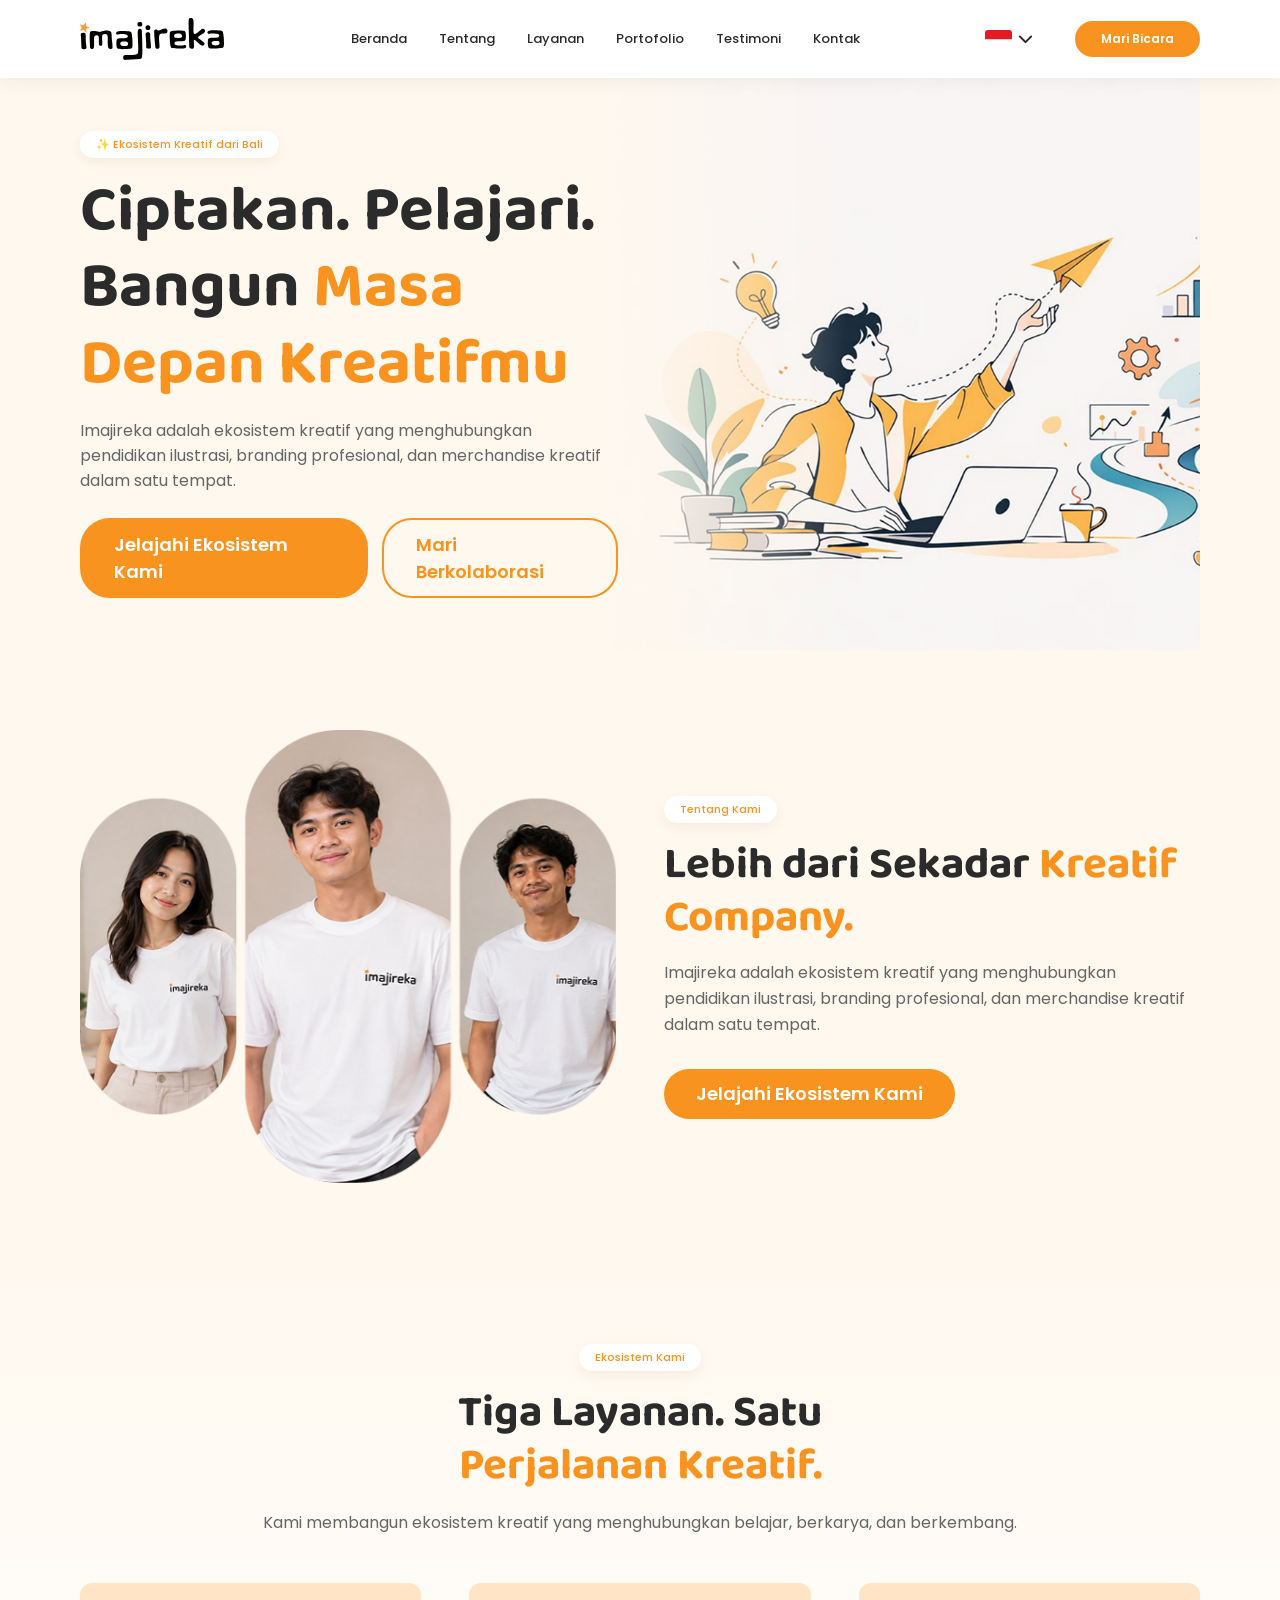
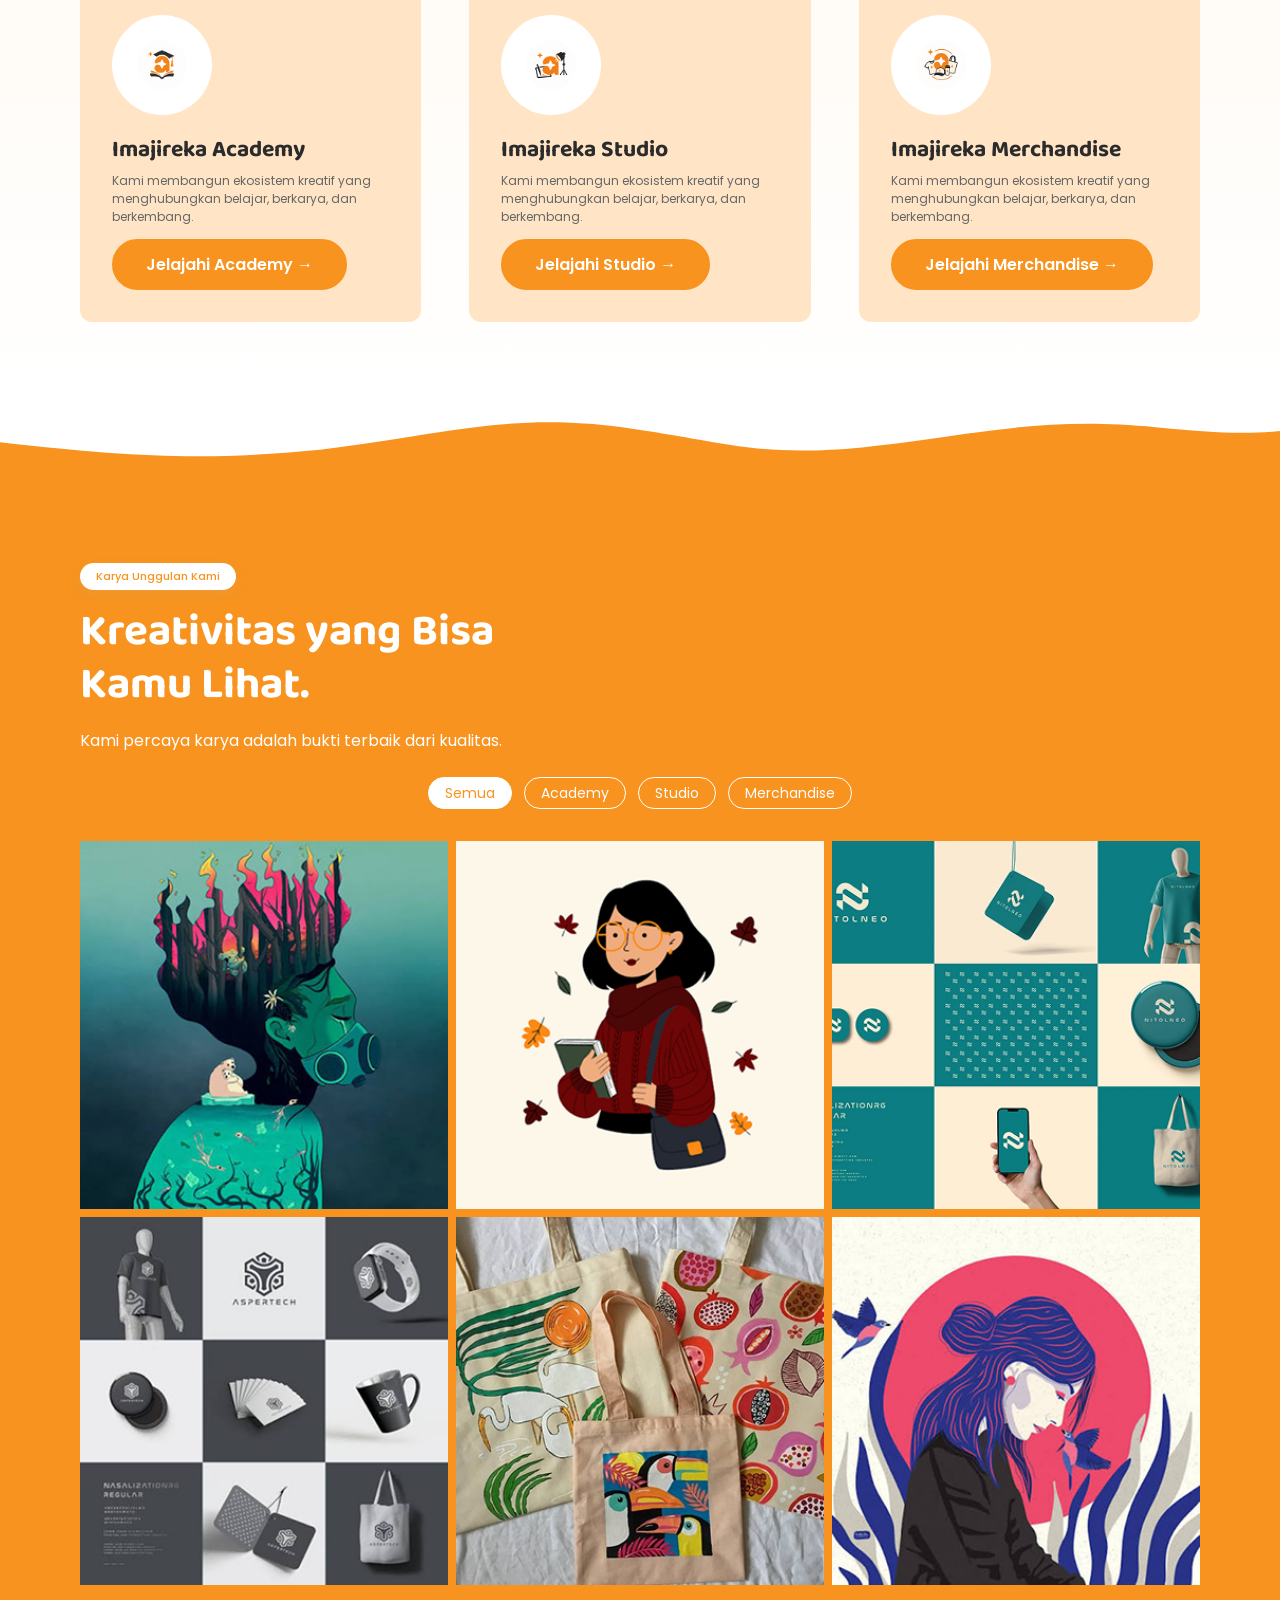
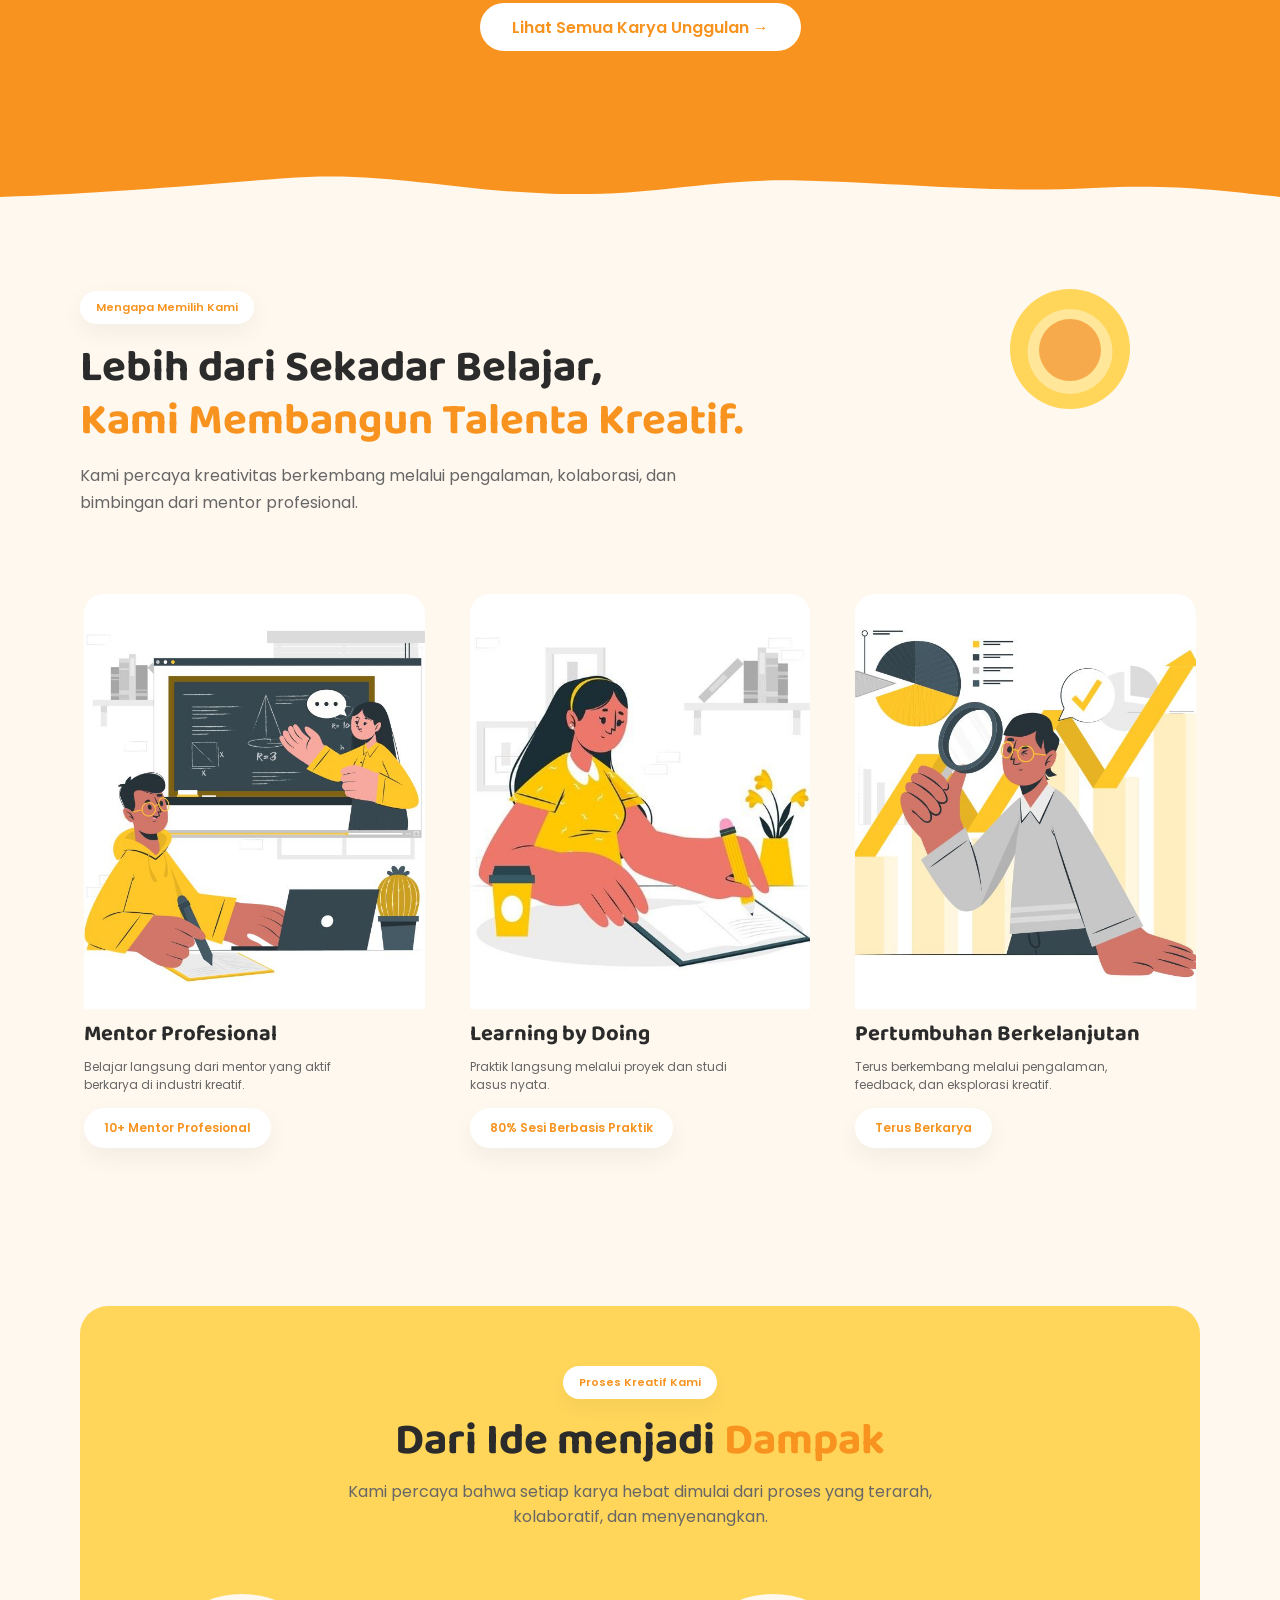
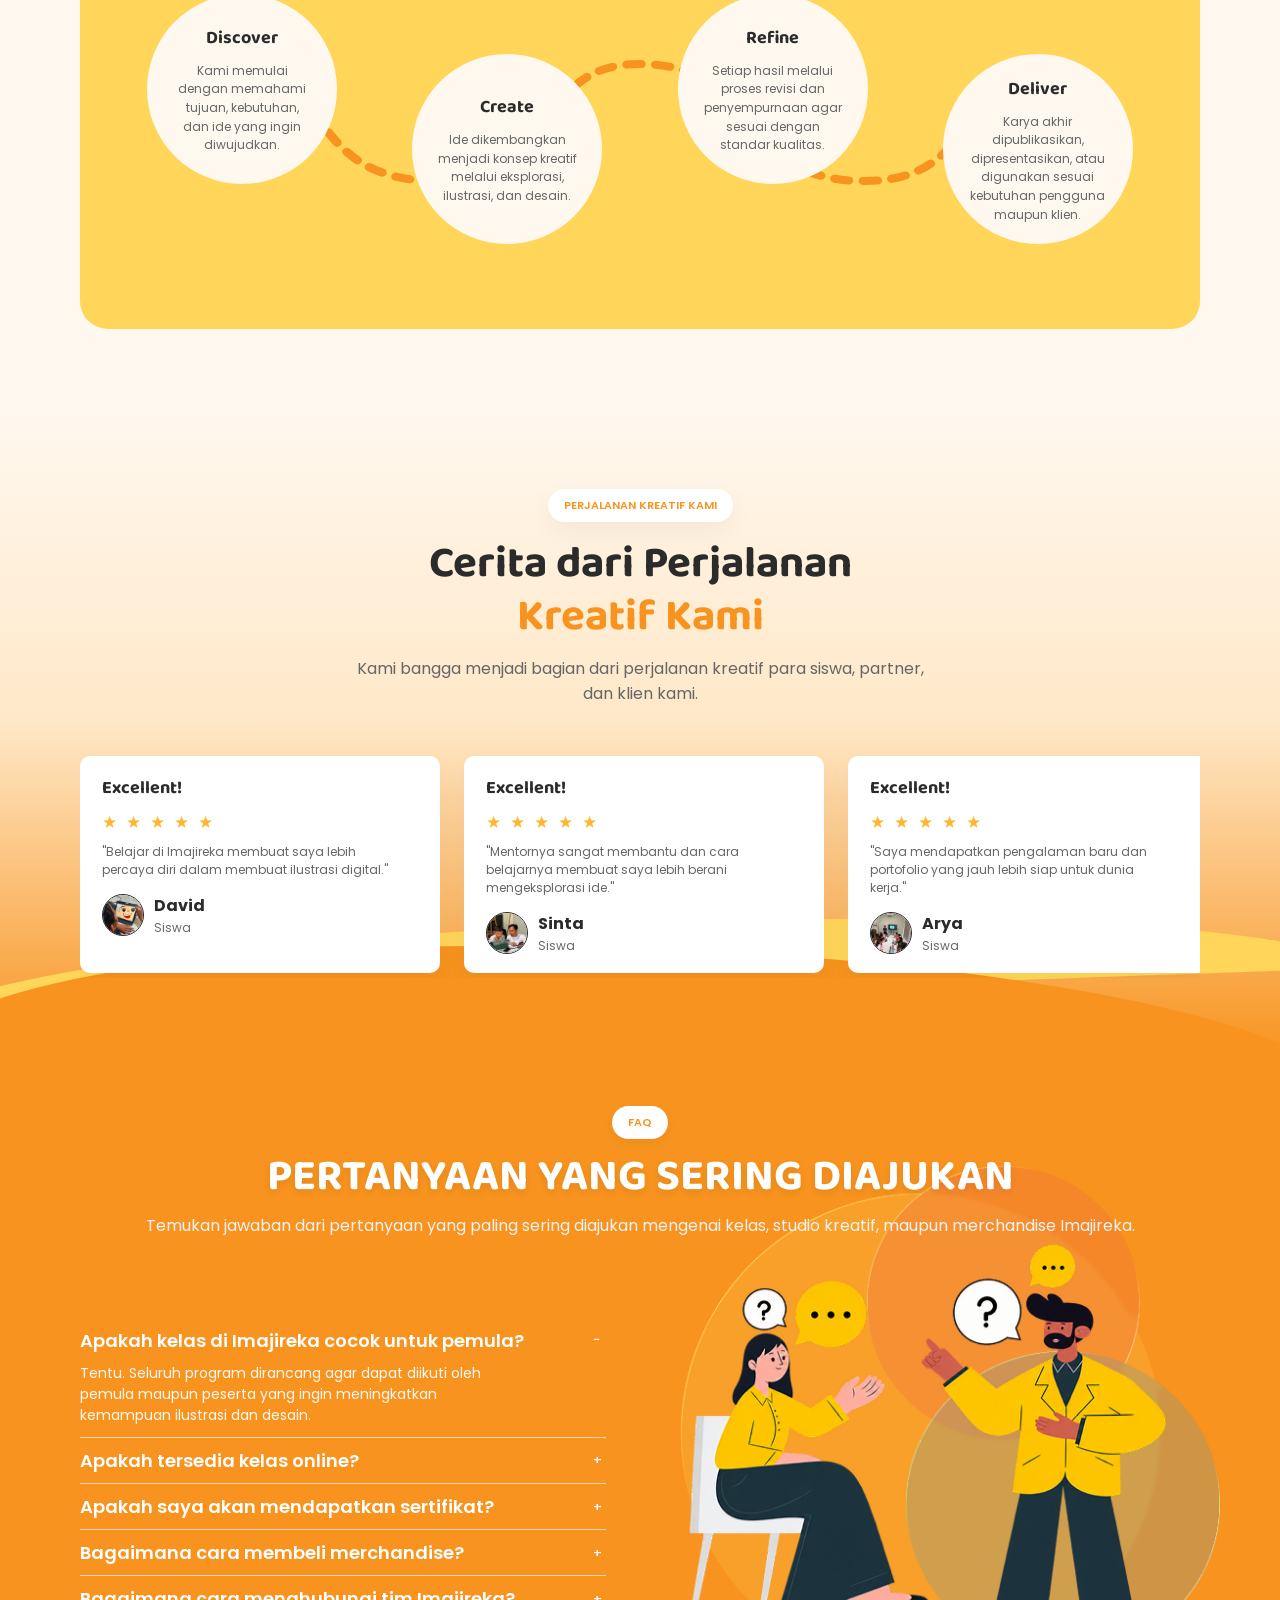
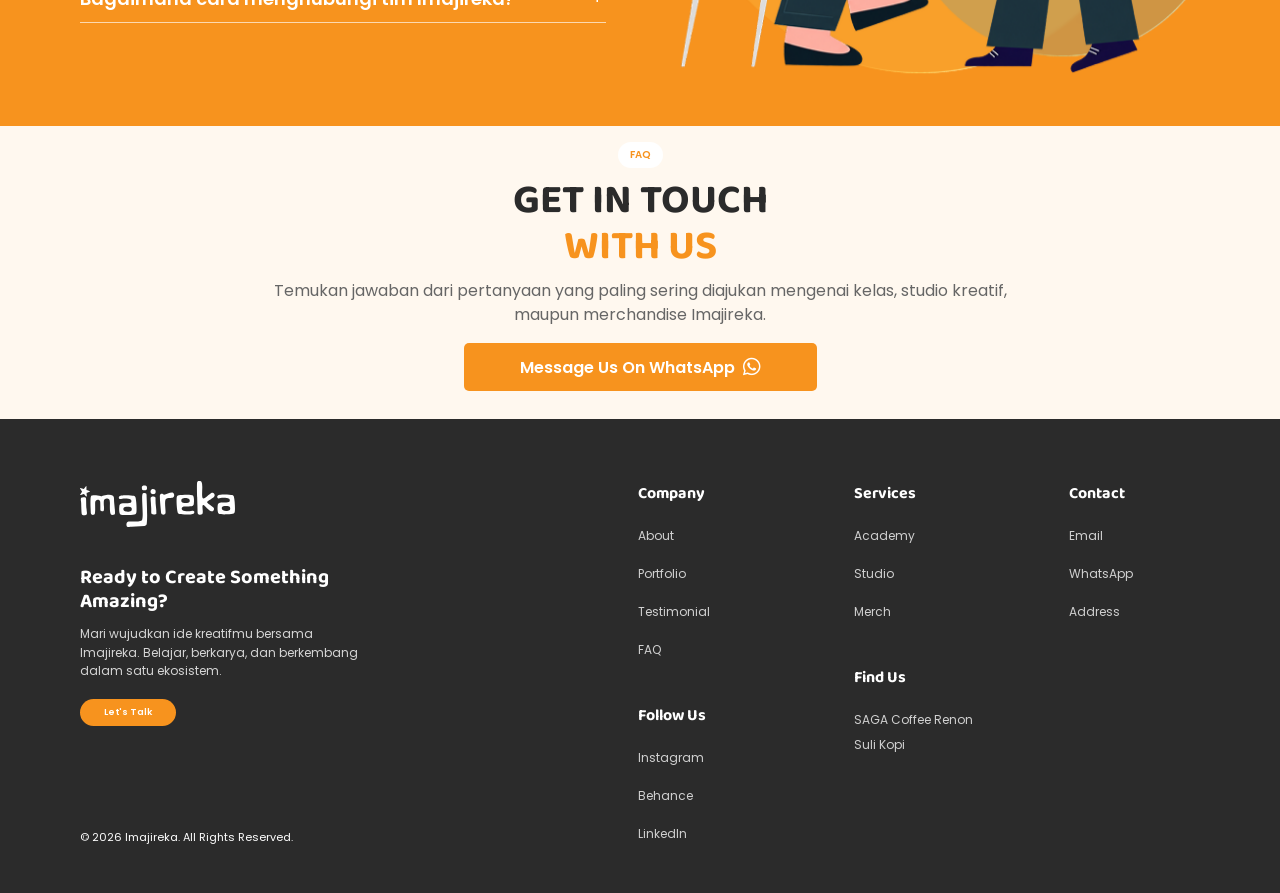
==== index.html @ 9a878afe "first commit" ====
<!doctype html>
<html lang="id">
  <head>
    <meta charset="UTF-8" />
    <meta name="viewport" content="width=device-width, initial-scale=1.0" />

    <title>Imajireka - Ekosistem Kreatif dari Bali</title>

    <link rel="icon" type="image/png" href="assets/Imajireka Logo Bulat.png">
    <link rel="stylesheet" href="css/global.css" />
    <link rel="stylesheet" href="css/style.css" />
    <link rel="stylesheet" href="css/animation.css" />
    <link rel="stylesheet" href="css/responsive.css" />
    <link rel="stylesheet" href="css/alignment.css" />
    <link
    rel="stylesheet"
    href="https://cdnjs.cloudflare.com/ajax/libs/font-awesome/6.5.2/css/all.min.css"
>
  </head>

  <body>
    <header>
      <div class="navbar container">
        <div class="logo">
          <a href="#hero" aria-label="Imajireka Home">
            <img src="assets/IMAJIREKA LOGO PANJANG.svg" alt="Imajireka">
          </a>
        </div>

        <nav class="navbar-link" aria-label="Main navigation">
          <ul>
            <li><a href="#hero">Home</a></li>
            <li><a href="#about">About</a></li>
            <li><a href="#services">Service</a></li>
            <li><a href="#portfolio">Portofolio</a></li>
            <li><a href="#testimonial">Testimonial</a></li>
            <li><a href="#contact">Contact</a></li>
          </ul>
        </nav>

        <div class="language-switcher language-dropdown" aria-label="Language selector">
          <button class="language-current" type="button" aria-haspopup="listbox" aria-expanded="false" aria-label="Pilih bahasa" title="Pilih bahasa">
            <img src="assets/flags/indonesia.svg" alt="Bahasa Indonesia">
            <span class="language-chevron" aria-hidden="true"><i class="fa-solid fa-chevron-down"></i></span>
          </button>

          <div class="language-options" role="listbox" aria-label="Pilihan bahasa">
            <button class="language-option" type="button" data-lang="id" role="option" aria-label="Bahasa Indonesia">
              <img src="assets/flags/indonesia.svg" alt="">
              <span>Indonesia</span>
            </button>
            <button class="language-option" type="button" data-lang="en" role="option" aria-label="English">
              <img src="assets/flags/england.svg" alt="">
              <span>English</span>
            </button>
          </div>
        </div>

        <div class="button-nav desktop-nav-button">
          <a href="#contact">Let's Talk</a>
        </div>

        <button class="nav-toggle" type="button"
                aria-label="Open navigation menu"
                aria-expanded="false"
                aria-controls="mobile-menu">
          <span></span>
          <span></span>
          <span></span>
        </button>
      </div>

      <div class="mobile-menu" id="mobile-menu">
        <nav aria-label="Mobile navigation">
          <ul>
            <li><a href="#hero">Home</a></li>
            <li><a href="#about">About</a></li>
            <li><a href="#services">Service</a></li>
            <li><a href="#portfolio">Portofolio</a></li>
            <li><a href="#testimonial">Testimonial</a></li>
            <li><a href="#contact">Contact</a></li>
          </ul>
        </nav>

        <div class="language-switcher language-dropdown mobile-language-switcher" aria-label="Language selector">
          <button class="language-current" type="button" aria-haspopup="listbox" aria-expanded="false" aria-label="Pilih bahasa" title="Pilih bahasa">
            <img src="assets/flags/indonesia.svg" alt="Bahasa Indonesia">
            <span class="language-chevron" aria-hidden="true"><i class="fa-solid fa-chevron-down"></i></span>
          </button>

          <div class="language-options" role="listbox" aria-label="Pilihan bahasa">
            <button class="language-option" type="button" data-lang="id" role="option" aria-label="Bahasa Indonesia">
              <img src="assets/flags/indonesia.svg" alt="">
              <span>Indonesia</span>
            </button>
            <button class="language-option" type="button" data-lang="en" role="option" aria-label="English">
              <img src="assets/flags/england.svg" alt="">
              <span>English</span>
            </button>
          </div>
        </div>

        <div class="button-nav mobile-nav-button">
          <a href="#contact">Let's Talk</a>
        </div>
      </div>
    </header>

    <section id="hero">
    <div class="hero container">
        <!-- LEFT CONTENT -->
        <div class="left-bar">

            <div class="btnTitle">
                <h3>✨ Creative Ecosystem from Bali</h3>
            </div>

            <div class="title">
                <h1>
                    Create. Learn.<br>
                    Build Your<br>
                    <span>Creative Future</span>
                </h1>
            </div>

            <div class="paragraf">
                <p>
                    Imajireka adalah creative ecosystem yang menghubungkan
                    pendidikan ilustrasi, branding profesional, dan merchandise
                    kreatif dalam satu tempat
                </p>
            </div>

            <div class="btnHero">
                <div class="btnOrange">
                    <a href="#">Explore our ecosystem</a>
                </div>

                <div class="btnBorder">
                    <a href="#">Let's Collaborate</a>
                </div>
            </div>

        </div>


        <!-- RIGHT IMAGE -->
        <div class="right-bar">
            <img src="assets/heroImage.png" alt="Imajireka Creative Illustration">
        </div>

    </div>
    </section>
    
    <section id="about">
        <div class="about-container container">
            <div class="about-images">
                <img src="assets/Right.png" alt="">
            </div>
            <div class="about-content">
                <div class="btnTitle">
                    <h3>About Us</h3>
                </div>
                <div class="title">
                  <h2>
                    More Than a <span>Creative</span><br>
                    <span>Company.</span>
                  </h2>
                </div>
                <div class="paragraf">
                  <p>
                    Imajireka adalah creative ecosystem yang
                    menghubungkan pendidikan ilustrasi, branding
                    profesional, dan merchandise kreatif dalam satu tempat
                  </p>
                </div>
                <div class="btnAbout">
                  <a href="#">Explore Aour Ecosystem</a>
                </div>
            </div>
        </div>
    </section>
    
    <section id="services">
    <div class="services-container container">

        <!-- HEADER -->
        <div class="services-header">
            <div class="btnTitle">
                <h3>Our Ecosystem</h3>
            </div>
            <div class="title">
              <h2>
                Three Services. One<br>
                <span>Creative Journey.</span>
              </h2>
            </div>
            <div class="paragraf">
              <p>
                Kami membangun ekosistem kreatif yang menghubungkan belajar,<br>
                berkarya, dan berkembang.
              </p>
            </div>
        </div>

        <!-- SERVICES CARDS -->
        <div class="services-cards">

            <!-- CARD 1 -->
            <div class="service-card service-featured">
                <div class="service-icon">
                    <img src="assets/academy.png" alt="Imajireka Studio">
                </div>
                <h3>Imajireka Academy</h3>
                <p>
                    Kami membangun ekosistem kreatif yang menghubungkan
                    belajar, berkarya, dan berkembang.
                </p>
                <a href="#" class="service-button">
                    Explore Studio →
                </a>
            </div>

            <!-- CARD 2 -->
            <div class="service-card service-featured">
                <div class="service-icon">
                    <img src="assets/studio.png" alt="Imajireka Studio">
                </div>
                <h3>Imajireka Studio</h3>
                <p>
                    Kami membangun ekosistem kreatif yang menghubungkan
                    belajar, berkarya, dan berkembang.
                </p>
                <a href="#" class="service-button">
                    Explore Studio →
                </a>
            </div>

            <!-- CARD 3 -->
            <div class="service-card">
                <div class="service-icon">
                    <img src="assets/merchandise.png" alt="Imajireka Merchandise">
                </div>
                <h3>Imajireka Merchandise</h3>
                <p>
                    Kami membangun ekosistem kreatif yang menghubungkan
                    belajar, berkarya, dan berkembang.
                </p>
                <a href="merchandise/index.html" class="service-button">
                    Explore Merch →
                </a>
            </div>
        </div>
    </div>
    </section>

    <section id="portfolio">

    <!-- TOP WAVE -->
    <div class="portfolio-wave portfolio-wave-top">
        <svg viewBox="0 0 1440 120" preserveAspectRatio="none">
            <path d="M0,55
                     C150,75 230,80 360,65
                     C500,45 570,15 700,35
                     C820,55 850,75 970,62
                     C1100,45 1170,20 1300,35
                     C1360,42 1400,45 1440,40
                     L1440,0
                     L0,0 Z"
                  fill="#FFFFFF"/>
        </svg>
    </div>


    <div class="portfolio-container container">

        <!-- HEADER -->
        <div class="portfolio-header">

            <div class="btnTitle">
                <h3>Our Featured Work</h3>
            </div>

            <h2>
                Creativity You Can<br>
                <span>See.</span>
            </h2>

            <p>
                Kami percaya karya adalah bukti terbaik dari kualitas.
            </p>
        </div>

        <!-- FILTER -->
        <div class="portfolio-filter">

            <button class="active">All</button>
            <button>Academy</button>
            <button>Studio</button>
            <button>Merchandise</button>

        </div>


        <!-- PORTFOLIO GRID -->
        <div class="portfolio-grid">

            <!-- 1 -->
            <div class="portfolio-item">
                <img src="assets/portofolio.png" alt="Academy Project">

                <div class="portfolio-overlay">
                    <h3>Academy</h3>
                    <p>Illustration<br>Created by Mentor</p>
                </div>
            </div>


            <!-- 2 -->
            <div class="portfolio-item">
                <img src="assets/portofolio1.png" alt="Studio Project">

                <div class="portfolio-overlay">
                    <h3>Studio</h3>
                    <p>Illustration<br>Creative Project</p>
                </div>
            </div>


            <!-- 3 -->
            <div class="portfolio-item">
                <img src="assets/portofolio2.png" alt="Merchandise Project">

                <div class="portfolio-overlay">
                    <h3>Merchandise</h3>
                    <p>Branding<br>Creative Product</p>
                </div>
            </div>


            <!-- 4 -->
            <div class="portfolio-item">
                <img src="assets/portofolio3.png" alt="Merchandise Collection">

                <div class="portfolio-overlay">
                    <h3>Merchandise</h3>
                    <p>Product Design<br>Creative Project</p>
                </div>
            </div>


            <!-- 5 -->
            <div class="portfolio-item">
                <img src="assets/portofolio4.png" alt="Creative Illustration">

                <div class="portfolio-overlay">
                    <h3>Studio</h3>
                    <p>Illustration<br>Creative Project</p>
                </div>
            </div>


            <!-- 6 -->
            <div class="portfolio-item">
                <img src="assets/portofolio6.png" alt="Creative Product">

                <div class="portfolio-overlay">
                    <h3>Merchandise</h3>
                    <p>Product Design<br>Creative Project</p>
                </div>
            </div>

        </div>


        <!-- VIEW ALL BUTTON -->
        <div class="portfolio-button-wrapper">

            <a href="#" class="portfolio-button">
                View All Featured Work →
            </a>

        </div>

    </div>


    <!-- BOTTOM WAVE -->
    <div class="portfolio-wave portfolio-wave-bottom">
        <svg viewBox="0 0 1440 120" preserveAspectRatio="none">
            <path d="M0,80
                     C120,75 210,65 320,55
                     C430,45 500,70 610,75
                     C730,82 790,55 900,58
                     C1030,62 1110,75 1230,68
                     C1320,62 1380,72 1440,80
                     L1440,120
                     L0,120 Z"
                  fill="#FFF8EF"/>
        </svg>
    </div>

    </section>

    <section id="why" class="why-section">

    <!-- Decorative Wave -->

    <div class="why-container container">

        <!-- HEADER -->
        <div class="why-header">

            <div class="why-heading">

                <span class="section-tag">
                    Why Choose Us
                </span>

                <h2>
                    More Than Learning,<br>
                    <span>We Build Creative People.</span>
                </h2>

                <p>
                    Kami percaya kreativitas berkembang melalui pengalaman,
                    kolaborasi, dan bimbingan dari mentor profesional.
                </p>

            </div>


            <!-- Decorative Circles
            <div class="why-decoration">

                <span class="circle circle-yellow"></span>
                <span class="circle circle-blue"></span>
                <span class="circle circle-orange"></span>

            </div> -->
            <div class="solar-system">

    <div class="orbit orbit-main">
        <div class="planet planet-yellow"></div>
    </div>

    <div class="orbit orbit-blue">
        <div class="planet planet-blue"></div>
    </div>

    <div class="orbit orbit-orange">
        <div class="planet planet-orange"></div>
    </div>

</div>


        </div>


        <!-- WHY CARDS -->
        <div class="why-slider-wrapper">
            <div class="why-slider" id="whySlider">

                <!-- CARD 1 -->
                <article class="why-card">
                    <div class="why-image">
                        <img
                            src="assets/mentor.jpg"
                            alt="Professional Mentor"
                        >
                    </div>

                    <div class="why-content">
                        <h3>
                            Professional Mentor
                        </h3>
                        <p>
                            Belajar langsung dari mentor yang aktif
                            berkarya di industri kreatif.
                        </p>
                        <span class="why-stat">
                            10+ Mentor Profesional
                        </span>
                    </div>
                </article>


                <!-- CARD 2 -->
                <article class="why-card">
                    <div class="why-image">
                        <img
                            src="assets/learningbydoing.jpg"
                            alt="Learning by Doing"
                        >
                    </div>

                    <div class="why-content">
                        <h3>
                            Learning by Doing
                        </h3>
                        <p>
                            Praktik langsung melalui proyek dan
                            studi kasus nyata.
                        </p>
                        <span class="why-stat">
                            80% Sesi Berbasis Praktik
                        </span>
                    </div>
                </article>

                <!-- CARD 3 -->
                <!-- <article class="why-card">
                    <div class="why-image">
                        <img
                            src="assets/industryProject.jpg"
                            alt="Industry Project"
                        >
                    </div>

                    <div class="why-content">
                        <h3>
                            Industry Project
                        </h3>
                        <p>
                            Pengalaman mengerjakan proyek dengan
                            standar industri.
                        </p>
                        <span class="why-stat">
                            30+ Project Completed
                        </span>
                    </div>
                </article> -->

                <!-- CARD 4 -->
                <!-- <article class="why-card">
                    <div class="why-image">
                        <img
                            src="assets/karier.jpg"
                            alt="Career Ready"
                        >
                    </div>

                    <div class="why-content">
                        <h3>
                            Career Ready
                        </h3>
                        <p>
                            Bangun portfolio profesional dan
                            kepercayaan diri.
                        </p>
                        <span class="why-stat">
                            100+ Alumni
                        </span>
                    </div>
                </article> -->


                <!-- CARD 5 -->
                <!-- <article class="why-card">
                    <div class="why-image">
                        <img
                            src="assets/community.jpg"
                            alt="Creative Community"
                        >
                    </div>

                    <div class="why-content">
                        <h3>
                            Creative Community
                        </h3>
                        <p>
                            Tumbuh bersama komunitas kreatif yang
                            suportif dan kolaboratif.
                        </p>
                        <span class="why-stat">
                            Creative Community
                        </span>
                    </div>
                </article> -->

                <!-- CARD 6 -->
                <article class="why-card">
                    <div class="why-image">
                        <img
                            src="assets/growth.jpg"
                            alt="Continuous Growth"
                        >
                    </div>

                    <div class="why-content">
                        <h3>
                            Continuous Growth
                        </h3>
                        <p>
                            Terus berkembang melalui pengalaman,
                            feedback, dan eksplorasi kreatif.
                        </p>
                        <span class="why-stat">
                            Keep Creating
                        </span>
                    </div>
                </article>
            </div>

            <button type="button" class="why-slider-btn why-slider-prev" id="whySliderPrev" aria-label="Kartu sebelumnya">&#8592;</button>
            <button type="button" class="why-slider-btn why-slider-next" id="whySliderNext" aria-label="Kartu selanjutnya">&#8594;</button>
        </div>

        <div class="why-slider-dots" id="whySliderDots"></div>

    </section>

    <section id="process" class="creative-process">

    <div class="process-container container">

        <!-- HEADER -->
        <div class="process-header">

            <span class="process-tag">
                Our Creative Process
            </span>

            <h2>
                From Idea to <span>Impact</span> 
            </h2>

            <p>
                Kami percaya bahwa setiap karya hebat dimulai dari proses yang
                terarah, kolaboratif, dan menyenangkan.
            </p>

        </div>


        <!-- PROCESS -->
        <div class="process-track">


            <!-- DOTTED PATH -->
            <svg
                class="process-line"
                viewBox="0 0 1000 300"
                preserveAspectRatio="none"
            >

                <path
                    d="
                    M 120 100
                    C 190 100,
                      170 230,
                      300 230

                    C 430 230,
                      390 100,
                      500 100

                    C 620 100,
                      590 230,
                      720 230

                    C 840 230,
                      810 100,
                      920 100
                    "
                />
            </svg>


            <!-- STEP 1 -->
            <article class="process-step step-1">
                <div class="process-circle">
                    <div class="process-icon">
                        ✦
                    </div>
                    <h3>
                        Discover
                    </h3>
                    <p>
                        Kami memulai dengan memahami tujuan,
                        kebutuhan, dan ide yang ingin diwujudkan.
                    </p>
                </div>
            </article>


            <!-- STEP 2 -->
            <article class="process-step step-2">
                <div class="process-circle">
                    <div class="process-icon">
                        ✏
                    </div>
                    <h3>
                        Create
                    </h3>
                    <p>
                        Ide dikembangkan menjadi konsep kreatif
                        melalui eksplorasi, ilustrasi, dan desain.
                    </p>
                </div>
            </article>


            <!-- STEP 3 -->
            <article class="process-step step-3">
                <div class="process-circle">
                    <div class="process-icon">
                        ✦
                    </div>
                    <h3>
                        Refine
                    </h3>
                    <p>
                        Setiap hasil melalui proses revisi dan
                        penyempurnaan agar sesuai dengan standar kualitas.
                    </p>
                </div>
            </article>

            <!-- STEP 4 -->
            <article class="process-step step-4">
                <div class="process-circle">
                    <div class="process-icon">
                        ↗
                    </div>

                    <h3>
                        Deliver
                    </h3>

                    <p>
                        Karya akhir dipublikasikan, dipresentasikan,
                        atau digunakan sesuai kebutuhan pengguna maupun klien.
                    </p>
                    </div>
                </article>
            </div>
        </div>
    </section>

    <section id="testimonial" class="testimonial-section">

    <!-- BACKGROUND WAVES -->
    <div class="testimonial-waves">

        <!-- Yellow Wave -->
        <div class="testimonial-wave testimonial-wave-yellow"></div>

        <!-- Orange Wave -->
        <div class="testimonial-wave testimonial-wave-orange"></div>

    </div>


    <div class="testimonial-container container">

        <!-- =========================
             HEADER
        ========================== -->

        <div class="testimonial-header">

            <span class="testimonial-tag">
                OUR CREATIVE PROCESS
            </span>

            <h2>
                Stories from Our
                <span>Creative Journey</span>
            </h2>

            <p>
                Kami bangga menjadi bagian dari perjalanan kreatif
                para siswa, partner, dan klien kami.
            </p>

        </div>


        <!-- =========================
             TESTIMONIAL SLIDER
        ========================== -->

        <div class="testimonial-slider">

            <div class="testimonial-track">


                <!-- =====================
                     CARD 1
                ====================== -->

                <article class="testimonial-card">

                    <h3>
                        Excellent!
                    </h3>

                    <div class="testimonial-stars">
                        ★ ★ ★ ★ ★
                    </div>

                    <p>
                        "Belajar di Imajireka membuat saya lebih
                        percaya diri dalam membuat ilustrasi digital."
                    </p>

                    <div class="testimonial-user">

                        <div class="testimonial-avatar">

                            <img
                                src="assets/imajireka 1.jpeg"
                                alt="David"
                            >

                        </div>

                        <div>
                            <h4>David</h4>
                            <span>Student</span>
                        </div>

                    </div>

                </article>


                <!-- =====================
                     CARD 2
                ====================== -->

                <article class="testimonial-card">

                    <h3>
                        Excellent!
                    </h3>

                    <div class="testimonial-stars">
                        ★ ★ ★ ★ ★
                    </div>

                    <p>
                        "Mentornya sangat membantu dan cara belajarnya
                        membuat saya lebih berani mengeksplorasi ide."
                    </p>

                    <div class="testimonial-user">

                        <div class="testimonial-avatar">

                            <img
                                src="assets/imajireka 2.jpeg"
                                alt="Sinta"
                            >

                        </div>

                        <div>
                            <h4>Sinta</h4>
                            <span>Student</span>
                        </div>

                    </div>

                </article>


                <!-- =====================
                     CARD 3
                ====================== -->

                <article class="testimonial-card">

                    <h3>
                        Excellent!
                    </h3>

                    <div class="testimonial-stars">
                        ★ ★ ★ ★ ★
                    </div>

                    <p>
                        "Saya mendapatkan pengalaman baru dan portfolio
                        yang jauh lebih siap untuk dunia kerja."
                    </p>

                    <div class="testimonial-user">

                        <div class="testimonial-avatar">

                            <img
                                src="assets/imajireka 3.jpeg"
                                alt="Arya"
                            >

                        </div>

                        <div>
                            <h4>Arya</h4>
                            <span>Student</span>
                        </div>

                    </div>

                </article>


                <!-- =====================
                     CARD 4
                ====================== -->

                <article class="testimonial-card">

                    <h3>
                        Amazing!
                    </h3>

                    <div class="testimonial-stars">
                        ★ ★ ★ ★ ★
                    </div>

                    <p>
                        "Proses pembelajarannya menyenangkan dan
                        sangat membantu saya mengembangkan skill."
                    </p>

                    <div class="testimonial-user">

                        <div class="testimonial-avatar">

                            <img
                                src="assets/imajireka 4.jpeg"
                                alt="Maya"
                            >

                        </div>

                        <div>
                            <h4>Maya</h4>
                            <span>Student</span>
                        </div>

                    </div>

                </article>

                <article class="testimonial-card">

                    <h3>
                        Love It!
                    </h3>

                    <div class="testimonial-stars">
                        ★ ★ ★ ★ ★
                    </div>

                    <p>
                        "Bukan hanya belajar teknik, tetapi juga belajar
                        bagaimana mengembangkan ide menjadi karya."
                    </p>

                    <div class="testimonial-user">

                        <div class="testimonial-avatar">

                            <img
                                src="assets/imajireka 5.jpeg"
                                alt="Raka"
                            >

                        </div>

                        <div>
                            <h4>Raka</h4>
                            <span>Student</span>
                        </div>

                    </div>

                </article>

                <article class="testimonial-card">

                    <h3>Excellent!</h3>

                    <div class="testimonial-stars">
                        ★ ★ ★ ★ ★
                    </div>

                    <p>
                        "Belajar di Imajireka membuat saya lebih
                        percaya diri dalam membuat ilustrasi digital."
                    </p>

                    <div class="testimonial-user">

                        <div class="testimonial-avatar">

                            <img
                                src="assets/imajireka 1.jpeg"
                                alt="David"
                            >

                        </div>

                        <div>
                            <h4>David</h4>
                            <span>Student</span>
                        </div>

                    </div>

                </article>


                <article class="testimonial-card">

                    <h3>Excellent!</h3>

                    <div class="testimonial-stars">
                        ★ ★ ★ ★ ★
                    </div>

                    <p>
                        "Mentornya sangat membantu dan cara belajarnya
                        membuat saya lebih berani mengeksplorasi ide."
                    </p>

                    <div class="testimonial-user">

                        <div class="testimonial-avatar">

                            <img
                                src="assets/imajireka 2.jpeg"
                                alt="Sinta"
                            >

                        </div>

                        <div>
                            <h4>Sinta</h4>
                            <span>Student</span>
                        </div>

                    </div>

                </article>


                <article class="testimonial-card">

                    <h3>Excellent!</h3>

                    <div class="testimonial-stars">
                        ★ ★ ★ ★ ★
                    </div>

                    <p>
                        "Saya mendapatkan pengalaman baru dan portfolio
                        yang jauh lebih siap untuk dunia kerja."
                    </p>

                    <div class="testimonial-user">

                        <div class="testimonial-avatar">

                            <img
                                src="assets/imajireka 3.jpeg"
                                alt="Arya"
                            >

                        </div>

                        <div>
                            <h4>Arya</h4>
                            <span>Student</span>
                        </div>

                    </div>

                </article>


                <article class="testimonial-card">

                    <h3>Amazing!</h3>

                    <div class="testimonial-stars">
                        ★ ★ ★ ★ ★
                    </div>

                    <p>
                        "Proses pembelajarannya menyenangkan dan
                        sangat membantu saya mengembangkan skill."
                    </p>

                    <div class="testimonial-user">

                        <div class="testimonial-avatar">

                            <img
                                src="assets/imajireka 4.jpeg"
                                alt="Maya"
                            >

                        </div>

                        <div>
                            <h4>Maya</h4>
                            <span>Student</span>
                        </div>

                    </div>

                </article>


                <article class="testimonial-card">

                    <h3>Love It!</h3>

                    <div class="testimonial-stars">
                        ★ ★ ★ ★ ★
                    </div>

                    <p>
                        "Bukan hanya belajar teknik, tetapi juga belajar
                        bagaimana mengembangkan ide menjadi karya."
                    </p>

                    <div class="testimonial-user">

                        <div class="testimonial-avatar">

                            <img
                                src="assets/imajireka 5.jpeg"
                                alt="Raka"
                            >

                        </div>

                        <div>
                            <h4>Raka</h4>
                            <span>Student</span>
                        </div>

                    </div>

                </article>


            </div>

        </div>

    </div>

    </section>

    <section id="faq" class="faq-section">

    <div class="faq-container container">

        <!-- =========================
             HEADER
        ========================== -->

        <div class="faq-header">

            <span class="faq-tag">
                FAQ
            </span>

            <h2>
                FREQUENTLY ASKED QUESTIONS
            </h2>

            <p>
                Temukan jawaban dari pertanyaan yang paling sering diajukan mengenai
                <br>
                kelas, studio kreatif, maupun merchandise Imajireka.
            </p>

        </div>


        <!-- =========================
             FAQ CONTENT
        ========================== -->

        <div class="faq-content">

            <!-- LEFT : QUESTIONS -->

            <div class="faq-list">

                <!-- FAQ 1 -->

                <div class="faq-item active">

                    <button class="faq-question">

                        <span>
                            Apakah kelas di Imajireka cocok untuk pemula?
                        </span>

                        <span class="faq-icon">
                            −
                        </span>

                    </button>

                    <div class="faq-answer">

                        <p>
                            Tentu. Seluruh program dirancang agar dapat diikuti oleh
                            pemula maupun peserta yang ingin meningkatkan kemampuan
                            ilustrasi dan desain.
                        </p>

                    </div>

                </div>


                <!-- FAQ 2 -->

                <div class="faq-item">

                    <button class="faq-question">

                        <span>
                            Apakah tersedia kelas online?
                        </span>

                        <span class="faq-icon">
                            +
                        </span>

                    </button>

                    <div class="faq-answer">

                        <p>
                            Untuk informasi mengenai kelas online yang sedang tersedia,
                            silakan hubungi tim Imajireka melalui kontak yang tersedia.
                        </p>

                    </div>

                </div>


                <!-- FAQ 3 -->

                <div class="faq-item">

                    <button class="faq-question">

                        <span>
                            Apakah saya akan mendapatkan sertifikat?
                        </span>

                        <span class="faq-icon">
                            +
                        </span>

                    </button>

                    <div class="faq-answer">

                        <p>
                            Peserta dapat memperoleh sertifikat sesuai dengan program
                            kelas yang diikuti.
                        </p>

                    </div>

                </div>


                <!-- FAQ 4 -->

                <div class="faq-item">

                    <button class="faq-question">

                        <span>
                            Bagaimana cara membeli merchandise?
                        </span>

                        <span class="faq-icon">
                            +
                        </span>

                    </button>

                    <div class="faq-answer">

                        <p>
                            Merchandise Imajireka dapat dibeli melalui kanal resmi
                            Imajireka.
                        </p>

                    </div>

                </div>


                <!-- FAQ 5 -->

                <div class="faq-item">

                    <button class="faq-question">

                        <span>
                            Bagaimana cara menghubungi tim Imajireka?
                        </span>

                        <span class="faq-icon">
                            +
                        </span>

                    </button>

                    <div class="faq-answer">

                        <p>
                            Kamu dapat menghubungi tim Imajireka melalui WhatsApp,
                            Instagram, atau kontak yang tersedia.
                        </p>

                    </div>

                </div>

            </div>


            <!-- RIGHT : ILLUSTRATION -->

            <div class="faq-visual">

                <img
                    src="assets/FAQ.png"
                    alt="Frequently Asked Questions"
                >

            </div>

        </div>

    </div>

    </section>

    <!-- =========================================================
     CONTACT SECTION
========================================================= -->

<section id="contact" class="contact-section">

    <div class="contact-card container">

        <span class="contact-tag">FAQ</span>

        <h2 class="contact-title">
            GET IN TOUCH<br>
            <span>WITH US</span>
        </h2>

        <p class="contact-description">
            Temukan jawaban dari pertanyaan yang paling sering diajukan mengenai<br class="contact-description-break">
            kelas, studio kreatif, maupun merchandise Imajireka.
        </p>

        <a href="#" class="contact-whatsapp">
            <span>Message Us On WhatsApp</span>
            <i class="fa-brands fa-whatsapp" aria-hidden="true"></i>
        </a>

    </div>

</section>

<!-- =========================================================
     FOOTER
========================================================= -->

<footer class="site-footer">

    <div class="footer-container container">

        <div class="footer-brand">
            <a href="#" class="footer-logo" aria-label="Imajireka Home">
                <img src="assets/IMAJIREKA LOGO PANJANG_PUTIH.svg" alt="Imajireka">
            </a>

            <div class="footer-cta">
                <h3>
                    Ready to Create Something<br>
                    Amazing?
                </h3>

                <p>
                    Mari wujudkan ide kreatifmu bersama Imajireka. Belajar,
                    berkarya, dan berkembang dalam satu ekosistem.
                </p>

                <a href="#contact" class="footer-button">Let's Talk</a>
            </div>

            <p class="footer-copyright">© 2026 Imajireka. All Rights Reserved.</p>
        </div>

        <div class="footer-navigation">

            <div class="footer-column footer-company">
                <h4>Company</h4>
                <ul>
                    <li><a href="#about">About</a></li>
                    <li><a href="#portfolio">Portfolio</a></li>
                    <li><a href="#testimonial">Testimonial</a></li>
                    <li><a href="#faq">FAQ</a></li>
                </ul>

                <div class="footer-subcolumn">
                    <h4>Follow Us</h4>
                    <ul>
                        <li><a href="#" target="_blank">Instagram</a></li>
                        <li><a href="#" target="_blank">Behance</a></li>
                        <li><a href="#" target="_blank">LinkedIn</a></li>
                    </ul>
                </div>
            </div>

            <div class="footer-column footer-services">
                <h4>Services</h4>
                <ul>
                    <li><a href="#academy">Academy</a></li>
                    <li><a href="#studio">Studio</a></li>
                    <li><a href="#merch">Merch</a></li>
                </ul>

                <div class="footer-subcolumn footer-find-us">
                    <h4>Find Us</h4>
                    <a href="https://maps.app.goo.gl/dJapSHu9EAW3nH5s6">SAGA Coffee Renon</a> <br>
                    <a href="https://maps.app.goo.gl/fbt5bfwaxo3MNeei7">Suli Kopi</a>
                </div>
            </div>

            <div class="footer-column footer-contact">
                <h4>Contact</h4>
                <ul>
                    <li><a href="mailto:hello@imajireka.com">Email</a></li>
                    <li><a href="#">WhatsApp</a></li>
                    <li><a href="#">Address</a></li>
                </ul>
            </div>

        </div>

    </div>

</footer>
    <script src="js/script.js"></script>
  </body>
</html>
---- css/global.css ----
/* =========================================================
   IMAJIREKA - GLOBAL STYLES
   Shared tokens, reset, typography and reusable layout.
========================================================= */

@import url("https://fonts.googleapis.com/css2?family=Baloo+2:wght@400..800&family=Outfit:wght@400;500;600;700&family=Poppins:wght@300;400;500;600;700;800&display=swap");

:root {
    /* Colors */
    --color-orange: #F7931E;
    --color-orange-dark: #E88412;
    --color-orange-light: #F6AA4B;
    --color-yellow: #FFD65A;
    --color-yellow-orange: #FFB52E;
    --color-blue: #5EB0D5;
    --color-red: #F05A5D;

    --color-cream: #FFF8EF;
    --color-cream-section: #F8F3EB;
    --color-cream-mid: #FFE8C8;
    --color-cream-card: #FFE5C5;

    --color-dark: #2B2B2B;
    --color-dark-soft: #2D2D2D;
    --color-text: #666666;
    --color-muted: #8C8C8C;
    --color-border: #CFCFCF;
    --color-gray-light: #F3F3F3;
    --color-white: #FFFFFF;
    --color-footer-text: #D5D5D5;
    --color-footer-link: #D0D0D0;

    /* Typography */
    --font-body: 'Poppins', sans-serif;
    --font-heading: 'Baloo 2', sans-serif;
    --font-display: 'Outfit', sans-serif;

    /* Layout */
    --container-width: 1440px;
    --container-padding: 5rem;

    /* Shape */
    --radius-sm: 5px;
    --radius-md: 12px;
    --radius-lg: 24px;
    --radius-pill: 999px;

    /* Motion */
    --transition-fast: 0.2s ease;
    --transition: 0.3s ease;
}

/* Reset */
* {
    margin: 0;
    padding: 0;
    box-sizing: border-box;
}

html {
    scroll-behavior: smooth;
}

body {
    background: var(--color-cream);
    color: var(--color-dark);
    font-family: var(--font-body);
    overflow-x: hidden;

    /* Ruang untuk navbar fixed agar layout tidak tertutup navbar. */
    padding-top: 78px;
}

a {
    text-decoration: none;
}

ul {
    list-style: none;
}

button,
input,
textarea,
select {
    font: inherit;
}

img {
    max-width: 100%;
}

/* Shared desktop alignment. Section-specific wrappers keep their
   own vertical/padding rules, while this class owns the max width. */
.container {
    width: 100%;
    max-width: var(--container-width);
    margin-inline: auto;
}

/* Shared small pill label used throughout the design. */
.btnTitle {
    margin-bottom: 1rem;
}

.btnTitle h3 {
    display: inline-block;
    margin: 0;
    padding: 8px 16px;
    background: var(--color-white);
    border-radius: var(--radius-pill);
    color: var(--color-orange);
    font-family: var(--font-body);
    font-size: 11px;
    font-weight: 500;
    line-height: 1;
    box-shadow: 0 4px 12px rgba(212, 176, 138, 0.18);
}

/* Shared paragraph wrapper. */
.paragraf p {
    margin: 0;
    font-family: var(--font-body);
    color: var(--color-text);
}

/* Shared orange/outline button primitives. Existing markup can keep
   its current .btnOrange / .btnBorder classes. */
.btnOrange a,
.btnBorder a {
    display: inline-block;
    font-family: var(--font-body);
    font-weight: 600;
    border-radius: var(--radius-pill);
    transition: var(--transition);
}



/* =========================================================
   SHARED LAYOUT HELPERS
========================================================= */

.section-padding {
    padding-block: var(--container-padding);
}

.rounded {
    border-radius: var(--radius-lg);
}

.pill {
    border-radius: var(--radius-pill);
}

.text-orange {
    color: var(--color-orange);
}

.bg-orange {
    background: var(--color-orange);
}

.bg-cream {
    background: var(--color-cream);
}
---- css/style.css ----
/* =========================================================
   NAVBAR
========================================================= */

header {
  width: 100%;
  height: 78px;
  position: fixed;
  top: 0;
  left: 0;
  z-index: 1000;

  background: var(--color-white);
  border-bottom: 1px solid transparent;
  box-shadow: 0 4px 18px rgba(43, 43, 43, 0.06);

  transition:
    background-color 0.35s ease,
    backdrop-filter 0.35s ease,
    -webkit-backdrop-filter 0.35s ease,
    box-shadow 0.35s ease,
    border-color 0.35s ease;
}

/* Glass navbar ketika halaman mulai di-scroll */
header.navbar-scrolled {
  background: rgba(255, 248, 239, 0.68);
  border-bottom-color: rgba(255, 255, 255, 0.45);
  box-shadow: 0 8px 30px rgba(43, 43, 43, 0.08);
  backdrop-filter: blur(14px);
  -webkit-backdrop-filter: blur(14px);
}

.navbar {
  min-height: 78px;
  padding: 1rem var(--container-padding);

  display: flex;
  align-items: center;
  justify-content: space-between;
  gap: 2rem;

  margin-inline: auto;
}

.navbar .logo {
  flex: 0 0 auto;
  display: flex;
  align-items: center;
}

.navbar .logo img {
  display: block;
  width: 9rem;
  height: auto;
}

.navbar-link {
  flex: 1 1 auto;
  display: flex;
  align-items: center;
  justify-content: center;
}

.navbar-link ul {
  display: flex;
  align-items: center;
  justify-content: center;
  gap: 2rem;

  margin: 0;
  padding: 0;
}

.navbar-link li {
  margin: 0;
  padding: 0;
}

.navbar-link ul li a {
  position: relative;

  display: inline-block;

  color: var(--color-dark);
  font-family: var(--font-body);
  font-size: 13px;
  font-weight: 500;
  line-height: 1.2;

  padding: 0.35rem 0;

  transition: color var(--transition-fast);
}

.navbar-link ul li a::after {
  content: "";

  position: absolute;
  left: 0;
  bottom: 0;

  width: 0;
  height: 2px;

  background: var(--color-orange);
  border-radius: var(--radius-pill);

  transition: width var(--transition);
}

.navbar-link ul li a:hover,
.navbar-link ul li a.active {
  color: var(--color-orange);
}

.navbar-link ul li a:hover::after,
.navbar-link ul li a.active::after {
  width: 100%;
}

.button-nav {
  flex: 0 0 auto;
}

.button-nav a {
  display: inline-flex;
  align-items: center;
  justify-content: center;

  min-width: 96px;

  padding: 0.65rem 1.5rem;

  color: var(--color-white);
  background: var(--color-orange);

  border: 2px solid var(--color-orange);
  border-radius: var(--radius-pill);

  font-family: var(--font-body);
  font-size: 12px;
  font-weight: 600;
  line-height: 1;

  transition:
    background var(--transition),
    border-color var(--transition),
    transform var(--transition),
    box-shadow var(--transition);
}

.button-nav a:hover {
  background: var(--color-orange-dark);
  border-color: var(--color-orange-dark);

  transform: translateY(-2px);

  box-shadow: 0 8px 18px rgba(247, 147, 30, 0.2);
}

/* =========================
   HERO
========================= */
#hero {
  background: var(--color-cream);
  width: 100%;
  overflow: hidden;
}

.hero {
  display: flex;
  align-items: center;
  /* width: 100%; */
  padding-left: var(--container-padding);
  padding-right: 0;
  box-sizing: border-box;
}

.left-bar {
  position: relative;
  z-index: 2;

  width: 48%;
  flex-shrink: 0;
}

.title {
  padding: 0;
  margin: 0 0 14px 0;
}

.title h1 {
  margin: 0;
  font-family: var(--font-heading);
  font-size: 64px;
  line-height: 1.2;
  font-weight: 700;
  color: var(--color-dark);
}

.title span {
  color: var(--color-orange);
}

.btnHero {
  display: flex;
  align-items: center;
  gap: 14px;
  margin-top: 25px;
}

.btnHero a {
  display: inline-block;
  text-decoration: none;
  font-family: var(--font-body);
  font-size: 18px;
  font-weight: 600;
  padding: 0.7rem 2rem;
  border-radius: 30px;
  transition: var(--transition);
}
/* Orange Button */
.btnOrange a {
  font-size: 18px;
  color: var(--color-white);
  background: var(--color-orange);
  border: 2px solid var(--color-orange);
}

/* Border Button */
.btnBorder a {
  font-size: 18px;
  color: var(--color-orange);
  background: transparent;
  border: 2px solid var(--color-orange);
}
/* Hover */
.btnOrange a:hover {
  background: var(--color-orange-dark);
  border-color: var(--color-orange-dark);
}

.btnBorder a:hover {
  color: var(--color-white);
  background: var(--color-orange);
}

.right-bar {
  position: relative;
  z-index: 1;

  width: 55%;

  margin-left: -3%;
  margin-right: -5%;

  flex-shrink: 0;
}

.right-bar img {
  display: block;

  width: 100%;
  height: auto;

  object-fit: contain;
}

/* =========================
   ABOUT SECTION
========================= */
#about {
  width: 100%;
  background: var(--color-cream);
  overflow: hidden;
}

.about-container {
  display: grid;
  grid-template-columns: repeat(2, minmax(0, 1fr));
  align-items: center;
  gap: 3rem;
  padding: var(--container-padding);
}

.about-images {
  width: 100%;
  display: flex;
  align-items: center;
  justify-content: center;
}

.about-images img {
  display: block;
  width: 100%;
  max-width: 570px;
  height: auto;
  object-fit: contain;
}

.about-content {
  width: 100%;
  min-width: 0;
}

.about-content .title h2 {
  margin: 0;
  font-family: var(--font-heading);
  font-size: 44px;
  line-height: 1.2;
  font-weight: 700;
}

.about-content .paragraf p {
  max-width: 620px;
  margin-top: 1rem;
  font-size: 16px;
  line-height: 1.6;
}

.about-content .title span {
  color: var(--color-orange);
}

.btnAbout {
  margin-top: 2rem;
}

.btnAbout a {
  display: inline-block;
  color: var(--color-white);
  background: var(--color-orange);
  font-family: var(--font-body);
  font-size: 18px;
  font-weight: 600;
  padding: 0.7rem 2rem;
  border-radius: var(--radius-pill);
  transition: var(--transition);
}

.btnAbout a:hover {
  background: var(--color-orange-dark);
  transform: translateY(-2px);
}

/* ========================================
   SERVICES SECTION
======================================== */
#services {
  width: 100%;
  min-height: 560px;

  background: linear-gradient(
    180deg,
    var(--color-cream) 0%,
    var(--color-white) 100%
  );

  overflow: hidden;
}

.services-container {
  width: 100%;
  padding: var(--container-padding);
  box-sizing: border-box;
}

/* ========================================
   HEADER
======================================== */

.services-header {
  text-align: center;

  margin-bottom: 35px;
}

/* Label */

.services-label {
  display: inline-block;

  padding: 6px 14px;

  background: var(--color-white);

  border-radius: 30px;

  box-shadow: 0 4px 12px rgba(212, 176, 138, 0.18);

  margin-bottom: 18px;
}

.services-label span {
  font-family: var(--font-body);

  font-size: 9px;
  font-weight: 600;

  color: var(--color-orange);
}

/* Heading */

.services-header h2 {
  margin: 0;

  font-family: var(--font-body);

  font-size: 44px;
  line-height: 1.2;
  font-family: var(--font-heading);
  font-weight: 700;

  color: var(--color-dark);
}

.services-header h2 span {
  color: var(--color-orange);
}

.services-header p {
  margin: 17px 0 0;
  font-family: var(--font-body);
  font-size: 16px;
  color: var(--color-text);
}

.services-cards {
  display: flex;
  justify-content: center;
  align-items: stretch;
  gap: 3rem;
  margin-top: 3rem;
}

.service-card {
  flex: 1 1 0;
  min-width: 0;
  min-height: 217px;
  padding: 2rem;
  box-sizing: border-box;
  background: var(--color-cream-card);
  border-radius: var(--radius-md);
  z-index: 1;
  transition:
    transform var(--transition),
    box-shadow var(--transition);
}

.service-card:hover {
  box-shadow: 15px 15px 0 var(--color-yellow);
  transform: translateY(-5px);
}

.service-featured {
  z-index: 2;
  margin-top: 0;
  /* margin-bottom: -8px; */
}
.service-icon {
  width: 100px;
  height: 100px;

  margin-bottom: 20px;

  display: flex;

  align-items: center;
  justify-content: center;

  background: var(--color-white);

  border-radius: 50%;
}

.service-icon img {
  width: 50px;
  height: 50px;

  object-fit: contain;

  display: block;
}

.service-card h3 {
  margin: 0 0 7px;
  font-family: var(--font-heading);
  font-size: 23px;
  line-height: 1.3;
  font-weight: 700;
  color: var(--color-dark);
}

.service-card p {
  margin: 0;
  font-family: var(--font-body);
  font-size: 12px;
  color: var(--color-text);
}

.service-button {
  display: inline-block;
  margin-top: 13px;
  padding: 0.7rem 2rem;
  background: var(--color-orange);
  border: 2px solid var(--color-orange);
  border-radius: 30px;
  color: var(--color-white);
  font-family: var(--font-body);
  font-size: 16px;
  font-weight: 600;
  text-decoration: none;
  transition: all var(--transition);
}

.service-button:hover {
  background: var(--color-orange-dark);
  border-color: var(--color-orange-dark);
  transform: translateY(-2px);
}

/* ========================================
   PORTFOLIO
======================================== */

#portfolio {
  position: relative;

  width: 100%;

  background: var(--color-orange);

  overflow: hidden;

  padding: 80px 0 95px;
}

/* ========================================
   CONTAINER
======================================== */

.portfolio-container {
  position: relative;
  width: 100%;
  padding: var(--container-padding);
  box-sizing: border-box;
  z-index: 2;
}

/* ========================================
   HEADER
======================================== */

.portfolio-header {
  text-align: left;

  margin-bottom: 12px;
}

/* Label */

.portfolio-label {
  display: inline-block;

  padding: 5px 12px;

  background: var(--color-white);

  border-radius: 30px;

  margin-bottom: 10px;
}

.portfolio-label span {
  font-family: var(--font-body);

  font-size: 8px;
  font-weight: 600;

  color: var(--color-orange);
}

/* Heading */

.portfolio-header h2 {
  margin: 0;
  font-family: var(--font-body);
  font-size: 44px;
  line-height: 1.2;
  font-weight: 700;
  color: var(--color-white);
  font-family: var(--font-heading);
}

.portfolio-header p {
  margin: 1rem 0;
  font-family: var(--font-body);
  font-size: 16px;
  color: var(--color-white);
}

/* ========================================
   HAMBURGER
======================================== */

.portfolio-menu {
  position: absolute;

  top: 0;
  right: 30px;

  width: 90px;
}

.portfolio-menu span {
  display: block;

  width: 100%;
  height: 5px;

  margin-bottom: 7px;

  background: var(--color-white);

  border-radius: 10px;
}

/* ========================================
   FILTER
======================================== */

.portfolio-filter {
  display: flex;
  justify-content: center;
  gap: 0.75rem;
  margin: 1.5rem 0 2rem;
  row-gap: 0.75rem;
}

.portfolio-filter button {
  padding: 0.3rem 1rem;
  border: 1px solid var(--color-white);
  border-radius: 50px;
  background: transparent;
  color: var(--color-white);
  font-family: var(--font-body);
  font-size: 14px;
  cursor: pointer;

  transition: var(--transition);
}

.portfolio-filter button.active,
.portfolio-filter button:hover {
  background: var(--color-white);

  color: var(--color-orange);
}

/* ========================================
   PORTFOLIO GRID
======================================== */

.portfolio-grid {
  display: grid;
  margin-top: 0.5rem;

  grid-template-columns: repeat(3, 1fr);

  gap: 8px;

  width: 100%;
}

/* ========================================
   PORTFOLIO ITEM
======================================== */

.portfolio-item {
  position: relative;

  width: 100%;

  aspect-ratio: 1 / 1;

  overflow: hidden;

  background: var(--color-white);
}

.portfolio-item img {
  width: 100%;
  height: 100%;

  display: block;

  object-fit: cover;

  transition: transform 0.4s ease;
}

/* ========================================
   OVERLAY
======================================== */

.portfolio-overlay {
  position: absolute;

  inset: 0;

  display: flex;

  flex-direction: column;

  justify-content: flex-end;

  padding: 12px;

  box-sizing: border-box;

  background: linear-gradient(to top, rgba(0, 0, 0, 0.65), rgba(0, 0, 0, 0));

  opacity: 0;

  transition: var(--transition);
}

.portfolio-item:hover .portfolio-overlay {
  opacity: 1;
}

.portfolio-item:hover img {
  transform: scale(1.05);
}

/* Overlay title */

.portfolio-overlay h3 {
  margin: 0;
  color: var(--color-white);
  font-family: var(--font-heading);
  font-size: 22px;
  font-weight: 700;
}

.portfolio-overlay p {
  margin: 2px 0 0;
  color: var(--color-white);
  font-family: var(--font-body);
  font-size: 12px;
  line-height: 1.3;
}

.portfolio-overlay span {
  position: absolute;

  right: 10px;
  bottom: 10px;

  color: var(--color-white);

  font-family: var(--font-body);

  font-size: 7px;
}

.portfolio-button-wrapper {
  display: flex;
  justify-content: center;
  margin-top: 18px;
}

.portfolio-button {
  display: inline-block;
  padding: 0.7rem 2rem;
  background: var(--color-white);
  border-radius: 30px;
  color: var(--color-orange);
  font-family: var(--font-body);
  font-size: 16px;
  font-weight: 600;
  text-decoration: none;
  transition: var(--transition);
}

.portfolio-button:hover {
  transform: translateY(-2px);

  box-shadow: 0 5px 15px rgba(0, 0, 0, 0.12);
}

.portfolio-wave {
  position: absolute;

  left: 0;

  width: 100%;

  height: 90px;

  z-index: 1;

  pointer-events: none;
}

.portfolio-wave svg {
  width: 100%;
  height: 100%;

  display: block;
}

.portfolio-wave-top {
  top: 0;

  transform: translateY(-1px);
}

.portfolio-wave-bottom {
  bottom: 0;

  transform: translateY(1px);
}

/* =========================================
   WHY CHOOSE IMAJIREKA
========================================= */

.why-section {
  position: relative;
  width: 100%;
  padding: 0 var(--container-padding) var(--container-padding)
    var(--container-padding);
  background: var(--color-cream);
  overflow: hidden;
}

.why-container {
  position: relative;
  padding: 3rem 0;
  z-index: 2;
}

.why-header {
  display: flex;
  justify-content: space-between;
  align-items: center;
  gap: 60px;
  margin-bottom: 55px;
}

.why-heading {
  max-width: 700px;
}

/* TAG */

.section-tag {
  display: inline-flex;

  padding: 8px 16px;

  background: var(--color-white);

  color: var(--color-orange);

  font-family: var(--font-body);

  font-size: 11px;
  font-weight: 600;

  border-radius: 999px;

  box-shadow: 0 8px 25px rgba(0, 0, 0, 0.05);
}

/* HEADING */

.why-heading h2 {
  margin: 18px 0 14px;
  font-family: var(--font-heading);
  font-size: 44px;
  font-weight: 700;
  line-height: 1.2;
  color: var(--color-dark);
}

.why-heading h2 span {
  color: var(--color-orange);
}

/* DESCRIPTION */

.why-heading p {
  max-width: 600px;

  margin: 0;

  font-family: var(--font-body);

  font-size: 16px;

  line-height: 1.7;

  color: var(--color-text);
}

.solar-system {
  position: relative;

  width: 260px;
  height: 260px;

  flex-shrink: 0;
}

.orbit {
  position: absolute;

  top: 50%;
  left: 50%;

  border-radius: 50%;

  transform: translate(-50%, -50%);

  animation: orbitRotate linear infinite;

  pointer-events: none;
}

.orbit-main {
  width: 230px;
  height: 230px;

  animation-duration: 12s;
}

.orbit-blue {
  width: 190px;
  height: 190px;

  animation-duration: 8s;

  animation-direction: reverse;
}

.orbit-orange {
  width: 170px;
  height: 170px;

  animation-duration: 6s;
}

.planet {
  position: absolute;

  border-radius: 50%;
}

.planet-yellow {
  width: 120px;
  height: 120px;

  top: 0;
  left: 50%;

  transform: translateX(-50%);

  background: var(--color-yellow);
}

.planet-blue {
  width: 85px;
  height: 85px;

  top: 0;
  left: 50%;

  transform: translateX(-50%);

  background: #ffe699;
}

.planet-orange {
  width: 62px;
  height: 62px;

  top: 0;
  left: 50%;

  transform: translateX(-50%);

  background: var(--color-orange-light);
}

.why-slider-wrapper {
  position: relative;
  width: 100%;
  overflow: visible;
}

.why-slider {
  display: flex;
  gap: 45px;
  width: 100%;
  padding: 5px 4px 30px;

  /* Slider bisa digeser (swipe) & snap rapi ke tiap kartu */
  overflow-x: auto;
  scroll-behavior: smooth;
  scroll-snap-type: x mandatory;
  -webkit-overflow-scrolling: touch;

  /* Sembunyikan scrollbar bawaan browser, navigasi pakai swipe/tombol/dot */
  scrollbar-width: none;
  -ms-overflow-style: none;
}

.why-slider::-webkit-scrollbar {
  display: none;
}

.why-slider-btn {
  display: flex;
  position: absolute;
  top: 38%;
  z-index: 5;

  width: 44px;
  height: 44px;

  align-items: center;
  justify-content: center;

  border: 0;
  border-radius: 50%;

  background: var(--color-orange);
  color: var(--color-white);

  font-family: var(--font-body);
  font-size: 20px;
  font-weight: 600;

  cursor: pointer;
  box-shadow: 0 8px 20px rgba(0, 0, 0, 0.12);

  transition:
    transform 0.2s ease,
    opacity 0.2s ease;
}

.why-slider-btn.is-hidden {
  display: none;
}

.why-slider-btn:hover:not(:disabled) {
  transform: translateY(-50%) scale(1.05);
}

.why-slider-btn:disabled {
  opacity: 0.35;
  cursor: default;
}

.why-slider-prev {
  left: -22px;
  transform: translateY(-50%);
}

.why-slider-next {
  right: -22px;
  transform: translateY(-50%);
}

.why-card {
  /* 3 card tampil sejajar pada desktop */
  flex: 0 0 calc((100% - 90px) / 3);

  min-width: 0;

  scroll-snap-align: start;
}

/* =========================================
   DOT INDICATOR
========================================= */

.why-slider-dots {
  display: flex;
  align-items: center;
  justify-content: center;
  gap: 8px;

  margin-top: 4px;
}

.why-slider-dots.is-hidden {
  display: none;
}

.why-slider-dot {
  width: 8px;
  height: 8px;
  padding: 0;
  border: 0;
  border-radius: 999px;

  background: var(--color-border, #e2ded8);

  cursor: pointer;

  transition:
    width 0.25s ease,
    background 0.25s ease;
}

.why-slider-dot.active {
  width: 22px;
  background: var(--color-orange);
}

.why-image {
  position: relative;
  width: 100%;
  aspect-ratio: 0.82;
  border-radius: 20px 20px 0 0;
  overflow: hidden;
}

.why-image img {
  width: 100%;
  height: 100%;
  display: block;
  object-fit: cover;
  transition: transform 0.5s ease;
}

.why-card:hover .why-image img {
  transform: scale(1.04);
}

/* =========================================
   CARD CONTENT
========================================= */

.why-content {
  padding-top: 12px;
}

.why-content h3 {
  margin: 0 0 10px;
  font-family: var(--font-heading);
  font-size: 22px;
  font-weight: 700;
  line-height: 1.2;
  color: var(--color-dark);
}

.why-content p {
  max-width: 280px;
  margin: 0;
  font-family: var(--font-body);
  font-size: 12px;
  color: var(--color-text);
}

/* =========================================
   STAT
========================================= */

.why-stat {
  display: inline-flex;

  align-items: center;

  min-height: 40px;

  margin-top: 14px;

  padding: 10px 20px;

  background: var(--color-white);

  color: var(--color-orange);

  font-family: var(--font-body);

  font-size: 12px;

  font-weight: 600;

  border-radius: 999px;

  box-shadow: 0 10px 25px rgba(0, 0, 0, 0.05);
}

/* =========================================
   TABLET
========================================= */

/* =========================================
   MOBILE
========================================= */

/* =========================================
   OUR CREATIVE PROCESS
========================================= */

.creative-process {
  background: var(--color-cream);
  padding: 0 var(--container-padding) var(--container-padding)
    var(--container-padding);
}

.process-container {
  padding: 60px 50px 70px;
  background: var(--color-yellow);
  border-radius: 28px;
  overflow: hidden;
}

/* =========================================
   HEADER
========================================= */

.process-header {
  text-align: center;

  max-width: 760px;

  margin: 0 auto 20px;
}

.process-tag {
  display: inline-flex;
  align-items: center;
  padding: 8px 16px;
  background: var(--color-white);
  color: var(--color-orange);
  border-radius: 999px;
  font-family: var(--font-body);
  font-size: 11px;
  font-weight: 600;

  box-shadow: 0 8px 20px rgba(0, 0, 0, 0.04);
}

.process-header h2 {
  margin: 16px 0 12px;
  font-family: var(--font-heading);
  font-size: 44px;
  font-weight: 700;
  line-height: 1.2;
  color: var(--color-dark);
}

.process-header h2 span {
  color: var(--color-orange);
}

.process-header p {
  max-width: 650px;
  margin: 0 auto;
  font-family: var(--font-body);
  font-size: 16px;
  color: var(--color-text);
}

/* =========================================
   PROCESS TRACK
========================================= */

.process-track {
  position: relative;

  width: 100%;

  height: 310px;

  margin-top: 10px;
}

/* =========================================
   DOTTED SVG LINE
========================================= */

.process-line {
  position: absolute;

  top: 25px;

  left: 0;

  width: 100%;

  height: 270px;

  overflow: visible;

  z-index: 1;
}

.process-line path {
  fill: none;

  stroke: var(--color-orange);

  stroke-width: 9;

  stroke-linecap: round;

  stroke-linejoin: round;

  stroke-dasharray: 14 14;

  animation: processPath 2s linear infinite;
}

/* =========================================
   ANIMATION
========================================= */

.process-step {
  position: absolute;
  z-index: 2;
  width: 22%;
}

.step-1 {
  left: 0;
  top: 45px;
}

.step-2 {
  left: 26%;
  top: 105px;
}

.step-3 {
  left: 52%;
  top: 45px;
}

.step-4 {
  left: 78%;
  top: 105px;
}

.process-circle {
  width: 190px;
  height: 190px;
  margin: 0 auto;
  padding: 30px 25px;
  background: var(--color-cream);
  border-radius: 50%;
  display: flex;
  flex-direction: column;
  align-items: center;
  justify-content: center;
  text-align: center;
  transition:
    transform 0.35s ease,
    box-shadow 0.35s ease;
}

.process-icon {
  display: none;
}

.process-circle h3 {
  margin: 0 0 10px;
  font-family: var(--font-heading);
  font-size: 18px;
  font-weight: 700;
  color: var(--color-dark);
}

.process-circle p {
  margin: 0;
  font-family: var(--font-body);
  font-size: 12px;
  line-height: 1.55;
  color: var(--color-text);
}

.process-step:hover .process-circle {
  transform: translateY(-8px) scale(1.03);
  box-shadow: 0 18px 35px rgba(0, 0, 0, 0.08);
}

/* =========================================
   MOBILE
========================================= */

/* =========================================
   TESTIMONIAL SECTION
========================================= */

.testimonial-section {
  position: relative;
  width: 100%;
  min-height: 520px;
  padding: var(--container-padding);
  overflow: hidden;

  background: linear-gradient(
    180deg,
    var(--color-cream) 0%,
    var(--color-cream-mid) 48%,
    var(--color-orange) 100%
  );
}

/* =========================================
   CONTAINER
========================================= */

.testimonial-container {
  position: relative;

  z-index: 5;

  width: 100%;
}

/* =========================================
   HEADER
========================================= */

.testimonial-header {
  width: 90%;

  max-width: 700px;

  margin: 0 auto 45px;

  text-align: center;
}

.testimonial-tag {
  display: inline-flex;
  align-items: center;
  padding: 8px 16px;
  background: var(--color-white);
  color: var(--color-orange);
  border-radius: 999px;
  font-family: var(--font-body);
  font-size: 11px;
  font-weight: 600;
  box-shadow: 0 8px 25px rgba(0, 0, 0, 0.05);
}

.testimonial-header h2 {
  margin: 16px 0 12px;
  font-family: var(--font-heading);
  font-size: 44px;
  font-weight: 700;
  line-height: 1.2;
  color: var(--color-dark);
}

.testimonial-header h2 span {
  color: var(--color-orange);
}

.testimonial-header p {
  max-width: 600px;
  margin: 0 auto;
  font-family: var(--font-body);
  font-size: 16px;
  color: var(--color-text);
}

/* =========================================
   SLIDER
========================================= */

.testimonial-slider {
  position: relative;

  width: 100%;

  overflow: hidden;
}

/* =========================================
   TRACK
========================================= */

.testimonial-track {
  display: flex;

  width: max-content;

  gap: 24px;

  padding: 5px 0;

  animation: testimonialScroll 35s linear infinite;
}

/* Pause ketika hover */

.testimonial-slider:hover .testimonial-track {
  animation-play-state: paused;
}

/* =========================================
   CARD
========================================= */

.testimonial-card {
  flex: 0 0 360px;

  width: 360px;

  min-height: 175px;

  padding: 18px 22px;

  background: var(--color-white);

  border-radius: 10px;

  box-sizing: border-box;

  box-shadow: 0 12px 30px rgba(0, 0, 0, 0.04);
}

/* =========================================
   TITLE
========================================= */

.testimonial-card h3 {
  margin: 0 0 7px;
  font-family: var(--font-heading);
  font-size: 18px;
  font-weight: 700;
  color: var(--color-dark);
}

/* =========================================
   STARS
========================================= */

.testimonial-stars {
  margin-bottom: 8px;

  color: var(--color-yellow-orange);

  font-size: 17px;

  letter-spacing: 2px;
}

/* =========================================
   TEXT
========================================= */

.testimonial-card > p {
  margin: 0;
  max-width: 300px;
  font-family: var(--font-body);
  font-size: 12px;
  color: var(--color-text);
}

/* =========================================
   USER
========================================= */

.testimonial-user {
  display: flex;

  align-items: center;

  gap: 10px;

  margin-top: 14px;
}

.testimonial-avatar {
  width: 42px;

  height: 42px;

  flex-shrink: 0;

  overflow: hidden;

  border-radius: 50%;

  border: 1px solid var(--color-dark);

  background: var(--color-cream);
}

.testimonial-avatar img {
  width: 100%;

  height: 100%;

  object-fit: cover;

  display: block;
}

.testimonial-user h4 {
  margin: 0;
  font-family: var(--font-body);
  font-size: 16px;
  font-weight: 700;
  color: var(--color-dark);
}

.testimonial-user span {
  display: block;
  margin-top: 1px;
  font-family: var(--font-body);
  font-size: 12px;
  color: var(--color-text);
}

/* =========================================
   INFINITE ANIMATION
========================================= */

/* =========================================
   WAVES
========================================= */

.testimonial-waves {
  position: absolute;

  left: 0;

  bottom: 0;

  width: 100%;

  height: 170px;

  z-index: 2;

  pointer-events: none;
}

/* =========================================
   YELLOW WAVE
========================================= */

.testimonial-wave-yellow {
  position: absolute;

  left: -5%;

  bottom: 65px;

  width: 110%;

  height: 70px;

  background: var(--color-yellow);

  border-radius: 50% 50% 0 0 / 100% 100% 0 0;

  transform: rotate(-2deg);
}

/* =========================================
   ORANGE WAVE
========================================= */

.testimonial-wave-orange {
  position: absolute;

  left: -5%;

  bottom: -15px;

  width: 110%;

  height: 125px;

  background: var(--color-orange);

  border-radius: 50% 50% 0 0 / 100% 100% 0 0;

  transform: rotate(2deg);
}

/* =========================================
   RESPONSIVE
========================================= */

/* =========================================================
   FAQ SECTION
========================================================= */

.faq-section {
  position: relative;

  width: 100%;

  min-height: 500px;

  padding: 3rem var(--container-padding);

  background: var(--color-orange);

  overflow: hidden;
}

/* =========================================================
   CONTAINER
========================================================= */

.faq-container {
  position: relative;

  width: 100%;

  min-height: 500px;
}

/* =========================================================
   HEADER
========================================================= */

.faq-header {
  position: relative;

  z-index: 10;

  width: 100%;

  text-align: center;

  isolation: isolate;
}

/* =========================================================
   TAG
========================================================= */

.faq-tag {
  position: relative;

  z-index: 5;

  display: inline-flex;

  align-items: center;
  justify-content: center;

  padding: 8px 16px;

  background: var(--color-white);

  color: var(--color-orange);

  border-radius: 999px;

  font-family: var(--font-body);

  font-size: 11px;

  font-weight: 600;

  box-shadow: 0 4px 12px rgba(0, 0, 0, 0.04);
}

/* =========================================================
   TITLE
========================================================= */

.faq-header h2 {
  position: relative;

  z-index: 5;

  margin: 12px 0 9px;

  font-family: var(--font-heading);

  font-size: 44px;

  font-weight: 700;

  line-height: 1.2;

  color: var(--color-white);

  text-shadow: 0 3px 7px rgba(0, 0, 0, 0.08);
}

/* =========================================================
   DESCRIPTION
========================================================= */

.faq-header p {
  position: relative;

  z-index: 5;

  margin: 0 auto;

  font-family: var(--font-body);

  font-size: 16px;

  font-weight: 400;

  color: var(--color-gray-light);
}

/* =========================================================
   FAQ CONTENT
========================================================= */

.faq-content {
  position: relative;

  width: 100%;

  height: 360px;

  margin-top: var(--container-padding);
}

/* =========================================================
   FAQ LIST
========================================================= */

.faq-list {
  position: absolute;

  z-index: 8;

  top: 0;

  /* left: 5%; */

  width: 47%;

  display: flex;

  flex-direction: column;
}

/* =========================================================
   FAQ ITEM
========================================================= */

.faq-item {
  width: 100%;

  border-bottom: 1px solid rgba(255, 255, 255, 0.65);
}

/* =========================================================
   QUESTION
========================================================= */

.faq-question {
  width: 100%;

  min-height: 38px;

  padding: 10px 0;

  display: flex;

  align-items: center;

  justify-content: space-between;

  gap: 20px;

  border: none;

  outline: none;

  background: transparent;

  color: var(--color-white);

  cursor: pointer;

  text-align: left;

  font-family: var(--font-body);

  font-size: 18px;

  font-weight: 600;

  line-height: 1.4;

  transition: opacity 0.25s ease;
}

.faq-question:hover {
  opacity: 0.8;
}

.faq-question > span:first-child {
  flex: 1;
}

/* =========================================================
   ICON
========================================================= */

.faq-icon {
  width: 18px;

  flex-shrink: 0;

  display: flex;

  align-items: center;

  justify-content: center;

  color: var(--color-white);

  font-family: var(--font-body);

  font-size: 13px;

  font-weight: 500;
}

/* =========================================================
   ANSWER
========================================================= */

.faq-answer {
  display: grid;

  grid-template-rows: 0fr;

  transition: grid-template-rows 0.35s ease;
}

.faq-answer p {
  overflow: hidden;

  max-width: 430px;

  margin: 0;

  padding: 0 25px 0 0;

  font-family: var(--font-body);

  font-size: 14px;

  font-weight: 400;

  color: rgba(255, 255, 255, 0.95);
}

/* =========================================================
   ACTIVE FAQ
========================================================= */

.faq-item.active .faq-answer {
  grid-template-rows: 1fr;
}

.faq-item.active .faq-answer p {
  padding-bottom: 11px;
}

/* =========================================================
   FAQ IMAGE
========================================================= */

.faq-visual {
  position: absolute;

  z-index: 2;

  /*
       Tetap di dalam content,
       tidak naik ke title
    */
  top: 0;

  right: -20px;

  width: 49%;

  height: 360px;

  overflow: visible;

  pointer-events: none;
}

/* =========================================================
   IMAGE
========================================================= */

.faq-visual img {
  position: absolute;

  right: 0;

  bottom: 0;

  width: 100%;

  height: auto;

  display: block;

  object-fit: contain;

  /*
       TIDAK ADA:
       backdrop-filter
       opacity
       filter
       background
       glass effect
    */
}

/* =========================================================
   TABLET
========================================================= */

/* =========================================================
   TABLET SMALL
========================================================= */

/* =========================================================
   MOBILE
========================================================= */

/* =========================================================
   SMALL MOBILE
========================================================= */

/* =========================================================
   CONTACT SECTION
========================================================= */

.contact-section {
  position: relative;

  width: 100%;

  background: var(--color-cream-section);

  overflow: hidden;
}

/* =========================================================
   TABLET
========================================================= */

/* =========================================================
   MOBILE
========================================================= */

/* =========================================================
   SMALL MOBILE
========================================================= */

/* =========================================================
   FOOTER
========================================================= */

.site-footer {
  width: 100%;

  background: var(--color-dark);

  color: var(--color-white);

  overflow: hidden;
}

/* =========================================================
   FOOTER CONTAINER
========================================================= */

.footer-container {
  width: 100%;

  min-height: 445px;

  padding: 65px var(--container-padding) 55px;

  box-sizing: border-box;

  display: grid;

  grid-template-columns:
    minmax(300px, 1fr)
    minmax(500px, 1.2fr);

  column-gap: 100px;
}

/* =========================================================
   FOOTER BRAND
========================================================= */

.footer-brand {
  display: flex;

  flex-direction: column;

  align-items: flex-start;
}

/* =========================================================
   LOGO
========================================================= */

.footer-logo {
  display: inline-block;

  margin: 0;

  color: var(--color-white);

  text-decoration: none;

  font-family: var(--font-display);

  font-size: 32px;

  font-weight: 700;

  line-height: 1;

  letter-spacing: -1px;

  transition: opacity 0.25s ease;
}

.footer-logo:hover {
  opacity: 0.8;
}

/* =========================================================
   CTA
========================================================= */

.footer-cta {
  margin-top: 42px;
}

/* =========================================================
   CTA TITLE
========================================================= */

.footer-cta h3 {
  margin: 0 0 14px;

  color: var(--color-white);

  font-family: var(--font-heading);

  font-size: 22px;

  font-weight: 700;

  line-height: 1.25;
}

/* =========================================================
   CTA DESCRIPTION
========================================================= */

.footer-cta p {
  width: 100%;

  max-width: 330px;

  margin: 0 0 18px;

  color: var(--color-footer-text);

  font-family: var(--font-body);

  font-size: 14px;

  font-weight: 400;

  line-height: 1.5;
}

/* =========================================================
   FOOTER BUTTON
========================================================= */

.footer-button {
  display: inline-flex;

  align-items: center;

  justify-content: center;

  min-width: 107px;

  height: 27px;

  padding: 0.7rem 2rem;

  box-sizing: border-box;

  background: var(--color-orange);

  color: var(--color-white);

  border-radius: 999px;

  text-decoration: none;

  font-family: var(--font-body);

  font-size: 16px;

  font-weight: 600;

  box-shadow: 0 6px 15px rgba(247, 147, 30, 0.25);

  transition:
    transform 0.25s ease,
    box-shadow 0.25s ease;
}

.footer-button:hover {
  transform: translateY(-2px);
}

/* =========================================================
   COPYRIGHT
========================================================= */

.footer-copyright {
  margin: auto 0 0;

  color: var(--color-white);

  font-family: var(--font-body);

  font-size: 18px;

  font-weight: 400;

  line-height: 1.4;
}

/* =========================================================
   NAVIGATION
========================================================= */

.footer-navigation {
  display: grid;

  grid-template-columns:
    1fr
    1fr
    1fr;

  column-gap: 55px;

  align-content: start;
}

/* =========================================================
   FOOTER COLUMN
========================================================= */

.footer-column {
  min-width: 0;
}

/* =========================================================
   COLUMN TITLE
========================================================= */

.footer-column h4 {
  margin: 2px 0 18px;

  color: var(--color-white);

  font-family: var(--font-heading);

  font-size: 16px;

  font-weight: 700;
}

/* =========================================================
   COLUMN LIST
========================================================= */

.footer-column ul {
  list-style: none;

  margin: 0;

  padding: 0;

  display: flex;

  flex-direction: column;

  gap: 14px;
}

/* =========================================================
   COLUMN LINKS
========================================================= */

.footer-column a {
  color: var(--color-footer-link);

  text-decoration: none;

  font-family: var(--font-body);

  font-size: 14px;

  font-weight: 400;

  line-height: 1.3;

  transition:
    color 0.2s ease,
    transform 0.2s ease;
}

.footer-column a:hover {
  color: var(--color-orange);

  transform: translateX(3px);
}

/* =========================================================
   FOLLOW US
========================================================= */

/*
   Follow Us berada di bawah Company
   seperti desain referensi.
*/

.footer-social {
  grid-column: 1;

  margin-top: 45px;
}

/* =========================================================
   RESPONSIVE
========================================================= */

/* =========================================================
   TABLET
========================================================= */

/* =========================================================
   MOBILE
========================================================= */

/* =========================================================
   SMALL MOBILE
========================================================= */

.footer-logo img {
  width: 120px;
  height: auto;
  display: block;
}

/* =========================================================
   MOBILE NAVIGATION - BASE
========================================================= */

.nav-toggle,
.mobile-menu {
  display: none;
}

/* =========================================================
   LANGUAGE DROPDOWN
   Desktop: flag + chevron
   Mobile: same dropdown inside hamburger menu
========================================================= */

.language-switcher {
  position: relative;
  display: flex;
  align-items: center;
  justify-content: center;
  margin-right: 0.75rem;
  white-space: nowrap;
  z-index: 1002;
}

.language-current {
  display: flex;
  align-items: center;
  justify-content: center;
  gap: 6px;
  width: 44px;
  height: 34px;
  padding: 4px 5px;
  border: none;
  border-radius: 8px;
  background: none;
  cursor: pointer;
  transition: var(--transition);
}

.language-current:hover,
.language-dropdown.open .language-current {
  border-color: #f7931e;
  box-shadow: 0 5px 16px rgba(247, 147, 30, 0.12);
}

.language-current img {
  display: block;
  width: 27px;
  height: 19px;
  object-fit: cover;
  border-radius: 3px;
}

.language-chevron {
  color: #292929;
  font-size: 15px;
  line-height: 1;
  transform: translateY(-1px);
  transition: transform 0.25s ease;
}

.language-dropdown.open .language-chevron {
  transform: rotate(180deg) translateY(1px);
}

.language-options {
  position: absolute;
  top: calc(100% + 8px);
  right: 0;
  min-width: 150px;
  padding: 6px;
  border: 1px solid rgba(247, 147, 30, 0.18);
  border-radius: 12px;
  background: #fff8ef;
  box-shadow: 0 12px 30px rgba(41, 41, 41, 0.14);
  opacity: 0;
  visibility: hidden;
  transform: translateY(-7px);
  pointer-events: none;
  transition:
    opacity 0.2s ease,
    transform 0.2s ease,
    visibility 0.2s ease;
}

.language-dropdown.open .language-options {
  opacity: 1;
  visibility: visible;
  transform: translateY(0);
  pointer-events: auto;
}

.language-option {
  width: 100%;
  display: flex;
  align-items: center;
  gap: 10px;
  padding: 9px 10px;
  border: 0;
  border-radius: 8px;
  background: transparent;
  color: #292929;
  font-family: inherit;
  font-size: 13px;
  text-align: left;
  cursor: pointer;
  transition:
    background 0.2s ease,
    color 0.2s ease;
}

.language-option:hover,
.language-option.active {
  background: rgba(247, 147, 30, 0.12);
  color: #f7931e;
}

.language-option img {
  display: block;
  width: 27px;
  height: 19px;
  object-fit: cover;
  border-radius: 3px;
  flex-shrink: 0;
}

.language-option span {
  line-height: 1;
}

.mobile-language-switcher {
  justify-content: flex-start;
  margin: 0.25rem 0 0.5rem;
  padding-left: 0;
}

@media (max-width: 700px) {
  .mobile-language-switcher {
    width: fit-content;
    margin: 0.75rem 0 1rem;
  }

  .mobile-language-switcher .language-current {
    width: 48px;
    height: 36px;
  }

  .mobile-language-switcher .language-options {
    top: calc(100% + 7px);
    left: 0;
    right: auto;
  }
}
---- css/animation.css ----
/* =========================================================
   IMAJIREKA - ANIMATIONS
========================================================= */

@keyframes orbitRotate {

    from {
        transform:
            translate(-50%, -50%)
            rotate(0deg);
    }

    to {
        transform:
            translate(-50%, -50%)
            rotate(360deg);
    }

}

@keyframes processPath {

    from {

        stroke-dashoffset: 0;

    }

    to {

        stroke-dashoffset: -28;

    }

}

@keyframes testimonialScroll {

    from {

        transform: translateX(0);

    }

    to {

        transform: translateX(
            calc(-50% - 12px)
        );

    }

}

/* =========================================================
   SCROLL REVEAL
   Dipakai untuk konten yang muncul ketika masuk viewport.
========================================================= */

.scroll-reveal {
    opacity: 0;
    translate: 0 32px;
    transition:
        opacity 0.75s ease,
        translate 0.75s cubic-bezier(0.22, 1, 0.36, 1);
    will-change: opacity, translate;
}

.scroll-reveal.is-visible {
    opacity: 1;
    translate: 0 0;
}

/* Stagger kecil untuk item yang muncul berurutan */
.scroll-reveal[data-delay="1"] { transition-delay: 0.08s; }
.scroll-reveal[data-delay="2"] { transition-delay: 0.16s; }
.scroll-reveal[data-delay="3"] { transition-delay: 0.24s; }
.scroll-reveal[data-delay="4"] { transition-delay: 0.32s; }
.scroll-reveal[data-delay="5"] { transition-delay: 0.40s; }

@media (prefers-reduced-motion: reduce) {
    .scroll-reveal {
        opacity: 1;
        translate: none;
        transition: none;
    }
}
---- css/responsive.css ----
/* =========================================================
   NAVBAR RESPONSIVE
========================================================= */

@media (max-width: 900px) {
  header {
    height: 72px;
  }

  body {
    padding-top: 72px;
  }

  .navbar {
    min-height: 72px;
    padding-inline: 2rem;
    gap: 1.25rem;
  }

  .navbar .logo img {
    width: 8rem;
  }

  .navbar-link ul {
    gap: 1.15rem;
  }

  .navbar-link ul li a {
    font-size: 11px;
  }

  .button-nav a {
    min-width: 86px;
    padding-inline: 1.1rem;
    font-size: 10px;
  }
}

@media (max-width: 700px) {
  .navbar {
    padding-inline: 1.25rem;
    gap: 1rem;
  }

  .navbar .logo img {
    width: 7rem;
  }

  .navbar-link {
    display: none;
  }

  .button-nav a {
    min-width: 82px;
    padding: 0.6rem 1rem;
    font-size: 10px;
  }
}

/* =========================================================
   IMAJIREKA - RESPONSIVE STYLES
========================================================= */

@media (max-width: 768px) {
  .services-container {
    padding: 60px 25px;
  }

  .services-header h2 {
    font-size: 27px;
  }

  .services-header p br {
    display: none;
  }

  .services-cards {
    flex-direction: column;
    align-items: center;
    gap: 25px;
  }

  .service-card {
    width: 100%;
    max-width: 300px;
  }
}

@media (max-width: 1100px) {
  .why-card {
    flex: 0 0 calc((100% - 24px) / 2);
  }
}

@media (max-width: 768px) {
  .why-section {
    padding: 100px 0 80px;
  }

  .why-container {
    width: 88%;
  }

  .why-header {
    flex-direction: column;

    align-items: flex-start;

    gap: 30px;

    margin-bottom: 40px;
  }

  .why-heading h2 {
    font-size: 40px;
  }

  .why-heading p {
    font-size: 14px;
  }

  .why-decoration {
    align-self: flex-end;

    transform: scale(0.8);

    transform-origin: right center;

    margin-top: -20px;
  }

  .why-slider {
    gap: 20px;
    padding-inline: 4px;
  }

  .why-card {
    flex: 0 0 100%;
  }

  .why-content h3 {
    font-size: 22px;
  }

  .why-content p {
    font-size: 12px;
    color: var(--color-text);
  }

  .why-stat {
    font-size: 11px;

    padding: 9px 16px;
  }
}

@media (max-width: 1100px) {
  .process-container {
    padding: 55px 30px 60px;
  }

  .process-circle {
    width: 170px;

    height: 170px;

    padding: 25px 20px;
  }

  .process-circle h3 {
    font-size: 17px;
  }

  .process-circle p {
    font-size: 11px;
  }
}

@media (max-width: 768px) {
  .creative-process {
    padding: 60px 0;
  }

  .process-container {
    width: 90%;

    padding: 45px 20px 50px;

    border-radius: 24px;
  }

  .process-header h2 {
    font-size: 38px;
  }

  .process-header p {
    font-size: 14px;
  }

  /* Turn into vertical timeline */

  .process-track {
    height: auto;

    margin-top: 45px;

    padding-left: 20px;
  }

  .process-line {
    top: 0;

    left: 48px;

    width: 5px;

    height: 100%;
  }

  .process-line path {
    stroke-width: 6;

    stroke-dasharray: 10 10;
  }

  .process-step {
    position: relative;

    left: auto !important;

    top: auto !important;

    width: 100%;

    margin-bottom: 30px;
  }

  .process-circle {
    width: 180px;

    height: 180px;

    margin-left: 35px;
  }
}

@media (max-width: 768px) {
  .testimonial-section {
    min-height: 600px;

    padding: 70px 0 120px;
  }

  .testimonial-header {
    width: 88%;

    margin-bottom: 35px;
  }

  .testimonial-header h2 {
    font-size: 38px;
  }

  .testimonial-header p {
    font-size: 13px;
  }

  .testimonial-card {
    flex: 0 0 290px;

    width: 290px;

    min-height: 180px;

    padding: 17px 19px;
  }

  .testimonial-track {
    gap: 18px;

    animation-duration: 28s;
  }

  .testimonial-wave-yellow {
    bottom: 70px;

    height: 60px;
  }

  .testimonial-wave-orange {
    bottom: -20px;

    height: 120px;
  }
}

@media (max-width: 1000px) {
  .faq-header h2 {
    font-size: 40px;
  }

  .faq-list {
    left: 4%;

    width: 50%;
  }

  .faq-visual {
    right: -20px;

    width: 52%;

    height: 350px;
  }
}

@media (max-width: 800px) {
  .faq-section {
    min-height: 620px;
  }

  .faq-container {
    width: 90%;

    min-height: 620px;
  }

  .faq-header h2 {
    font-size: 35px;
  }

  .faq-header p {
    font-size: 10px;
  }

  .faq-content {
    height: 400px;
  }

  .faq-list {
    left: 0;

    width: 58%;
  }

  .faq-visual {
    right: -30px;

    width: 52%;

    height: 350px;
  }
}

@media (max-width: 600px) {
  .faq-section {
    min-height: 760px;

    padding-top: 45px;
  }

  .faq-container {
    width: 88%;

    min-height: 760px;
  }

  /* HEADER */

  .faq-header h2 {
    font-size: 29px;

    line-height: 1.08;

    letter-spacing: -0.5px;
  }

  .faq-header p {
    font-size: 9px;

    line-height: 1.55;
  }

  /* CONTENT */

  .faq-content {
    height: 500px;

    margin-top: 25px;
  }

  /* FAQ */

  .faq-list {
    position: relative;

    z-index: 8;

    top: auto;
    left: auto;

    width: 100%;
  }

  .faq-question {
    min-height: 36px;

    padding: 10px 0;

    font-size: 10px;
  }

  .faq-answer p {
    font-size: 9px;

    padding-right: 15px;
  }

  /* IMAGE */

  .faq-visual {
    position: absolute;

    z-index: 2;

    top: 190px;

    right: -45px;

    width: 105%;

    height: 350px;
  }

  .faq-visual img {
    width: 100%;

    right: 0;

    bottom: 0;
  }
}

@media (max-width: 400px) {
  .faq-header h2 {
    font-size: 26px;
  }

  .faq-header p {
    font-size: 8px;
  }

  .faq-header::before {
    width: 85px;
    height: 85px;

    right: -5px;
  }

  .faq-header::after {
    width: 65px;
    height: 65px;

    right: 15%;
  }

  .faq-question {
    font-size: 9px;
  }

  .faq-answer p {
    font-size: 8px;
  }

  .faq-visual {
    top: 180px;

    right: -50px;

    width: 110%;

    height: 330px;
  }
}

@media (max-width: 900px) {
  .contact-container {
    grid-template-columns: 1fr 1fr;

    min-height: 520px;
  }

  .contact-info {
    padding: 50px 35px;
  }

  .contact-info h2 {
    font-size: 36px;
  }

  .contact-description {
    font-size: 10px;
  }

  .contact-map {
    min-height: 520px;
  }
}

@media (max-width: 700px) {
  .contact-container {
    grid-template-columns: 1fr;

    min-height: auto;
  }

  /* INFO */

  .contact-info {
    padding: 60px 8%;
  }

  .contact-info h2 {
    font-size: 38px;
  }

  .contact-description {
    font-size: 11px;
  }

  .contact-form {
    max-width: 100%;
  }

  /* MAP */

  .contact-map {
    width: 100%;

    min-height: 400px;

    height: 400px;
  }
}

@media (max-width: 450px) {
  .contact-info {
    padding: 50px 7%;
  }

  .contact-info h2 {
    font-size: 32px;
  }

  .contact-description {
    font-size: 10px;
  }

  .form-row {
    grid-template-columns: 1fr;

    gap: 10px;
  }

  .contact-map {
    min-height: 350px;

    height: 350px;
  }
}

@media (max-width: 1100px) {
  .footer-container {
    grid-template-columns:
      1fr
      1.3fr;

    column-gap: 50px;

    padding-inline: 4rem;
  }

  .footer-navigation {
    column-gap: 35px;
  }
}

@media (max-width: 800px) {
  .footer-container {
    grid-template-columns: 1fr;

    row-gap: 55px;

    min-height: auto;

    padding: 55px 2rem 40px;
  }

  .footer-navigation {
    grid-template-columns: repeat(3, 1fr);

    column-gap: 30px;
  }

  .footer-social {
    grid-column: auto;

    margin-top: 0;
  }

  .footer-copyright {
    margin-top: 50px;
  }
}

@media (max-width: 550px) {
  .footer-container {
    padding: 50px 25px 35px;
  }

  .footer-logo {
    font-size: 29px;
  }

  .footer-cta {
    margin-top: 35px;
  }

  .footer-cta h3 {
    font-size: 17px;
  }

  .footer-cta p {
    max-width: 320px;

    font-size: 11px;
  }

  .footer-navigation {
    grid-template-columns: repeat(2, 1fr);

    row-gap: 40px;

    column-gap: 30px;
  }

  .footer-social {
    grid-column: 2;
  }

  .footer-copyright {
    font-size: 10px;

    margin-top: 45px;
  }
}

@media (max-width: 380px) {
  .footer-navigation {
    grid-template-columns: 1fr 1fr;
  }

  .footer-column h4 {
    font-size: 15px;
  }

  .footer-column a {
    font-size: 11px;
  }
}

/* =========================================================
   ABOUT / SERVICES / PORTFOLIO REFINEMENTS
========================================================= */

@media (max-width: 900px) {
  .about-container {
    grid-template-columns: 1fr;
    gap: 2.5rem;
  }

  .about-images,
  .about-content {
    width: 100%;
  }

  .about-images img {
    max-width: 520px;
  }

  .about-content {
    text-align: center;
  }

  .about-content .btnTitle,
  .about-content .paragraf {
    display: flex;
    justify-content: center;
  }

  .services-cards {
    gap: 1.5rem;
  }

  .service-card {
    padding: 1.5rem;
  }

  .portfolio-filter {
    flex-wrap: wrap;
    margin-bottom: 1.75rem;
  }
}

@media (max-width: 768px) {
  .about-container {
    padding: 60px 25px;
  }

  .about-content .title h2 {
    font-size: 38px;
  }

  .about-content .paragraf p {
    font-size: 14px;
  }

  .services-cards {
    flex-direction: column;
    align-items: stretch;
  }

  .service-card {
    width: 100%;
    max-width: 420px;
    margin-inline: auto;
  }

  .portfolio-container {
    padding: 60px 25px;
  }

  .portfolio-filter {
    justify-content: center;
    margin-top: 1.5rem;
    margin-bottom: 2rem;
  }

  .portfolio-grid {
    grid-template-columns: repeat(2, 1fr);
  }
}

@media (max-width: 480px) {
  .about-content .title h2 {
    font-size: 32px;
  }

  .portfolio-grid {
    grid-template-columns: 1fr;
  }

  .portfolio-filter button {
    font-size: 12px;
    padding: 0.35rem 0.85rem;
  }
}

/* =========================================================
   MOBILE REFINEMENTS
   Hero, services, FAQ and mobile navigation
========================================================= */

@media (max-width: 700px) {
  /* ---------- NAVBAR ---------- */

  header {
    height: 72px;
  }

  body {
    padding-top: 72px;
  }

  .navbar {
    min-height: 72px;
    height: 72px;
    padding: 0 1.25rem;
    gap: 1rem;
  }

  .navbar .logo img {
    width: 7.25rem;
  }

  .navbar-link,
  .desktop-nav-button {
    display: none;
  }

  .nav-toggle {
    width: 42px;
    height: 42px;
    padding: 0;
    border: 0;
    border-radius: 50%;
    background: var(--color-orange);
    display: flex;
    flex-direction: column;
    align-items: center;
    justify-content: center;
    gap: 4px;
    cursor: pointer;
    flex-shrink: 0;
    transition:
      transform var(--transition),
      background var(--transition);
  }

  .nav-toggle:hover {
    transform: translateY(-2px);
    background: var(--color-orange-dark);
  }

  .nav-toggle span {
    width: 18px;
    height: 2px;
    display: block;
    border-radius: 99px;
    background: var(--color-white);
    transition:
      transform var(--transition),
      opacity var(--transition);
  }

  header.menu-open .nav-toggle span:nth-child(1) {
    transform: translateY(6px) rotate(45deg);
  }

  header.menu-open .nav-toggle span:nth-child(2) {
    opacity: 0;
  }

  header.menu-open .nav-toggle span:nth-child(3) {
    transform: translateY(-6px) rotate(-45deg);
  }

  .mobile-menu {
    position: absolute;
    top: calc(100% + 8px);
    left: 1rem;
    right: 1rem;
    z-index: 1001;

    display: flex;
    flex-direction: column;
    gap: 1.25rem;

    padding: 1.25rem;
    background: rgba(255, 248, 239, 0.94);
    border: 1px solid rgba(255, 255, 255, 0.75);
    border-radius: 20px;
    box-shadow: 0 18px 40px rgba(43, 43, 43, 0.12);
    backdrop-filter: blur(18px);
    -webkit-backdrop-filter: blur(18px);

    opacity: 0;
    visibility: hidden;
    transform: translateY(-10px);
    pointer-events: none;
    transition:
      opacity 0.25s ease,
      transform 0.25s ease,
      visibility 0.25s ease;
  }

  header.menu-open .mobile-menu {
    opacity: 1;
    visibility: visible;
    transform: translateY(0);
    pointer-events: auto;
  }

  .mobile-menu nav ul {
    display: flex;
    flex-direction: column;
    gap: 0;
  }

  .mobile-menu nav li {
    border-bottom: 1px solid rgba(43, 43, 43, 0.08);
  }

  .mobile-menu nav li:last-child {
    border-bottom: 0;
  }

  .mobile-menu nav a {
    display: block;
    padding: 0.8rem 0.25rem;
    color: var(--color-dark);
    font-family: var(--font-body);
    font-size: 14px;
    font-weight: 500;
  }

  .mobile-menu nav a:hover {
    color: var(--color-orange);
  }

  .mobile-nav-button {
    display: block;
    width: 100%;
  }

  .mobile-nav-button a {
    width: 100%;
  }

  /* ---------- HERO ---------- */

  #hero {
    overflow: hidden;
  }

  .hero {
    width: 100%;
    min-height: auto;
    padding: 3.5rem 1.25rem 4rem;
    display: flex;
    flex-direction: column;
    align-items: stretch;
    gap: 1.75rem;
  }

  .left-bar {
    width: 100%;
    max-width: 100%;
    flex: none;
  }

  .title h1 {
    font-size: clamp(40px, 11vw, 54px);
    line-height: 1.08;
    letter-spacing: -0.5px;
  }

  .left-bar > .paragraf p {
    max-width: 100%;
    font-size: 13px;
    line-height: 1.65;
  }

  .btnHero {
    flex-wrap: wrap;
    gap: 10px;
    margin-top: 1.25rem;
  }

  .btnHero a {
    font-size: 13px;
    padding: 0.7rem 1.15rem;
  }

  .right-bar {
    width: min(100%, 360px);
    margin: 0 auto;
    flex: none;
    order: 2;
  }

  .right-bar img {
    width: 100%;
    height: auto;
    display: block;
  }

  /* ---------- SERVICES ---------- */

  .services-container {
    width: 100%;
    padding: 4rem 1.25rem;
  }

  .services-header h2 {
    font-size: clamp(32px, 9vw, 44px);
    line-height: 1.12;
  }

  .services-header p {
    font-size: 13px;
    line-height: 1.6;
  }

  .services-header p br {
    display: none;
  }

  .services-cards {
    width: 100%;
    margin-top: 2rem;
    display: flex;
    flex-direction: column;
    align-items: stretch;
    gap: 1rem;
  }

  .service-card,
  .service-featured {
    width: 100%;
    max-width: none;
    min-height: 0;
    margin: 0;
    padding: 1.5rem;
    display: flex;
    flex-direction: column;
    align-items: flex-start;
    overflow: hidden;
  }

  .service-icon {
    width: 82px;
    height: 82px;
    margin-bottom: 1rem;
    flex-shrink: 0;
  }

  .service-icon img {
    width: 42px;
    height: 42px;
  }

  .service-card h3 {
    font-size: 21px;
  }

  .service-card p {
    font-size: 12px;
    line-height: 1.55;
    max-width: 100%;
  }

  .service-button {
    position: static;
    align-self: flex-start;
    margin-top: 1rem;
    padding: 0.65rem 1.25rem;
    font-size: 12px;
    flex-shrink: 0;
  }

  /* ---------- FAQ ---------- */

  .faq-section {
    width: 100%;
    min-height: auto;
    padding: 3rem 1.25rem 4rem;
  }

  .faq-container {
    width: 100%;
    min-height: 0;
  }

  .faq-header {
    width: 100%;
  }

  .faq-header h2 {
    font-size: clamp(28px, 8.5vw, 38px);
    line-height: 1.08;
  }

  .faq-header p {
    max-width: 520px;
    font-size: 10px;
    line-height: 1.55;
  }

  .faq-content {
    width: 100%;
    height: auto;
    min-height: 0;
    margin-top: 2rem;
    display: flex;
    flex-direction: column;
  }

  .faq-list {
    position: relative;
    top: auto;
    left: auto;
    width: 100%;
    z-index: 8;
  }

  .faq-question {
    min-height: 38px;
    padding: 10px 0;
    gap: 12px;
    font-size: 11px;
  }

  .faq-answer p {
    font-size: 9px;
    line-height: 1.55;
    padding-right: 10px;
  }

  .faq-visual {
    position: relative;
    top: auto;
    right: auto;
    width: 100%;
    height: 300px;
    margin-top: 1rem;
    overflow: hidden;
  }

  .faq-visual-shape {
    width: 100%;
    height: 100%;
    transform: translateX(0);
  }

  .faq-visual img {
    width: min(100%, 320px);
    max-width: 320px;
    right: 50%;
    bottom: 0;
    transform: translateX(50%);
  }
}

@media (max-width: 420px) {
  .hero {
    padding-inline: 1rem;
  }

  .title h1 {
    font-size: 39px;
  }

  .btnHero {
    width: 100%;
  }

  .btnHero > div {
    flex: 1 1 auto;
  }

  .btnHero a {
    width: 100%;
    text-align: center;
  }

  .services-container,
  .faq-section {
    padding-inline: 1rem;
  }

  .service-card {
    padding: 1.25rem;
  }

  .faq-visual {
    height: 280px;
  }

  .faq-visual img {
    max-width: 300px;
  }
}

/* =========================================================
   ECOSYSTEM MOBILE - FINAL FIX
   Prevent flex-basis from collapsing the service cards.
========================================================= */
@media (max-width: 700px) {
  #services {
    overflow: visible;
  }

  .services-container {
    width: 100%;
    max-width: var(--container-max-width);
    margin-inline: auto;
    padding: 4.5rem 1.25rem 5rem;
    box-sizing: border-box;
  }

  .services-header {
    width: 100%;
    margin-bottom: 0;
  }

  .services-header .title h2 {
    font-size: clamp(30px, 8.8vw, 40px);
    line-height: 1.08;
    text-align: center;
  }

  .services-header .paragraf p {
    max-width: 320px;
    margin: 1rem auto 0;
    font-size: 12px;
    line-height: 1.55;
    text-align: center;
  }

  .services-cards {
    width: 100%;
    margin-top: 2rem;
    display: flex;
    flex-direction: column;
    align-items: stretch;
    gap: 1.25rem;
  }

  .services-cards .service-card,
  .services-cards .service-featured {
    /* Important: cancel desktop flex: 1 1 0 */
    flex: 0 0 auto !important;
    width: 100% !important;
    max-width: none !important;
    height: auto !important;
    min-height: 285px !important;
    margin: 0 !important;
    padding: 1.5rem !important;
    box-sizing: border-box;
    display: flex !important;
    flex-direction: column !important;
    align-items: flex-start !important;
    justify-content: flex-start !important;
    overflow: visible !important;
    border-radius: var(--radius-md);
  }

  .services-cards .service-icon {
    position: static !important;
    flex: 0 0 auto !important;
    width: 78px !important;
    height: 78px !important;
    min-width: 78px;
    min-height: 78px;
    margin: 0 0 1rem !important;
  }

  .services-cards .service-icon img {
    width: 40px !important;
    height: 40px !important;
    display: block;
    object-fit: contain;
  }

  .services-cards .service-card h3 {
    display: block !important;
    width: 100%;
    margin: 0 0 0.5rem !important;
    font-size: 21px !important;
    line-height: 1.25;
  }

  .services-cards .service-card p {
    display: block !important;
    width: 100%;
    margin: 0 !important;
    font-size: 12px !important;
    line-height: 1.55 !important;
  }

  .services-cards .service-button {
    position: static !important;
    display: inline-flex !important;
    align-items: center;
    justify-content: center;
    width: auto !important;
    max-width: 100%;
    margin-top: auto !important;
    padding: 0.65rem 1.2rem !important;
    font-size: 12px !important;
    line-height: 1.2;
    white-space: nowrap;
  }
}

@media (max-width: 400px) {
  .services-container {
    padding-inline: 1rem;
  }

  .services-cards {
    gap: 1rem;
  }

  .services-cards .service-card,
  .services-cards .service-featured {
    min-height: 270px !important;
    padding: 1.25rem !important;
  }

  .services-cards .service-card h3 {
    font-size: 19px !important;
  }
}

/* =========================================================
   TABLET REFINEMENT
   768px - 1199px

   Tujuan:
   - Menyamakan garis kiri/kanan semua section dengan navbar
   - Memberi breathing room antara navbar dan hero
   - Memperlebar content hero
   - Memperbaiki ukuran card ecosystem
   - Memberi jarak FAQ -> Contact
   - Tidak mengubah breakpoint mobile (<= 700px)
========================================================= */

@media (min-width: 768px) and (max-width: 1199px) {
  :root {
    --tablet-side-space: 3rem;
    --tablet-container-width: calc(100% - (var(--tablet-side-space) * 2));
  }

  /* ---------------------------------------------------------
       GLOBAL CONTAINER
       --------------------------------------------------------- */

  .container {
    width: var(--tablet-container-width);
    max-width: 1100px;
    margin-inline: auto;
  }

  /* Semua container section memakai garis yang sama.
       Padding horizontal milik desktop dimatikan agar tidak
       terjadi double padding. */
  .navbar.container,
  .hero.container,
  .about-container.container,
  .services-container.container,
  .portfolio-container.container,
  .why-container.container,
  .process-container.container,
  .testimonial-container.container,
  .faq-container.container,
  .contact-container.container,
  .footer-container.container {
    width: var(--tablet-container-width);
    max-width: 1100px;
    margin-inline: auto;
  }

  /* ---------------------------------------------------------
       NAVBAR
       --------------------------------------------------------- */

  .navbar {
    padding-left: 0;
    padding-right: 0;
  }

  /* ---------------------------------------------------------
       HERO
       --------------------------------------------------------- */

  #hero {
    overflow: hidden;
  }

  .hero.container {
    min-height: 540px;
    padding: 4.5rem 0 5rem;
    display: grid;
    grid-template-columns: minmax(0, 1.15fr) minmax(0, 0.85fr);
    align-items: center;
    column-gap: 2rem;
  }

  .left-bar {
    width: 100%;
    max-width: none;
  }

  .title h1 {
    font-size: clamp(48px, 5.8vw, 62px);
    line-height: 1.12;
  }

  .left-bar > .paragraf p {
    max-width: 560px;
    font-size: 14px;
    line-height: 1.6;
  }

  .btnHero a,
  .btnOrange a,
  .btnBorder a {
    font-size: 15px;
  }

  .right-bar {
    width: 100%;
    max-width: 100%;
    margin: 0;
    justify-self: end;
  }

  .right-bar img {
    width: 100%;
    height: auto;
  }

  /* ---------------------------------------------------------
       ABOUT
       --------------------------------------------------------- */

  #about {
    overflow: hidden;
  }

  .about-container.container {
    padding: 5rem 0;
    grid-template-columns: minmax(0, 1fr) minmax(0, 1fr);
    gap: 2.5rem;
  }

  .about-images {
    width: 100%;
  }

  .about-images img {
    width: 100%;
    max-width: none;
  }

  .about-content {
    width: 100%;
  }

  .about-content .title h2 {
    font-size: clamp(36px, 4.2vw, 48px);
  }

  /* ---------------------------------------------------------
       OUR ECOSYSTEM
       --------------------------------------------------------- */

  #services {
    min-height: auto;
  }

  .services-container.container {
    padding: 5rem 0;
  }

  .services-header {
    margin-bottom: 2rem;
  }

  .services-header h2 {
    font-size: clamp(38px, 4.6vw, 48px);
  }

  .services-cards {
    width: 100%;
    gap: 1.25rem;
    margin-top: 2.25rem;
  }

  .service-card {
    flex: 1 1 0;
    min-width: 0;
    min-height: 280px;
    padding: 1.5rem;
  }

  .service-icon {
    width: 88px;
    height: 88px;
    margin-bottom: 1.25rem;
  }

  .service-icon img {
    width: 44px;
    height: 44px;
  }

  .service-card h3 {
    font-size: 21px;
  }

  .service-card p {
    font-size: 12px;
    line-height: 1.55;
  }

  .service-button {
    font-size: 13px;
    padding: 0.65rem 1.25rem;
  }

  /* ---------------------------------------------------------
       PORTFOLIO
       --------------------------------------------------------- */

  #portfolio {
    padding: 70px 0 85px;
  }

  .portfolio-container.container {
    padding: 0;
  }

  .portfolio-filter {
    margin-top: 1.75rem;
    margin-bottom: 2.25rem;
  }

  .portfolio-grid {
    gap: 8px;
  }

  /* ---------------------------------------------------------
       WHY CHOOSE IMAJIREKA
       --------------------------------------------------------- */

  .why-section {
    padding-left: 0;
    padding-right: 0;
  }

  .why-container.container {
    padding: 4rem 0;
  }

  .why-header {
    gap: 2rem;
  }

  .why-heading {
    max-width: 650px;
  }

  .why-heading h2 {
    font-size: clamp(38px, 4.6vw, 48px);
  }

  .why-slider {
    gap: 1.5rem;
  }

  .why-card {
    flex: 0 0 calc((100% - 24px) / 2);
  }

  /* ---------------------------------------------------------
       CREATIVE PROCESS
       --------------------------------------------------------- */

  .creative-process {
    padding-left: 0;
    padding-right: 0;
    padding-bottom: 4rem;
  }

  .process-container.container {
    padding: 4rem 2rem 4.5rem;
  }

  .process-circle {
    width: 165px;
    height: 165px;
    padding: 22px 18px;
  }

  .process-circle h3 {
    font-size: 17px;
  }

  .process-circle p {
    font-size: 11px;
  }

  /* ---------------------------------------------------------
       TESTIMONIAL
       --------------------------------------------------------- */

  .testimonial-section {
    padding-left: 0;
    padding-right: 0;
    padding-top: 4rem;
    padding-bottom: 6rem;
  }

  .testimonial-container.container {
    padding: 0;
  }

  .testimonial-header {
    width: 90%;
    margin-bottom: 2.5rem;
  }

  /* ---------------------------------------------------------
       FAQ
       --------------------------------------------------------- */

  .faq-section {
    padding-left: 0;
    padding-right: 0;
    padding-top: 4rem;
    padding-bottom: 6rem;

    /* Ruang nyata sebelum Contact */
    margin-bottom: 3rem;
  }

  .faq-container.container {
    width: var(--tablet-container-width);
    min-height: 500px;
    margin-inline: auto;
  }

  .faq-header h2 {
    font-size: clamp(36px, 4.6vw, 48px);
  }

  .faq-content {
    margin-top: 3rem;
  }

  .faq-list {
    left: 0;
    width: 52%;
  }

  .faq-visual {
    right: -10px;
    width: 47%;
    height: 360px;
  }

  /* ---------------------------------------------------------
       CONTACT
       --------------------------------------------------------- */

  .contact-section {
    padding-left: 0;
    padding-right: 0;
  }

  .contact-container.container {
    width: var(--tablet-container-width);
    min-height: 540px;
    margin-inline: auto;
    grid-template-columns: minmax(0, 1fr) minmax(0, 1fr);
  }

  .contact-info {
    padding: 4rem 2rem 4rem 0;
  }

  .contact-map {
    min-height: 540px;
  }

  /* ---------------------------------------------------------
       FOOTER
       --------------------------------------------------------- */

  .footer-container.container {
    width: var(--tablet-container-width);
    padding-left: 0;
    padding-right: 0;
  }
}

@media (max-width: 700px) {
  /* Language flags live inside the hamburger/mobile menu */
  .desktop-nav-button + .language-switcher,
  .navbar > .language-switcher {
    display: none;
  }

  .mobile-menu .mobile-language-switcher {
    display: flex;
    align-items: center;
    width: fit-content;
    margin: 0.25rem 0 0.75rem;
  }

  .mobile-menu .language-btn {
    width: 32px;
    height: 22px;
    padding: 0;
  }
}

/* =========================================================
   CONTACT + FOOTER UPDATE - REFERENCE LAYOUT
   Only affects the Contact and Footer sections.
========================================================= */

.contact-section {
  /* padding: 100px 0; */
  background: var(--color-cream);
}

.contact-container.container {
  display: block;
  width: min(100% - 8rem, 1180px);
  min-height: 0;
  margin: 0 auto;
}

.contact-card {
  padding: 16px 30px 28px;
  /* background: var(--color-orange); */
  border-radius: 78px;
  display: flex;
  flex-direction: column;
  align-items: center;
  justify-content: flex-start;
  text-align: center;
  overflow: hidden;
}

.contact-card .contact-tag {
  margin: 0 0 10px;
  padding: 5px 12px;
  background: var(--color-white);
  color: var(--color-orange);
  border-radius: 999px;
  font-size: 10px;
  font-weight: 600;
  box-shadow: none;
}

.contact-card .contact-title {
  margin: 0 0 10px;
  color: var(--color-dark);
  font-family: var(--font-heading);
  font-size: clamp(28px, 3.2vw, 42px);
  font-weight: 700;
  line-height: 1.12;
}

.contact-card .contact-title span {
  color: var(--color-orange);
}

.contact-card .contact-description {
  max-width: 760px;
  margin: 0 0 16px;
  color: var(--color-text);
  font-family: var(--font-body);
  font-size: 16px;
  font-weight: 400;
  line-height: 1.5;
}

.contact-whatsapp {
  display: inline-flex;
  align-items: center;
  justify-content: center;
  gap: 8px;
  min-width: 210px;
  height: 40px;
  padding: 1.5rem 3.5rem;
  border-radius: 5px;
  background: var(--color-orange);
  color: var(--color-white);
  font-family: var(--font-body);
  font-size: 16px;
  font-weight: 600;
  text-decoration: none;
  transition:
    transform 0.2s ease,
    box-shadow 0.2s ease;
}

.contact-whatsapp i {
  font-size: 20px;
}

.contact-whatsapp:hover {
  transform: translateY(-2px);
  box-shadow: 0 8px 18px rgba(0, 0, 0, 0.12);
}

.site-footer {
  background: var(--color-dark);
}

.footer-container.container {
  width: min(100% - 8rem, 1180px);
  min-height: 400px;
  padding: 62px 0 48px;
  display: grid;
  grid-template-columns: minmax(280px, 1fr) minmax(430px, 1.2fr);
  column-gap: 90px;
}

.footer-brand {
  align-items: flex-start;
}

.footer-logo img {
  width: 155px;
}

.footer-cta {
  margin-top: 38px;
}

.footer-cta h3 {
  margin-bottom: 12px;
  font-size: 20px;
  line-height: 1.2;
}

.footer-cta p {
  max-width: 290px;
  margin-bottom: 16px;
  font-size: 12px;
  line-height: 1.55;
}

.footer-button {
  min-width: 96px;
  height: 27px;
  padding: 0 18px;
  font-size: 9px;
  box-shadow: none;
}

.footer-copyright {
  margin-top: auto;
  font-size: 11px;
}

.footer-navigation {
  display: grid;
  grid-template-columns: 1fr 1fr 0.8fr;
  column-gap: 52px;
  align-content: start;
}

.footer-column h4,
.footer-subcolumn h4 {
  margin: 0 0 16px;
  color: var(--color-white);
  font-family: var(--font-heading);
  font-size: 16px;
  font-weight: 700;
}

.footer-column ul,
.footer-subcolumn ul {
  gap: 13px;
}

.footer-column a,
.footer-subcolumn a {
  font-size: 12px;
}

.footer-subcolumn {
  margin-top: 42px;
}

.footer-find-us p {
  margin: 0 0 9px;
  color: var(--color-footer-link);
  font-family: var(--font-body);
  font-size: 11px;
  line-height: 1.45;
}

@media (max-width: 900px) {
  .contact-section {
    padding: 32px 0 30px;
  }

  .contact-container.container,
  .footer-container.container {
    width: min(100% - 4rem, 720px);
  }

  .footer-container.container {
    grid-template-columns: 1fr;
    row-gap: 48px;
  }
}

@media (max-width: 700px) {
  .contact-container.container,
  .footer-container.container {
    width: min(100% - 2.5rem, 600px);
  }

  .contact-card {
    min-height: 245px;
    padding: 14px 20px 25px;
    border-radius: 55px 55px 0 55px;
  }

  .contact-card .contact-title {
    font-size: 30px;
  }

  .contact-card .contact-description {
    max-width: 480px;
    font-size: 10px;
  }

  .contact-description-break {
    display: none;
  }

  .footer-navigation {
    grid-template-columns: repeat(2, 1fr);
    row-gap: 42px;
    column-gap: 28px;
  }

  .footer-contact {
    grid-column: 1 / -1;
  }
}

@media (max-width: 450px) {
  .contact-container.container,
  .footer-container.container {
    width: calc(100% - 30px);
  }

  .contact-card {
    min-height: 240px;
    padding: 12px 15px 22px;
    border-radius: 48px 48px 0 48px;
  }

  .contact-card .contact-title {
    font-size: 27px;
  }

  .contact-card .contact-description {
    font-size: 9px;
  }

  .contact-whatsapp {
    min-width: 195px;
    height: 38px;
    font-size: 10px;
  }

  .footer-container.container {
    padding: 45px 0 35px;
  }

  .footer-navigation {
    grid-template-columns: 1fr 1fr;
    row-gap: 38px;
  }

  .footer-contact {
    grid-column: 1 / -1;
  }

  .footer-find-us p {
    font-size: 10px;
  }
}
---- css/alignment.css ----
/* =========================================================
   IMAJIREKA - CONSISTENT SECTION ALIGNMENT
   Tujuan: menyamakan garis kiri/kanan seluruh section dengan
   garis konten navbar tanpa mengubah desain atau layout isi.

   Section berbentuk "card" berwarna (process, contact) perlu
   formula lebar khusus: LEBAR LUAR card-nya sendiri yang harus
   dikurangi agar tepi card sejajar dengan navbar, bukan cuma
   padding konten di dalamnya (kalau cuma padding, background
   card akan tetap bocor sampai tepi layar).
========================================================= */

@media (min-width: 1200px) {
  /* Satu sistem lebar konten untuk seluruh halaman. */
  .container {
    width: min(100%, var(--container-width));
    max-width: var(--container-width);
    margin-inline: auto;
    padding-inline: var(--container-padding);
    box-sizing: border-box;
  }

  /* Navbar menjadi acuan utama garis kiri/kanan. */
  .navbar.container {
    padding-block: 1rem;
  }

  /* Section wrapper tidak lagi menambah padding horizontal sendiri.
     Padding horizontal ditangani oleh .container. */
  .hero.container {
    padding-top: 0;
    padding-bottom: 0;
    padding-right: var(--container-padding);
  }

  .about-container.container,
  .services-container.container,
  .portfolio-container.container {
    padding-top: var(--container-padding);
    padding-bottom: var(--container-padding);
  }

  .about-container.container,
  .services-container.container,
  .portfolio-container.container {
    /* Hanya horizontal alignment yang diseragamkan. */
  }

  .why-section,
  .creative-process,
  .testimonial-section,
  .faq-section,
  .contact-section {
    padding-left: 0;
    padding-right: 0;
  }

  .why-container.container,
  .process-container.container,
  .testimonial-container.container,
  .faq-container.container,
  .contact-container.container,
  .footer-container.container {
    box-sizing: border-box;
  }

  /* Process: kartu kuning butuh lebar LUAR yang dikurangi (bukan
     cuma padding), supaya tepi background-nya sejajar dengan
     navbar, bukan melebar sampai batas 1440px. Padding internal
     60/50/70 tetap dipertahankan agar spacing isi kartu tidak
     berubah. */
  .process-container.container {
    width: min(
      calc(100% - (2 * var(--container-padding))),
      calc(var(--container-width) - (2 * var(--container-padding)))
    );
    max-width: none;
    margin-inline: auto;
    padding-top: 60px;
    padding-right: 50px;
    padding-bottom: 70px;
    padding-left: 50px;
  }

  /* Contact & footer menggunakan sistem container yang sama,
     bukan width 1180px yang terpisah dari navbar. */
  .contact-container.container {
    width: min(100%, var(--container-width));
    max-width: var(--container-width);
    margin-inline: auto;
  }

  .footer-container.container {
    width: min(100%, var(--container-width));
    max-width: var(--container-width);
    margin-inline: auto;
    padding-top: 62px;
    padding-right: var(--container-padding);
    padding-bottom: 48px;
    padding-left: var(--container-padding);
  }
}

/* =========================================================
   TABLET (768px - 1199px)
   Section responsive.css sudah punya sistem lebar tablet
   sendiri (--tablet-container-width / max-width 1100px) yang
   dipakai navbar & sebagian besar section. Contact card dan
   footer masih memakai rumus lebar lama (1180px / 8rem) yang
   tidak nyambung dengan sistem itu, jadi disamakan di sini.
========================================================= */
@media (min-width: 768px) and (max-width: 1199px) {
  .process-container.container {
    width: min(
      calc(100% - (2 * var(--tablet-side-space))),
      calc(1100px - (2 * var(--tablet-side-space)))
    );
    max-width: none;
    margin-inline: auto;
    padding-left: 40px;
    padding-right: 40px;
  }

  .contact-card.container {
    width: min(
      calc(100% - (2 * var(--tablet-side-space))),
      calc(1100px - (2 * var(--tablet-side-space)))
    );
    max-width: none;
    margin-inline: auto;
  }

  .footer-container.container {
    width: var(--tablet-container-width);
    max-width: 1100px;
    margin-inline: auto;
    padding-left: var(--tablet-side-space);
    padding-right: var(--tablet-side-space);
  }
}

/* =========================================================
   CONTACT - ALIGN ORANGE CARD WITH NAVBAR CONTENT
   The orange contact card follows the same left/right content
   edges as the navbar. Only the Contact card is affected.
========================================================= */
@media (min-width: 1200px) {
  .contact-card.container {
    width: min(calc(100% - (2 * var(--container-padding))), calc(var(--container-width) - (2 * var(--container-padding))));
    max-width: none;
    margin-inline: auto;
    padding-left: 30px;
    padding-right: 30px;
  }
}
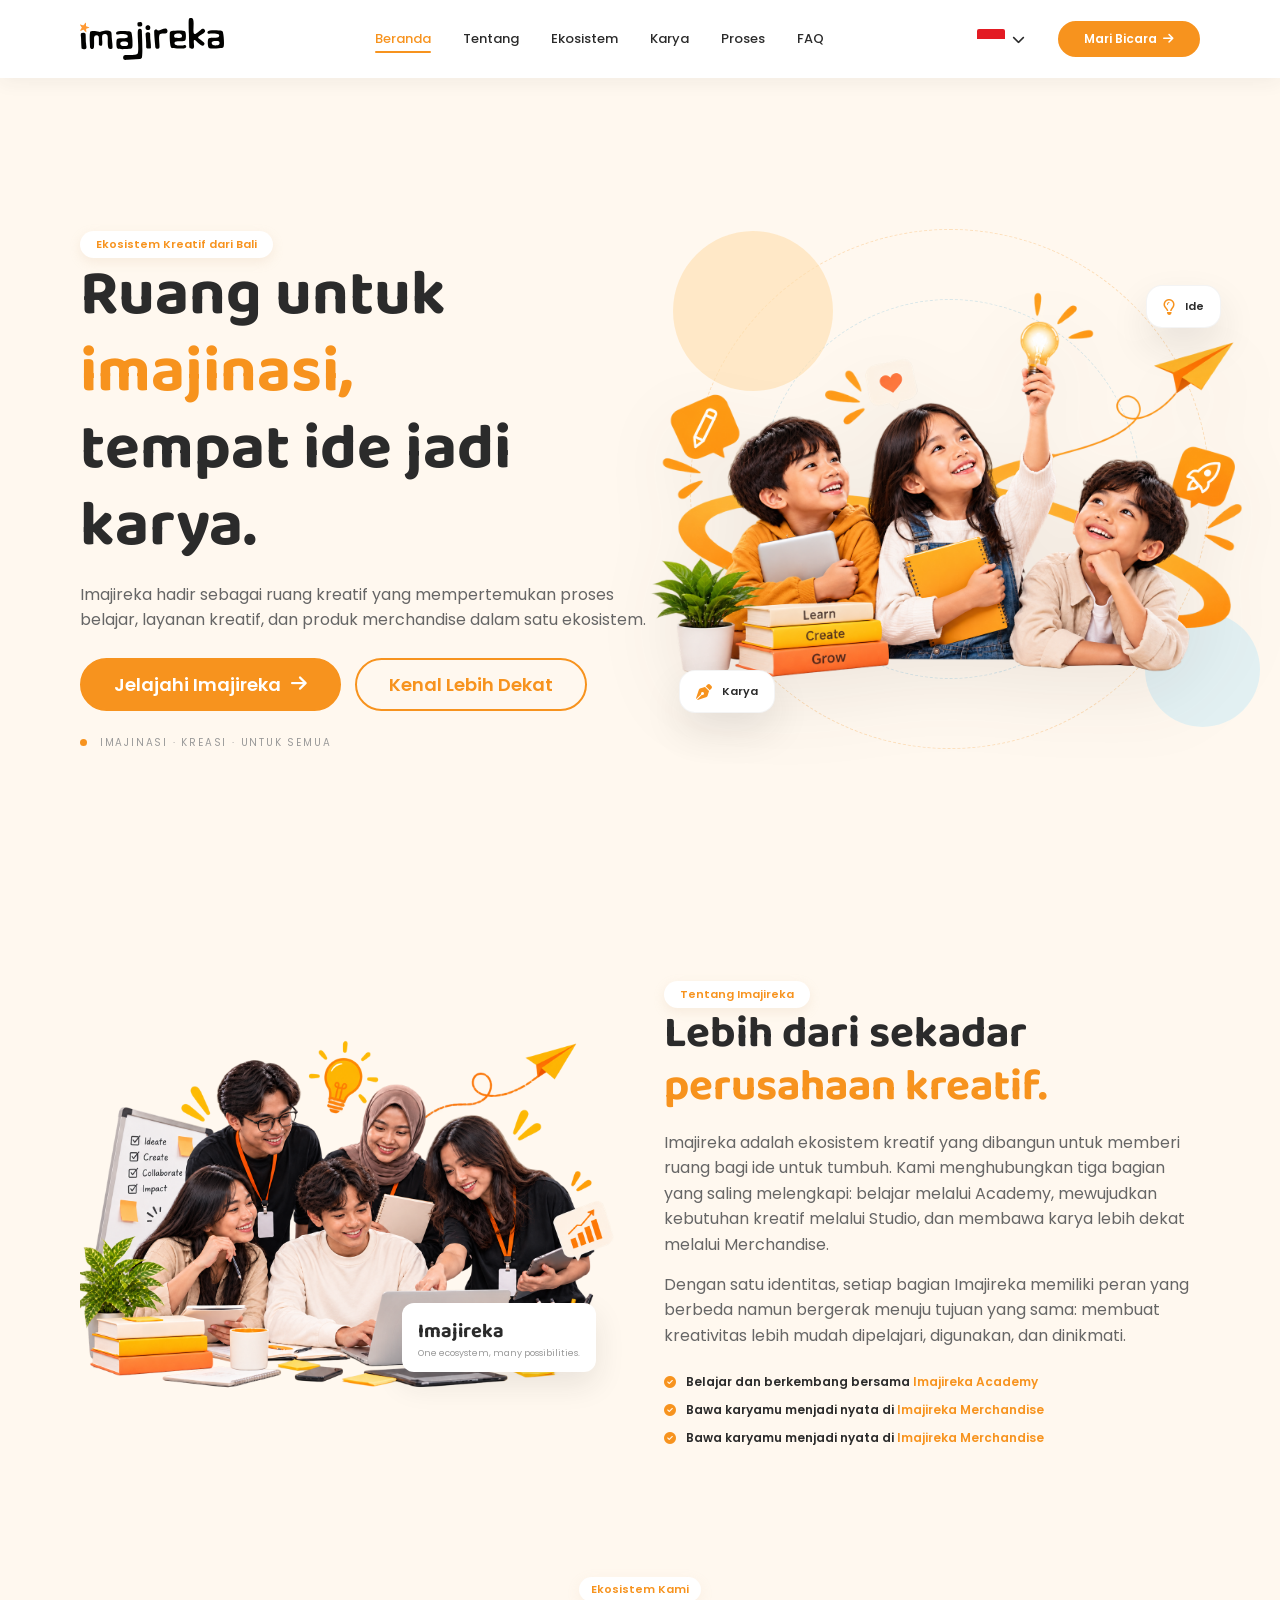
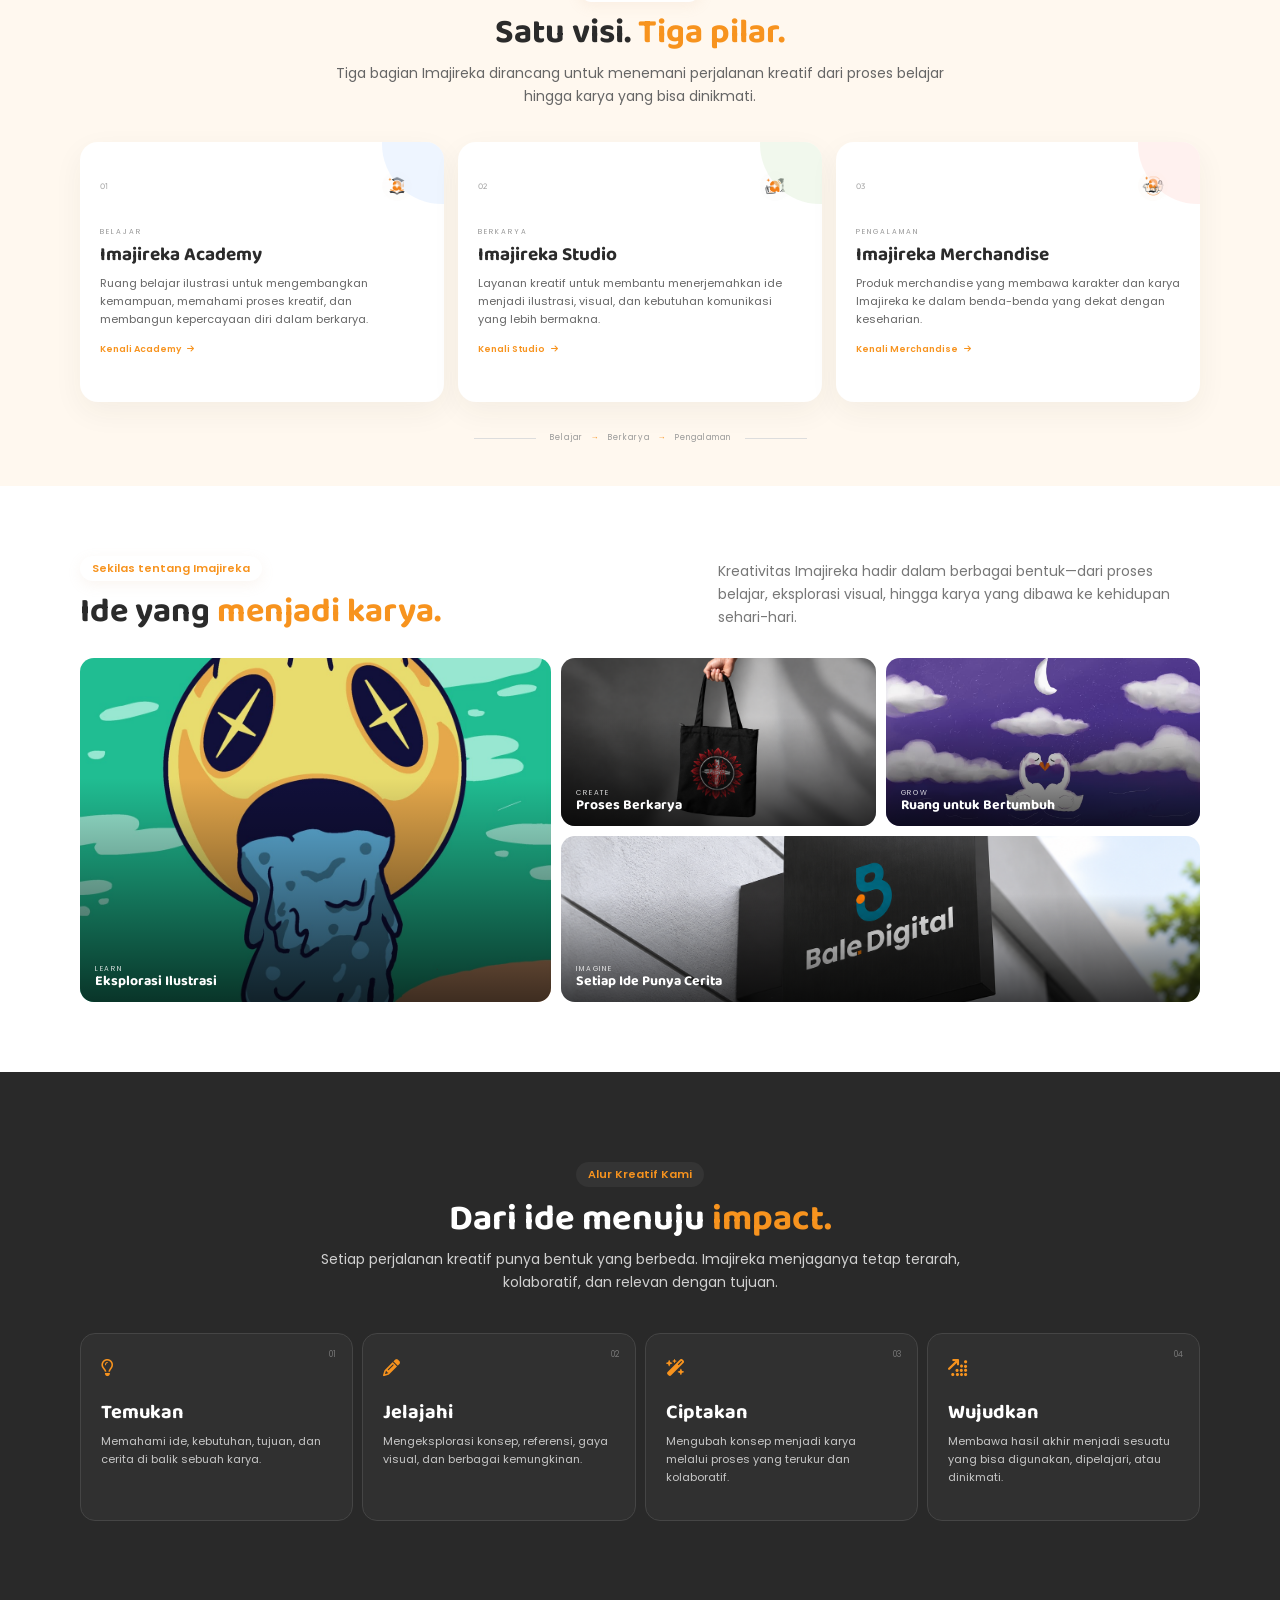
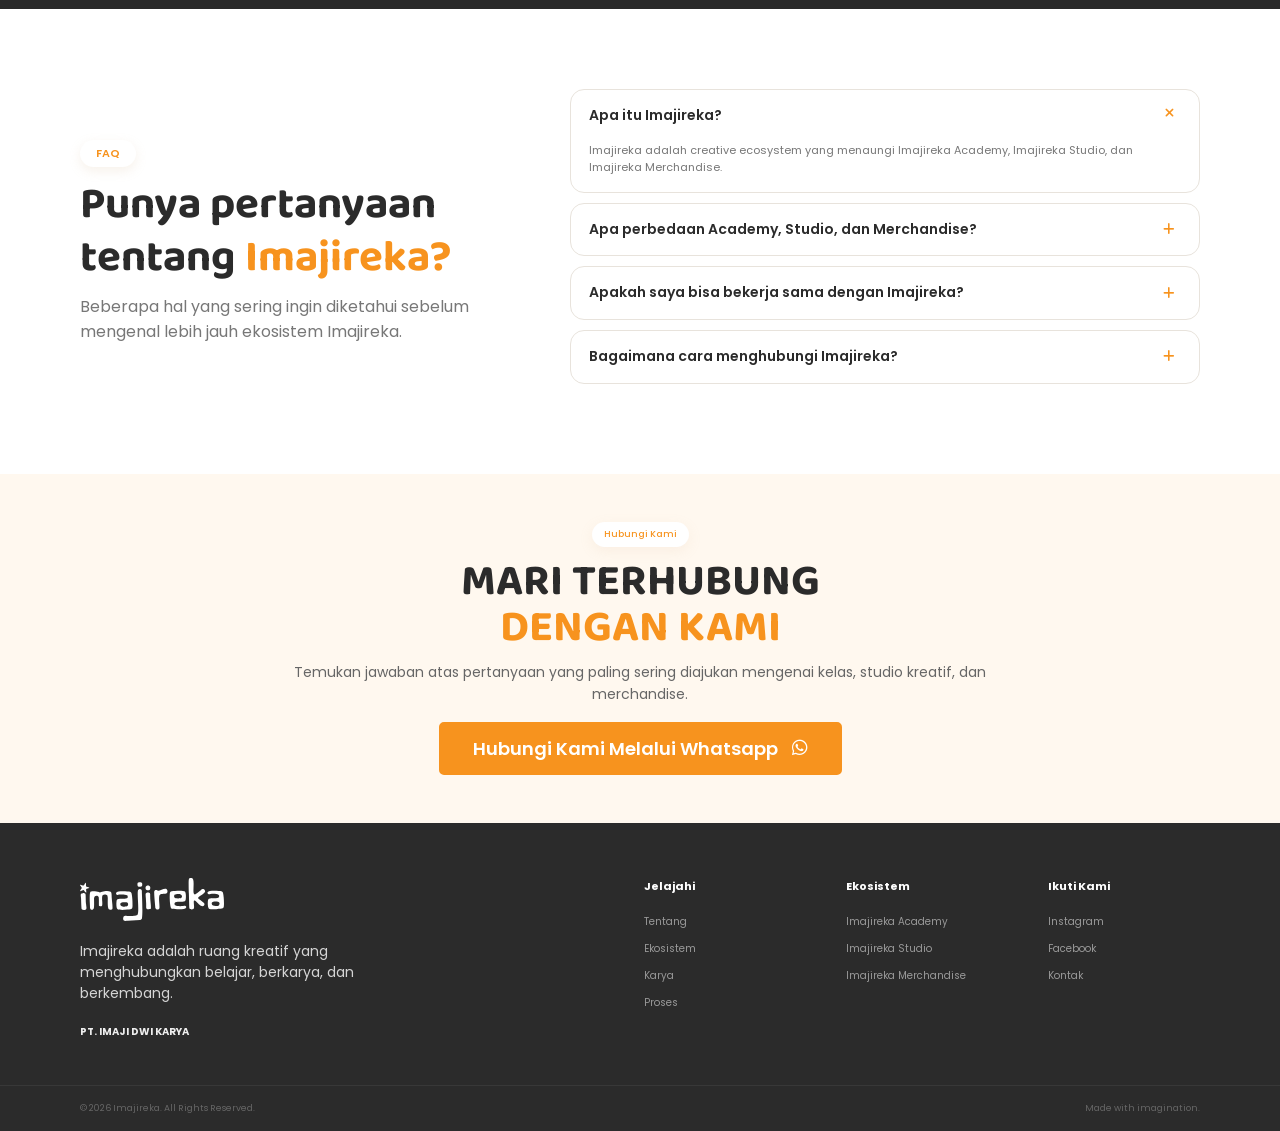
==== commit af5fa730: "first commit" ====
--- a/index.html
+++ b/index.html
@@ -3,1468 +3,534 @@
   <head>
     <meta charset="UTF-8" />
     <meta name="viewport" content="width=device-width, initial-scale=1.0" />
-
-    <title>Imajireka - Ekosistem Kreatif dari Bali</title>
-
-    <link rel="icon" type="image/png" href="assets/Imajireka Logo Bulat.png">
+    <meta
+      name="description"
+      content="Imajireka adalah creative ecosystem yang menghubungkan pendidikan ilustrasi, jasa kreatif, dan merchandise dalam satu ruang untuk berkarya."
+    />
+    <title>Imajireka — Creative Ecosystem from Bali</title>
+    <link rel="icon" type="image/png" href="assets/Imajireka Logo Bulat.png" />
     <link rel="stylesheet" href="css/global.css" />
     <link rel="stylesheet" href="css/style.css" />
-    <link rel="stylesheet" href="css/animation.css" />
     <link rel="stylesheet" href="css/responsive.css" />
-    <link rel="stylesheet" href="css/alignment.css" />
     <link
-    rel="stylesheet"
-    href="https://cdnjs.cloudflare.com/ajax/libs/font-awesome/6.5.2/css/all.min.css"
->
+      rel="stylesheet"
+      href="https://cdnjs.cloudflare.com/ajax/libs/font-awesome/6.7.2/css/all.min.css"
+    />
   </head>
-
   <body>
-    <header>
-      <div class="navbar container">
-        <div class="logo">
-          <a href="#hero" aria-label="Imajireka Home">
-            <img src="assets/IMAJIREKA LOGO PANJANG.svg" alt="Imajireka">
-          </a>
-        </div>
-
-        <nav class="navbar-link" aria-label="Main navigation">
+    <header class="site-header">
+      <nav class="navbar container" aria-label="Navigasi utama">
+        <a class="logo" href="#hero" aria-label="Imajireka Home">
+          <img src="assets/IMAJIREKA LOGO PANJANG.svg" alt="Imajireka" />
+        </a>
+
+        <div class="navbar-link" id="mainNav">
           <ul>
-            <li><a href="#hero">Home</a></li>
-            <li><a href="#about">About</a></li>
-            <li><a href="#services">Service</a></li>
-            <li><a href="#portfolio">Portofolio</a></li>
-            <li><a href="#testimonial">Testimonial</a></li>
-            <li><a href="#contact">Contact</a></li>
+            <li>
+              <a class="active" href="#hero" data-i18n="nav.home">Beranda</a>
+            </li>
+            <li><a href="#about" data-i18n="nav.about">Tentang</a></li>
+            <li><a href="#ecosystem" data-i18n="nav.eco">Ekosistem</a></li>
+            <li><a href="#work" data-i18n="nav.work">Karya</a></li>
+            <li><a href="#process" data-i18n="nav.process">Proses</a></li>
+            <li><a href="#faq" data-i18n="nav.faq">FAQ</a></li>
           </ul>
-        </nav>
-
-        <div class="language-switcher language-dropdown" aria-label="Language selector">
-          <button class="language-current" type="button" aria-haspopup="listbox" aria-expanded="false" aria-label="Pilih bahasa" title="Pilih bahasa">
-            <img src="assets/flags/indonesia.svg" alt="Bahasa Indonesia">
-            <span class="language-chevron" aria-hidden="true"><i class="fa-solid fa-chevron-down"></i></span>
+        </div>
+
+        <div class="language-switcher" id="languageSwitcher">
+          <button
+            class="language-toggle"
+            id="languageToggle"
+            type="button"
+            aria-expanded="false"
+            aria-haspopup="true"
+            aria-label="Pilih bahasa"
+          >
+            <img
+              id="currentLanguageFlag"
+              src="assets/flags/indonesia.svg"
+              alt=""
+            />
+            <i class="fa-solid fa-chevron-down"></i>
           </button>
-
-          <div class="language-options" role="listbox" aria-label="Pilihan bahasa">
-            <button class="language-option" type="button" data-lang="id" role="option" aria-label="Bahasa Indonesia">
-              <img src="assets/flags/indonesia.svg" alt="">
+          <div class="language-menu" id="languageMenu" role="menu">
+            <button
+              type="button"
+              class="language-option active"
+              data-lang="id"
+              role="menuitem"
+            >
+              <img src="assets/flags/indonesia.svg" alt="" />
               <span>Indonesia</span>
             </button>
-            <button class="language-option" type="button" data-lang="en" role="option" aria-label="English">
-              <img src="assets/flags/england.svg" alt="">
+            <button
+              type="button"
+              class="language-option"
+              data-lang="en"
+              role="menuitem"
+            >
+              <img src="assets/flags/england.svg" alt="" />
               <span>English</span>
             </button>
           </div>
         </div>
 
-        <div class="button-nav desktop-nav-button">
-          <a href="#contact">Let's Talk</a>
-        </div>
-
-        <button class="nav-toggle" type="button"
-                aria-label="Open navigation menu"
-                aria-expanded="false"
-                aria-controls="mobile-menu">
-          <span></span>
-          <span></span>
-          <span></span>
+        <a href="#contact" class="nav-cta" data-i18n="nav.cta"
+          >Mari Bicara
+          <i class="fa-solid fa-arrow-right" style="margin-left: 0.4rem"></i
+        ></a>
+        <button
+          class="nav-toggle"
+          id="navToggle"
+          type="button"
+          aria-label="Buka menu"
+          aria-expanded="false"
+        >
+          <i class="fa-solid fa-bars"></i>
         </button>
+      </nav>
+    </header>
+
+    <main>
+      <!-- HERO -->
+      <section id="hero" class="hero-section">
+        <div class="hero container">
+          <div class="hero-copy reveal">
+            <span class="eyebrow"
+              ><i class="fa-solid fa-sparkles"></i> Ekosistem Kreatif dari
+              Bali</span
+            >
+            <h1 data-i18n="hero.title">
+              Ruang untuk <span>imajinasi,</span><br />tempat ide jadi karya.
+            </h1>
+            <p data-i18n="hero.desc">
+              Imajireka hadir sebagai ruang kreatif yang mempertemukan proses
+              belajar, layanan kreatif, dan produk merchandise dalam satu
+              ekosistem.
+            </p>
+            <div class="hero-actions">
+              <a href="#ecosystem" class="btn btn-primary" data-i18n="hero.btn1"
+                >Jelajahi Imajireka <i class="fa-solid fa-arrow-right"></i
+              ></a>
+              <a href="#about" class="btn btn-secondary" data-i18n="hero.btn2"
+                >Kenal Lebih Dekat</a
+              >
+            </div>
+            <div class="hero-note">
+              <span></span>
+              <span data-i18n="hero.note"
+                >Imajinasi · Kreasi · Untuk Semua</span
+              >
+            </div>
+          </div>
+
+          <div class="hero-visual reveal">
+            <div class="visual-orbit orbit-one"></div>
+            <div class="visual-orbit orbit-two"></div>
+            <div class="visual-blob blob-orange"></div>
+            <div class="visual-blob blob-blue"></div>
+            <div class="hero-art-card">
+              <img
+                src="assets/heroImage.png"
+                alt="Ilustrasi proses kreatif Imajireka"
+              />
+            </div>
+            <div class="floating-card floating-idea">
+              <i class="fa-regular fa-lightbulb"></i><span>Ide</span>
+            </div>
+            <div class="floating-card floating-create">
+              <i class="fa-solid fa-pen-nib"></i><span>Karya</span>
+            </div>
+          </div>
+        </div>
+      </section>
+
+      <!-- ABOUT -->
+      <section id="about" class="about-section section-light">
+        <div class="about-container container">
+          <div class="about-visual reveal">
+            <div class="image-frame">
+              <img
+                src="assets/about-img.png"
+                alt="Tim dan aktivitas kreatif Imajireka"
+              />
+            </div>
+            <div class="image-caption">
+              <strong>Imajireka</strong
+              ><span>One ecosystem, many possibilities.</span>
+            </div>
+          </div>
+          <div class="about-copy reveal">
+            <span class="section-label" data-i18n="about.label"
+              >Tentang Imajireka</span
+            >
+            <h2 data-i18n="about.title">
+              Lebih dari sekadar <span>perusahaan kreatif.</span>
+            </h2>
+            <p>
+              Imajireka adalah ekosistem kreatif yang dibangun untuk memberi
+              ruang bagi ide untuk tumbuh. Kami menghubungkan tiga bagian yang
+              saling melengkapi: belajar melalui Academy, mewujudkan kebutuhan
+              kreatif melalui Studio, dan membawa karya lebih dekat melalui
+              Merchandise.
+            </p>
+            <p>
+              Dengan satu identitas, setiap bagian Imajireka memiliki peran yang
+              berbeda namun bergerak menuju tujuan yang sama: membuat
+              kreativitas lebih mudah dipelajari, digunakan, dan dinikmati.
+            </p>
+            <div class="about-points">
+              <div>
+                <i class="fa-solid fa-circle-check"></i
+                ><span data-i18n="about.point1"
+                  >Belajar dan berkembang bersama
+                  <span class="about-point-accent"
+                    >Imajireka Academy</span
+                  ></span
+                >
+              </div>
+              <div>
+                <i class="fa-solid fa-circle-check"></i
+                ><span data-i18n="about.point2"
+                  >Wujudkan ide kreatifmu di
+                  <span class="about-point-accent">Imajireka Studio</span></span
+                >
+              </div>
+              <div>
+                <i class="fa-solid fa-circle-check"></i
+                ><span data-i18n="about.point3"
+                  >Bawa karyamu menjadi nyata di
+                  <span class="about-point-accent"
+                    >Imajireka Merchandise</span
+                  ></span
+                >
+              </div>
+            </div>
+          </div>
+        </div>
+      </section>
+
+      <!-- ECOSYSTEM -->
+      <section id="ecosystem" class="ecosystem-section">
+        <div class="container">
+          <div class="section-heading centered reveal">
+            <span class="section-label" data-i18n="eco.label"
+              >Ekosistem Kami</span
+            >
+            <h2 data-i18n="eco.title">Satu visi. <span>Tiga pilar.</span></h2>
+            <p>
+              Tiga bagian Imajireka dirancang untuk menemani perjalanan kreatif
+              dari proses belajar hingga karya yang bisa dinikmati.
+            </p>
+          </div>
+
+          <div class="ecosystem-grid">
+            <article class="ecosystem-card academy reveal">
+              <div class="card-top">
+                <span class="card-number">01</span>
+                <div class="icon-wrap">
+                  <img src="assets/academy.png" alt="" />
+                </div>
+              </div>
+              <span class="card-kicker" data-i18n="eco.kicker1">Belajar</span>
+              <h3>Imajireka Academy</h3>
+              <p>
+                Ruang belajar ilustrasi untuk mengembangkan kemampuan, memahami
+                proses kreatif, dan membangun kepercayaan diri dalam berkarya.
+              </p>
+              <a href="#contact" data-i18n="eco.btn1"
+                >Kenali Academy <i class="fa-solid fa-arrow-right"></i
+              ></a>
+            </article>
+
+            <article class="ecosystem-card studio reveal">
+              <div class="card-top">
+                <span class="card-number">02</span>
+                <div class="icon-wrap">
+                  <img src="assets/studio.png" alt="" />
+                </div>
+              </div>
+              <span class="card-kicker" data-i18n="eco.kicker2">Berkarya</span>
+              <h3>Imajireka Studio</h3>
+              <p>
+                Layanan kreatif untuk membantu menerjemahkan ide menjadi
+                ilustrasi, visual, dan kebutuhan komunikasi yang lebih bermakna.
+              </p>
+              <a href="#contact" data-i18n="eco.btn2"
+                >Kenali Studio <i class="fa-solid fa-arrow-right"></i
+              ></a>
+            </article>
+
+            <article class="ecosystem-card merchandise reveal">
+              <div class="card-top">
+                <span class="card-number">03</span>
+                <div class="icon-wrap">
+                  <img src="assets/merchandise.png" alt="" />
+                </div>
+              </div>
+              <span class="card-kicker" data-i18n="eco.kicker3"
+                >Pengalaman</span
+              >
+              <h3>Imajireka Merchandise</h3>
+              <p>
+                Produk merchandise yang membawa karakter dan karya Imajireka ke
+                dalam benda-benda yang dekat dengan keseharian.
+              </p>
+              <a href="#contact" data-i18n="eco.btn3"
+                >Kenali Merchandise <i class="fa-solid fa-arrow-right"></i
+              ></a>
+            </article>
+          </div>
+
+          <div class="ecosystem-line reveal">
+            <span></span>
+            <p>Learn <b>→</b> Create <b>→</b> Experience</p>
+            <span></span>
+          </div>
+        </div>
+      </section>
+
+      <!-- WORK -->
+      <section id="work" class="work-section section-light">
+        <div class="container">
+          <div class="work-heading reveal">
+            <div>
+              <span class="section-label" data-i18n="work.label"
+                >Sekilas tentang Imajireka</span
+              >
+              <h2 data-i18n="work.title">
+                Ide yang <span>menjadi karya.</span>
+              </h2>
+            </div>
+            <p>
+              Kreativitas Imajireka hadir dalam berbagai bentuk—dari proses
+              belajar, eksplorasi visual, hingga karya yang dibawa ke kehidupan
+              sehari-hari.
+            </p>
+          </div>
+
+          <div class="work-grid">
+            <figure class="work-item work-large reveal">
+              <img
+                src="assets/imajireka-academy.jpeg"
+                alt="Aktivitas ilustrasi Imajireka"
+              />
+              <figcaption>
+                <span>Learn</span><strong>Eksplorasi Ilustrasi</strong>
+              </figcaption>
+            </figure>
+            <figure class="work-item reveal">
+              <img
+                src="assets/imajireka-merch.png"
+                alt="Karya ilustrasi Imajireka"
+              />
+              <figcaption>
+                <span>Create</span><strong>Proses Berkarya</strong>
+              </figcaption>
+            </figure>
+            <figure class="work-item reveal">
+              <img
+                src="assets/imajireka-academy2.jpeg"
+                alt="Kegiatan kreatif Imajireka"
+              />
+              <figcaption>
+                <span>Grow</span><strong>Ruang untuk Bertumbuh</strong>
+              </figcaption>
+            </figure>
+            <figure class="work-item work-wide reveal">
+              <img
+                src="assets/imajierka-studio.png"
+                alt="Karya visual Imajireka"
+              />
+              <figcaption>
+                <span>Imagine</span><strong>Setiap Ide Punya Cerita</strong>
+              </figcaption>
+            </figure>
+          </div>
+        </div>
+      </section>
+
+      <!-- PROCESS -->
+      <section id="process" class="process-section">
+        <div class="container">
+          <div class="section-heading centered reveal">
+            <span class="section-label" data-i18n="process.label"
+              >Alur Kreatif Kami</span
+            >
+            <h2 data-i18n="process.title">
+              Dari ide menuju <span>impact.</span>
+            </h2>
+            <p>
+              Setiap perjalanan kreatif punya bentuk yang berbeda. Imajireka
+              menjaganya tetap terarah, kolaboratif, dan relevan dengan tujuan.
+            </p>
+          </div>
+          <div class="process-grid">
+            <article class="process-card reveal">
+              <span>01</span><i class="fa-regular fa-lightbulb"></i>
+              <h3 data-i18n="process.h1">Temukan</h3>
+              <p>
+                Memahami ide, kebutuhan, tujuan, dan cerita di balik sebuah
+                karya.
+              </p>
+            </article>
+            <article class="process-card reveal">
+              <span>02</span><i class="fa-solid fa-pencil"></i>
+              <h3 data-i18n="process.h2">Jelajahi</h3>
+              <p>
+                Mengeksplorasi konsep, referensi, gaya visual, dan berbagai
+                kemungkinan.
+              </p>
+            </article>
+            <article class="process-card reveal">
+              <span>03</span><i class="fa-solid fa-wand-magic-sparkles"></i>
+              <h3 data-i18n="process.h3">Ciptakan</h3>
+              <p>
+                Mengubah konsep menjadi karya melalui proses yang terukur dan
+                kolaboratif.
+              </p>
+            </article>
+            <article class="process-card reveal">
+              <span>04</span><i class="fa-solid fa-arrow-up-right-dots"></i>
+              <h3 data-i18n="process.h4">Wujudkan</h3>
+              <p>
+                Membawa hasil akhir menjadi sesuatu yang bisa digunakan,
+                dipelajari, atau dinikmati.
+              </p>
+            </article>
+          </div>
+        </div>
+      </section>
+
+      <!-- FAQ -->
+      <section id="faq" class="faq-section section-light">
+        <div class="container faq-layout">
+          <div class="faq-intro reveal">
+            <span class="section-label" data-i18n="faq.label">FAQ</span>
+            <h2 data-i18n="faq.title">
+              Punya pertanyaan tentang <span>Imajireka?</span>
+            </h2>
+            <p>
+              Beberapa hal yang sering ingin diketahui sebelum mengenal lebih
+              jauh ekosistem Imajireka.
+            </p>
+          </div>
+          <div class="faq-list reveal">
+            <details open>
+              <summary>
+                Apa itu Imajireka?<i class="fa-solid fa-plus"></i>
+              </summary>
+              <p>
+                Imajireka adalah creative ecosystem yang menaungi Imajireka
+                Academy, Imajireka Studio, dan Imajireka Merchandise.
+              </p>
+            </details>
+            <details>
+              <summary>
+                Apa perbedaan Academy, Studio, dan Merchandise?<i
+                  class="fa-solid fa-plus"
+                ></i>
+              </summary>
+              <p>
+                Academy berfokus pada pembelajaran ilustrasi, Studio pada
+                layanan kreatif, sedangkan Merchandise menghadirkan produk yang
+                membawa karya Imajireka ke keseharian.
+              </p>
+            </details>
+            <details>
+              <summary>
+                Apakah saya bisa bekerja sama dengan Imajireka?<i
+                  class="fa-solid fa-plus"
+                ></i>
+              </summary>
+              <p>
+                Tentu. Untuk kebutuhan kolaborasi, jasa kreatif, atau pertanyaan
+                lainnya, silakan hubungi tim Imajireka melalui kontak yang
+                tersedia.
+              </p>
+            </details>
+            <details>
+              <summary>
+                Bagaimana cara menghubungi Imajireka?<i
+                  class="fa-solid fa-plus"
+                ></i>
+              </summary>
+              <p>
+                Kamu dapat menghubungi tim Imajireka melalui kanal komunikasi
+                yang tercantum pada bagian kontak.
+              </p>
+            </details>
+          </div>
+        </div>
+      </section>
+
+      <!-- CONTACT -->
+      <section id="contact" class="contact-section">
+        <div class="contact-inner container reveal">
+          <span class="section-label" data-i18n="contact.label"
+            >Hubungi Kami</span
+          >
+          <h2 data-i18n="contact.title">
+            MARI TERHUBUNG<br /><span>DENGAN KAMI</span>
+          </h2>
+          <p>
+            Temukan jawaban atas pertanyaan yang paling sering diajukan mengenai
+            kelas, studio kreatif, dan<br class="contact-break" />
+            merchandise.
+          </p>
+          <a href="#" class="contact-button" data-i18n="contact.btn"
+            >Hubungi Kami Melalui Whatsapp <i class="fa-brands fa-whatsapp"></i
+          ></a>
+        </div>
+      </section>
+    </main>
+
+    <footer class="site-footer">
+      <div class="footer-container container">
+        <div class="footer-brand">
+          <a href="#hero" class="footer-logo"
+            ><img src="assets/IMAJIREKA LOGO PANJANG_PUTIH.svg" alt="Imajireka"
+          /></a>
+          <p>
+            Imajireka adalah ruang kreatif yang menghubungkan belajar, berkarya,
+            dan berkembang.
+          </p>
+          <strong>PT. IMAJI DWI KARYA</strong>
+        </div>
+        <div class="footer-links-grid">
+          <div class="footer-links">
+            <h4>Explore</h4>
+            <a href="#about">Tentang</a><a href="#ecosystem">Ekosistem</a
+            ><a href="#work">Karya</a><a href="#process">Proses</a>
+          </div>
+          <div class="footer-links">
+            <h4>Our Ecosystem</h4>
+            <a href="#ecosystem">Imajireka Academy</a
+            ><a href="#ecosystem">Imajireka Studio</a
+            ><a href="#ecosystem">Imajireka Merchandise</a>
+          </div>
+          <div class="footer-links">
+            <h4>Follow Us</h4>
+            <a
+              href="https://www.instagram.com/imajireka"
+              target="_blank"
+              rel="noopener"
+              >Instagram</a
+            ><a
+              href="https://www.facebook.com/share/18JcxRMe38/"
+              target="_blank"
+              rel="noopener"
+              >Facebook</a
+            ><a href="#contact">Contact</a>
+          </div>
+        </div>
       </div>
-
-      <div class="mobile-menu" id="mobile-menu">
-        <nav aria-label="Mobile navigation">
-          <ul>
-            <li><a href="#hero">Home</a></li>
-            <li><a href="#about">About</a></li>
-            <li><a href="#services">Service</a></li>
-            <li><a href="#portfolio">Portofolio</a></li>
-            <li><a href="#testimonial">Testimonial</a></li>
-            <li><a href="#contact">Contact</a></li>
-          </ul>
-        </nav>
-
-        <div class="language-switcher language-dropdown mobile-language-switcher" aria-label="Language selector">
-          <button class="language-current" type="button" aria-haspopup="listbox" aria-expanded="false" aria-label="Pilih bahasa" title="Pilih bahasa">
-            <img src="assets/flags/indonesia.svg" alt="Bahasa Indonesia">
-            <span class="language-chevron" aria-hidden="true"><i class="fa-solid fa-chevron-down"></i></span>
-          </button>
-
-          <div class="language-options" role="listbox" aria-label="Pilihan bahasa">
-            <button class="language-option" type="button" data-lang="id" role="option" aria-label="Bahasa Indonesia">
-              <img src="assets/flags/indonesia.svg" alt="">
-              <span>Indonesia</span>
-            </button>
-            <button class="language-option" type="button" data-lang="en" role="option" aria-label="English">
-              <img src="assets/flags/england.svg" alt="">
-              <span>English</span>
-            </button>
-          </div>
-        </div>
-
-        <div class="button-nav mobile-nav-button">
-          <a href="#contact">Let's Talk</a>
-        </div>
+      <div class="footer-bottom container">
+        <span>© 2026 Imajireka. All Rights Reserved.</span
+        ><span>Made with imagination.</span>
       </div>
-    </header>
-
-    <section id="hero">
-    <div class="hero container">
-        <!-- LEFT CONTENT -->
-        <div class="left-bar">
-
-            <div class="btnTitle">
-                <h3>✨ Creative Ecosystem from Bali</h3>
-            </div>
-
-            <div class="title">
-                <h1>
-                    Create. Learn.<br>
-                    Build Your<br>
-                    <span>Creative Future</span>
-                </h1>
-            </div>
-
-            <div class="paragraf">
-                <p>
-                    Imajireka adalah creative ecosystem yang menghubungkan
-                    pendidikan ilustrasi, branding profesional, dan merchandise
-                    kreatif dalam satu tempat
-                </p>
-            </div>
-
-            <div class="btnHero">
-                <div class="btnOrange">
-                    <a href="#">Explore our ecosystem</a>
-                </div>
-
-                <div class="btnBorder">
-                    <a href="#">Let's Collaborate</a>
-                </div>
-            </div>
-
-        </div>
-
-
-        <!-- RIGHT IMAGE -->
-        <div class="right-bar">
-            <img src="assets/heroImage.png" alt="Imajireka Creative Illustration">
-        </div>
-
-    </div>
-    </section>
-    
-    <section id="about">
-        <div class="about-container container">
-            <div class="about-images">
-                <img src="assets/Right.png" alt="">
-            </div>
-            <div class="about-content">
-                <div class="btnTitle">
-                    <h3>About Us</h3>
-                </div>
-                <div class="title">
-                  <h2>
-                    More Than a <span>Creative</span><br>
-                    <span>Company.</span>
-                  </h2>
-                </div>
-                <div class="paragraf">
-                  <p>
-                    Imajireka adalah creative ecosystem yang
-                    menghubungkan pendidikan ilustrasi, branding
-                    profesional, dan merchandise kreatif dalam satu tempat
-                  </p>
-                </div>
-                <div class="btnAbout">
-                  <a href="#">Explore Aour Ecosystem</a>
-                </div>
-            </div>
-        </div>
-    </section>
-    
-    <section id="services">
-    <div class="services-container container">
-
-        <!-- HEADER -->
-        <div class="services-header">
-            <div class="btnTitle">
-                <h3>Our Ecosystem</h3>
-            </div>
-            <div class="title">
-              <h2>
-                Three Services. One<br>
-                <span>Creative Journey.</span>
-              </h2>
-            </div>
-            <div class="paragraf">
-              <p>
-                Kami membangun ekosistem kreatif yang menghubungkan belajar,<br>
-                berkarya, dan berkembang.
-              </p>
-            </div>
-        </div>
-
-        <!-- SERVICES CARDS -->
-        <div class="services-cards">
-
-            <!-- CARD 1 -->
-            <div class="service-card service-featured">
-                <div class="service-icon">
-                    <img src="assets/academy.png" alt="Imajireka Studio">
-                </div>
-                <h3>Imajireka Academy</h3>
-                <p>
-                    Kami membangun ekosistem kreatif yang menghubungkan
-                    belajar, berkarya, dan berkembang.
-                </p>
-                <a href="#" class="service-button">
-                    Explore Studio →
-                </a>
-            </div>
-
-            <!-- CARD 2 -->
-            <div class="service-card service-featured">
-                <div class="service-icon">
-                    <img src="assets/studio.png" alt="Imajireka Studio">
-                </div>
-                <h3>Imajireka Studio</h3>
-                <p>
-                    Kami membangun ekosistem kreatif yang menghubungkan
-                    belajar, berkarya, dan berkembang.
-                </p>
-                <a href="#" class="service-button">
-                    Explore Studio →
-                </a>
-            </div>
-
-            <!-- CARD 3 -->
-            <div class="service-card">
-                <div class="service-icon">
-                    <img src="assets/merchandise.png" alt="Imajireka Merchandise">
-                </div>
-                <h3>Imajireka Merchandise</h3>
-                <p>
-                    Kami membangun ekosistem kreatif yang menghubungkan
-                    belajar, berkarya, dan berkembang.
-                </p>
-                <a href="merchandise/index.html" class="service-button">
-                    Explore Merch →
-                </a>
-            </div>
-        </div>
-    </div>
-    </section>
-
-    <section id="portfolio">
-
-    <!-- TOP WAVE -->
-    <div class="portfolio-wave portfolio-wave-top">
-        <svg viewBox="0 0 1440 120" preserveAspectRatio="none">
-            <path d="M0,55
-                     C150,75 230,80 360,65
-                     C500,45 570,15 700,35
-                     C820,55 850,75 970,62
-                     C1100,45 1170,20 1300,35
-                     C1360,42 1400,45 1440,40
-                     L1440,0
-                     L0,0 Z"
-                  fill="#FFFFFF"/>
-        </svg>
-    </div>
-
-
-    <div class="portfolio-container container">
-
-        <!-- HEADER -->
-        <div class="portfolio-header">
-
-            <div class="btnTitle">
-                <h3>Our Featured Work</h3>
-            </div>
-
-            <h2>
-                Creativity You Can<br>
-                <span>See.</span>
-            </h2>
-
-            <p>
-                Kami percaya karya adalah bukti terbaik dari kualitas.
-            </p>
-        </div>
-
-        <!-- FILTER -->
-        <div class="portfolio-filter">
-
-            <button class="active">All</button>
-            <button>Academy</button>
-            <button>Studio</button>
-            <button>Merchandise</button>
-
-        </div>
-
-
-        <!-- PORTFOLIO GRID -->
-        <div class="portfolio-grid">
-
-            <!-- 1 -->
-            <div class="portfolio-item">
-                <img src="assets/portofolio.png" alt="Academy Project">
-
-                <div class="portfolio-overlay">
-                    <h3>Academy</h3>
-                    <p>Illustration<br>Created by Mentor</p>
-                </div>
-            </div>
-
-
-            <!-- 2 -->
-            <div class="portfolio-item">
-                <img src="assets/portofolio1.png" alt="Studio Project">
-
-                <div class="portfolio-overlay">
-                    <h3>Studio</h3>
-                    <p>Illustration<br>Creative Project</p>
-                </div>
-            </div>
-
-
-            <!-- 3 -->
-            <div class="portfolio-item">
-                <img src="assets/portofolio2.png" alt="Merchandise Project">
-
-                <div class="portfolio-overlay">
-                    <h3>Merchandise</h3>
-                    <p>Branding<br>Creative Product</p>
-                </div>
-            </div>
-
-
-            <!-- 4 -->
-            <div class="portfolio-item">
-                <img src="assets/portofolio3.png" alt="Merchandise Collection">
-
-                <div class="portfolio-overlay">
-                    <h3>Merchandise</h3>
-                    <p>Product Design<br>Creative Project</p>
-                </div>
-            </div>
-
-
-            <!-- 5 -->
-            <div class="portfolio-item">
-                <img src="assets/portofolio4.png" alt="Creative Illustration">
-
-                <div class="portfolio-overlay">
-                    <h3>Studio</h3>
-                    <p>Illustration<br>Creative Project</p>
-                </div>
-            </div>
-
-
-            <!-- 6 -->
-            <div class="portfolio-item">
-                <img src="assets/portofolio6.png" alt="Creative Product">
-
-                <div class="portfolio-overlay">
-                    <h3>Merchandise</h3>
-                    <p>Product Design<br>Creative Project</p>
-                </div>
-            </div>
-
-        </div>
-
-
-        <!-- VIEW ALL BUTTON -->
-        <div class="portfolio-button-wrapper">
-
-            <a href="#" class="portfolio-button">
-                View All Featured Work →
-            </a>
-
-        </div>
-
-    </div>
-
-
-    <!-- BOTTOM WAVE -->
-    <div class="portfolio-wave portfolio-wave-bottom">
-        <svg viewBox="0 0 1440 120" preserveAspectRatio="none">
-            <path d="M0,80
-                     C120,75 210,65 320,55
-                     C430,45 500,70 610,75
-                     C730,82 790,55 900,58
-                     C1030,62 1110,75 1230,68
-                     C1320,62 1380,72 1440,80
-                     L1440,120
-                     L0,120 Z"
-                  fill="#FFF8EF"/>
-        </svg>
-    </div>
-
-    </section>
-
-    <section id="why" class="why-section">
-
-    <!-- Decorative Wave -->
-
-    <div class="why-container container">
-
-        <!-- HEADER -->
-        <div class="why-header">
-
-            <div class="why-heading">
-
-                <span class="section-tag">
-                    Why Choose Us
-                </span>
-
-                <h2>
-                    More Than Learning,<br>
-                    <span>We Build Creative People.</span>
-                </h2>
-
-                <p>
-                    Kami percaya kreativitas berkembang melalui pengalaman,
-                    kolaborasi, dan bimbingan dari mentor profesional.
-                </p>
-
-            </div>
-
-
-            <!-- Decorative Circles
-            <div class="why-decoration">
-
-                <span class="circle circle-yellow"></span>
-                <span class="circle circle-blue"></span>
-                <span class="circle circle-orange"></span>
-
-            </div> -->
-            <div class="solar-system">
-
-    <div class="orbit orbit-main">
-        <div class="planet planet-yellow"></div>
-    </div>
-
-    <div class="orbit orbit-blue">
-        <div class="planet planet-blue"></div>
-    </div>
-
-    <div class="orbit orbit-orange">
-        <div class="planet planet-orange"></div>
-    </div>
-
-</div>
-
-
-        </div>
-
-
-        <!-- WHY CARDS -->
-        <div class="why-slider-wrapper">
-            <div class="why-slider" id="whySlider">
-
-                <!-- CARD 1 -->
-                <article class="why-card">
-                    <div class="why-image">
-                        <img
-                            src="assets/mentor.jpg"
-                            alt="Professional Mentor"
-                        >
-                    </div>
-
-                    <div class="why-content">
-                        <h3>
-                            Professional Mentor
-                        </h3>
-                        <p>
-                            Belajar langsung dari mentor yang aktif
-                            berkarya di industri kreatif.
-                        </p>
-                        <span class="why-stat">
-                            10+ Mentor Profesional
-                        </span>
-                    </div>
-                </article>
-
-
-                <!-- CARD 2 -->
-                <article class="why-card">
-                    <div class="why-image">
-                        <img
-                            src="assets/learningbydoing.jpg"
-                            alt="Learning by Doing"
-                        >
-                    </div>
-
-                    <div class="why-content">
-                        <h3>
-                            Learning by Doing
-                        </h3>
-                        <p>
-                            Praktik langsung melalui proyek dan
-                            studi kasus nyata.
-                        </p>
-                        <span class="why-stat">
-                            80% Sesi Berbasis Praktik
-                        </span>
-                    </div>
-                </article>
-
-                <!-- CARD 3 -->
-                <!-- <article class="why-card">
-                    <div class="why-image">
-                        <img
-                            src="assets/industryProject.jpg"
-                            alt="Industry Project"
-                        >
-                    </div>
-
-                    <div class="why-content">
-                        <h3>
-                            Industry Project
-                        </h3>
-                        <p>
-                            Pengalaman mengerjakan proyek dengan
-                            standar industri.
-                        </p>
-                        <span class="why-stat">
-                            30+ Project Completed
-                        </span>
-                    </div>
-                </article> -->
-
-                <!-- CARD 4 -->
-                <!-- <article class="why-card">
-                    <div class="why-image">
-                        <img
-                            src="assets/karier.jpg"
-                            alt="Career Ready"
-                        >
-                    </div>
-
-                    <div class="why-content">
-                        <h3>
-                            Career Ready
-                        </h3>
-                        <p>
-                            Bangun portfolio profesional dan
-                            kepercayaan diri.
-                        </p>
-                        <span class="why-stat">
-                            100+ Alumni
-                        </span>
-                    </div>
-                </article> -->
-
-
-                <!-- CARD 5 -->
-                <!-- <article class="why-card">
-                    <div class="why-image">
-                        <img
-                            src="assets/community.jpg"
-                            alt="Creative Community"
-                        >
-                    </div>
-
-                    <div class="why-content">
-                        <h3>
-                            Creative Community
-                        </h3>
-                        <p>
-                            Tumbuh bersama komunitas kreatif yang
-                            suportif dan kolaboratif.
-                        </p>
-                        <span class="why-stat">
-                            Creative Community
-                        </span>
-                    </div>
-                </article> -->
-
-                <!-- CARD 6 -->
-                <article class="why-card">
-                    <div class="why-image">
-                        <img
-                            src="assets/growth.jpg"
-                            alt="Continuous Growth"
-                        >
-                    </div>
-
-                    <div class="why-content">
-                        <h3>
-                            Continuous Growth
-                        </h3>
-                        <p>
-                            Terus berkembang melalui pengalaman,
-                            feedback, dan eksplorasi kreatif.
-                        </p>
-                        <span class="why-stat">
-                            Keep Creating
-                        </span>
-                    </div>
-                </article>
-            </div>
-
-            <button type="button" class="why-slider-btn why-slider-prev" id="whySliderPrev" aria-label="Kartu sebelumnya">&#8592;</button>
-            <button type="button" class="why-slider-btn why-slider-next" id="whySliderNext" aria-label="Kartu selanjutnya">&#8594;</button>
-        </div>
-
-        <div class="why-slider-dots" id="whySliderDots"></div>
-
-    </section>
-
-    <section id="process" class="creative-process">
-
-    <div class="process-container container">
-
-        <!-- HEADER -->
-        <div class="process-header">
-
-            <span class="process-tag">
-                Our Creative Process
-            </span>
-
-            <h2>
-                From Idea to <span>Impact</span> 
-            </h2>
-
-            <p>
-                Kami percaya bahwa setiap karya hebat dimulai dari proses yang
-                terarah, kolaboratif, dan menyenangkan.
-            </p>
-
-        </div>
-
-
-        <!-- PROCESS -->
-        <div class="process-track">
-
-
-            <!-- DOTTED PATH -->
-            <svg
-                class="process-line"
-                viewBox="0 0 1000 300"
-                preserveAspectRatio="none"
-            >
-
-                <path
-                    d="
-                    M 120 100
-                    C 190 100,
-                      170 230,
-                      300 230
-
-                    C 430 230,
-                      390 100,
-                      500 100
-
-                    C 620 100,
-                      590 230,
-                      720 230
-
-                    C 840 230,
-                      810 100,
-                      920 100
-                    "
-                />
-            </svg>
-
-
-            <!-- STEP 1 -->
-            <article class="process-step step-1">
-                <div class="process-circle">
-                    <div class="process-icon">
-                        ✦
-                    </div>
-                    <h3>
-                        Discover
-                    </h3>
-                    <p>
-                        Kami memulai dengan memahami tujuan,
-                        kebutuhan, dan ide yang ingin diwujudkan.
-                    </p>
-                </div>
-            </article>
-
-
-            <!-- STEP 2 -->
-            <article class="process-step step-2">
-                <div class="process-circle">
-                    <div class="process-icon">
-                        ✏
-                    </div>
-                    <h3>
-                        Create
-                    </h3>
-                    <p>
-                        Ide dikembangkan menjadi konsep kreatif
-                        melalui eksplorasi, ilustrasi, dan desain.
-                    </p>
-                </div>
-            </article>
-
-
-            <!-- STEP 3 -->
-            <article class="process-step step-3">
-                <div class="process-circle">
-                    <div class="process-icon">
-                        ✦
-                    </div>
-                    <h3>
-                        Refine
-                    </h3>
-                    <p>
-                        Setiap hasil melalui proses revisi dan
-                        penyempurnaan agar sesuai dengan standar kualitas.
-                    </p>
-                </div>
-            </article>
-
-            <!-- STEP 4 -->
-            <article class="process-step step-4">
-                <div class="process-circle">
-                    <div class="process-icon">
-                        ↗
-                    </div>
-
-                    <h3>
-                        Deliver
-                    </h3>
-
-                    <p>
-                        Karya akhir dipublikasikan, dipresentasikan,
-                        atau digunakan sesuai kebutuhan pengguna maupun klien.
-                    </p>
-                    </div>
-                </article>
-            </div>
-        </div>
-    </section>
-
-    <section id="testimonial" class="testimonial-section">
-
-    <!-- BACKGROUND WAVES -->
-    <div class="testimonial-waves">
-
-        <!-- Yellow Wave -->
-        <div class="testimonial-wave testimonial-wave-yellow"></div>
-
-        <!-- Orange Wave -->
-        <div class="testimonial-wave testimonial-wave-orange"></div>
-
-    </div>
-
-
-    <div class="testimonial-container container">
-
-        <!-- =========================
-             HEADER
-        ========================== -->
-
-        <div class="testimonial-header">
-
-            <span class="testimonial-tag">
-                OUR CREATIVE PROCESS
-            </span>
-
-            <h2>
-                Stories from Our
-                <span>Creative Journey</span>
-            </h2>
-
-            <p>
-                Kami bangga menjadi bagian dari perjalanan kreatif
-                para siswa, partner, dan klien kami.
-            </p>
-
-        </div>
-
-
-        <!-- =========================
-             TESTIMONIAL SLIDER
-        ========================== -->
-
-        <div class="testimonial-slider">
-
-            <div class="testimonial-track">
-
-
-                <!-- =====================
-                     CARD 1
-                ====================== -->
-
-                <article class="testimonial-card">
-
-                    <h3>
-                        Excellent!
-                    </h3>
-
-                    <div class="testimonial-stars">
-                        ★ ★ ★ ★ ★
-                    </div>
-
-                    <p>
-                        "Belajar di Imajireka membuat saya lebih
-                        percaya diri dalam membuat ilustrasi digital."
-                    </p>
-
-                    <div class="testimonial-user">
-
-                        <div class="testimonial-avatar">
-
-                            <img
-                                src="assets/imajireka 1.jpeg"
-                                alt="David"
-                            >
-
-                        </div>
-
-                        <div>
-                            <h4>David</h4>
-                            <span>Student</span>
-                        </div>
-
-                    </div>
-
-                </article>
-
-
-                <!-- =====================
-                     CARD 2
-                ====================== -->
-
-                <article class="testimonial-card">
-
-                    <h3>
-                        Excellent!
-                    </h3>
-
-                    <div class="testimonial-stars">
-                        ★ ★ ★ ★ ★
-                    </div>
-
-                    <p>
-                        "Mentornya sangat membantu dan cara belajarnya
-                        membuat saya lebih berani mengeksplorasi ide."
-                    </p>
-
-                    <div class="testimonial-user">
-
-                        <div class="testimonial-avatar">
-
-                            <img
-                                src="assets/imajireka 2.jpeg"
-                                alt="Sinta"
-                            >
-
-                        </div>
-
-                        <div>
-                            <h4>Sinta</h4>
-                            <span>Student</span>
-                        </div>
-
-                    </div>
-
-                </article>
-
-
-                <!-- =====================
-                     CARD 3
-                ====================== -->
-
-                <article class="testimonial-card">
-
-                    <h3>
-                        Excellent!
-                    </h3>
-
-                    <div class="testimonial-stars">
-                        ★ ★ ★ ★ ★
-                    </div>
-
-                    <p>
-                        "Saya mendapatkan pengalaman baru dan portfolio
-                        yang jauh lebih siap untuk dunia kerja."
-                    </p>
-
-                    <div class="testimonial-user">
-
-                        <div class="testimonial-avatar">
-
-                            <img
-                                src="assets/imajireka 3.jpeg"
-                                alt="Arya"
-                            >
-
-                        </div>
-
-                        <div>
-                            <h4>Arya</h4>
-                            <span>Student</span>
-                        </div>
-
-                    </div>
-
-                </article>
-
-
-                <!-- =====================
-                     CARD 4
-                ====================== -->
-
-                <article class="testimonial-card">
-
-                    <h3>
-                        Amazing!
-                    </h3>
-
-                    <div class="testimonial-stars">
-                        ★ ★ ★ ★ ★
-                    </div>
-
-                    <p>
-                        "Proses pembelajarannya menyenangkan dan
-                        sangat membantu saya mengembangkan skill."
-                    </p>
-
-                    <div class="testimonial-user">
-
-                        <div class="testimonial-avatar">
-
-                            <img
-                                src="assets/imajireka 4.jpeg"
-                                alt="Maya"
-                            >
-
-                        </div>
-
-                        <div>
-                            <h4>Maya</h4>
-                            <span>Student</span>
-                        </div>
-
-                    </div>
-
-                </article>
-
-                <article class="testimonial-card">
-
-                    <h3>
-                        Love It!
-                    </h3>
-
-                    <div class="testimonial-stars">
-                        ★ ★ ★ ★ ★
-                    </div>
-
-                    <p>
-                        "Bukan hanya belajar teknik, tetapi juga belajar
-                        bagaimana mengembangkan ide menjadi karya."
-                    </p>
-
-                    <div class="testimonial-user">
-
-                        <div class="testimonial-avatar">
-
-                            <img
-                                src="assets/imajireka 5.jpeg"
-                                alt="Raka"
-                            >
-
-                        </div>
-
-                        <div>
-                            <h4>Raka</h4>
-                            <span>Student</span>
-                        </div>
-
-                    </div>
-
-                </article>
-
-                <article class="testimonial-card">
-
-                    <h3>Excellent!</h3>
-
-                    <div class="testimonial-stars">
-                        ★ ★ ★ ★ ★
-                    </div>
-
-                    <p>
-                        "Belajar di Imajireka membuat saya lebih
-                        percaya diri dalam membuat ilustrasi digital."
-                    </p>
-
-                    <div class="testimonial-user">
-
-                        <div class="testimonial-avatar">
-
-                            <img
-                                src="assets/imajireka 1.jpeg"
-                                alt="David"
-                            >
-
-                        </div>
-
-                        <div>
-                            <h4>David</h4>
-                            <span>Student</span>
-                        </div>
-
-                    </div>
-
-                </article>
-
-
-                <article class="testimonial-card">
-
-                    <h3>Excellent!</h3>
-
-                    <div class="testimonial-stars">
-                        ★ ★ ★ ★ ★
-                    </div>
-
-                    <p>
-                        "Mentornya sangat membantu dan cara belajarnya
-                        membuat saya lebih berani mengeksplorasi ide."
-                    </p>
-
-                    <div class="testimonial-user">
-
-                        <div class="testimonial-avatar">
-
-                            <img
-                                src="assets/imajireka 2.jpeg"
-                                alt="Sinta"
-                            >
-
-                        </div>
-
-                        <div>
-                            <h4>Sinta</h4>
-                            <span>Student</span>
-                        </div>
-
-                    </div>
-
-                </article>
-
-
-                <article class="testimonial-card">
-
-                    <h3>Excellent!</h3>
-
-                    <div class="testimonial-stars">
-                        ★ ★ ★ ★ ★
-                    </div>
-
-                    <p>
-                        "Saya mendapatkan pengalaman baru dan portfolio
-                        yang jauh lebih siap untuk dunia kerja."
-                    </p>
-
-                    <div class="testimonial-user">
-
-                        <div class="testimonial-avatar">
-
-                            <img
-                                src="assets/imajireka 3.jpeg"
-                                alt="Arya"
-                            >
-
-                        </div>
-
-                        <div>
-                            <h4>Arya</h4>
-                            <span>Student</span>
-                        </div>
-
-                    </div>
-
-                </article>
-
-
-                <article class="testimonial-card">
-
-                    <h3>Amazing!</h3>
-
-                    <div class="testimonial-stars">
-                        ★ ★ ★ ★ ★
-                    </div>
-
-                    <p>
-                        "Proses pembelajarannya menyenangkan dan
-                        sangat membantu saya mengembangkan skill."
-                    </p>
-
-                    <div class="testimonial-user">
-
-                        <div class="testimonial-avatar">
-
-                            <img
-                                src="assets/imajireka 4.jpeg"
-                                alt="Maya"
-                            >
-
-                        </div>
-
-                        <div>
-                            <h4>Maya</h4>
-                            <span>Student</span>
-                        </div>
-
-                    </div>
-
-                </article>
-
-
-                <article class="testimonial-card">
-
-                    <h3>Love It!</h3>
-
-                    <div class="testimonial-stars">
-                        ★ ★ ★ ★ ★
-                    </div>
-
-                    <p>
-                        "Bukan hanya belajar teknik, tetapi juga belajar
-                        bagaimana mengembangkan ide menjadi karya."
-                    </p>
-
-                    <div class="testimonial-user">
-
-                        <div class="testimonial-avatar">
-
-                            <img
-                                src="assets/imajireka 5.jpeg"
-                                alt="Raka"
-                            >
-
-                        </div>
-
-                        <div>
-                            <h4>Raka</h4>
-                            <span>Student</span>
-                        </div>
-
-                    </div>
-
-                </article>
-
-
-            </div>
-
-        </div>
-
-    </div>
-
-    </section>
-
-    <section id="faq" class="faq-section">
-
-    <div class="faq-container container">
-
-        <!-- =========================
-             HEADER
-        ========================== -->
-
-        <div class="faq-header">
-
-            <span class="faq-tag">
-                FAQ
-            </span>
-
-            <h2>
-                FREQUENTLY ASKED QUESTIONS
-            </h2>
-
-            <p>
-                Temukan jawaban dari pertanyaan yang paling sering diajukan mengenai
-                <br>
-                kelas, studio kreatif, maupun merchandise Imajireka.
-            </p>
-
-        </div>
-
-
-        <!-- =========================
-             FAQ CONTENT
-        ========================== -->
-
-        <div class="faq-content">
-
-            <!-- LEFT : QUESTIONS -->
-
-            <div class="faq-list">
-
-                <!-- FAQ 1 -->
-
-                <div class="faq-item active">
-
-                    <button class="faq-question">
-
-                        <span>
-                            Apakah kelas di Imajireka cocok untuk pemula?
-                        </span>
-
-                        <span class="faq-icon">
-                            −
-                        </span>
-
-                    </button>
-
-                    <div class="faq-answer">
-
-                        <p>
-                            Tentu. Seluruh program dirancang agar dapat diikuti oleh
-                            pemula maupun peserta yang ingin meningkatkan kemampuan
-                            ilustrasi dan desain.
-                        </p>
-
-                    </div>
-
-                </div>
-
-
-                <!-- FAQ 2 -->
-
-                <div class="faq-item">
-
-                    <button class="faq-question">
-
-                        <span>
-                            Apakah tersedia kelas online?
-                        </span>
-
-                        <span class="faq-icon">
-                            +
-                        </span>
-
-                    </button>
-
-                    <div class="faq-answer">
-
-                        <p>
-                            Untuk informasi mengenai kelas online yang sedang tersedia,
-                            silakan hubungi tim Imajireka melalui kontak yang tersedia.
-                        </p>
-
-                    </div>
-
-                </div>
-
-
-                <!-- FAQ 3 -->
-
-                <div class="faq-item">
-
-                    <button class="faq-question">
-
-                        <span>
-                            Apakah saya akan mendapatkan sertifikat?
-                        </span>
-
-                        <span class="faq-icon">
-                            +
-                        </span>
-
-                    </button>
-
-                    <div class="faq-answer">
-
-                        <p>
-                            Peserta dapat memperoleh sertifikat sesuai dengan program
-                            kelas yang diikuti.
-                        </p>
-
-                    </div>
-
-                </div>
-
-
-                <!-- FAQ 4 -->
-
-                <div class="faq-item">
-
-                    <button class="faq-question">
-
-                        <span>
-                            Bagaimana cara membeli merchandise?
-                        </span>
-
-                        <span class="faq-icon">
-                            +
-                        </span>
-
-                    </button>
-
-                    <div class="faq-answer">
-
-                        <p>
-                            Merchandise Imajireka dapat dibeli melalui kanal resmi
-                            Imajireka.
-                        </p>
-
-                    </div>
-
-                </div>
-
-
-                <!-- FAQ 5 -->
-
-                <div class="faq-item">
-
-                    <button class="faq-question">
-
-                        <span>
-                            Bagaimana cara menghubungi tim Imajireka?
-                        </span>
-
-                        <span class="faq-icon">
-                            +
-                        </span>
-
-                    </button>
-
-                    <div class="faq-answer">
-
-                        <p>
-                            Kamu dapat menghubungi tim Imajireka melalui WhatsApp,
-                            Instagram, atau kontak yang tersedia.
-                        </p>
-
-                    </div>
-
-                </div>
-
-            </div>
-
-
-            <!-- RIGHT : ILLUSTRATION -->
-
-            <div class="faq-visual">
-
-                <img
-                    src="assets/FAQ.png"
-                    alt="Frequently Asked Questions"
-                >
-
-            </div>
-
-        </div>
-
-    </div>
-
-    </section>
-
-    <!-- =========================================================
-     CONTACT SECTION
-========================================================= -->
-
-<section id="contact" class="contact-section">
-
-    <div class="contact-card container">
-
-        <span class="contact-tag">FAQ</span>
-
-        <h2 class="contact-title">
-            GET IN TOUCH<br>
-            <span>WITH US</span>
-        </h2>
-
-        <p class="contact-description">
-            Temukan jawaban dari pertanyaan yang paling sering diajukan mengenai<br class="contact-description-break">
-            kelas, studio kreatif, maupun merchandise Imajireka.
-        </p>
-
-        <a href="#" class="contact-whatsapp">
-            <span>Message Us On WhatsApp</span>
-            <i class="fa-brands fa-whatsapp" aria-hidden="true"></i>
-        </a>
-
-    </div>
-
-</section>
-
-<!-- =========================================================
-     FOOTER
-========================================================= -->
-
-<footer class="site-footer">
-
-    <div class="footer-container container">
-
-        <div class="footer-brand">
-            <a href="#" class="footer-logo" aria-label="Imajireka Home">
-                <img src="assets/IMAJIREKA LOGO PANJANG_PUTIH.svg" alt="Imajireka">
-            </a>
-
-            <div class="footer-cta">
-                <h3>
-                    Ready to Create Something<br>
-                    Amazing?
-                </h3>
-
-                <p>
-                    Mari wujudkan ide kreatifmu bersama Imajireka. Belajar,
-                    berkarya, dan berkembang dalam satu ekosistem.
-                </p>
-
-                <a href="#contact" class="footer-button">Let's Talk</a>
-            </div>
-
-            <p class="footer-copyright">© 2026 Imajireka. All Rights Reserved.</p>
-        </div>
-
-        <div class="footer-navigation">
-
-            <div class="footer-column footer-company">
-                <h4>Company</h4>
-                <ul>
-                    <li><a href="#about">About</a></li>
-                    <li><a href="#portfolio">Portfolio</a></li>
-                    <li><a href="#testimonial">Testimonial</a></li>
-                    <li><a href="#faq">FAQ</a></li>
-                </ul>
-
-                <div class="footer-subcolumn">
-                    <h4>Follow Us</h4>
-                    <ul>
-                        <li><a href="#" target="_blank">Instagram</a></li>
-                        <li><a href="#" target="_blank">Behance</a></li>
-                        <li><a href="#" target="_blank">LinkedIn</a></li>
-                    </ul>
-                </div>
-            </div>
-
-            <div class="footer-column footer-services">
-                <h4>Services</h4>
-                <ul>
-                    <li><a href="#academy">Academy</a></li>
-                    <li><a href="#studio">Studio</a></li>
-                    <li><a href="#merch">Merch</a></li>
-                </ul>
-
-                <div class="footer-subcolumn footer-find-us">
-                    <h4>Find Us</h4>
-                    <a href="https://maps.app.goo.gl/dJapSHu9EAW3nH5s6">SAGA Coffee Renon</a> <br>
-                    <a href="https://maps.app.goo.gl/fbt5bfwaxo3MNeei7">Suli Kopi</a>
-                </div>
-            </div>
-
-            <div class="footer-column footer-contact">
-                <h4>Contact</h4>
-                <ul>
-                    <li><a href="mailto:hello@imajireka.com">Email</a></li>
-                    <li><a href="#">WhatsApp</a></li>
-                    <li><a href="#">Address</a></li>
-                </ul>
-            </div>
-
-        </div>
-
-    </div>
-
-</footer>
+    </footer>
+
     <script src="js/script.js"></script>
   </body>
 </html>
--- a/css/global.css
+++ b/css/global.css
@@ -164,3 +164,22 @@
 .bg-cream {
     background: var(--color-cream);
 }
+
+
+/* =========================================================
+   SECTION SCROLL OFFSET
+   Menjaga section tetap terlihat utuh di bawah navbar fixed.
+========================================================= */
+html {
+    scroll-behavior: smooth;
+}
+
+section[id] {
+    scroll-margin-top: 78px;
+}
+
+@media (max-width: 900px) {
+    section[id] {
+        scroll-margin-top: 72px;
+    }
+}
--- a/css/style.css
+++ b/css/style.css
@@ -1,7 +1,13 @@
+/* =========================================================
+   IMAJIREKA COMPANY PROFILE — ORIGINAL DESIGN SYSTEM
+   Typography, spacing, padding and sizing follow the
+   previous Imajireka website as the visual baseline.
+========================================================= */
+
 /* =========================================================
    NAVBAR
 ========================================================= */
-
+.site-header,
 header {
   width: 100%;
   height: 78px;
@@ -9,11 +15,9 @@
   top: 0;
   left: 0;
   z-index: 1000;
-
   background: var(--color-white);
   border-bottom: 1px solid transparent;
   box-shadow: 0 4px 18px rgba(43, 43, 43, 0.06);
-
   transition:
     background-color 0.35s ease,
     backdrop-filter 0.35s ease,
@@ -22,7 +26,7 @@
     border-color 0.35s ease;
 }
 
-/* Glass navbar ketika halaman mulai di-scroll */
+.site-header.scrolled,
 header.navbar-scrolled {
   background: rgba(255, 248, 239, 0.68);
   border-bottom-color: rgba(255, 255, 255, 0.45);
@@ -34,12 +38,10 @@
 .navbar {
   min-height: 78px;
   padding: 1rem var(--container-padding);
-
   display: flex;
   align-items: center;
   justify-content: space-between;
   gap: 2rem;
-
   margin-inline: auto;
 }
 
@@ -48,171 +50,172 @@
   display: flex;
   align-items: center;
 }
-
 .navbar .logo img {
   display: block;
   width: 9rem;
   height: auto;
 }
-
 .navbar-link {
   flex: 1 1 auto;
   display: flex;
   align-items: center;
   justify-content: center;
 }
-
 .navbar-link ul {
   display: flex;
   align-items: center;
   justify-content: center;
   gap: 2rem;
-
   margin: 0;
   padding: 0;
 }
-
 .navbar-link li {
   margin: 0;
   padding: 0;
 }
-
-.navbar-link ul li a {
+.navbar-link a {
   position: relative;
-
   display: inline-block;
-
   color: var(--color-dark);
   font-family: var(--font-body);
   font-size: 13px;
   font-weight: 500;
   line-height: 1.2;
-
   padding: 0.35rem 0;
-
   transition: color var(--transition-fast);
 }
-
-.navbar-link ul li a::after {
+.navbar-link a::after {
   content: "";
-
   position: absolute;
   left: 0;
   bottom: 0;
-
   width: 0;
   height: 2px;
-
   background: var(--color-orange);
   border-radius: var(--radius-pill);
-
   transition: width var(--transition);
 }
-
-.navbar-link ul li a:hover,
-.navbar-link ul li a.active {
+.navbar-link a:hover,
+.navbar-link a.active {
   color: var(--color-orange);
 }
-
-.navbar-link ul li a:hover::after,
-.navbar-link ul li a.active::after {
+.navbar-link a:hover::after,
+.navbar-link a.active::after {
   width: 100%;
 }
 
-.button-nav {
-  flex: 0 0 auto;
-}
-
+.nav-cta,
 .button-nav a {
   display: inline-flex;
   align-items: center;
   justify-content: center;
-
   min-width: 96px;
-
   padding: 0.65rem 1.5rem;
-
   color: var(--color-white);
   background: var(--color-orange);
-
   border: 2px solid var(--color-orange);
   border-radius: var(--radius-pill);
-
   font-family: var(--font-body);
   font-size: 12px;
   font-weight: 600;
   line-height: 1;
-
   transition:
     background var(--transition),
     border-color var(--transition),
     transform var(--transition),
     box-shadow var(--transition);
 }
-
+.nav-cta:hover,
 .button-nav a:hover {
   background: var(--color-orange-dark);
   border-color: var(--color-orange-dark);
-
   transform: translateY(-2px);
-
   box-shadow: 0 8px 18px rgba(247, 147, 30, 0.2);
 }
-
-/* =========================
+.nav-toggle {
+  display: none;
+}
+
+/* =========================================================
+   SHARED SECTION LABELS
+========================================================= */
+.eyebrow,
+.section-label {
+  display: inline-flex;
+  align-items: center;
+  padding: 8px 16px;
+  background: var(--color-white);
+  color: var(--color-orange);
+  border-radius: var(--radius-pill);
+  font-family: var(--font-body);
+  font-size: 11px;
+  font-weight: 600;
+  line-height: 1;
+  box-shadow: 0 4px 12px rgba(212, 176, 138, 0.18);
+}
+
+/* =========================================================
    HERO
-========================= */
-#hero {
+========================================================= */
+.hero-section {
+  width: 100%;
+  min-height: calc(100vh - 78px);
   background: var(--color-cream);
-  width: 100%;
   overflow: hidden;
 }
 
 .hero {
-  display: flex;
-  align-items: center;
-  /* width: 100%; */
+  min-height: calc(100vh - 78px);
+  display: flex;
+  align-items: center;
   padding-left: var(--container-padding);
   padding-right: 0;
-  box-sizing: border-box;
-}
-
-.left-bar {
+}
+
+.hero-copy {
   position: relative;
   z-index: 2;
-
   width: 48%;
   flex-shrink: 0;
-}
-
-.title {
   padding: 0;
-  margin: 0 0 14px 0;
-}
-
-.title h1 {
-  margin: 0;
+}
+
+.hero h1 {
+  margin: 14px 0 0;
   font-family: var(--font-heading);
   font-size: 64px;
   line-height: 1.2;
   font-weight: 700;
   color: var(--color-dark);
 }
-
-.title span {
+.hero h1 span,
+.about-copy h2 span,
+.section-heading h2 span,
+.work-heading h2 span,
+.faq-intro h2 span,
+.contact-copy h2 span {
   color: var(--color-orange);
 }
 
-.btnHero {
+.hero-copy > p {
+  max-width: 620px;
+  margin-top: 1rem;
+  font-family: var(--font-body);
+  color: var(--color-text);
+  font-size: 16px;
+  line-height: 1.6;
+}
+
+.hero-actions {
   display: flex;
   align-items: center;
   gap: 14px;
   margin-top: 25px;
 }
-
-.btnHero a {
-  display: inline-block;
-  text-decoration: none;
+.btn {
+  display: inline-flex;
+  align-items: center;
+  gap: 10px;
   font-family: var(--font-body);
   font-size: 18px;
   font-weight: 600;
@@ -220,62 +223,131 @@
   border-radius: 30px;
   transition: var(--transition);
 }
-/* Orange Button */
-.btnOrange a {
-  font-size: 18px;
+.btn-primary {
   color: var(--color-white);
   background: var(--color-orange);
   border: 2px solid var(--color-orange);
 }
-
-/* Border Button */
-.btnBorder a {
-  font-size: 18px;
+.btn-secondary {
   color: var(--color-orange);
   background: transparent;
   border: 2px solid var(--color-orange);
 }
-/* Hover */
-.btnOrange a:hover {
+.btn-primary:hover {
   background: var(--color-orange-dark);
   border-color: var(--color-orange-dark);
-}
-
-.btnBorder a:hover {
+  transform: translateY(-2px);
+}
+.btn-secondary:hover {
   color: var(--color-white);
   background: var(--color-orange);
 }
-
-.right-bar {
+.hero-note {
+  margin-top: 24px;
+  font-size: 10px;
+  letter-spacing: 1.8px;
+  text-transform: uppercase;
+  color: #999;
+}
+.hero-note span {
+  display: inline-block;
+  width: 7px;
+  height: 7px;
+  background: var(--color-orange);
+  border-radius: 50%;
+  margin-right: 8px;
+}
+
+.hero-visual {
   position: relative;
   z-index: 1;
-
   width: 55%;
-
+  height: 680px;
   margin-left: -3%;
   margin-right: -5%;
-
   flex-shrink: 0;
-}
-
-.right-bar img {
+  display: flex;
+  align-items: center;
+  justify-content: center;
+}
+.hero-art-card {
+  width: min(660px, 92%);
+  position: relative;
+  z-index: 2;
+}
+.hero-art-card img {
+  width: 100%;
   display: block;
-
-  width: 100%;
-  height: auto;
-
-  object-fit: contain;
-}
-
-/* =========================
-   ABOUT SECTION
-========================= */
-#about {
+  filter: drop-shadow(0 28px 35px rgba(55, 44, 33, 0.08));
+}
+.visual-orbit {
+  position: absolute;
+  border: 1px dashed rgba(247, 147, 30, 0.25);
+  border-radius: 50%;
+}
+.orbit-one {
+  width: 520px;
+  height: 520px;
+}
+.orbit-two {
+  width: 380px;
+  height: 380px;
+  border-color: rgba(94, 176, 213, 0.24);
+}
+.visual-blob {
+  position: absolute;
+  border-radius: 50%;
+  opacity: 0.65;
+}
+.blob-orange {
+  width: 160px;
+  height: 160px;
+  background: #ffe0b3;
+  left: 8%;
+  top: 12%;
+}
+.blob-blue {
+  width: 115px;
+  height: 115px;
+  background: #d5eef6;
+  right: 3%;
+  bottom: 15%;
+}
+.floating-card {
+  position: absolute;
+  z-index: 3;
+  background: var(--color-white);
+  border: 1px solid rgba(43, 43, 43, 0.05);
+  box-shadow: 0 18px 38px rgba(43, 43, 43, 0.1);
+  padding: 12px 16px;
+  border-radius: 16px;
+  display: flex;
+  gap: 10px;
+  align-items: center;
+  font-size: 11px;
+  font-weight: 600;
+}
+.floating-card i {
+  color: var(--color-orange);
+  font-size: 16px;
+}
+.floating-idea {
+  top: 20%;
+  right: 9%;
+}
+.floating-create {
+  bottom: 17%;
+  left: 9%;
+}
+
+/* =========================================================
+   ABOUT
+========================================================= */
+.about-section {
   width: 100%;
   background: var(--color-cream);
   overflow: hidden;
 }
-
 .about-container {
   display: grid;
   grid-template-columns: repeat(2, minmax(0, 1fr));
@@ -283,159 +355,134 @@
   gap: 3rem;
   padding: var(--container-padding);
 }
-
-.about-images {
+.about-visual {
   width: 100%;
   display: flex;
   align-items: center;
   justify-content: center;
-}
-
-.about-images img {
+  position: relative;
+}
+.image-frame {
+  width: 100%;
+  border-radius: var(--radius-lg);
+  overflow: hidden;
+}
+.image-frame img {
   display: block;
   width: 100%;
   max-width: 570px;
   height: auto;
   object-fit: contain;
 }
-
-.about-content {
+.image-caption {
+  position: absolute;
+  right: 20px;
+  bottom: 20px;
+  background: var(--color-white);
+  padding: 12px 16px;
+  border-radius: 12px;
+  box-shadow: 0 12px 30px rgba(43, 43, 43, 0.1);
+  display: flex;
+  flex-direction: column;
+}
+.image-caption strong {
+  font-family: var(--font-heading);
+  font-size: 20px;
+}
+.image-caption span {
+  font-size: 9px;
+  color: #999;
+}
+.about-copy {
   width: 100%;
   min-width: 0;
 }
-
-.about-content .title h2 {
+.about-copy h2 {
   margin: 0;
   font-family: var(--font-heading);
   font-size: 44px;
   line-height: 1.2;
   font-weight: 700;
 }
-
-.about-content .paragraf p {
+.about-copy > p {
   max-width: 620px;
   margin-top: 1rem;
+  font-family: var(--font-body);
   font-size: 16px;
   line-height: 1.6;
-}
-
-.about-content .title span {
+  color: var(--color-text);
+}
+.about-copy > p + p {
+  margin-top: 14px;
+}
+.about-points {
+  display: grid;
+  grid-template-columns: 1fr;
+  gap: 10px;
+  margin-top: 25px;
+}
+.about-points div {
+  display: flex;
+  align-items: center;
+  gap: 10px;
+  font-size: 12px;
+  font-weight: 600;
+}
+.about-points i {
   color: var(--color-orange);
 }
-
-.btnAbout {
-  margin-top: 2rem;
-}
-
-.btnAbout a {
-  display: inline-block;
-  color: var(--color-white);
-  background: var(--color-orange);
-  font-family: var(--font-body);
-  font-size: 18px;
-  font-weight: 600;
-  padding: 0.7rem 2rem;
-  border-radius: var(--radius-pill);
-  transition: var(--transition);
-}
-
-.btnAbout a:hover {
-  background: var(--color-orange-dark);
-  transform: translateY(-2px);
-}
-
-/* ========================================
-   SERVICES SECTION
-======================================== */
-#services {
+.about-point-accent {
+  color: var(--color-orange);
+}
+
+/* =========================================================
+   ECOSYSTEM — follows old SERVICES spacing/sizing
+========================================================= */
+.ecosystem-section {
   width: 100%;
   min-height: 560px;
-
   background: linear-gradient(
     180deg,
     var(--color-cream) 0%,
     var(--color-white) 100%
   );
-
   overflow: hidden;
 }
-
-.services-container {
-  width: 100%;
+.ecosystem-section > .container {
   padding: var(--container-padding);
   box-sizing: border-box;
 }
-
-/* ========================================
-   HEADER
-======================================== */
-
-.services-header {
+.section-heading {
   text-align: center;
-
   margin-bottom: 35px;
 }
-
-/* Label */
-
-.services-label {
-  display: inline-block;
-
-  padding: 6px 14px;
-
-  background: var(--color-white);
-
-  border-radius: 30px;
-
-  box-shadow: 0 4px 12px rgba(212, 176, 138, 0.18);
-
-  margin-bottom: 18px;
-}
-
-.services-label span {
-  font-family: var(--font-body);
-
-  font-size: 9px;
-  font-weight: 600;
-
-  color: var(--color-orange);
-}
-
-/* Heading */
-
-.services-header h2 {
-  margin: 0;
-
-  font-family: var(--font-body);
-
+.section-heading.centered {
+  max-width: 760px;
+  margin: 0 auto 35px;
+}
+.section-heading h2 {
+  margin: 16px 0 12px;
+  font-family: var(--font-heading);
   font-size: 44px;
   line-height: 1.2;
-  font-family: var(--font-heading);
   font-weight: 700;
-
   color: var(--color-dark);
 }
-
-.services-header h2 span {
-  color: var(--color-orange);
-}
-
-.services-header p {
-  margin: 17px 0 0;
+.section-heading > p {
+  max-width: 650px;
+  margin: 0 auto;
   font-family: var(--font-body);
   font-size: 16px;
   color: var(--color-text);
 }
-
-.services-cards {
+.ecosystem-grid {
   display: flex;
   justify-content: center;
   align-items: stretch;
   gap: 3rem;
   margin-top: 3rem;
 }
-
-.service-card {
+.ecosystem-card {
   flex: 1 1 0;
   min-width: 0;
   min-height: 217px;
@@ -444,47 +491,73 @@
   background: var(--color-cream-card);
   border-radius: var(--radius-md);
   z-index: 1;
+  position: relative;
+  overflow: hidden;
   transition:
     transform var(--transition),
     box-shadow var(--transition);
 }
-
-.service-card:hover {
+.ecosystem-card:hover {
   box-shadow: 15px 15px 0 var(--color-yellow);
   transform: translateY(-5px);
 }
-
-.service-featured {
-  z-index: 2;
-  margin-top: 0;
-  /* margin-bottom: -8px; */
-}
-.service-icon {
+.ecosystem-card:before {
+  content: "";
+  position: absolute;
+  width: 180px;
+  height: 180px;
+  border-radius: 50%;
+  right: -80px;
+  top: -80px;
+  opacity: 0.45;
+}
+.ecosystem-card.academy:before {
+  background: #dceaff;
+}
+.ecosystem-card.studio:before {
+  background: #e2f1d9;
+}
+.ecosystem-card.merchandise:before {
+  background: #ffe1dd;
+}
+.card-top {
+  display: flex;
+  justify-content: space-between;
+  align-items: center;
+}
+.card-number {
+  font-family: var(--font-display);
+  font-size: 12px;
+  color: #aaa;
+}
+.icon-wrap {
   width: 100px;
   height: 100px;
-
   margin-bottom: 20px;
-
-  display: flex;
-
+  display: flex;
   align-items: center;
   justify-content: center;
-
   background: var(--color-white);
-
   border-radius: 50%;
 }
-
-.service-icon img {
+.icon-wrap img {
   width: 50px;
   height: 50px;
-
   object-fit: contain;
-
   display: block;
 }
-
-.service-card h3 {
+.card-top .icon-wrap {
+  margin-bottom: 0;
+}
+.card-kicker {
+  display: block;
+  text-transform: uppercase;
+  letter-spacing: 2px;
+  font-size: 9px;
+  color: #999;
+  margin-top: 20px;
+}
+.ecosystem-card h3 {
   margin: 0 0 7px;
   font-family: var(--font-heading);
   font-size: 23px;
@@ -492,15 +565,15 @@
   font-weight: 700;
   color: var(--color-dark);
 }
-
-.service-card p {
+.ecosystem-card p {
   margin: 0;
   font-family: var(--font-body);
   font-size: 12px;
+  line-height: 1.55;
   color: var(--color-text);
-}
-
-.service-button {
+  min-height: 60px;
+}
+.ecosystem-card a {
   display: inline-block;
   margin-top: 13px;
   padding: 0.7rem 2rem;
@@ -511,875 +584,188 @@
   font-family: var(--font-body);
   font-size: 16px;
   font-weight: 600;
-  text-decoration: none;
   transition: all var(--transition);
 }
-
-.service-button:hover {
+.ecosystem-card a:hover {
   background: var(--color-orange-dark);
   border-color: var(--color-orange-dark);
   transform: translateY(-2px);
 }
-
-/* ========================================
-   PORTFOLIO
-======================================== */
-
-#portfolio {
+.ecosystem-line {
+  display: flex;
+  align-items: center;
+  gap: 20px;
+  justify-content: center;
+  margin-top: 3rem;
+  color: #999;
+  font-size: 11px;
+  letter-spacing: 1px;
+}
+.ecosystem-line span {
+  height: 1px;
+  width: 80px;
+  background: #ddd;
+}
+.ecosystem-line b {
+  color: var(--color-orange);
+  padding: 0 8px;
+}
+
+/* =========================================================
+   WORK / PORTFOLIO — follows old portfolio spacing
+========================================================= */
+.work-section {
   position: relative;
-
   width: 100%;
-
   background: var(--color-orange);
-
   overflow: hidden;
-
   padding: 80px 0 95px;
 }
-
-/* ========================================
-   CONTAINER
-======================================== */
-
-.portfolio-container {
+.work-section > .container {
   position: relative;
   width: 100%;
   padding: var(--container-padding);
   box-sizing: border-box;
   z-index: 2;
 }
-
-/* ========================================
-   HEADER
-======================================== */
-
-.portfolio-header {
+.work-heading {
   text-align: left;
-
-  margin-bottom: 12px;
-}
-
-/* Label */
-
-.portfolio-label {
-  display: inline-block;
-
-  padding: 5px 12px;
-
-  background: var(--color-white);
-
-  border-radius: 30px;
-
-  margin-bottom: 10px;
-}
-
-.portfolio-label span {
-  font-family: var(--font-body);
-
-  font-size: 8px;
-  font-weight: 600;
-
-  color: var(--color-orange);
-}
-
-/* Heading */
-
-.portfolio-header h2 {
-  margin: 0;
-  font-family: var(--font-body);
+  margin-bottom: 35px;
+}
+.work-heading > div {
+  max-width: 760px;
+}
+.work-heading h2 {
+  margin: 16px 0 12px;
+  font-family: var(--font-heading);
   font-size: 44px;
   line-height: 1.2;
   font-weight: 700;
   color: var(--color-white);
-  font-family: var(--font-heading);
-}
-
-.portfolio-header p {
-  margin: 1rem 0;
+}
+.work-heading h2 span {
+  color: var(--color-yellow);
+}
+.work-heading > p {
+  max-width: 650px;
+  margin: 0;
   font-family: var(--font-body);
   font-size: 16px;
   color: var(--color-white);
 }
-
-/* ========================================
-   HAMBURGER
-======================================== */
-
-.portfolio-menu {
-  position: absolute;
-
-  top: 0;
-  right: 30px;
-
-  width: 90px;
-}
-
-.portfolio-menu span {
-  display: block;
-
-  width: 100%;
-  height: 5px;
-
-  margin-bottom: 7px;
-
-  background: var(--color-white);
-
-  border-radius: 10px;
-}
-
-/* ========================================
-   FILTER
-======================================== */
-
-.portfolio-filter {
-  display: flex;
-  justify-content: center;
-  gap: 0.75rem;
-  margin: 1.5rem 0 2rem;
-  row-gap: 0.75rem;
-}
-
-.portfolio-filter button {
-  padding: 0.3rem 1rem;
-  border: 1px solid var(--color-white);
-  border-radius: 50px;
-  background: transparent;
-  color: var(--color-white);
-  font-family: var(--font-body);
-  font-size: 14px;
-  cursor: pointer;
-
-  transition: var(--transition);
-}
-
-.portfolio-filter button.active,
-.portfolio-filter button:hover {
-  background: var(--color-white);
-
-  color: var(--color-orange);
-}
-
-/* ========================================
-   PORTFOLIO GRID
-======================================== */
-
-.portfolio-grid {
+.work-grid {
   display: grid;
-  margin-top: 0.5rem;
-
-  grid-template-columns: repeat(3, 1fr);
-
-  gap: 8px;
-
-  width: 100%;
-}
-
-/* ========================================
-   PORTFOLIO ITEM
-======================================== */
-
-.portfolio-item {
+  grid-template-columns: 1.2fr 0.8fr 0.8fr;
+  grid-auto-rows: 217px;
+  gap: 24px;
+}
+.work-item {
+  margin: 0;
+  border-radius: var(--radius-md);
+  overflow: hidden;
   position: relative;
-
-  width: 100%;
-
-  aspect-ratio: 1 / 1;
-
-  overflow: hidden;
-
-  background: var(--color-white);
-}
-
-.portfolio-item img {
+  background: #eee;
+}
+.work-item img {
   width: 100%;
   height: 100%;
-
+  object-fit: cover;
   display: block;
-
-  object-fit: cover;
-
-  transition: transform 0.4s ease;
-}
-
-/* ========================================
-   OVERLAY
-======================================== */
-
-.portfolio-overlay {
+  transition: 0.5s;
+}
+.work-item:hover img {
+  transform: scale(1.05);
+}
+.work-item:after {
+  content: "";
   position: absolute;
-
-  inset: 0;
-
-  display: flex;
-
+  inset: 35% 0 0;
+  background: linear-gradient(transparent, rgba(0, 0, 0, 0.72));
+}
+.work-item figcaption {
+  position: absolute;
+  z-index: 2;
+  left: 22px;
+  bottom: 20px;
+  color: var(--color-white);
+  display: flex;
   flex-direction: column;
-
-  justify-content: flex-end;
-
-  padding: 12px;
-
-  box-sizing: border-box;
-
-  background: linear-gradient(to top, rgba(0, 0, 0, 0.65), rgba(0, 0, 0, 0));
-
-  opacity: 0;
-
-  transition: var(--transition);
-}
-
-.portfolio-item:hover .portfolio-overlay {
-  opacity: 1;
-}
-
-.portfolio-item:hover img {
-  transform: scale(1.05);
-}
-
-/* Overlay title */
-
-.portfolio-overlay h3 {
-  margin: 0;
-  color: var(--color-white);
+}
+.work-item figcaption span {
+  font-size: 9px;
+  text-transform: uppercase;
+  letter-spacing: 2px;
+  opacity: 0.8;
+}
+.work-item figcaption strong {
   font-family: var(--font-heading);
-  font-size: 22px;
-  font-weight: 700;
-}
-
-.portfolio-overlay p {
-  margin: 2px 0 0;
-  color: var(--color-white);
-  font-family: var(--font-body);
-  font-size: 12px;
-  line-height: 1.3;
-}
-
-.portfolio-overlay span {
-  position: absolute;
-
-  right: 10px;
-  bottom: 10px;
-
-  color: var(--color-white);
-
-  font-family: var(--font-body);
-
-  font-size: 7px;
-}
-
-.portfolio-button-wrapper {
-  display: flex;
-  justify-content: center;
-  margin-top: 18px;
-}
-
-.portfolio-button {
-  display: inline-block;
-  padding: 0.7rem 2rem;
-  background: var(--color-white);
-  border-radius: 30px;
-  color: var(--color-orange);
-  font-family: var(--font-body);
-  font-size: 16px;
-  font-weight: 600;
-  text-decoration: none;
-  transition: var(--transition);
-}
-
-.portfolio-button:hover {
-  transform: translateY(-2px);
-
-  box-shadow: 0 5px 15px rgba(0, 0, 0, 0.12);
-}
-
-.portfolio-wave {
-  position: absolute;
-
-  left: 0;
-
-  width: 100%;
-
-  height: 90px;
-
-  z-index: 1;
-
-  pointer-events: none;
-}
-
-.portfolio-wave svg {
-  width: 100%;
-  height: 100%;
-
-  display: block;
-}
-
-.portfolio-wave-top {
-  top: 0;
-
-  transform: translateY(-1px);
-}
-
-.portfolio-wave-bottom {
-  bottom: 0;
-
-  transform: translateY(1px);
-}
-
-/* =========================================
-   WHY CHOOSE IMAJIREKA
-========================================= */
-
-.why-section {
-  position: relative;
-  width: 100%;
-  padding: 0 var(--container-padding) var(--container-padding)
-    var(--container-padding);
-  background: var(--color-cream);
-  overflow: hidden;
-}
-
-.why-container {
-  position: relative;
-  padding: 3rem 0;
-  z-index: 2;
-}
-
-.why-header {
-  display: flex;
-  justify-content: space-between;
-  align-items: center;
-  gap: 60px;
-  margin-bottom: 55px;
-}
-
-.why-heading {
-  max-width: 700px;
-}
-
-/* TAG */
-
-.section-tag {
-  display: inline-flex;
-
-  padding: 8px 16px;
-
-  background: var(--color-white);
-
-  color: var(--color-orange);
-
-  font-family: var(--font-body);
-
-  font-size: 11px;
-  font-weight: 600;
-
-  border-radius: 999px;
-
-  box-shadow: 0 8px 25px rgba(0, 0, 0, 0.05);
-}
-
-/* HEADING */
-
-.why-heading h2 {
-  margin: 18px 0 14px;
-  font-family: var(--font-heading);
-  font-size: 44px;
-  font-weight: 700;
-  line-height: 1.2;
+  font-size: 23px;
+}
+.work-large {
+  grid-row: span 2;
+}
+.work-wide {
+  grid-column: 2/4;
+}
+
+/* =========================================================
+   PROCESS — follows old creative-process typography
+========================================================= */
+.process-section {
+  background: var(--color-yellow);
+  padding: 0 var(--container-padding) var(--container-padding);
   color: var(--color-dark);
 }
-
-.why-heading h2 span {
-  color: var(--color-orange);
-}
-
-/* DESCRIPTION */
-
-.why-heading p {
-  max-width: 600px;
-
-  margin: 0;
-
-  font-family: var(--font-body);
-
-  font-size: 16px;
-
-  line-height: 1.7;
-
-  color: var(--color-text);
-}
-
-.solar-system {
-  position: relative;
-
-  width: 260px;
-  height: 260px;
-
-  flex-shrink: 0;
-}
-
-.orbit {
-  position: absolute;
-
-  top: 50%;
-  left: 50%;
-
-  border-radius: 50%;
-
-  transform: translate(-50%, -50%);
-
-  animation: orbitRotate linear infinite;
-
-  pointer-events: none;
-}
-
-.orbit-main {
-  width: 230px;
-  height: 230px;
-
-  animation-duration: 12s;
-}
-
-.orbit-blue {
-  width: 190px;
-  height: 190px;
-
-  animation-duration: 8s;
-
-  animation-direction: reverse;
-}
-
-.orbit-orange {
-  width: 170px;
-  height: 170px;
-
-  animation-duration: 6s;
-}
-
-.planet {
-  position: absolute;
-
-  border-radius: 50%;
-}
-
-.planet-yellow {
-  width: 120px;
-  height: 120px;
-
-  top: 0;
-  left: 50%;
-
-  transform: translateX(-50%);
-
-  background: var(--color-yellow);
-}
-
-.planet-blue {
-  width: 85px;
-  height: 85px;
-
-  top: 0;
-  left: 50%;
-
-  transform: translateX(-50%);
-
-  background: #ffe699;
-}
-
-.planet-orange {
-  width: 62px;
-  height: 62px;
-
-  top: 0;
-  left: 50%;
-
-  transform: translateX(-50%);
-
-  background: var(--color-orange-light);
-}
-
-.why-slider-wrapper {
-  position: relative;
-  width: 100%;
-  overflow: visible;
-}
-
-.why-slider {
-  display: flex;
-  gap: 45px;
-  width: 100%;
-  padding: 5px 4px 30px;
-
-  /* Slider bisa digeser (swipe) & snap rapi ke tiap kartu */
-  overflow-x: auto;
-  scroll-behavior: smooth;
-  scroll-snap-type: x mandatory;
-  -webkit-overflow-scrolling: touch;
-
-  /* Sembunyikan scrollbar bawaan browser, navigasi pakai swipe/tombol/dot */
-  scrollbar-width: none;
-  -ms-overflow-style: none;
-}
-
-.why-slider::-webkit-scrollbar {
-  display: none;
-}
-
-.why-slider-btn {
-  display: flex;
-  position: absolute;
-  top: 38%;
-  z-index: 5;
-
-  width: 44px;
-  height: 44px;
-
-  align-items: center;
-  justify-content: center;
-
-  border: 0;
-  border-radius: 50%;
-
-  background: var(--color-orange);
-  color: var(--color-white);
-
-  font-family: var(--font-body);
-  font-size: 20px;
-  font-weight: 600;
-
-  cursor: pointer;
-  box-shadow: 0 8px 20px rgba(0, 0, 0, 0.12);
-
-  transition:
-    transform 0.2s ease,
-    opacity 0.2s ease;
-}
-
-.why-slider-btn.is-hidden {
-  display: none;
-}
-
-.why-slider-btn:hover:not(:disabled) {
-  transform: translateY(-50%) scale(1.05);
-}
-
-.why-slider-btn:disabled {
-  opacity: 0.35;
-  cursor: default;
-}
-
-.why-slider-prev {
-  left: -22px;
-  transform: translateY(-50%);
-}
-
-.why-slider-next {
-  right: -22px;
-  transform: translateY(-50%);
-}
-
-.why-card {
-  /* 3 card tampil sejajar pada desktop */
-  flex: 0 0 calc((100% - 90px) / 3);
-
-  min-width: 0;
-
-  scroll-snap-align: start;
-}
-
-/* =========================================
-   DOT INDICATOR
-========================================= */
-
-.why-slider-dots {
-  display: flex;
-  align-items: center;
-  justify-content: center;
-  gap: 8px;
-
-  margin-top: 4px;
-}
-
-.why-slider-dots.is-hidden {
-  display: none;
-}
-
-.why-slider-dot {
-  width: 8px;
-  height: 8px;
-  padding: 0;
-  border: 0;
-  border-radius: 999px;
-
-  background: var(--color-border, #e2ded8);
-
-  cursor: pointer;
-
-  transition:
-    width 0.25s ease,
-    background 0.25s ease;
-}
-
-.why-slider-dot.active {
-  width: 22px;
-  background: var(--color-orange);
-}
-
-.why-image {
-  position: relative;
-  width: 100%;
-  aspect-ratio: 0.82;
-  border-radius: 20px 20px 0 0;
-  overflow: hidden;
-}
-
-.why-image img {
-  width: 100%;
-  height: 100%;
-  display: block;
-  object-fit: cover;
-  transition: transform 0.5s ease;
-}
-
-.why-card:hover .why-image img {
-  transform: scale(1.04);
-}
-
-/* =========================================
-   CARD CONTENT
-========================================= */
-
-.why-content {
-  padding-top: 12px;
-}
-
-.why-content h3 {
-  margin: 0 0 10px;
-  font-family: var(--font-heading);
-  font-size: 22px;
-  font-weight: 700;
-  line-height: 1.2;
-  color: var(--color-dark);
-}
-
-.why-content p {
-  max-width: 280px;
-  margin: 0;
-  font-family: var(--font-body);
-  font-size: 12px;
-  color: var(--color-text);
-}
-
-/* =========================================
-   STAT
-========================================= */
-
-.why-stat {
-  display: inline-flex;
-
-  align-items: center;
-
-  min-height: 40px;
-
-  margin-top: 14px;
-
-  padding: 10px 20px;
-
-  background: var(--color-white);
-
-  color: var(--color-orange);
-
-  font-family: var(--font-body);
-
-  font-size: 12px;
-
-  font-weight: 600;
-
-  border-radius: 999px;
-
-  box-shadow: 0 10px 25px rgba(0, 0, 0, 0.05);
-}
-
-/* =========================================
-   TABLET
-========================================= */
-
-/* =========================================
-   MOBILE
-========================================= */
-
-/* =========================================
-   OUR CREATIVE PROCESS
-========================================= */
-
-.creative-process {
-  background: var(--color-cream);
-  padding: 0 var(--container-padding) var(--container-padding)
-    var(--container-padding);
-}
-
-.process-container {
+.process-section > .container {
   padding: 60px 50px 70px;
   background: var(--color-yellow);
   border-radius: 28px;
   overflow: hidden;
 }
-
-/* =========================================
-   HEADER
-========================================= */
-
-.process-header {
-  text-align: center;
-
-  max-width: 760px;
-
-  margin: 0 auto 20px;
-}
-
-.process-tag {
-  display: inline-flex;
-  align-items: center;
-  padding: 8px 16px;
-  background: var(--color-white);
-  color: var(--color-orange);
-  border-radius: 999px;
-  font-family: var(--font-body);
-  font-size: 11px;
-  font-weight: 600;
-
-  box-shadow: 0 8px 20px rgba(0, 0, 0, 0.04);
-}
-
-.process-header h2 {
-  margin: 16px 0 12px;
-  font-family: var(--font-heading);
-  font-size: 44px;
-  font-weight: 700;
-  line-height: 1.2;
-  color: var(--color-dark);
-}
-
-.process-header h2 span {
-  color: var(--color-orange);
-}
-
-.process-header p {
-  max-width: 650px;
-  margin: 0 auto;
-  font-family: var(--font-body);
-  font-size: 16px;
-  color: var(--color-text);
-}
-
-/* =========================================
-   PROCESS TRACK
-========================================= */
-
-.process-track {
-  position: relative;
-
-  width: 100%;
-
-  height: 310px;
-
+.process-grid {
+  display: grid;
+  grid-template-columns: repeat(4, 1fr);
+  gap: 24px;
   margin-top: 10px;
 }
-
-/* =========================================
-   DOTTED SVG LINE
-========================================= */
-
-.process-line {
-  position: absolute;
-
-  top: 25px;
-
-  left: 0;
-
-  width: 100%;
-
-  height: 270px;
-
-  overflow: visible;
-
-  z-index: 1;
-}
-
-.process-line path {
-  fill: none;
-
-  stroke: var(--color-orange);
-
-  stroke-width: 9;
-
-  stroke-linecap: round;
-
-  stroke-linejoin: round;
-
-  stroke-dasharray: 14 14;
-
-  animation: processPath 2s linear infinite;
-}
-
-/* =========================================
-   ANIMATION
-========================================= */
-
-.process-step {
-  position: absolute;
-  z-index: 2;
-  width: 22%;
-}
-
-.step-1 {
-  left: 0;
-  top: 45px;
-}
-
-.step-2 {
-  left: 26%;
-  top: 105px;
-}
-
-.step-3 {
-  left: 52%;
-  top: 45px;
-}
-
-.step-4 {
-  left: 78%;
-  top: 105px;
-}
-
-.process-circle {
-  width: 190px;
-  height: 190px;
-  margin: 0 auto;
+.process-card {
+  min-height: 190px;
   padding: 30px 25px;
   background: var(--color-cream);
   border-radius: 50%;
+  aspect-ratio: 1;
   display: flex;
   flex-direction: column;
   align-items: center;
   justify-content: center;
   text-align: center;
+  position: relative;
   transition:
     transform 0.35s ease,
     box-shadow 0.35s ease;
 }
-
-.process-icon {
+.process-card:hover {
+  transform: translateY(-8px) scale(1.03);
+  box-shadow: 0 18px 35px rgba(0, 0, 0, 0.08);
+}
+.process-card > span {
+  position: absolute;
+  top: 20px;
+  right: 28px;
+  font-size: 10px;
+  color: #aaa;
+}
+.process-card i {
   display: none;
 }
-
-.process-circle h3 {
+.process-card h3 {
   margin: 0 0 10px;
   font-family: var(--font-heading);
   font-size: 18px;
   font-weight: 700;
   color: var(--color-dark);
 }
-
-.process-circle p {
+.process-card p {
   margin: 0;
   font-family: var(--font-body);
   font-size: 12px;
@@ -1387,1157 +773,1235 @@
   color: var(--color-text);
 }
 
-.process-step:hover .process-circle {
-  transform: translateY(-8px) scale(1.03);
-  box-shadow: 0 18px 35px rgba(0, 0, 0, 0.08);
-}
-
-/* =========================================
-   MOBILE
-========================================= */
-
-/* =========================================
-   TESTIMONIAL SECTION
-========================================= */
-
-.testimonial-section {
+/* =========================================================
+   FAQ — follows old FAQ typography
+========================================================= */
+.faq-section {
   position: relative;
   width: 100%;
-  min-height: 520px;
-  padding: var(--container-padding);
+  min-height: 500px;
+  padding: 3rem var(--container-padding);
+  background: var(--color-orange);
   overflow: hidden;
-
-  background: linear-gradient(
-    180deg,
-    var(--color-cream) 0%,
-    var(--color-cream-mid) 48%,
-    var(--color-orange) 100%
-  );
-}
-
-/* =========================================
-   CONTAINER
-========================================= */
-
-.testimonial-container {
-  position: relative;
-
-  z-index: 5;
-
-  width: 100%;
-}
-
-/* =========================================
-   HEADER
-========================================= */
-
-.testimonial-header {
-  width: 90%;
-
-  max-width: 700px;
-
-  margin: 0 auto 45px;
-
-  text-align: center;
-}
-
-.testimonial-tag {
-  display: inline-flex;
-  align-items: center;
-  padding: 8px 16px;
-  background: var(--color-white);
-  color: var(--color-orange);
-  border-radius: 999px;
-  font-family: var(--font-body);
-  font-size: 11px;
-  font-weight: 600;
-  box-shadow: 0 8px 25px rgba(0, 0, 0, 0.05);
-}
-
-.testimonial-header h2 {
-  margin: 16px 0 12px;
+}
+.faq-layout {
+  display: grid;
+  grid-template-columns: 0.8fr 1.2fr;
+  gap: 60px;
+  align-items: center;
+}
+.faq-intro h2 {
+  margin: 12px 0 9px;
   font-family: var(--font-heading);
   font-size: 44px;
   font-weight: 700;
   line-height: 1.2;
-  color: var(--color-dark);
-}
-
-.testimonial-header h2 span {
-  color: var(--color-orange);
-}
-
-.testimonial-header p {
-  max-width: 600px;
-  margin: 0 auto;
-  font-family: var(--font-body);
-  font-size: 16px;
-  color: var(--color-text);
-}
-
-/* =========================================
-   SLIDER
-========================================= */
-
-.testimonial-slider {
-  position: relative;
-
-  width: 100%;
-
-  overflow: hidden;
-}
-
-/* =========================================
-   TRACK
-========================================= */
-
-.testimonial-track {
-  display: flex;
-
-  width: max-content;
-
-  gap: 24px;
-
-  padding: 5px 0;
-
-  animation: testimonialScroll 35s linear infinite;
-}
-
-/* Pause ketika hover */
-
-.testimonial-slider:hover .testimonial-track {
-  animation-play-state: paused;
-}
-
-/* =========================================
-   CARD
-========================================= */
-
-.testimonial-card {
-  flex: 0 0 360px;
-
-  width: 360px;
-
-  min-height: 175px;
-
-  padding: 18px 22px;
-
-  background: var(--color-white);
-
-  border-radius: 10px;
-
-  box-sizing: border-box;
-
-  box-shadow: 0 12px 30px rgba(0, 0, 0, 0.04);
-}
-
-/* =========================================
-   TITLE
-========================================= */
-
-.testimonial-card h3 {
-  margin: 0 0 7px;
-  font-family: var(--font-heading);
-  font-size: 18px;
-  font-weight: 700;
-  color: var(--color-dark);
-}
-
-/* =========================================
-   STARS
-========================================= */
-
-.testimonial-stars {
-  margin-bottom: 8px;
-
-  color: var(--color-yellow-orange);
-
-  font-size: 17px;
-
-  letter-spacing: 2px;
-}
-
-/* =========================================
-   TEXT
-========================================= */
-
-.testimonial-card > p {
-  margin: 0;
-  max-width: 300px;
-  font-family: var(--font-body);
-  font-size: 12px;
-  color: var(--color-text);
-}
-
-/* =========================================
-   USER
-========================================= */
-
-.testimonial-user {
-  display: flex;
-
-  align-items: center;
-
-  gap: 10px;
-
-  margin-top: 14px;
-}
-
-.testimonial-avatar {
-  width: 42px;
-
-  height: 42px;
-
-  flex-shrink: 0;
-
-  overflow: hidden;
-
-  border-radius: 50%;
-
-  border: 1px solid var(--color-dark);
-
-  background: var(--color-cream);
-}
-
-.testimonial-avatar img {
-  width: 100%;
-
-  height: 100%;
-
-  object-fit: cover;
-
-  display: block;
-}
-
-.testimonial-user h4 {
+  color: var(--color-white);
+}
+.faq-intro h2 span {
+  color: var(--color-yellow);
+}
+.faq-intro > p {
   margin: 0;
   font-family: var(--font-body);
   font-size: 16px;
-  font-weight: 700;
-  color: var(--color-dark);
-}
-
-.testimonial-user span {
-  display: block;
-  margin-top: 1px;
+  font-weight: 400;
+  color: var(--color-gray-light);
+}
+.faq-intro img {
+  width: 260px;
+  margin-top: 25px;
+}
+.faq-list {
+  display: flex;
+  flex-direction: column;
+  width: 100%;
+}
+.faq-list details {
+  width: 100%;
+  border-bottom: 1px solid rgba(255, 255, 255, 0.65);
+}
+.faq-list summary {
+  min-height: 38px;
+  padding: 10px 0;
+  display: flex;
+  align-items: center;
+  justify-content: space-between;
+  gap: 20px;
+  cursor: pointer;
+  list-style: none;
+  color: var(--color-white);
   font-family: var(--font-body);
-  font-size: 12px;
-  color: var(--color-text);
-}
-
-/* =========================================
-   INFINITE ANIMATION
-========================================= */
-
-/* =========================================
-   WAVES
-========================================= */
-
-.testimonial-waves {
-  position: absolute;
-
-  left: 0;
-
-  bottom: 0;
-
-  width: 100%;
-
-  height: 170px;
-
-  z-index: 2;
-
-  pointer-events: none;
-}
-
-/* =========================================
-   YELLOW WAVE
-========================================= */
-
-.testimonial-wave-yellow {
-  position: absolute;
-
-  left: -5%;
-
-  bottom: 65px;
-
-  width: 110%;
-
-  height: 70px;
-
-  background: var(--color-yellow);
-
-  border-radius: 50% 50% 0 0 / 100% 100% 0 0;
-
-  transform: rotate(-2deg);
-}
-
-/* =========================================
-   ORANGE WAVE
-========================================= */
-
-.testimonial-wave-orange {
-  position: absolute;
-
-  left: -5%;
-
-  bottom: -15px;
-
-  width: 110%;
-
-  height: 125px;
-
-  background: var(--color-orange);
-
-  border-radius: 50% 50% 0 0 / 100% 100% 0 0;
-
-  transform: rotate(2deg);
-}
-
-/* =========================================
-   RESPONSIVE
-========================================= */
+  font-size: 18px;
+  font-weight: 600;
+  line-height: 1.4;
+}
+.faq-list summary::-webkit-details-marker {
+  display: none;
+}
+.faq-list summary i {
+  width: 18px;
+  flex-shrink: 0;
+  color: var(--color-white);
+  font-size: 13px;
+  transition: 0.2s;
+}
+.faq-list details[open] summary i {
+  transform: rotate(45deg);
+}
+.faq-list details p {
+  max-width: 430px;
+  margin: 0;
+  padding: 0 25px 11px 0;
+  font-family: var(--font-body);
+  font-size: 14px;
+  font-weight: 400;
+  line-height: 1.55;
+  color: rgba(255, 255, 255, 0.95);
+}
 
 /* =========================================================
-   FAQ SECTION
+   CONTACT
 ========================================================= */
-
-.faq-section {
-  position: relative;
-
-  width: 100%;
-
-  min-height: 500px;
-
-  padding: 3rem var(--container-padding);
-
-  background: var(--color-orange);
-
-  overflow: hidden;
-}
-
-/* =========================================================
-   CONTAINER
-========================================================= */
-
-.faq-container {
-  position: relative;
-
-  width: 100%;
-
-  min-height: 500px;
-}
-
-/* =========================================================
-   HEADER
-========================================================= */
-
-.faq-header {
-  position: relative;
-
-  z-index: 10;
-
-  width: 100%;
-
-  text-align: center;
-
-  isolation: isolate;
-}
-
-/* =========================================================
-   TAG
-========================================================= */
-
-.faq-tag {
-  position: relative;
-
-  z-index: 5;
-
-  display: inline-flex;
-
-  align-items: center;
-  justify-content: center;
-
-  padding: 8px 16px;
-
-  background: var(--color-white);
-
-  color: var(--color-orange);
-
-  border-radius: 999px;
-
-  font-family: var(--font-body);
-
-  font-size: 11px;
-
-  font-weight: 600;
-
-  box-shadow: 0 4px 12px rgba(0, 0, 0, 0.04);
-}
-
-/* =========================================================
-   TITLE
-========================================================= */
-
-.faq-header h2 {
-  position: relative;
-
-  z-index: 5;
-
-  margin: 12px 0 9px;
-
-  font-family: var(--font-heading);
-
-  font-size: 44px;
-
-  font-weight: 700;
-
-  line-height: 1.2;
-
-  color: var(--color-white);
-
-  text-shadow: 0 3px 7px rgba(0, 0, 0, 0.08);
-}
-
-/* =========================================================
-   DESCRIPTION
-========================================================= */
-
-.faq-header p {
-  position: relative;
-
-  z-index: 5;
-
-  margin: 0 auto;
-
-  font-family: var(--font-body);
-
-  font-size: 16px;
-
-  font-weight: 400;
-
-  color: var(--color-gray-light);
-}
-
-/* =========================================================
-   FAQ CONTENT
-========================================================= */
-
-.faq-content {
-  position: relative;
-
-  width: 100%;
-
-  height: 360px;
-
-  margin-top: var(--container-padding);
-}
-
-/* =========================================================
-   FAQ LIST
-========================================================= */
-
-.faq-list {
-  position: absolute;
-
-  z-index: 8;
-
-  top: 0;
-
-  /* left: 5%; */
-
-  width: 47%;
-
-  display: flex;
-
-  flex-direction: column;
-}
-
-/* =========================================================
-   FAQ ITEM
-========================================================= */
-
-.faq-item {
-  width: 100%;
-
-  border-bottom: 1px solid rgba(255, 255, 255, 0.65);
-}
-
-/* =========================================================
-   QUESTION
-========================================================= */
-
-.faq-question {
-  width: 100%;
-
-  min-height: 38px;
-
-  padding: 10px 0;
-
-  display: flex;
-
-  align-items: center;
-
-  justify-content: space-between;
-
-  gap: 20px;
-
-  border: none;
-
-  outline: none;
-
-  background: transparent;
-
-  color: var(--color-white);
-
-  cursor: pointer;
-
-  text-align: left;
-
-  font-family: var(--font-body);
-
-  font-size: 18px;
-
-  font-weight: 600;
-
-  line-height: 1.4;
-
-  transition: opacity 0.25s ease;
-}
-
-.faq-question:hover {
-  opacity: 0.8;
-}
-
-.faq-question > span:first-child {
-  flex: 1;
-}
-
-/* =========================================================
-   ICON
-========================================================= */
-
-.faq-icon {
-  width: 18px;
-
-  flex-shrink: 0;
-
-  display: flex;
-
-  align-items: center;
-
-  justify-content: center;
-
-  color: var(--color-white);
-
-  font-family: var(--font-body);
-
-  font-size: 13px;
-
-  font-weight: 500;
-}
-
-/* =========================================================
-   ANSWER
-========================================================= */
-
-.faq-answer {
-  display: grid;
-
-  grid-template-rows: 0fr;
-
-  transition: grid-template-rows 0.35s ease;
-}
-
-.faq-answer p {
-  overflow: hidden;
-
-  max-width: 430px;
-
-  margin: 0;
-
-  padding: 0 25px 0 0;
-
-  font-family: var(--font-body);
-
-  font-size: 14px;
-
-  font-weight: 400;
-
-  color: rgba(255, 255, 255, 0.95);
-}
-
-/* =========================================================
-   ACTIVE FAQ
-========================================================= */
-
-.faq-item.active .faq-answer {
-  grid-template-rows: 1fr;
-}
-
-.faq-item.active .faq-answer p {
-  padding-bottom: 11px;
-}
-
-/* =========================================================
-   FAQ IMAGE
-========================================================= */
-
-.faq-visual {
-  position: absolute;
-
-  z-index: 2;
-
-  /*
-       Tetap di dalam content,
-       tidak naik ke title
-    */
-  top: 0;
-
-  right: -20px;
-
-  width: 49%;
-
-  height: 360px;
-
-  overflow: visible;
-
-  pointer-events: none;
-}
-
-/* =========================================================
-   IMAGE
-========================================================= */
-
-.faq-visual img {
-  position: absolute;
-
-  right: 0;
-
-  bottom: 0;
-
-  width: 100%;
-
-  height: auto;
-
-  display: block;
-
-  object-fit: contain;
-
-  /*
-       TIDAK ADA:
-       backdrop-filter
-       opacity
-       filter
-       background
-       glass effect
-    */
-}
-
-/* =========================================================
-   TABLET
-========================================================= */
-
-/* =========================================================
-   TABLET SMALL
-========================================================= */
-
-/* =========================================================
-   MOBILE
-========================================================= */
-
-/* =========================================================
-   SMALL MOBILE
-========================================================= */
-
-/* =========================================================
-   CONTACT SECTION
-========================================================= */
-
 .contact-section {
   position: relative;
-
   width: 100%;
-
-  background: var(--color-cream-section);
-
+  background: var(--color-cream);
   overflow: hidden;
+  padding: 16px 0 26px;
+}
+.contact-inner {
+  display: flex;
+  flex-direction: column;
+  align-items: center;
+  text-align: center;
+  padding: 0;
+}
+.contact-inner .section-label {
+  display: inline-flex;
+  align-items: center;
+  min-height: 25px;
+  padding: 6px 12px;
+  border-radius: 999px;
+  background: var(--color-white);
+  color: var(--color-orange);
+  font-family: var(--font-body);
+  font-size: 9px;
+  font-weight: 500;
+  line-height: 1;
+  box-shadow: 0 4px 14px rgba(212, 176, 138, 0.12);
+}
+.contact-inner h2 {
+  margin: 13px 0 12px;
+  font-family: var(--font-heading);
+  font-size: 44px;
+  font-weight: 700;
+  line-height: 1.05;
+  color: var(--color-dark);
+}
+.contact-inner h2 span {
+  color: var(--color-orange);
+}
+.contact-inner > p {
+  max-width: 850px;
+  margin: 0;
+  font-family: var(--font-body);
+  font-size: 14px;
+  line-height: 1.6;
+  color: var(--color-text);
+}
+.contact-button {
+  display: inline-flex;
+  align-items: center;
+  justify-content: center;
+  gap: 10px;
+  margin-top: 16px;
+  padding: 11px 20px;
+  background: var(--color-orange);
+  border: 2px solid var(--color-orange);
+  border-radius: 5px;
+  color: var(--color-white);
+  font-family: var(--font-body);
+  font-size: 16px;
+  font-weight: 600;
+  transition: var(--transition);
+}
+.contact-button:hover {
+  background: var(--color-orange-dark);
+  border-color: var(--color-orange-dark);
+  transform: translateY(-2px);
 }
 
 /* =========================================================
-   TABLET
+   FOOTER — follows old footer padding
 ========================================================= */
-
-/* =========================================================
-   MOBILE
-========================================================= */
-
-/* =========================================================
-   SMALL MOBILE
-========================================================= */
-
-/* =========================================================
-   FOOTER
-========================================================= */
-
 .site-footer {
   width: 100%;
-
   background: var(--color-dark);
-
   color: var(--color-white);
-
   overflow: hidden;
 }
-
-/* =========================================================
-   FOOTER CONTAINER
-========================================================= */
-
 .footer-container {
   width: 100%;
-
   min-height: 445px;
-
   padding: 65px var(--container-padding) 55px;
-
   box-sizing: border-box;
-
   display: grid;
-
-  grid-template-columns:
-    minmax(300px, 1fr)
-    minmax(500px, 1.2fr);
-
+  grid-template-columns: minmax(300px, 1fr) minmax(500px, 1.2fr);
   column-gap: 100px;
 }
+.footer-brand {
+  display: flex;
+  flex-direction: column;
+  align-items: flex-start;
+}
+.footer-logo img {
+  display: block;
+  width: 9rem;
+  height: auto;
+}
+.footer-brand p {
+  max-width: 330px;
+  margin: 20px 0;
+  color: var(--color-footer-text);
+  font-family: var(--font-body);
+  font-size: 14px;
+  line-height: 1.5;
+}
+.footer-brand strong {
+  font-size: 10px;
+  color: #eee;
+}
+.footer-links-grid {
+  display: grid;
+  grid-template-columns: repeat(3, 1fr);
+  gap: 50px;
+}
+.footer-links {
+  display: flex;
+  flex-direction: column;
+  gap: 11px;
+}
+.footer-links h4 {
+  margin: 0 0 8px;
+  font-size: 11px;
+  color: var(--color-white);
+}
+.footer-links a {
+  font-size: 10px;
+  color: #999;
+  transition: var(--transition-fast);
+}
+.footer-links a:hover {
+  color: var(--color-orange);
+}
+.footer-bottom {
+  border-top: 1px solid #383838;
+  margin-top: 0;
+  padding: 20px var(--container-padding);
+  display: flex;
+  justify-content: space-between;
+  color: #666;
+  font-size: 9px;
+}
+
+.reveal {
+  opacity: 0;
+  transform: translateY(20px);
+  transition:
+    opacity 0.65s ease,
+    transform 0.65s ease;
+}
+.reveal.visible {
+  opacity: 1;
+  transform: none;
+}
+
+@media (max-width: 1100px) {
+  .hero h1 {
+    font-size: 54px;
+  }
+  .hero-visual {
+    height: 570px;
+  }
+  .about-container {
+    gap: 50px;
+  }
+  .about-copy h2,
+  .section-heading h2,
+  .work-heading h2,
+  .faq-intro h2,
+  .contact-copy h2 {
+    font-size: 44px;
+  }
+  .ecosystem-grid {
+    gap: 24px;
+  }
+  .process-grid {
+    grid-template-columns: repeat(2, 1fr);
+  }
+  .footer-container {
+    grid-template-columns: 1fr;
+    row-gap: 40px;
+  }
+  .footer-links-grid {
+    grid-template-columns: repeat(3, 1fr);
+  }
+}
 
 /* =========================================================
-   FOOTER BRAND
+   TYPOGRAPHY & SPACING ONLY
+   Match the original Imajireka company-profile design system.
+   No layout/display/position/grid/flex structure is changed here.
 ========================================================= */
 
-.footer-brand {
-  display: flex;
-
-  flex-direction: column;
-
-  align-items: flex-start;
+/* Navbar */
+.navbar {
+  padding: 1rem var(--container-padding);
+  gap: 2rem;
+}
+.navbar-link ul {
+  gap: 2rem;
+}
+.navbar-link a {
+  font-size: 13px;
+  padding: 0.35rem 0;
+}
+.nav-cta,
+.button-nav a {
+  padding: 0.65rem 1.5rem;
+  font-size: 12px;
+}
+
+/* Hero */
+.hero h1 {
+  margin: 0;
+  font-size: 64px;
+  line-height: 1.2;
+}
+.hero-copy > p {
+  margin-top: 1rem;
+  font-size: 16px;
+  line-height: 1.6;
+}
+.hero-actions {
+  gap: 14px;
+  margin-top: 25px;
+}
+.btn {
+  font-size: 18px;
+  padding: 0.7rem 2rem;
+}
+.hero-note {
+  margin-top: 24px;
+  font-size: 10px;
+  letter-spacing: 1.8px;
+}
+
+/* About */
+.about-container {
+  gap: 3rem;
+  padding: var(--container-padding);
+}
+.about-copy h2 {
+  margin: 0;
+  font-size: 44px;
+  line-height: 1.2;
+}
+.about-copy > p {
+  margin-top: 1rem;
+  font-size: 16px;
+  line-height: 1.6;
+}
+.about-copy > p + p {
+  margin-top: 14px;
+}
+.about-points {
+  gap: 10px;
+  margin-top: 25px;
+}
+.about-points div {
+  gap: 10px;
+  font-size: 12px;
+}
+
+/* Ecosystem */
+.ecosystem-section > .container {
+  padding: var(--container-padding);
+}
+.section-heading {
+  margin-bottom: 35px;
+}
+.section-heading.centered {
+  margin-bottom: 35px;
+}
+.section-heading h2 {
+  margin: 16px 0 12px;
+  font-size: 44px;
+  line-height: 1.2;
+}
+.section-heading > p {
+  font-size: 16px;
+}
+.ecosystem-grid {
+  gap: 3rem;
+  margin-top: 3rem;
+}
+.ecosystem-card {
+  min-height: 217px;
+  padding: 2rem;
+}
+.card-number {
+  font-size: 12px;
+}
+.icon-wrap {
+  width: 100px;
+  height: 100px;
+  margin-bottom: 20px;
+}
+.icon-wrap img {
+  width: 50px;
+  height: 50px;
+}
+.card-kicker {
+  margin-top: 20px;
+  font-size: 9px;
+  letter-spacing: 2px;
+}
+.ecosystem-card h3 {
+  margin: 0 0 7px;
+  font-size: 23px;
+  line-height: 1.3;
+}
+.ecosystem-card p {
+  font-size: 12px;
+  line-height: 1.55;
+}
+.ecosystem-card a {
+  margin-top: 13px;
+  padding: 0.7rem 2rem;
+  font-size: 16px;
+}
+.ecosystem-line {
+  gap: 20px;
+  margin-top: 3rem;
+  font-size: 11px;
+  letter-spacing: 1px;
+}
+
+/* Work / Portfolio */
+.work-section {
+  padding: 80px 0 95px;
+}
+.work-section > .container {
+  padding: var(--container-padding);
+}
+.work-heading {
+  margin-bottom: 12px;
+}
+.work-heading h2 {
+  margin: 0;
+  font-size: 44px;
+  line-height: 1.2;
+}
+.work-heading > p {
+  margin: 1rem 0;
+  font-size: 16px;
+}
+.work-item figcaption {
+  left: 22px;
+  bottom: 20px;
+}
+.work-item figcaption span {
+  font-size: 9px;
+  letter-spacing: 2px;
+}
+.work-item figcaption strong {
+  font-size: 23px;
+}
+
+/* Creative flow */
+.process-section {
+  padding: 0 var(--container-padding) var(--container-padding);
+}
+.process-section > .container {
+  padding: 60px 50px 70px;
+}
+.process-grid {
+  gap: 24px;
+  margin-top: 10px;
+}
+.process-card {
+  padding: 30px 25px;
+}
+.process-card > span {
+  top: 20px;
+  right: 28px;
+  font-size: 10px;
+}
+.process-card h3 {
+  margin: 0 0 10px;
+  font-size: 18px;
+}
+.process-card p {
+  font-size: 12px;
+  line-height: 1.55;
+}
+
+/* FAQ */
+.faq-section {
+  padding: 3rem var(--container-padding);
+}
+.faq-layout {
+  gap: 60px;
+}
+.faq-intro h2 {
+  margin: 12px 0 9px;
+  font-size: 44px;
+  line-height: 1.2;
+}
+.faq-intro > p {
+  font-size: 16px;
+}
+.faq-intro img {
+  width: 260px;
+  margin-top: 25px;
+}
+.faq-list summary {
+  min-height: 38px;
+  padding: 10px 0;
+  gap: 20px;
+  font-size: 18px;
+  line-height: 1.4;
+}
+.faq-list details p {
+  padding: 0 25px 11px 0;
+  font-size: 14px;
+  line-height: 1.55;
+}
+
+/* Contact */
+.contact-section {
+  padding: var(--container-padding);
+}
+.contact-inner {
+  gap: 50px;
+}
+.contact-copy h2 {
+  margin: 16px 0 12px;
+  font-size: 44px;
+  line-height: 1.2;
+}
+.contact-copy p {
+  font-size: 16px;
+  line-height: 1.6;
+}
+.contact-action {
+  gap: 13px;
+}
+.contact-button {
+  gap: 14px;
+  padding: 0.7rem 2rem;
+  font-size: 18px;
+}
+.contact-action small {
+  font-size: 10px;
+  letter-spacing: 1px;
+}
+
+/* Footer */
+.footer-container {
+  padding: 65px var(--container-padding) 55px;
+  column-gap: 100px;
+}
+.footer-logo img {
+  width: 9rem;
+}
+.footer-brand p {
+  margin: 20px 0;
+  font-size: 14px;
+  line-height: 1.5;
+}
+.footer-brand strong {
+  font-size: 10px;
+}
+.footer-links-grid {
+  gap: 50px;
+}
+.footer-links {
+  gap: 11px;
+}
+.footer-links h4 {
+  margin: 0 0 8px;
+  font-size: 11px;
+}
+.footer-links a {
+  font-size: 10px;
+}
+.footer-bottom {
+  padding: 20px var(--container-padding);
+  font-size: 9px;
 }
 
 /* =========================================================
-   LOGO
+   REFERENCE MATCH — ECOSYSTEM / KARYA / PROSES
+   Layout intentionally scoped to these three sections only.
 ========================================================= */
 
-.footer-logo {
-  display: inline-block;
-
-  margin: 0;
-
-  color: var(--color-white);
-
-  text-decoration: none;
-
-  font-family: var(--font-display);
-
-  font-size: 32px;
-
-  font-weight: 700;
-
+/* ECOSYSTEM — reference image 1 */
+.ecosystem-section {
+  background: #fff8ef;
+  padding: 48px 0 42px;
+  min-height: auto;
+}
+.ecosystem-section > .container {
+  max-width: 974px;
+  padding: 0;
+}
+.ecosystem-section .section-heading.centered {
+  max-width: 760px;
+  margin: 0 auto 34px;
+}
+.ecosystem-section .section-label,
+.work-section .section-label,
+.process-section .section-label {
+  display: inline-flex;
+  align-items: center;
+  min-height: 25px;
+  padding: 6px 12px;
+  border-radius: 999px;
+  background: #fff;
+  color: var(--color-orange);
+  font-family: var(--font-body);
+  font-size: 11px;
+  font-weight: 600;
   line-height: 1;
-
-  letter-spacing: -1px;
-
-  transition: opacity 0.25s ease;
-}
-
-.footer-logo:hover {
-  opacity: 0.8;
+  box-shadow: 0 4px 14px rgba(212, 176, 138, 0.12);
+}
+.ecosystem-section .section-heading h2,
+.process-section .section-heading h2 {
+  margin: 13px 0 10px;
+  font-size: 34px;
+  line-height: 1.08;
+}
+.ecosystem-section .section-heading > p,
+.process-section .section-heading > p {
+  max-width: 650px;
+  font-size: 14px;
+  line-height: 1.65;
+}
+.ecosystem-grid {
+  display: grid;
+  grid-template-columns: repeat(3, 1fr);
+  gap: 14px;
+  margin-top: 0;
+}
+.ecosystem-card {
+  min-height: 260px;
+  padding: 20px;
+  border-radius: 18px;
+  background: #fff;
+  box-shadow: 0 10px 30px rgba(61, 48, 37, 0.055);
+}
+.ecosystem-card:hover {
+  transform: translateY(-3px);
+  box-shadow: 0 14px 30px rgba(61, 48, 37, 0.08);
+}
+.ecosystem-card:before {
+  width: 120px;
+  height: 120px;
+  right: -58px;
+  top: -58px;
+  opacity: 0.48;
+}
+.card-top {
+  height: 48px;
+}
+.card-number {
+  font-size: 8px;
+}
+.card-top .icon-wrap {
+  width: 54px;
+  height: 54px;
+}
+.icon-wrap img {
+  width: 30px;
+  height: 30px;
+}
+.card-kicker {
+  margin-top: 17px;
+  font-size: 7px;
+  letter-spacing: 2px;
+}
+.ecosystem-card h3 {
+  margin: 7px 0 7px;
+  font-size: 19px;
+  line-height: 1.2;
+}
+.ecosystem-card p {
+  min-height: 58px;
+  font-size: 11px;
+  line-height: 1.65;
+}
+.ecosystem-card a {
+  margin-top: 11px;
+  padding: 0;
+  background: transparent;
+  border: 0;
+  border-radius: 0;
+  color: var(--color-orange);
+  font-size: 9px;
+  font-weight: 600;
+}
+.ecosystem-card a:hover {
+  background: transparent;
+  border: 0;
+  transform: none;
+}
+.ecosystem-card a i {
+  margin-left: 4px;
+  font-size: 8px;
+}
+.ecosystem-line {
+  gap: 14px;
+  margin-top: 30px;
+  font-size: 8px;
+}
+.ecosystem-line span {
+  width: 62px;
+}
+.ecosystem-line b {
+  padding: 0 5px;
+}
+
+/* KARYA — reference image 2 */
+.work-section {
+  background: #fff;
+  padding: 68px 0 70px;
+}
+.work-section > .container {
+  max-width: 974px;
+  padding: 0;
+}
+.work-heading {
+  display: grid;
+  grid-template-columns: 1.1fr 0.9fr;
+  align-items: end;
+  gap: 48px;
+  margin-bottom: 27px;
+}
+.work-heading > div {
+  max-width: none;
+}
+.work-heading h2 {
+  margin: 13px 0 0;
+  color: var(--color-dark);
+  font-size: 34px;
+  line-height: 1.08;
+}
+.work-heading h2 span {
+  color: var(--color-orange);
+}
+.work-heading > p {
+  max-width: 100%;
+  margin: 0 0 2px;
+  color: #777;
+  font-size: 14px;
+  line-height: 1.65;
+}
+.work-grid {
+  grid-template-columns: 1.5fr 1fr 1fr;
+  grid-template-rows: 168px 166px;
+  grid-auto-rows: unset;
+  gap: 10px;
+}
+.work-item {
+  border-radius: 14px;
+}
+.work-large {
+  grid-row: 1 / 3;
+}
+.work-wide {
+  grid-column: 2 / 4;
+  grid-row: 2;
+}
+.work-item figcaption {
+  left: 15px;
+  bottom: 13px;
+}
+.work-item figcaption span {
+  font-size: 7px;
+  letter-spacing: 1.7px;
+}
+.work-item figcaption strong {
+  font-size: 14px;
+  line-height: 1.1;
+}
+
+/* PROSES — reference image 3 */
+.process-section {
+  background: #292929;
+  padding: 0;
+  color: #fff;
+}
+.process-section > .container {
+  max-width: 1080px;
+  padding: 88px 0 88px;
+  background: transparent;
+  border-radius: 0;
+}
+.process-section .section-heading.centered {
+  max-width: 650px;
+  margin: 0 auto 39px;
+}
+.process-section .section-label {
+  background: #343434;
+  box-shadow: none;
+}
+.process-section .section-heading h2 {
+  color: #fff;
+  font-size: 36px;
+  margin: 13px 0 9px;
+}
+.process-section .section-heading h2 span {
+  color: var(--color-orange);
+}
+.process-section .section-heading > p {
+  color: #d0d0d0;
+  font-size: 14px;
+  line-height: 1.65;
+}
+.process-grid {
+  grid-template-columns: repeat(4, 1fr);
+  gap: 9px;
+  margin-top: 0;
+}
+.process-card {
+  min-height: 188px;
+  aspect-ratio: auto;
+  padding: 25px 20px;
+  background: #303030;
+  border: 1px solid #454545;
+  border-radius: 15px;
+  display: block;
+  text-align: left;
+  color: #fff;
+}
+.process-card:hover {
+  transform: translateY(-3px);
+  box-shadow: none;
+}
+.process-card > span {
+  top: 15px;
+  right: 16px;
+  font-size: 8px;
+  color: #777;
+}
+.process-card i {
+  display: block;
+  margin-bottom: 25px;
+  color: var(--color-orange);
+  font-size: 17px;
+}
+.process-card h3 {
+  margin: 0 0 9px;
+  color: #fff;
+  font-size: 20px;
+  line-height: 1.1;
+}
+.process-card p {
+  font-size: 11px;
+  line-height: 1.65;
+  color: #c7c7c7;
+}
+
+@media (max-width: 900px) {
+  .ecosystem-section {
+    padding: 55px 24px 45px;
+  }
+  .ecosystem-section > .container,
+  .work-section > .container,
+  .process-section > .container {
+    max-width: 100%;
+  }
+  .ecosystem-grid {
+    grid-template-columns: 1fr;
+    gap: 16px;
+  }
+  .ecosystem-card {
+    min-height: 240px;
+  }
+  .work-section {
+    padding: 60px 24px;
+  }
+  .work-heading {
+    grid-template-columns: 1fr;
+    gap: 14px;
+  }
+  .work-grid {
+    grid-template-columns: 1fr 1fr;
+    grid-template-rows: 220px 170px 170px;
+  }
+  .work-large {
+    grid-row: 1 / 2;
+  }
+  .work-wide {
+    grid-column: 1 / 3;
+    grid-row: 3;
+  }
+  .process-section > .container {
+    padding: 65px 24px;
+  }
+  .process-grid {
+    grid-template-columns: 1fr 1fr;
+    gap: 12px;
+  }
+}
+
+@media (max-width: 600px) {
+  .ecosystem-section {
+    padding-inline: 18px;
+  }
+  .ecosystem-section .section-heading h2,
+  .work-heading h2,
+  .process-section .section-heading h2 {
+    font-size: 30px;
+  }
+  .work-section {
+    padding: 52px 18px 58px;
+  }
+  .work-grid {
+    grid-template-columns: 1fr;
+    grid-template-rows: 240px 180px 180px 180px;
+  }
+  .work-large,
+  .work-wide {
+    grid-column: 1;
+    grid-row: auto;
+  }
+  .process-section > .container {
+    padding: 55px 18px;
+  }
+  .process-grid {
+    grid-template-columns: 1fr;
+  }
+  .process-card {
+    min-height: 180px;
+  }
 }
 
 /* =========================================================
-   CTA
+   FINAL REFINEMENTS — FAQ & FOOTER
 ========================================================= */
-
-.footer-cta {
-  margin-top: 42px;
+.faq-section {
+  background: #fff !important;
+  color: var(--color-dark);
+  min-height: 0;
+  padding: 80px var(--container-padding);
+}
+.faq-layout {
+  grid-template-columns: 0.8fr 1.2fr;
+  gap: 70px;
+  align-items: center;
+}
+.faq-intro h2 {
+  color: var(--color-dark);
+}
+.faq-intro h2 span {
+  color: var(--color-orange);
+}
+.faq-intro > p {
+  color: #777;
+  max-width: 430px;
+}
+.faq-list details {
+  border: 1px solid #e8e3dc;
+  border-radius: 14px;
+  margin-bottom: 10px;
+  background: #fff;
+  overflow: hidden;
+}
+.faq-list summary {
+  min-height: 42px;
+  padding: 16px 18px;
+  color: var(--color-dark);
+  font-size: 14px;
+  font-weight: 600;
+}
+.faq-list summary i {
+  color: var(--color-orange);
+}
+.faq-list details p {
+  max-width: none;
+  padding: 0 18px 16px;
+  color: #777;
+  font-size: 11px;
+}
+
+.site-footer {
+  min-height: 0;
+}
+.footer-container {
+  min-height: 0;
+  padding: 55px var(--container-padding) 45px;
+}
+.footer-bottom {
+  padding: 16px var(--container-padding);
+}
+
+/* FINAL ALIGNMENT: navbar, Karya, dan Proses memakai garis konten yang sama */
+@media (min-width: 1200px) {
+  .navbar.container,
+  .work-section > .container,
+  .process-section > .container {
+    width: 974px;
+    max-width: 974px;
+    margin-left: auto;
+    margin-right: auto;
+  }
+
+  .navbar.container,
+  .work-section > .container,
+  .process-section > .container {
+    padding-left: 0;
+    padding-right: 0;
+  }
 }
 
 /* =========================================================
-   CTA TITLE
+   CONTENT ALIGNMENT — SECTIONS FOLLOW THE EXISTING NAVBAR
+   The navbar remains the reference. Do not resize or reposition
+   the navbar; section content uses the same container geometry.
 ========================================================= */
-
-.footer-cta h3 {
-  margin: 0 0 14px;
-
-  color: var(--color-white);
-
-  font-family: var(--font-heading);
-
-  font-size: 22px;
-
-  font-weight: 700;
-
-  line-height: 1.25;
+@media (min-width: 1101px) {
+  /* Keep the navbar exactly on its existing .container geometry. */
+  .navbar.container {
+    width: 100%;
+    max-width: var(--container-width);
+    margin-inline: auto;
+    padding-left: var(--container-padding);
+    padding-right: var(--container-padding);
+  }
+
+  /* Match the left/right content edge of the navbar. */
+  .ecosystem-section > .container,
+  .work-section > .container,
+  .process-section > .container {
+    width: 100%;
+    max-width: var(--container-width);
+    margin-inline: auto;
+    box-sizing: border-box;
+  }
+
+  .ecosystem-section > .container,
+  .work-section > .container {
+    padding-left: var(--container-padding);
+    padding-right: var(--container-padding);
+  }
+
+  .process-section {
+    padding-left: 0;
+    padding-right: 0;
+  }
+
+  .process-section > .container {
+    padding-left: var(--container-padding);
+    padding-right: var(--container-padding);
+  }
 }
 
 /* =========================================================
-   CTA DESCRIPTION
+   MASTER ALIGNMENT — ALL SECTIONS FOLLOW THE EXISTING NAVBAR
+   IMPORTANT: the navbar is NOT modified. Its original container
+   geometry is the master reference for desktop alignment.
 ========================================================= */
-
-.footer-cta p {
-  width: 100%;
-
-  max-width: 330px;
-
-  margin: 0 0 18px;
-
-  color: var(--color-footer-text);
-
-  font-family: var(--font-body);
-
-  font-size: 14px;
-
-  font-weight: 400;
-
-  line-height: 1.5;
+@media (min-width: 1101px) {
+  /* Restore/keep the original navbar geometry as the master. */
+  .navbar.container {
+    width: 100%;
+    max-width: var(--container-width);
+    margin-inline: auto;
+    padding-left: var(--container-padding);
+    padding-right: var(--container-padding);
+  }
+
+  /* Every section uses the exact same outer container geometry. */
+  .about-container,
+  .ecosystem-section > .container,
+  .work-section > .container,
+  .process-section > .container,
+  .faq-section > .container,
+  .contact-section > .container,
+  .footer-container,
+  .footer-bottom {
+    width: 100%;
+    max-width: var(--container-width);
+    margin-inline: auto;
+    box-sizing: border-box;
+  }
+
+  /* The section containers own the same horizontal padding as navbar. */
+  .about-container,
+  .ecosystem-section > .container,
+  .work-section > .container,
+  .process-section > .container,
+  .faq-section,
+  .contact-section,
+  .footer-container,
+  .footer-bottom {
+    padding-left: var(--container-padding);
+    padding-right: var(--container-padding);
+  }
+
+  /* Prevent nested containers from adding a second horizontal inset. */
+  .faq-section > .container,
+  .contact-section > .container {
+    padding-left: 0;
+    padding-right: 0;
+  }
+
+  /* FAQ/contact already get their horizontal inset from the section. */
+  .faq-section,
+  .contact-section {
+    padding-left: max(
+      var(--container-padding),
+      calc((100vw - var(--container-width)) / 2 + var(--container-padding))
+    );
+    padding-right: max(
+      var(--container-padding),
+      calc((100vw - var(--container-width)) / 2 + var(--container-padding))
+    );
+  }
+
+  /* Footer bottom follows the same content edges without double padding. */
+  .footer-bottom {
+    padding-left: var(--container-padding);
+    padding-right: var(--container-padding);
+  }
 }
 
 /* =========================================================
-   FOOTER BUTTON
+   CONTACT — compact vertical rhythm
+   Keep the approved contact design, remove excessive inherited gap/padding.
 ========================================================= */
-
-.footer-button {
-  display: inline-flex;
-
-  align-items: center;
-
-  justify-content: center;
-
-  min-width: 107px;
-
-  height: 27px;
-
-  padding: 0.7rem 2rem;
-
-  box-sizing: border-box;
-
-  background: var(--color-orange);
-
-  color: var(--color-white);
-
-  border-radius: 999px;
-
-  text-decoration: none;
-
-  font-family: var(--font-body);
-
-  font-size: 16px;
-
-  font-weight: 600;
-
-  box-shadow: 0 6px 15px rgba(247, 147, 30, 0.25);
-
-  transition:
-    transform 0.25s ease,
-    box-shadow 0.25s ease;
-}
-
-.footer-button:hover {
-  transform: translateY(-2px);
+@media (min-width: 1101px) {
+  .contact-section {
+    padding-top: 48px !important;
+    padding-bottom: 48px !important;
+  }
+
+  .contact-inner {
+    gap: 0 !important;
+  }
+
+  .contact-inner h2 {
+    margin: 12px 0 10px !important;
+  }
+
+  .contact-inner > p {
+    margin: 0 !important;
+  }
+
+  .contact-button {
+    margin-top: 16px !important;
+  }
 }
 
 /* =========================================================
-   COPYRIGHT
+   LANGUAGE SWITCHER
+   Visual treatment follows the provided reference.
 ========================================================= */
-
-.footer-copyright {
-  margin: auto 0 0;
-
-  color: var(--color-white);
-
-  font-family: var(--font-body);
-
-  font-size: 18px;
-
-  font-weight: 400;
-
-  line-height: 1.4;
-}
-
-/* =========================================================
-   NAVIGATION
-========================================================= */
-
-.footer-navigation {
-  display: grid;
-
-  grid-template-columns:
-    1fr
-    1fr
-    1fr;
-
-  column-gap: 55px;
-
-  align-content: start;
-}
-
-/* =========================================================
-   FOOTER COLUMN
-========================================================= */
-
-.footer-column {
-  min-width: 0;
-}
-
-/* =========================================================
-   COLUMN TITLE
-========================================================= */
-
-.footer-column h4 {
-  margin: 2px 0 18px;
-
-  color: var(--color-white);
-
-  font-family: var(--font-heading);
-
-  font-size: 16px;
-
-  font-weight: 700;
-}
-
-/* =========================================================
-   COLUMN LIST
-========================================================= */
-
-.footer-column ul {
-  list-style: none;
-
-  margin: 0;
-
-  padding: 0;
-
-  display: flex;
-
-  flex-direction: column;
-
-  gap: 14px;
-}
-
-/* =========================================================
-   COLUMN LINKS
-========================================================= */
-
-.footer-column a {
-  color: var(--color-footer-link);
-
-  text-decoration: none;
-
-  font-family: var(--font-body);
-
-  font-size: 14px;
-
-  font-weight: 400;
-
-  line-height: 1.3;
-
-  transition:
-    color 0.2s ease,
-    transform 0.2s ease;
-}
-
-.footer-column a:hover {
-  color: var(--color-orange);
-
-  transform: translateX(3px);
-}
-
-/* =========================================================
-   FOLLOW US
-========================================================= */
-
-/*
-   Follow Us berada di bawah Company
-   seperti desain referensi.
-*/
-
-.footer-social {
-  grid-column: 1;
-
-  margin-top: 45px;
-}
-
-/* =========================================================
-   RESPONSIVE
-========================================================= */
-
-/* =========================================================
-   TABLET
-========================================================= */
-
-/* =========================================================
-   MOBILE
-========================================================= */
-
-/* =========================================================
-   SMALL MOBILE
-========================================================= */
-
-.footer-logo img {
-  width: 120px;
-  height: auto;
-  display: block;
-}
-
-/* =========================================================
-   MOBILE NAVIGATION - BASE
-========================================================= */
-
-.nav-toggle,
-.mobile-menu {
-  display: none;
-}
-
-/* =========================================================
-   LANGUAGE DROPDOWN
-   Desktop: flag + chevron
-   Mobile: same dropdown inside hamburger menu
-========================================================= */
-
 .language-switcher {
   position: relative;
-  display: flex;
+  flex: 0 0 auto;
+}
+.language-toggle {
+  width: 50px;
+  height: 42px;
+  display: inline-flex;
   align-items: center;
   justify-content: center;
-  margin-right: 0.75rem;
-  white-space: nowrap;
-  z-index: 1002;
-}
-
-.language-current {
-  display: flex;
-  align-items: center;
-  justify-content: center;
-  gap: 6px;
-  width: 44px;
-  height: 34px;
-  padding: 4px 5px;
-  border: none;
-  border-radius: 8px;
-  background: none;
+  gap: 7px;
+  border: 0;
+  background: transparent;
+  border-radius: 12px;
   cursor: pointer;
-  transition: var(--transition);
-}
-
-.language-current:hover,
-.language-dropdown.open .language-current {
-  border-color: #f7931e;
-  box-shadow: 0 5px 16px rgba(247, 147, 30, 0.12);
-}
-
-.language-current img {
-  display: block;
-  width: 27px;
-  height: 19px;
+  color: var(--color-dark);
+  transition: background 0.2s ease;
+}
+.language-toggle:hover,
+.language-switcher.open .language-toggle {
+}
+.language-toggle img {
+  width: 28px;
+  height: 20px;
   object-fit: cover;
-  border-radius: 3px;
-}
-
-.language-chevron {
-  color: #292929;
-  font-size: 15px;
-  line-height: 1;
-  transform: translateY(-1px);
-  transition: transform 0.25s ease;
-}
-
-.language-dropdown.open .language-chevron {
-  transform: rotate(180deg) translateY(1px);
-}
-
-.language-options {
+  border-radius: 2px;
+}
+.language-toggle i {
+  font-size: 13px;
+  transition: transform 0.2s ease;
+}
+.language-switcher.open .language-toggle i {
+  transform: rotate(180deg);
+}
+.language-menu {
   position: absolute;
   top: calc(100% + 8px);
   right: 0;
-  min-width: 150px;
-  padding: 6px;
-  border: 1px solid rgba(247, 147, 30, 0.18);
-  border-radius: 12px;
-  background: #fff8ef;
-  box-shadow: 0 12px 30px rgba(41, 41, 41, 0.14);
+  width: 150px;
+  padding: 7px;
+  background: var(--color-white);
+  border: 1px solid rgba(247, 147, 30, 0.12);
+  border-radius: 13px;
+  box-shadow: 0 14px 32px rgba(43, 43, 43, 0.13);
   opacity: 0;
   visibility: hidden;
-  transform: translateY(-7px);
-  pointer-events: none;
+  transform: translateY(-6px);
   transition:
     opacity 0.2s ease,
     transform 0.2s ease,
     visibility 0.2s ease;
 }
-
-.language-dropdown.open .language-options {
+.language-switcher.open .language-menu {
   opacity: 1;
   visibility: visible;
   transform: translateY(0);
-  pointer-events: auto;
-}
-
+}
 .language-option {
   width: 100%;
+  height: 38px;
   display: flex;
   align-items: center;
   gap: 10px;
-  padding: 9px 10px;
+  padding: 0 10px;
   border: 0;
-  border-radius: 8px;
+  border-radius: 9px;
   background: transparent;
-  color: #292929;
-  font-family: inherit;
+  color: var(--color-dark);
+  font-family: var(--font-body);
   font-size: 13px;
+  font-weight: 400;
   text-align: left;
   cursor: pointer;
-  transition:
-    background 0.2s ease,
-    color 0.2s ease;
-}
-
+}
 .language-option:hover,
 .language-option.active {
-  background: rgba(247, 147, 30, 0.12);
-  color: #f7931e;
-}
-
+  color: var(--color-orange);
+}
 .language-option img {
-  display: block;
-  width: 27px;
-  height: 19px;
+  width: 28px;
+  height: 20px;
   object-fit: cover;
-  border-radius: 3px;
-  flex-shrink: 0;
-}
-
-.language-option span {
-  line-height: 1;
-}
-
-.mobile-language-switcher {
-  justify-content: flex-start;
-  margin: 0.25rem 0 0.5rem;
-  padding-left: 0;
-}
-
-@media (max-width: 700px) {
-  .mobile-language-switcher {
-    width: fit-content;
-    margin: 0.75rem 0 1rem;
-  }
-
-  .mobile-language-switcher .language-current {
-    width: 48px;
-    height: 36px;
-  }
-
-  .mobile-language-switcher .language-options {
-    top: calc(100% + 7px);
-    left: 0;
-    right: auto;
-  }
-}
+  border-radius: 2px;
+}
+@media (max-width: 1100px) {
+  .language-switcher {
+    display: none;
+  }
+}
+@media (max-width: 768px) {
+  .language-switcher {
+    display: none;
+  }
+}
--- a/css/responsive.css
+++ b/css/responsive.css
@@ -1,1976 +1,295 @@
 /* =========================================================
-   NAVBAR RESPONSIVE
+   RESPONSIVE — preserves the previous website's spacing rules
 ========================================================= */
 
-@media (max-width: 900px) {
-  header {
-    height: 72px;
-  }
-
-  body {
-    padding-top: 72px;
-  }
-
-  .navbar {
-    min-height: 72px;
-    padding-inline: 2rem;
-    gap: 1.25rem;
-  }
-
-  .navbar .logo img {
-    width: 8rem;
-  }
-
-  .navbar-link ul {
-    gap: 1.15rem;
-  }
-
-  .navbar-link ul li a {
-    font-size: 11px;
-  }
-
-  .button-nav a {
-    min-width: 86px;
-    padding-inline: 1.1rem;
-    font-size: 10px;
-  }
-}
-
-@media (max-width: 700px) {
-  .navbar {
-    padding-inline: 1.25rem;
-    gap: 1rem;
-  }
-
-  .navbar .logo img {
-    width: 7rem;
-  }
-
-  .navbar-link {
+@media (max-width: 1100px) {
+  :root { --container-padding: 2rem; }
+
+  .navbar { padding-inline: 2rem; gap:1.25rem; }
+  .navbar .logo img { width:8rem; }
+  .navbar-link ul { gap:1.15rem; }
+  .navbar-link a { font-size:11px; }
+  .nav-cta { min-width:86px; padding-inline:1.1rem; font-size:10px; }
+
+  .hero { padding-left:2rem; }
+  .hero-visual { margin-right:-3%; }
+  .ecosystem-section > .container,
+  .work-section > .container { padding:2rem; }
+  .about-container { padding:2rem; }
+  .process-section { padding-inline:2rem; }
+  .faq-section { padding-inline:2rem; }
+  .contact-section { padding:2rem; }
+  .footer-container { padding-left:2rem; padding-right:2rem; }
+  .footer-bottom { padding-left:2rem; padding-right:2rem; }
+}
+
+@media (max-width: 768px) {
+  .site-header,
+  header { height:72px; }
+  body { padding-top:72px; }
+
+  .navbar { min-height:72px; padding-inline:2rem; gap:1rem; }
+  .navbar .logo img { width:8rem; }
+  .navbar-link { position:absolute; left:2rem; right:2rem; top:76px; background:var(--color-white); border-radius:var(--radius-md); padding:14px; box-shadow:0 20px 45px rgba(43,43,43,.12); display:none; }
+  .navbar-link.open { display:block; }
+  .navbar-link ul { flex-direction:column; gap:4px; }
+  .navbar-link a { display:block; width:100%; padding:12px 10px; font-size:12px; }
+  .nav-cta { display:none; }
+  .nav-toggle { display:block; border:0; background:none; color:var(--color-dark); font-size:20px; }
+
+  .hero-section { min-height:auto; }
+  .hero { min-height:auto; display:flex; flex-direction:column; align-items:stretch; padding-left:2rem; padding-right:2rem; }
+  .hero-copy { width:100%; padding:60px 0 20px; }
+  .hero h1 { font-size:48px; }
+  .hero-copy > p { font-size:14px; }
+  .hero-actions { gap:12px; margin-top:25px; }
+  .btn { font-size:16px; padding:.7rem 1.7rem; }
+  .hero-visual { width:100%; height:480px; margin:0; }
+  .hero-art-card { width:100%; }
+  .floating-idea { top:9%; right:2%; }
+  .floating-create { bottom:8%; left:2%; }
+
+  .about-container { grid-template-columns:1fr; gap:45px; padding:60px 2rem; }
+  .about-copy h2,.section-heading h2,.work-heading h2,.faq-intro h2,.contact-copy h2 { font-size:40px; }
+  .about-copy > p { font-size:14px; }
+
+  .ecosystem-section > .container { padding:60px 2rem; }
+  .section-heading { margin-bottom:25px; }
+  .section-heading > p { font-size:14px; }
+  .ecosystem-grid { flex-direction:column; gap:25px; margin-top:2rem; }
+  .ecosystem-card { width:100%; min-height:217px; }
+
+  .work-section { padding:60px 0 70px; }
+  .work-section > .container { padding:0 2rem; }
+  .work-heading { margin-bottom:25px; }
+  .work-heading > p { font-size:14px; }
+  .work-grid { grid-template-columns:1fr 1fr; grid-auto-rows:220px; gap:16px; }
+  .work-large { grid-row:span 1; }
+  .work-wide { grid-column:1/3; }
+
+  .process-section { padding:60px 2rem; }
+  .process-section > .container { padding:45px 20px 50px; border-radius:24px; }
+  .process-grid { grid-template-columns:1fr 1fr; gap:20px; }
+  .process-card { min-height:180px; }
+
+  .faq-section { padding:60px 2rem; }
+  .faq-layout { grid-template-columns:1fr; gap:45px; }
+  .faq-intro > p { font-size:14px; }
+  .faq-intro img { width:220px; }
+  .faq-list summary { font-size:16px; }
+  .faq-list details p { font-size:13px; }
+
+  .contact-section { padding:20px 2rem 30px; }
+  .contact-inner { align-items:center; text-align:center; }
+  .contact-inner h2 { font-size:40px; }
+  .contact-inner > p { font-size:14px; }
+  .contact-break { display:none; }
+  .contact-button { width:min(352px, 100%); font-size:15px; }
+
+  .footer-container { min-height:auto; padding:55px 2rem 45px; grid-template-columns:1fr; }
+  .footer-links-grid { grid-template-columns:repeat(2,1fr); gap:35px; }
+  .footer-bottom { padding:20px 2rem; flex-direction:column; gap:8px; }
+}
+
+@media (max-width: 520px) {
+  :root { --container-padding:1.2rem; }
+
+  .navbar { padding-inline:1.2rem; }
+  .navbar .logo img { width:7rem; }
+  .navbar-link { left:1.2rem; right:1.2rem; }
+
+  .hero { padding-left:1.2rem; padding-right:1.2rem; }
+  .hero-copy { padding-top:55px; }
+  .hero h1 { font-size:43px; }
+  .hero-copy > p { font-size:13px; }
+  .hero-actions { flex-direction:column; align-items:flex-start; }
+  .hero-visual { height:390px; }
+  .hero-art-card { width:110%; margin-left:-5%; }
+  .floating-card { padding:10px 12px; }
+  .floating-card span { display:none; }
+
+  .about-container { padding:50px 1.2rem; }
+  .about-copy h2,.section-heading h2,.work-heading h2,.faq-intro h2,.contact-copy h2 { font-size:36px; }
+  .image-caption { right:12px; bottom:12px; }
+  .image-caption strong { font-size:17px; }
+
+  .ecosystem-section > .container { padding:50px 1.2rem; }
+  .ecosystem-card { padding:2rem; }
+  .ecosystem-card a { font-size:14px; padding:.65rem 1.5rem; }
+
+  .work-section { padding:50px 0 60px; }
+  .work-section > .container { padding:0 1.2rem; }
+  .work-grid { grid-template-columns:1fr; grid-auto-rows:240px; }
+  .work-wide { grid-column:auto; }
+
+  .process-section { padding:50px 1.2rem; }
+  .process-grid { grid-template-columns:1fr; }
+  .process-card { min-height:210px; }
+
+  .faq-section { padding:50px 1.2rem; }
+  .faq-list summary { font-size:15px; }
+
+  .contact-section { padding:50px 1.2rem; }
+  .contact-copy h2 { font-size:36px; }
+
+  .footer-container { padding-inline:1.2rem; }
+  .footer-links-grid { grid-template-columns:1fr; gap:28px; }
+  .footer-bottom { padding-inline:1.2rem; }
+}
+
+/* =========================================================
+   TYPOGRAPHY & SPACING ONLY — RESPONSIVE
+   Keeps the revised layout intact while restoring the original
+   website's type scale and spacing rhythm.
+========================================================= */
+@media (max-width: 1100px) {
+  .navbar { padding-inline: 2rem; gap: 1.25rem; }
+  .navbar .logo img { width: 8rem; }
+  .navbar-link ul { gap: 1.15rem; }
+  .navbar-link a { font-size: 11px; }
+  .nav-cta { min-width: 86px; padding-inline: 1.1rem; font-size: 10px; }
+  .hero h1 { font-size: 54px; }
+  .about-container { gap: 50px; }
+  .about-copy h2, .section-heading h2, .work-heading h2, .faq-intro h2, .contact-copy h2 { font-size: 44px; }
+  .ecosystem-grid { gap: 24px; }
+  .footer-container { column-gap: 50px; }
+}
+
+@media (max-width: 768px) {
+  .navbar { min-height: 72px; padding-inline: 2rem; gap: 1rem; }
+  .navbar .logo img { width: 8rem; }
+  .navbar-link a { padding: 12px 10px; font-size: 12px; }
+  .hero-copy { padding: 60px 0 20px; }
+  .hero h1 { font-size: 48px; }
+  .hero-copy > p { font-size: 14px; }
+  .hero-actions { gap: 12px; margin-top: 25px; }
+  .btn { font-size: 16px; padding: .7rem 1.7rem; }
+  .about-container { gap: 45px; padding: 60px 2rem; }
+  .about-copy h2, .section-heading h2, .work-heading h2, .faq-intro h2, .contact-copy h2 { font-size: 40px; }
+  .about-copy > p, .section-heading > p, .work-heading > p, .faq-intro > p { font-size: 14px; }
+  .ecosystem-section > .container { padding: 60px 2rem; }
+  .section-heading { margin-bottom: 25px; }
+  .ecosystem-grid { gap: 25px; margin-top: 2rem; }
+  .work-section { padding: 60px 0 70px; }
+  .work-section > .container { padding: 0 2rem; }
+  .work-heading { margin-bottom: 25px; }
+  .process-section { padding: 60px 2rem; }
+  .process-section > .container { padding: 45px 20px 50px; }
+  .process-grid { gap: 20px; }
+  .faq-section { padding: 60px 2rem; }
+  .faq-layout { gap: 45px; }
+  .faq-list summary { font-size: 16px; }
+  .faq-list details p { font-size: 13px; }
+  .contact-section { padding: 60px 2rem; }
+  .contact-inner { gap: 30px; }
+  .footer-container { padding: 55px 2rem 45px; }
+  .footer-links-grid { gap: 35px; }
+  .footer-bottom { padding: 20px 2rem; }
+}
+
+@media (max-width: 520px) {
+  .navbar { padding-inline: 1.2rem; }
+  .navbar .logo img { width: 7rem; }
+  .hero { padding-left: 1.2rem; padding-right: 1.2rem; }
+  .hero-copy { padding-top: 55px; }
+  .hero h1 { font-size: 43px; }
+  .hero-copy > p { font-size: 13px; }
+  .about-container { padding: 50px 1.2rem; }
+  .about-copy h2, .section-heading h2, .work-heading h2, .faq-intro h2, .contact-copy h2 { font-size: 36px; }
+  .about-container { gap: 40px; }
+  .ecosystem-section > .container { padding: 50px 1.2rem; }
+  .ecosystem-card { padding: 2rem; }
+  .ecosystem-card a { font-size: 14px; padding: .65rem 1.5rem; }
+  .work-section { padding: 50px 0 60px; }
+  .work-section > .container { padding: 0 1.2rem; }
+  .process-section { padding: 50px 1.2rem; }
+  .faq-section { padding: 50px 1.2rem; }
+  .faq-list summary { font-size: 15px; }
+  .contact-section { padding: 50px 1.2rem; }
+  .contact-copy h2 { font-size: 36px; }
+  .footer-container { padding-inline: 1.2rem; }
+  .footer-links-grid { gap: 28px; }
+  .footer-bottom { padding-inline: 1.2rem; }
+}
+
+
+/* Final FAQ & footer sizing */
+@media (max-width: 768px) {
+  .faq-section { padding: 60px 2rem; }
+  .faq-layout { grid-template-columns: 1fr; gap: 35px; }
+  .footer-container { min-height: 0; padding: 45px 2rem 35px; }
+}
+@media (max-width: 520px) {
+  .faq-section { padding: 50px 1.2rem; }
+  .faq-layout { gap: 30px; }
+  .footer-container { padding: 40px 1.2rem 30px; }
+}
+
+/* Mobile language switcher — shown inside the hamburger navigation */
+@media (max-width: 768px) {
+  .navbar-link .language-switcher {
+    display: block;
+    position: relative;
+    width: 100%;
+    margin-top: 8px;
+    padding-top: 10px;
+    border-top: 1px solid rgba(43, 43, 43, .08);
+  }
+
+  .navbar-link .language-toggle {
+    width: 100%;
+    height: 42px;
+    justify-content: flex-start;
+    padding: 0 10px;
+  }
+
+  .navbar-link .language-menu {
+    position: static;
+    width: 100%;
+    margin-top: 6px;
+    padding: 6px;
+    box-shadow: none;
+    transform: none;
     display: none;
   }
 
-  .button-nav a {
-    min-width: 82px;
-    padding: 0.6rem 1rem;
-    font-size: 10px;
-  }
-}
-
-/* =========================================================
-   IMAJIREKA - RESPONSIVE STYLES
-========================================================= */
-
-@media (max-width: 768px) {
-  .services-container {
-    padding: 60px 25px;
-  }
-
-  .services-header h2 {
-    font-size: 27px;
-  }
-
-  .services-header p br {
-    display: none;
-  }
-
-  .services-cards {
-    flex-direction: column;
-    align-items: center;
-    gap: 25px;
-  }
-
-  .service-card {
-    width: 100%;
-    max-width: 300px;
-  }
-}
-
-@media (max-width: 1100px) {
-  .why-card {
-    flex: 0 0 calc((100% - 24px) / 2);
-  }
-}
-
-@media (max-width: 768px) {
-  .why-section {
-    padding: 100px 0 80px;
-  }
-
-  .why-container {
-    width: 88%;
-  }
-
-  .why-header {
-    flex-direction: column;
-
-    align-items: flex-start;
-
-    gap: 30px;
-
-    margin-bottom: 40px;
-  }
-
-  .why-heading h2 {
-    font-size: 40px;
-  }
-
-  .why-heading p {
-    font-size: 14px;
-  }
-
-  .why-decoration {
-    align-self: flex-end;
-
-    transform: scale(0.8);
-
-    transform-origin: right center;
-
-    margin-top: -20px;
-  }
-
-  .why-slider {
-    gap: 20px;
-    padding-inline: 4px;
-  }
-
-  .why-card {
-    flex: 0 0 100%;
-  }
-
-  .why-content h3 {
-    font-size: 22px;
-  }
-
-  .why-content p {
-    font-size: 12px;
-    color: var(--color-text);
-  }
-
-  .why-stat {
-    font-size: 11px;
-
-    padding: 9px 16px;
-  }
-}
-
-@media (max-width: 1100px) {
-  .process-container {
-    padding: 55px 30px 60px;
-  }
-
-  .process-circle {
-    width: 170px;
-
-    height: 170px;
-
-    padding: 25px 20px;
-  }
-
-  .process-circle h3 {
-    font-size: 17px;
-  }
-
-  .process-circle p {
-    font-size: 11px;
-  }
-}
-
-@media (max-width: 768px) {
-  .creative-process {
-    padding: 60px 0;
-  }
-
-  .process-container {
-    width: 90%;
-
-    padding: 45px 20px 50px;
-
-    border-radius: 24px;
-  }
-
-  .process-header h2 {
-    font-size: 38px;
-  }
-
-  .process-header p {
-    font-size: 14px;
-  }
-
-  /* Turn into vertical timeline */
-
-  .process-track {
-    height: auto;
-
-    margin-top: 45px;
-
-    padding-left: 20px;
-  }
-
-  .process-line {
-    top: 0;
-
-    left: 48px;
-
-    width: 5px;
-
-    height: 100%;
-  }
-
-  .process-line path {
-    stroke-width: 6;
-
-    stroke-dasharray: 10 10;
-  }
-
-  .process-step {
-    position: relative;
-
-    left: auto !important;
-
-    top: auto !important;
-
-    width: 100%;
-
-    margin-bottom: 30px;
-  }
-
-  .process-circle {
-    width: 180px;
-
-    height: 180px;
-
-    margin-left: 35px;
-  }
-}
-
-@media (max-width: 768px) {
-  .testimonial-section {
-    min-height: 600px;
-
-    padding: 70px 0 120px;
-  }
-
-  .testimonial-header {
-    width: 88%;
-
-    margin-bottom: 35px;
-  }
-
-  .testimonial-header h2 {
-    font-size: 38px;
-  }
-
-  .testimonial-header p {
-    font-size: 13px;
-  }
-
-  .testimonial-card {
-    flex: 0 0 290px;
-
-    width: 290px;
-
-    min-height: 180px;
-
-    padding: 17px 19px;
-  }
-
-  .testimonial-track {
-    gap: 18px;
-
-    animation-duration: 28s;
-  }
-
-  .testimonial-wave-yellow {
-    bottom: 70px;
-
-    height: 60px;
-  }
-
-  .testimonial-wave-orange {
-    bottom: -20px;
-
-    height: 120px;
-  }
-}
-
-@media (max-width: 1000px) {
-  .faq-header h2 {
-    font-size: 40px;
-  }
-
-  .faq-list {
-    left: 4%;
-
-    width: 50%;
-  }
-
-  .faq-visual {
-    right: -20px;
-
-    width: 52%;
-
-    height: 350px;
-  }
-}
-
-@media (max-width: 800px) {
-  .faq-section {
-    min-height: 620px;
-  }
-
-  .faq-container {
-    width: 90%;
-
-    min-height: 620px;
-  }
-
-  .faq-header h2 {
-    font-size: 35px;
-  }
-
-  .faq-header p {
-    font-size: 10px;
-  }
-
-  .faq-content {
-    height: 400px;
-  }
-
-  .faq-list {
-    left: 0;
-
-    width: 58%;
-  }
-
-  .faq-visual {
-    right: -30px;
-
-    width: 52%;
-
-    height: 350px;
-  }
-}
-
-@media (max-width: 600px) {
-  .faq-section {
-    min-height: 760px;
-
-    padding-top: 45px;
-  }
-
-  .faq-container {
-    width: 88%;
-
-    min-height: 760px;
-  }
-
-  /* HEADER */
-
-  .faq-header h2 {
-    font-size: 29px;
-
-    line-height: 1.08;
-
-    letter-spacing: -0.5px;
-  }
-
-  .faq-header p {
-    font-size: 9px;
-
-    line-height: 1.55;
-  }
-
-  /* CONTENT */
-
-  .faq-content {
-    height: 500px;
-
-    margin-top: 25px;
-  }
-
-  /* FAQ */
-
-  .faq-list {
-    position: relative;
-
-    z-index: 8;
-
-    top: auto;
-    left: auto;
-
-    width: 100%;
-  }
-
-  .faq-question {
-    min-height: 36px;
-
-    padding: 10px 0;
-
-    font-size: 10px;
-  }
-
-  .faq-answer p {
-    font-size: 9px;
-
-    padding-right: 15px;
-  }
-
-  /* IMAGE */
-
-  .faq-visual {
-    position: absolute;
-
-    z-index: 2;
-
-    top: 190px;
-
-    right: -45px;
-
-    width: 105%;
-
-    height: 350px;
-  }
-
-  .faq-visual img {
-    width: 100%;
-
-    right: 0;
-
-    bottom: 0;
-  }
-}
-
-@media (max-width: 400px) {
-  .faq-header h2 {
-    font-size: 26px;
-  }
-
-  .faq-header p {
-    font-size: 8px;
-  }
-
-  .faq-header::before {
-    width: 85px;
-    height: 85px;
-
-    right: -5px;
-  }
-
-  .faq-header::after {
-    width: 65px;
-    height: 65px;
-
-    right: 15%;
-  }
-
-  .faq-question {
-    font-size: 9px;
-  }
-
-  .faq-answer p {
-    font-size: 8px;
-  }
-
-  .faq-visual {
-    top: 180px;
-
-    right: -50px;
-
-    width: 110%;
-
-    height: 330px;
-  }
-}
-
-@media (max-width: 900px) {
-  .contact-container {
-    grid-template-columns: 1fr 1fr;
-
-    min-height: 520px;
-  }
-
-  .contact-info {
-    padding: 50px 35px;
-  }
-
-  .contact-info h2 {
-    font-size: 36px;
-  }
-
-  .contact-description {
-    font-size: 10px;
-  }
-
-  .contact-map {
-    min-height: 520px;
-  }
-}
-
-@media (max-width: 700px) {
-  .contact-container {
-    grid-template-columns: 1fr;
-
-    min-height: auto;
-  }
-
-  /* INFO */
-
-  .contact-info {
-    padding: 60px 8%;
-  }
-
-  .contact-info h2 {
-    font-size: 38px;
-  }
-
-  .contact-description {
-    font-size: 11px;
-  }
-
-  .contact-form {
-    max-width: 100%;
-  }
-
-  /* MAP */
-
-  .contact-map {
-    width: 100%;
-
-    min-height: 400px;
-
-    height: 400px;
-  }
-}
-
-@media (max-width: 450px) {
-  .contact-info {
-    padding: 50px 7%;
-  }
-
-  .contact-info h2 {
-    font-size: 32px;
-  }
-
-  .contact-description {
-    font-size: 10px;
-  }
-
-  .form-row {
-    grid-template-columns: 1fr;
-
-    gap: 10px;
-  }
-
-  .contact-map {
-    min-height: 350px;
-
-    height: 350px;
-  }
-}
-
-@media (max-width: 1100px) {
-  .footer-container {
-    grid-template-columns:
-      1fr
-      1.3fr;
-
-    column-gap: 50px;
-
-    padding-inline: 4rem;
-  }
-
-  .footer-navigation {
-    column-gap: 35px;
-  }
-}
-
-@media (max-width: 800px) {
-  .footer-container {
-    grid-template-columns: 1fr;
-
-    row-gap: 55px;
-
-    min-height: auto;
-
-    padding: 55px 2rem 40px;
-  }
-
-  .footer-navigation {
-    grid-template-columns: repeat(3, 1fr);
-
-    column-gap: 30px;
-  }
-
-  .footer-social {
-    grid-column: auto;
-
-    margin-top: 0;
-  }
-
-  .footer-copyright {
-    margin-top: 50px;
-  }
-}
-
-@media (max-width: 550px) {
-  .footer-container {
-    padding: 50px 25px 35px;
-  }
-
-  .footer-logo {
-    font-size: 29px;
-  }
-
-  .footer-cta {
-    margin-top: 35px;
-  }
-
-  .footer-cta h3 {
-    font-size: 17px;
-  }
-
-  .footer-cta p {
-    max-width: 320px;
-
-    font-size: 11px;
-  }
-
-  .footer-navigation {
-    grid-template-columns: repeat(2, 1fr);
-
-    row-gap: 40px;
-
-    column-gap: 30px;
-  }
-
-  .footer-social {
-    grid-column: 2;
-  }
-
-  .footer-copyright {
-    font-size: 10px;
-
-    margin-top: 45px;
-  }
-}
-
-@media (max-width: 380px) {
-  .footer-navigation {
-    grid-template-columns: 1fr 1fr;
-  }
-
-  .footer-column h4 {
-    font-size: 15px;
-  }
-
-  .footer-column a {
-    font-size: 11px;
-  }
-}
-
-/* =========================================================
-   ABOUT / SERVICES / PORTFOLIO REFINEMENTS
-========================================================= */
-
-@media (max-width: 900px) {
-  .about-container {
-    grid-template-columns: 1fr;
-    gap: 2.5rem;
-  }
-
-  .about-images,
-  .about-content {
-    width: 100%;
-  }
-
-  .about-images img {
-    max-width: 520px;
-  }
-
-  .about-content {
-    text-align: center;
-  }
-
-  .about-content .btnTitle,
-  .about-content .paragraf {
-    display: flex;
-    justify-content: center;
-  }
-
-  .services-cards {
-    gap: 1.5rem;
-  }
-
-  .service-card {
-    padding: 1.5rem;
-  }
-
-  .portfolio-filter {
-    flex-wrap: wrap;
-    margin-bottom: 1.75rem;
-  }
-}
-
-@media (max-width: 768px) {
-  .about-container {
-    padding: 60px 25px;
-  }
-
-  .about-content .title h2 {
-    font-size: 38px;
-  }
-
-  .about-content .paragraf p {
-    font-size: 14px;
-  }
-
-  .services-cards {
-    flex-direction: column;
-    align-items: stretch;
-  }
-
-  .service-card {
-    width: 100%;
-    max-width: 420px;
-    margin-inline: auto;
-  }
-
-  .portfolio-container {
-    padding: 60px 25px;
-  }
-
-  .portfolio-filter {
-    justify-content: center;
-    margin-top: 1.5rem;
-    margin-bottom: 2rem;
-  }
-
-  .portfolio-grid {
-    grid-template-columns: repeat(2, 1fr);
-  }
-}
-
-@media (max-width: 480px) {
-  .about-content .title h2 {
-    font-size: 32px;
-  }
-
-  .portfolio-grid {
-    grid-template-columns: 1fr;
-  }
-
-  .portfolio-filter button {
-    font-size: 12px;
-    padding: 0.35rem 0.85rem;
-  }
-}
-
-/* =========================================================
-   MOBILE REFINEMENTS
-   Hero, services, FAQ and mobile navigation
-========================================================= */
-
-@media (max-width: 700px) {
-  /* ---------- NAVBAR ---------- */
-
-  header {
-    height: 72px;
-  }
-
-  body {
-    padding-top: 72px;
-  }
-
-  .navbar {
-    min-height: 72px;
-    height: 72px;
-    padding: 0 1.25rem;
-    gap: 1rem;
-  }
-
-  .navbar .logo img {
-    width: 7.25rem;
-  }
-
-  .navbar-link,
-  .desktop-nav-button {
-    display: none;
-  }
-
-  .nav-toggle {
-    width: 42px;
-    height: 42px;
-    padding: 0;
-    border: 0;
-    border-radius: 50%;
-    background: var(--color-orange);
-    display: flex;
-    flex-direction: column;
-    align-items: center;
-    justify-content: center;
-    gap: 4px;
-    cursor: pointer;
-    flex-shrink: 0;
-    transition:
-      transform var(--transition),
-      background var(--transition);
-  }
-
-  .nav-toggle:hover {
-    transform: translateY(-2px);
-    background: var(--color-orange-dark);
-  }
-
-  .nav-toggle span {
-    width: 18px;
-    height: 2px;
+  .navbar-link .language-switcher.open .language-menu {
     display: block;
-    border-radius: 99px;
-    background: var(--color-white);
-    transition:
-      transform var(--transition),
-      opacity var(--transition);
-  }
-
-  header.menu-open .nav-toggle span:nth-child(1) {
-    transform: translateY(6px) rotate(45deg);
-  }
-
-  header.menu-open .nav-toggle span:nth-child(2) {
-    opacity: 0;
-  }
-
-  header.menu-open .nav-toggle span:nth-child(3) {
-    transform: translateY(-6px) rotate(-45deg);
-  }
-
-  .mobile-menu {
-    position: absolute;
-    top: calc(100% + 8px);
-    left: 1rem;
-    right: 1rem;
-    z-index: 1001;
-
-    display: flex;
-    flex-direction: column;
-    gap: 1.25rem;
-
-    padding: 1.25rem;
-    background: rgba(255, 248, 239, 0.94);
-    border: 1px solid rgba(255, 255, 255, 0.75);
-    border-radius: 20px;
-    box-shadow: 0 18px 40px rgba(43, 43, 43, 0.12);
-    backdrop-filter: blur(18px);
-    -webkit-backdrop-filter: blur(18px);
-
-    opacity: 0;
-    visibility: hidden;
-    transform: translateY(-10px);
-    pointer-events: none;
-    transition:
-      opacity 0.25s ease,
-      transform 0.25s ease,
-      visibility 0.25s ease;
-  }
-
-  header.menu-open .mobile-menu {
     opacity: 1;
     visibility: visible;
-    transform: translateY(0);
-    pointer-events: auto;
-  }
-
-  .mobile-menu nav ul {
-    display: flex;
-    flex-direction: column;
-    gap: 0;
-  }
-
-  .mobile-menu nav li {
-    border-bottom: 1px solid rgba(43, 43, 43, 0.08);
-  }
-
-  .mobile-menu nav li:last-child {
-    border-bottom: 0;
-  }
-
-  .mobile-menu nav a {
+    transform: none;
+  }
+}
+
+@media (min-width: 769px) {
+  .navbar > .language-switcher {
     display: block;
-    padding: 0.8rem 0.25rem;
-    color: var(--color-dark);
-    font-family: var(--font-body);
-    font-size: 14px;
-    font-weight: 500;
-  }
-
-  .mobile-menu nav a:hover {
-    color: var(--color-orange);
-  }
-
-  .mobile-nav-button {
-    display: block;
-    width: 100%;
-  }
-
-  .mobile-nav-button a {
-    width: 100%;
-  }
-
-  /* ---------- HERO ---------- */
-
-  #hero {
-    overflow: hidden;
-  }
-
-  .hero {
-    width: 100%;
-    min-height: auto;
-    padding: 3.5rem 1.25rem 4rem;
-    display: flex;
-    flex-direction: column;
-    align-items: stretch;
-    gap: 1.75rem;
-  }
-
-  .left-bar {
-    width: 100%;
-    max-width: 100%;
-    flex: none;
-  }
-
-  .title h1 {
-    font-size: clamp(40px, 11vw, 54px);
-    line-height: 1.08;
-    letter-spacing: -0.5px;
-  }
-
-  .left-bar > .paragraf p {
-    max-width: 100%;
-    font-size: 13px;
-    line-height: 1.65;
-  }
-
-  .btnHero {
-    flex-wrap: wrap;
-    gap: 10px;
-    margin-top: 1.25rem;
-  }
-
-  .btnHero a {
-    font-size: 13px;
-    padding: 0.7rem 1.15rem;
-  }
-
-  .right-bar {
-    width: min(100%, 360px);
+  }
+}
+
+/* Mobile language switcher: align with the centered navbar links */
+@media (max-width: 768px) {
+  .navbar-link .language-switcher {
+    width: fit-content;
+    margin: 8px auto 0;
+    padding: 0;
+    border-top: 0;
+    text-align: center;
+  }
+
+  .navbar-link .language-toggle {
+    width: auto;
+    min-width: 0;
+    height: auto;
+    padding: 10px 10px;
+    justify-content: center;
     margin: 0 auto;
-    flex: none;
-    order: 2;
-  }
-
-  .right-bar img {
-    width: 100%;
-    height: auto;
-    display: block;
-  }
-
-  /* ---------- SERVICES ---------- */
-
-  .services-container {
-    width: 100%;
-    padding: 4rem 1.25rem;
-  }
-
-  .services-header h2 {
-    font-size: clamp(32px, 9vw, 44px);
-    line-height: 1.12;
-  }
-
-  .services-header p {
-    font-size: 13px;
-    line-height: 1.6;
-  }
-
-  .services-header p br {
-    display: none;
-  }
-
-  .services-cards {
-    width: 100%;
-    margin-top: 2rem;
-    display: flex;
-    flex-direction: column;
-    align-items: stretch;
-    gap: 1rem;
-  }
-
-  .service-card,
-  .service-featured {
-    width: 100%;
-    max-width: none;
-    min-height: 0;
-    margin: 0;
-    padding: 1.5rem;
-    display: flex;
-    flex-direction: column;
-    align-items: flex-start;
-    overflow: hidden;
-  }
-
-  .service-icon {
-    width: 82px;
-    height: 82px;
-    margin-bottom: 1rem;
-    flex-shrink: 0;
-  }
-
-  .service-icon img {
-    width: 42px;
-    height: 42px;
-  }
-
-  .service-card h3 {
-    font-size: 21px;
-  }
-
-  .service-card p {
-    font-size: 12px;
-    line-height: 1.55;
-    max-width: 100%;
-  }
-
-  .service-button {
-    position: static;
-    align-self: flex-start;
-    margin-top: 1rem;
-    padding: 0.65rem 1.25rem;
-    font-size: 12px;
-    flex-shrink: 0;
-  }
-
-  /* ---------- FAQ ---------- */
-
-  .faq-section {
-    width: 100%;
-    min-height: auto;
-    padding: 3rem 1.25rem 4rem;
-  }
-
-  .faq-container {
-    width: 100%;
-    min-height: 0;
-  }
-
-  .faq-header {
-    width: 100%;
-  }
-
-  .faq-header h2 {
-    font-size: clamp(28px, 8.5vw, 38px);
-    line-height: 1.08;
-  }
-
-  .faq-header p {
-    max-width: 520px;
-    font-size: 10px;
-    line-height: 1.55;
-  }
-
-  .faq-content {
-    width: 100%;
-    height: auto;
-    min-height: 0;
-    margin-top: 2rem;
-    display: flex;
-    flex-direction: column;
-  }
-
-  .faq-list {
-    position: relative;
-    top: auto;
-    left: auto;
-    width: 100%;
-    z-index: 8;
-  }
-
-  .faq-question {
-    min-height: 38px;
-    padding: 10px 0;
-    gap: 12px;
-    font-size: 11px;
-  }
-
-  .faq-answer p {
-    font-size: 9px;
-    line-height: 1.55;
-    padding-right: 10px;
-  }
-
-  .faq-visual {
-    position: relative;
-    top: auto;
-    right: auto;
-    width: 100%;
-    height: 300px;
-    margin-top: 1rem;
-    overflow: hidden;
-  }
-
-  .faq-visual-shape {
-    width: 100%;
-    height: 100%;
-    transform: translateX(0);
-  }
-
-  .faq-visual img {
-    width: min(100%, 320px);
-    max-width: 320px;
-    right: 50%;
-    bottom: 0;
-    transform: translateX(50%);
-  }
-}
-
-@media (max-width: 420px) {
-  .hero {
-    padding-inline: 1rem;
-  }
-
-  .title h1 {
-    font-size: 39px;
-  }
-
-  .btnHero {
-    width: 100%;
-  }
-
-  .btnHero > div {
-    flex: 1 1 auto;
-  }
-
-  .btnHero a {
-    width: 100%;
-    text-align: center;
-  }
-
-  .services-container,
-  .faq-section {
-    padding-inline: 1rem;
-  }
-
-  .service-card {
-    padding: 1.25rem;
-  }
-
-  .faq-visual {
-    height: 280px;
-  }
-
-  .faq-visual img {
-    max-width: 300px;
-  }
-}
-
-/* =========================================================
-   ECOSYSTEM MOBILE - FINAL FIX
-   Prevent flex-basis from collapsing the service cards.
-========================================================= */
-@media (max-width: 700px) {
-  #services {
-    overflow: visible;
-  }
-
-  .services-container {
-    width: 100%;
-    max-width: var(--container-max-width);
-    margin-inline: auto;
-    padding: 4.5rem 1.25rem 5rem;
-    box-sizing: border-box;
-  }
-
-  .services-header {
-    width: 100%;
-    margin-bottom: 0;
-  }
-
-  .services-header .title h2 {
-    font-size: clamp(30px, 8.8vw, 40px);
-    line-height: 1.08;
-    text-align: center;
-  }
-
-  .services-header .paragraf p {
-    max-width: 320px;
-    margin: 1rem auto 0;
-    font-size: 12px;
-    line-height: 1.55;
-    text-align: center;
-  }
-
-  .services-cards {
-    width: 100%;
-    margin-top: 2rem;
-    display: flex;
-    flex-direction: column;
-    align-items: stretch;
-    gap: 1.25rem;
-  }
-
-  .services-cards .service-card,
-  .services-cards .service-featured {
-    /* Important: cancel desktop flex: 1 1 0 */
-    flex: 0 0 auto !important;
-    width: 100% !important;
-    max-width: none !important;
-    height: auto !important;
-    min-height: 285px !important;
-    margin: 0 !important;
-    padding: 1.5rem !important;
-    box-sizing: border-box;
-    display: flex !important;
-    flex-direction: column !important;
-    align-items: flex-start !important;
-    justify-content: flex-start !important;
-    overflow: visible !important;
-    border-radius: var(--radius-md);
-  }
-
-  .services-cards .service-icon {
-    position: static !important;
-    flex: 0 0 auto !important;
-    width: 78px !important;
-    height: 78px !important;
-    min-width: 78px;
-    min-height: 78px;
-    margin: 0 0 1rem !important;
-  }
-
-  .services-cards .service-icon img {
-    width: 40px !important;
-    height: 40px !important;
-    display: block;
-    object-fit: contain;
-  }
-
-  .services-cards .service-card h3 {
-    display: block !important;
-    width: 100%;
-    margin: 0 0 0.5rem !important;
-    font-size: 21px !important;
-    line-height: 1.25;
-  }
-
-  .services-cards .service-card p {
-    display: block !important;
-    width: 100%;
-    margin: 0 !important;
-    font-size: 12px !important;
-    line-height: 1.55 !important;
-  }
-
-  .services-cards .service-button {
-    position: static !important;
-    display: inline-flex !important;
-    align-items: center;
-    justify-content: center;
-    width: auto !important;
-    max-width: 100%;
-    margin-top: auto !important;
-    padding: 0.65rem 1.2rem !important;
-    font-size: 12px !important;
-    line-height: 1.2;
-    white-space: nowrap;
-  }
-}
-
-@media (max-width: 400px) {
-  .services-container {
-    padding-inline: 1rem;
-  }
-
-  .services-cards {
-    gap: 1rem;
-  }
-
-  .services-cards .service-card,
-  .services-cards .service-featured {
-    min-height: 270px !important;
-    padding: 1.25rem !important;
-  }
-
-  .services-cards .service-card h3 {
-    font-size: 19px !important;
-  }
-}
-
-/* =========================================================
-   TABLET REFINEMENT
-   768px - 1199px
-
-   Tujuan:
-   - Menyamakan garis kiri/kanan semua section dengan navbar
-   - Memberi breathing room antara navbar dan hero
-   - Memperlebar content hero
-   - Memperbaiki ukuran card ecosystem
-   - Memberi jarak FAQ -> Contact
-   - Tidak mengubah breakpoint mobile (<= 700px)
-========================================================= */
-
-@media (min-width: 768px) and (max-width: 1199px) {
-  :root {
-    --tablet-side-space: 3rem;
-    --tablet-container-width: calc(100% - (var(--tablet-side-space) * 2));
-  }
-
-  /* ---------------------------------------------------------
-       GLOBAL CONTAINER
-       --------------------------------------------------------- */
-
-  .container {
-    width: var(--tablet-container-width);
-    max-width: 1100px;
-    margin-inline: auto;
-  }
-
-  /* Semua container section memakai garis yang sama.
-       Padding horizontal milik desktop dimatikan agar tidak
-       terjadi double padding. */
-  .navbar.container,
-  .hero.container,
-  .about-container.container,
-  .services-container.container,
-  .portfolio-container.container,
-  .why-container.container,
-  .process-container.container,
-  .testimonial-container.container,
-  .faq-container.container,
-  .contact-container.container,
-  .footer-container.container {
-    width: var(--tablet-container-width);
-    max-width: 1100px;
-    margin-inline: auto;
-  }
-
-  /* ---------------------------------------------------------
-       NAVBAR
-       --------------------------------------------------------- */
-
-  .navbar {
-    padding-left: 0;
-    padding-right: 0;
-  }
-
-  /* ---------------------------------------------------------
-       HERO
-       --------------------------------------------------------- */
-
-  #hero {
-    overflow: hidden;
-  }
-
-  .hero.container {
-    min-height: 540px;
-    padding: 4.5rem 0 5rem;
-    display: grid;
-    grid-template-columns: minmax(0, 1.15fr) minmax(0, 0.85fr);
-    align-items: center;
-    column-gap: 2rem;
-  }
-
-  .left-bar {
-    width: 100%;
-    max-width: none;
-  }
-
-  .title h1 {
-    font-size: clamp(48px, 5.8vw, 62px);
-    line-height: 1.12;
-  }
-
-  .left-bar > .paragraf p {
-    max-width: 560px;
-    font-size: 14px;
-    line-height: 1.6;
-  }
-
-  .btnHero a,
-  .btnOrange a,
-  .btnBorder a {
-    font-size: 15px;
-  }
-
-  .right-bar {
-    width: 100%;
-    max-width: 100%;
-    margin: 0;
-    justify-self: end;
-  }
-
-  .right-bar img {
-    width: 100%;
-    height: auto;
-  }
-
-  /* ---------------------------------------------------------
-       ABOUT
-       --------------------------------------------------------- */
-
-  #about {
-    overflow: hidden;
-  }
-
-  .about-container.container {
-    padding: 5rem 0;
-    grid-template-columns: minmax(0, 1fr) minmax(0, 1fr);
-    gap: 2.5rem;
-  }
-
-  .about-images {
-    width: 100%;
-  }
-
-  .about-images img {
-    width: 100%;
-    max-width: none;
-  }
-
-  .about-content {
-    width: 100%;
-  }
-
-  .about-content .title h2 {
-    font-size: clamp(36px, 4.2vw, 48px);
-  }
-
-  /* ---------------------------------------------------------
-       OUR ECOSYSTEM
-       --------------------------------------------------------- */
-
-  #services {
-    min-height: auto;
-  }
-
-  .services-container.container {
-    padding: 5rem 0;
-  }
-
-  .services-header {
-    margin-bottom: 2rem;
-  }
-
-  .services-header h2 {
-    font-size: clamp(38px, 4.6vw, 48px);
-  }
-
-  .services-cards {
-    width: 100%;
-    gap: 1.25rem;
-    margin-top: 2.25rem;
-  }
-
-  .service-card {
-    flex: 1 1 0;
-    min-width: 0;
-    min-height: 280px;
-    padding: 1.5rem;
-  }
-
-  .service-icon {
-    width: 88px;
-    height: 88px;
-    margin-bottom: 1.25rem;
-  }
-
-  .service-icon img {
-    width: 44px;
-    height: 44px;
-  }
-
-  .service-card h3 {
-    font-size: 21px;
-  }
-
-  .service-card p {
-    font-size: 12px;
-    line-height: 1.55;
-  }
-
-  .service-button {
-    font-size: 13px;
-    padding: 0.65rem 1.25rem;
-  }
-
-  /* ---------------------------------------------------------
-       PORTFOLIO
-       --------------------------------------------------------- */
-
-  #portfolio {
-    padding: 70px 0 85px;
-  }
-
-  .portfolio-container.container {
-    padding: 0;
-  }
-
-  .portfolio-filter {
-    margin-top: 1.75rem;
-    margin-bottom: 2.25rem;
-  }
-
-  .portfolio-grid {
-    gap: 8px;
-  }
-
-  /* ---------------------------------------------------------
-       WHY CHOOSE IMAJIREKA
-       --------------------------------------------------------- */
-
-  .why-section {
-    padding-left: 0;
-    padding-right: 0;
-  }
-
-  .why-container.container {
-    padding: 4rem 0;
-  }
-
-  .why-header {
-    gap: 2rem;
-  }
-
-  .why-heading {
-    max-width: 650px;
-  }
-
-  .why-heading h2 {
-    font-size: clamp(38px, 4.6vw, 48px);
-  }
-
-  .why-slider {
-    gap: 1.5rem;
-  }
-
-  .why-card {
-    flex: 0 0 calc((100% - 24px) / 2);
-  }
-
-  /* ---------------------------------------------------------
-       CREATIVE PROCESS
-       --------------------------------------------------------- */
-
-  .creative-process {
-    padding-left: 0;
-    padding-right: 0;
-    padding-bottom: 4rem;
-  }
-
-  .process-container.container {
-    padding: 4rem 2rem 4.5rem;
-  }
-
-  .process-circle {
-    width: 165px;
-    height: 165px;
-    padding: 22px 18px;
-  }
-
-  .process-circle h3 {
-    font-size: 17px;
-  }
-
-  .process-circle p {
-    font-size: 11px;
-  }
-
-  /* ---------------------------------------------------------
-       TESTIMONIAL
-       --------------------------------------------------------- */
-
-  .testimonial-section {
-    padding-left: 0;
-    padding-right: 0;
-    padding-top: 4rem;
-    padding-bottom: 6rem;
-  }
-
-  .testimonial-container.container {
-    padding: 0;
-  }
-
-  .testimonial-header {
-    width: 90%;
-    margin-bottom: 2.5rem;
-  }
-
-  /* ---------------------------------------------------------
-       FAQ
-       --------------------------------------------------------- */
-
-  .faq-section {
-    padding-left: 0;
-    padding-right: 0;
-    padding-top: 4rem;
-    padding-bottom: 6rem;
-
-    /* Ruang nyata sebelum Contact */
-    margin-bottom: 3rem;
-  }
-
-  .faq-container.container {
-    width: var(--tablet-container-width);
-    min-height: 500px;
-    margin-inline: auto;
-  }
-
-  .faq-header h2 {
-    font-size: clamp(36px, 4.6vw, 48px);
-  }
-
-  .faq-content {
-    margin-top: 3rem;
-  }
-
-  .faq-list {
-    left: 0;
-    width: 52%;
-  }
-
-  .faq-visual {
-    right: -10px;
-    width: 47%;
-    height: 360px;
-  }
-
-  /* ---------------------------------------------------------
-       CONTACT
-       --------------------------------------------------------- */
-
-  .contact-section {
-    padding-left: 0;
-    padding-right: 0;
-  }
-
-  .contact-container.container {
-    width: var(--tablet-container-width);
-    min-height: 540px;
-    margin-inline: auto;
-    grid-template-columns: minmax(0, 1fr) minmax(0, 1fr);
-  }
-
-  .contact-info {
-    padding: 4rem 2rem 4rem 0;
-  }
-
-  .contact-map {
-    min-height: 540px;
-  }
-
-  /* ---------------------------------------------------------
-       FOOTER
-       --------------------------------------------------------- */
-
-  .footer-container.container {
-    width: var(--tablet-container-width);
-    padding-left: 0;
-    padding-right: 0;
-  }
-}
-
-@media (max-width: 700px) {
-  /* Language flags live inside the hamburger/mobile menu */
-  .desktop-nav-button + .language-switcher,
-  .navbar > .language-switcher {
-    display: none;
-  }
-
-  .mobile-menu .mobile-language-switcher {
-    display: flex;
-    align-items: center;
-    width: fit-content;
-    margin: 0.25rem 0 0.75rem;
-  }
-
-  .mobile-menu .language-btn {
-    width: 32px;
-    height: 22px;
-    padding: 0;
-  }
-}
-
-/* =========================================================
-   CONTACT + FOOTER UPDATE - REFERENCE LAYOUT
-   Only affects the Contact and Footer sections.
-========================================================= */
-
-.contact-section {
-  /* padding: 100px 0; */
-  background: var(--color-cream);
-}
-
-.contact-container.container {
-  display: block;
-  width: min(100% - 8rem, 1180px);
-  min-height: 0;
-  margin: 0 auto;
-}
-
-.contact-card {
-  padding: 16px 30px 28px;
-  /* background: var(--color-orange); */
-  border-radius: 78px;
-  display: flex;
-  flex-direction: column;
-  align-items: center;
-  justify-content: flex-start;
-  text-align: center;
-  overflow: hidden;
-}
-
-.contact-card .contact-tag {
-  margin: 0 0 10px;
-  padding: 5px 12px;
-  background: var(--color-white);
-  color: var(--color-orange);
-  border-radius: 999px;
-  font-size: 10px;
-  font-weight: 600;
-  box-shadow: none;
-}
-
-.contact-card .contact-title {
-  margin: 0 0 10px;
-  color: var(--color-dark);
-  font-family: var(--font-heading);
-  font-size: clamp(28px, 3.2vw, 42px);
-  font-weight: 700;
-  line-height: 1.12;
-}
-
-.contact-card .contact-title span {
-  color: var(--color-orange);
-}
-
-.contact-card .contact-description {
-  max-width: 760px;
-  margin: 0 0 16px;
-  color: var(--color-text);
-  font-family: var(--font-body);
-  font-size: 16px;
-  font-weight: 400;
-  line-height: 1.5;
-}
-
-.contact-whatsapp {
-  display: inline-flex;
-  align-items: center;
-  justify-content: center;
-  gap: 8px;
-  min-width: 210px;
-  height: 40px;
-  padding: 1.5rem 3.5rem;
-  border-radius: 5px;
-  background: var(--color-orange);
-  color: var(--color-white);
-  font-family: var(--font-body);
-  font-size: 16px;
-  font-weight: 600;
-  text-decoration: none;
-  transition:
-    transform 0.2s ease,
-    box-shadow 0.2s ease;
-}
-
-.contact-whatsapp i {
-  font-size: 20px;
-}
-
-.contact-whatsapp:hover {
-  transform: translateY(-2px);
-  box-shadow: 0 8px 18px rgba(0, 0, 0, 0.12);
-}
-
-.site-footer {
-  background: var(--color-dark);
-}
-
-.footer-container.container {
-  width: min(100% - 8rem, 1180px);
-  min-height: 400px;
-  padding: 62px 0 48px;
-  display: grid;
-  grid-template-columns: minmax(280px, 1fr) minmax(430px, 1.2fr);
-  column-gap: 90px;
-}
-
-.footer-brand {
-  align-items: flex-start;
-}
-
-.footer-logo img {
-  width: 155px;
-}
-
-.footer-cta {
-  margin-top: 38px;
-}
-
-.footer-cta h3 {
-  margin-bottom: 12px;
-  font-size: 20px;
-  line-height: 1.2;
-}
-
-.footer-cta p {
-  max-width: 290px;
-  margin-bottom: 16px;
-  font-size: 12px;
-  line-height: 1.55;
-}
-
-.footer-button {
-  min-width: 96px;
-  height: 27px;
-  padding: 0 18px;
-  font-size: 9px;
-  box-shadow: none;
-}
-
-.footer-copyright {
-  margin-top: auto;
-  font-size: 11px;
-}
-
-.footer-navigation {
-  display: grid;
-  grid-template-columns: 1fr 1fr 0.8fr;
-  column-gap: 52px;
-  align-content: start;
-}
-
-.footer-column h4,
-.footer-subcolumn h4 {
-  margin: 0 0 16px;
-  color: var(--color-white);
-  font-family: var(--font-heading);
-  font-size: 16px;
-  font-weight: 700;
-}
-
-.footer-column ul,
-.footer-subcolumn ul {
-  gap: 13px;
-}
-
-.footer-column a,
-.footer-subcolumn a {
-  font-size: 12px;
-}
-
-.footer-subcolumn {
-  margin-top: 42px;
-}
-
-.footer-find-us p {
-  margin: 0 0 9px;
-  color: var(--color-footer-link);
-  font-family: var(--font-body);
-  font-size: 11px;
-  line-height: 1.45;
-}
-
-@media (max-width: 900px) {
-  .contact-section {
-    padding: 32px 0 30px;
-  }
-
-  .contact-container.container,
-  .footer-container.container {
-    width: min(100% - 4rem, 720px);
-  }
-
-  .footer-container.container {
-    grid-template-columns: 1fr;
-    row-gap: 48px;
-  }
-}
-
-@media (max-width: 700px) {
-  .contact-container.container,
-  .footer-container.container {
-    width: min(100% - 2.5rem, 600px);
-  }
-
-  .contact-card {
-    min-height: 245px;
-    padding: 14px 20px 25px;
-    border-radius: 55px 55px 0 55px;
-  }
-
-  .contact-card .contact-title {
-    font-size: 30px;
-  }
-
-  .contact-card .contact-description {
-    max-width: 480px;
-    font-size: 10px;
-  }
-
-  .contact-description-break {
-    display: none;
-  }
-
-  .footer-navigation {
-    grid-template-columns: repeat(2, 1fr);
-    row-gap: 42px;
-    column-gap: 28px;
-  }
-
-  .footer-contact {
-    grid-column: 1 / -1;
-  }
-}
-
-@media (max-width: 450px) {
-  .contact-container.container,
-  .footer-container.container {
-    width: calc(100% - 30px);
-  }
-
-  .contact-card {
-    min-height: 240px;
-    padding: 12px 15px 22px;
-    border-radius: 48px 48px 0 48px;
-  }
-
-  .contact-card .contact-title {
-    font-size: 27px;
-  }
-
-  .contact-card .contact-description {
-    font-size: 9px;
-  }
-
-  .contact-whatsapp {
-    min-width: 195px;
-    height: 38px;
-    font-size: 10px;
-  }
-
-  .footer-container.container {
-    padding: 45px 0 35px;
-  }
-
-  .footer-navigation {
-    grid-template-columns: 1fr 1fr;
-    row-gap: 38px;
-  }
-
-  .footer-contact {
-    grid-column: 1 / -1;
-  }
-
-  .footer-find-us p {
-    font-size: 10px;
-  }
-}
+  }
+
+  .navbar-link .language-menu {
+    width: 150px;
+    margin: 6px auto 0;
+    padding: 7px;
+    text-align: left;
+  }
+}
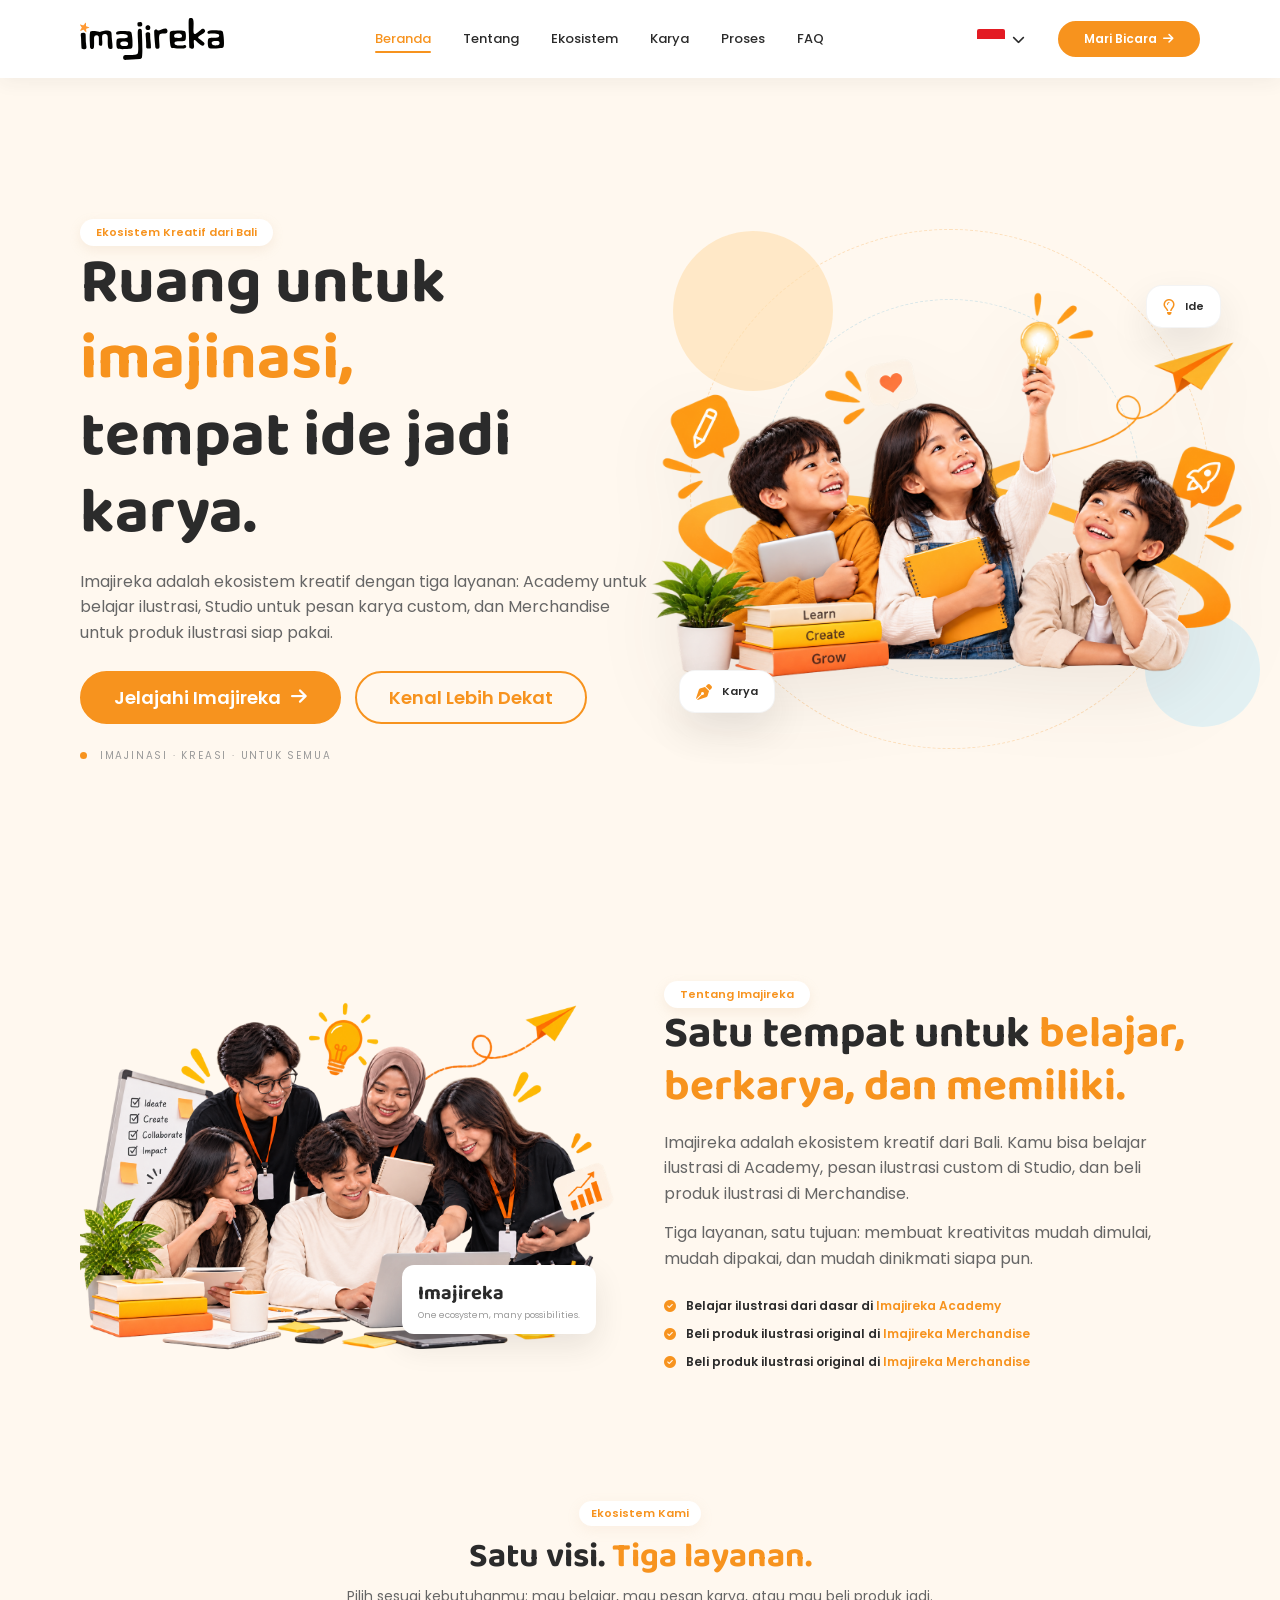
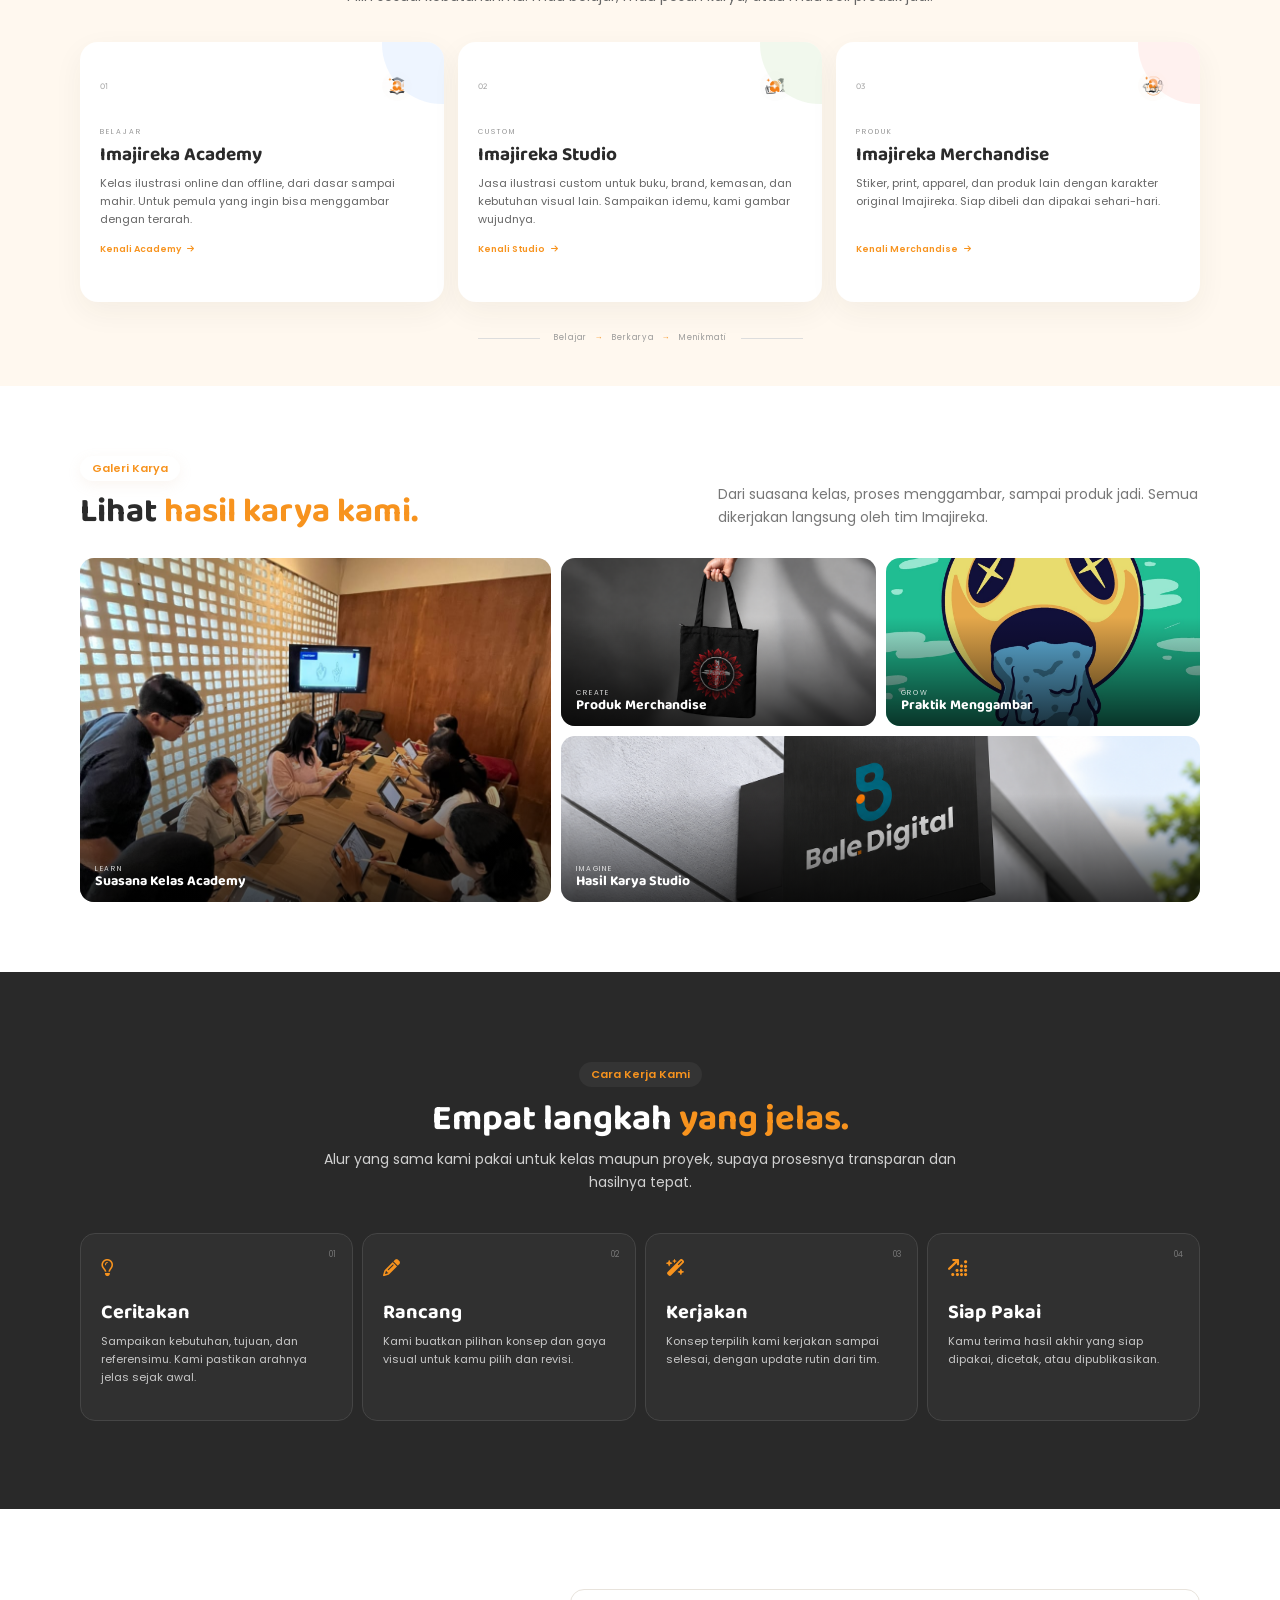
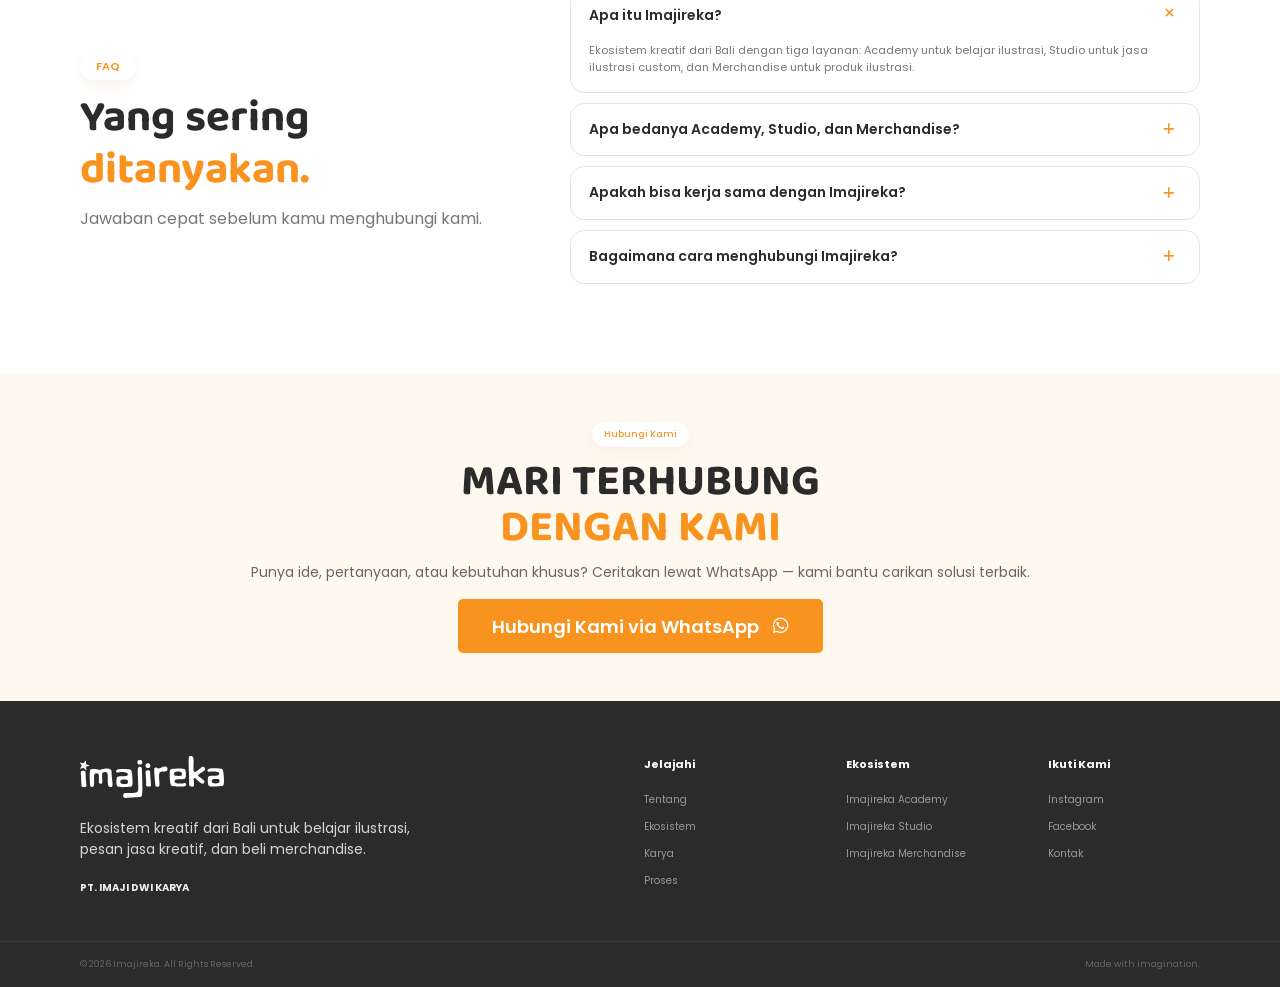
==== commit a95c1750: "fixed all" ====
--- a/index.html
+++ b/index.html
@@ -5,7 +5,7 @@
     <meta name="viewport" content="width=device-width, initial-scale=1.0" />
     <meta
       name="description"
-      content="Imajireka adalah creative ecosystem yang menghubungkan pendidikan ilustrasi, jasa kreatif, dan merchandise dalam satu ruang untuk berkarya."
+      content="Imajireka adalah ekosistem kreatif dari Bali: Academy untuk belajar ilustrasi, Studio untuk jasa ilustrasi custom, dan Merchandise untuk produk ilustrasi."
     />
     <title>Imajireka — Creative Ecosystem from Bali</title>
     <link rel="icon" type="image/png" href="assets/Imajireka Logo Bulat.png" />
@@ -75,7 +75,7 @@
           </div>
         </div>
 
-        <a href="#contact" class="nav-cta" data-i18n="nav.cta"
+        <a href="https://wa.me/6285190818491?text=Halo%20Imajireka%2C%20saya%20ingin%20bertanya." target="_blank" rel="noopener" class="nav-cta" data-i18n="nav.cta"
           >Mari Bicara
           <i class="fa-solid fa-arrow-right" style="margin-left: 0.4rem"></i
         ></a>
@@ -104,9 +104,9 @@
               Ruang untuk <span>imajinasi,</span><br />tempat ide jadi karya.
             </h1>
             <p data-i18n="hero.desc">
-              Imajireka hadir sebagai ruang kreatif yang mempertemukan proses
-              belajar, layanan kreatif, dan produk merchandise dalam satu
-              ekosistem.
+              Imajireka adalah ekosistem kreatif dengan tiga layanan: Academy
+              untuk belajar ilustrasi, Studio untuk pesan karya custom, dan
+              Merchandise untuk produk ilustrasi siap pakai.
             </p>
             <div class="hero-actions">
               <a href="#ecosystem" class="btn btn-primary" data-i18n="hero.btn1"
@@ -165,25 +165,22 @@
               >Tentang Imajireka</span
             >
             <h2 data-i18n="about.title">
-              Lebih dari sekadar <span>perusahaan kreatif.</span>
+              Satu tempat untuk <span>belajar, berkarya, dan memiliki.</span>
             </h2>
             <p>
-              Imajireka adalah ekosistem kreatif yang dibangun untuk memberi
-              ruang bagi ide untuk tumbuh. Kami menghubungkan tiga bagian yang
-              saling melengkapi: belajar melalui Academy, mewujudkan kebutuhan
-              kreatif melalui Studio, dan membawa karya lebih dekat melalui
-              Merchandise.
+              Imajireka adalah ekosistem kreatif dari Bali. Kamu bisa belajar
+              ilustrasi di Academy, pesan ilustrasi custom di Studio, dan beli
+              produk ilustrasi di Merchandise.
             </p>
             <p>
-              Dengan satu identitas, setiap bagian Imajireka memiliki peran yang
-              berbeda namun bergerak menuju tujuan yang sama: membuat
-              kreativitas lebih mudah dipelajari, digunakan, dan dinikmati.
+              Tiga layanan, satu tujuan: membuat kreativitas mudah dimulai,
+              mudah dipakai, dan mudah dinikmati siapa pun.
             </p>
             <div class="about-points">
               <div>
                 <i class="fa-solid fa-circle-check"></i
                 ><span data-i18n="about.point1"
-                  >Belajar dan berkembang bersama
+                  >Belajar ilustrasi dari dasar di
                   <span class="about-point-accent"
                     >Imajireka Academy</span
                   ></span
@@ -192,14 +189,14 @@
               <div>
                 <i class="fa-solid fa-circle-check"></i
                 ><span data-i18n="about.point2"
-                  >Wujudkan ide kreatifmu di
+                  >Pesan ilustrasi custom sesuai kebutuhan di
                   <span class="about-point-accent">Imajireka Studio</span></span
                 >
               </div>
               <div>
                 <i class="fa-solid fa-circle-check"></i
                 ><span data-i18n="about.point3"
-                  >Bawa karyamu menjadi nyata di
+                  >Beli produk ilustrasi original di
                   <span class="about-point-accent"
                     >Imajireka Merchandise</span
                   ></span
@@ -217,10 +214,10 @@
             <span class="section-label" data-i18n="eco.label"
               >Ekosistem Kami</span
             >
-            <h2 data-i18n="eco.title">Satu visi. <span>Tiga pilar.</span></h2>
+            <h2 data-i18n="eco.title">Satu visi. <span>Tiga layanan.</span></h2>
             <p>
-              Tiga bagian Imajireka dirancang untuk menemani perjalanan kreatif
-              dari proses belajar hingga karya yang bisa dinikmati.
+              Pilih sesuai kebutuhanmu: mau belajar, mau pesan karya, atau mau
+              beli produk jadi.
             </p>
           </div>
 
@@ -235,10 +232,10 @@
               <span class="card-kicker" data-i18n="eco.kicker1">Belajar</span>
               <h3>Imajireka Academy</h3>
               <p>
-                Ruang belajar ilustrasi untuk mengembangkan kemampuan, memahami
-                proses kreatif, dan membangun kepercayaan diri dalam berkarya.
-              </p>
-              <a href="#contact" data-i18n="eco.btn1"
+                Kelas ilustrasi online dan offline, dari dasar sampai mahir.
+                Untuk pemula yang ingin bisa menggambar dengan terarah.
+              </p>
+              <a href="https://wa.me/6285190818491?text=Halo%20Imajireka%20Academy%2C%20saya%20ingin%20bertanya%20tentang%20kelas%20ilustrasi." target="_blank" rel="noopener" data-i18n="eco.btn1"
                 >Kenali Academy <i class="fa-solid fa-arrow-right"></i
               ></a>
             </article>
@@ -250,13 +247,13 @@
                   <img src="assets/studio.png" alt="" />
                 </div>
               </div>
-              <span class="card-kicker" data-i18n="eco.kicker2">Berkarya</span>
+              <span class="card-kicker" data-i18n="eco.kicker2">Custom</span>
               <h3>Imajireka Studio</h3>
               <p>
-                Layanan kreatif untuk membantu menerjemahkan ide menjadi
-                ilustrasi, visual, dan kebutuhan komunikasi yang lebih bermakna.
-              </p>
-              <a href="#contact" data-i18n="eco.btn2"
+                Jasa ilustrasi custom untuk buku, brand, kemasan, dan kebutuhan
+                visual lain. Sampaikan idemu, kami gambar wujudnya.
+              </p>
+              <a href="https://wa.me/6285190818491?text=Halo%20Imajireka%20Studio%2C%20saya%20ingin%20pesan%20jasa%20ilustrasi." target="_blank" rel="noopener" data-i18n="eco.btn2"
                 >Kenali Studio <i class="fa-solid fa-arrow-right"></i
               ></a>
             </article>
@@ -269,14 +266,14 @@
                 </div>
               </div>
               <span class="card-kicker" data-i18n="eco.kicker3"
-                >Pengalaman</span
+                >Produk</span
               >
               <h3>Imajireka Merchandise</h3>
               <p>
-                Produk merchandise yang membawa karakter dan karya Imajireka ke
-                dalam benda-benda yang dekat dengan keseharian.
-              </p>
-              <a href="#contact" data-i18n="eco.btn3"
+                Stiker, print, apparel, dan produk lain dengan karakter original
+                Imajireka. Siap dibeli dan dipakai sehari-hari.
+              </p>
+              <a href="https://wa.me/6285190818491?text=Halo%20Imajireka%20Merchandise%2C%20saya%20ingin%20bertanya%20tentang%20produk." target="_blank" rel="noopener" data-i18n="eco.btn3"
                 >Kenali Merchandise <i class="fa-solid fa-arrow-right"></i
               ></a>
             </article>
@@ -284,7 +281,7 @@
 
           <div class="ecosystem-line reveal">
             <span></span>
-            <p>Learn <b>→</b> Create <b>→</b> Experience</p>
+            <p>Belajar <b>→</b> Berkarya <b>→</b> Menikmati</p>
             <span></span>
           </div>
         </div>
@@ -296,55 +293,58 @@
           <div class="work-heading reveal">
             <div>
               <span class="section-label" data-i18n="work.label"
-                >Sekilas tentang Imajireka</span
+                >Galeri Karya</span
               >
               <h2 data-i18n="work.title">
-                Ide yang <span>menjadi karya.</span>
+                Lihat <span>hasil karya kami.</span>
               </h2>
             </div>
             <p>
-              Kreativitas Imajireka hadir dalam berbagai bentuk—dari proses
-              belajar, eksplorasi visual, hingga karya yang dibawa ke kehidupan
-              sehari-hari.
+              Dari suasana kelas, proses menggambar, sampai produk jadi. Semua
+              dikerjakan langsung oleh tim Imajireka.
             </p>
           </div>
 
           <div class="work-grid">
-            <figure class="work-item work-large reveal">
+            <figure class="work-item work-large reveal" tabindex="0" role="button" aria-label="Lihat karya: Suasana Kelas Academy">
+              <img
+                src="assets/suasanakelas-imajireka.jpeg"
+                alt="Suasana kelas Imajireka"
+              />
+              <figcaption>
+                <span>Learn</span><strong>Suasana Kelas Academy</strong>
+              </figcaption>
+              <span class="work-zoom" aria-hidden="true"><i class="fa-solid fa-expand"></i></span>
+            </figure>
+            <figure class="work-item reveal" tabindex="0" role="button" aria-label="Lihat karya: Produk Merchandise">
+              <img
+                src="assets/imajireka-merch.png"
+                alt="Karya ilustrasi Imajireka"
+              />
+              <figcaption>
+                <span>Create</span><strong>Produk Merchandise</strong>
+              </figcaption>
+              <span class="work-zoom" aria-hidden="true"><i class="fa-solid fa-expand"></i></span>
+            </figure>
+            <figure class="work-item reveal" tabindex="0" role="button" aria-label="Lihat karya: Praktik Menggambar">
               <img
                 src="assets/imajireka-academy.jpeg"
                 alt="Aktivitas ilustrasi Imajireka"
               />
               <figcaption>
-                <span>Learn</span><strong>Eksplorasi Ilustrasi</strong>
+                <span>Grow</span><strong>Praktik Menggambar</strong>
               </figcaption>
+              <span class="work-zoom" aria-hidden="true"><i class="fa-solid fa-expand"></i></span>
             </figure>
-            <figure class="work-item reveal">
-              <img
-                src="assets/imajireka-merch.png"
-                alt="Karya ilustrasi Imajireka"
-              />
-              <figcaption>
-                <span>Create</span><strong>Proses Berkarya</strong>
-              </figcaption>
-            </figure>
-            <figure class="work-item reveal">
-              <img
-                src="assets/imajireka-academy2.jpeg"
-                alt="Kegiatan kreatif Imajireka"
-              />
-              <figcaption>
-                <span>Grow</span><strong>Ruang untuk Bertumbuh</strong>
-              </figcaption>
-            </figure>
-            <figure class="work-item work-wide reveal">
+            <figure class="work-item work-wide reveal" tabindex="0" role="button" aria-label="Lihat karya: Hasil Karya Studio">
               <img
                 src="assets/imajierka-studio.png"
                 alt="Karya visual Imajireka"
               />
               <figcaption>
-                <span>Imagine</span><strong>Setiap Ide Punya Cerita</strong>
+                <span>Imagine</span><strong>Hasil Karya Studio</strong>
               </figcaption>
+              <span class="work-zoom" aria-hidden="true"><i class="fa-solid fa-expand"></i></span>
             </figure>
           </div>
         </div>
@@ -355,47 +355,47 @@
         <div class="container">
           <div class="section-heading centered reveal">
             <span class="section-label" data-i18n="process.label"
-              >Alur Kreatif Kami</span
+              >Cara Kerja Kami</span
             >
             <h2 data-i18n="process.title">
-              Dari ide menuju <span>impact.</span>
+              Empat langkah <span>yang jelas.</span>
             </h2>
             <p>
-              Setiap perjalanan kreatif punya bentuk yang berbeda. Imajireka
-              menjaganya tetap terarah, kolaboratif, dan relevan dengan tujuan.
+              Alur yang sama kami pakai untuk kelas maupun proyek, supaya
+              prosesnya transparan dan hasilnya tepat.
             </p>
           </div>
           <div class="process-grid">
             <article class="process-card reveal">
               <span>01</span><i class="fa-regular fa-lightbulb"></i>
-              <h3 data-i18n="process.h1">Temukan</h3>
-              <p>
-                Memahami ide, kebutuhan, tujuan, dan cerita di balik sebuah
-                karya.
+              <h3 data-i18n="process.h1">Ceritakan</h3>
+              <p>
+                Sampaikan kebutuhan, tujuan, dan referensimu. Kami pastikan
+                arahnya jelas sejak awal.
               </p>
             </article>
             <article class="process-card reveal">
               <span>02</span><i class="fa-solid fa-pencil"></i>
-              <h3 data-i18n="process.h2">Jelajahi</h3>
-              <p>
-                Mengeksplorasi konsep, referensi, gaya visual, dan berbagai
-                kemungkinan.
+              <h3 data-i18n="process.h2">Rancang</h3>
+              <p>
+                Kami buatkan pilihan konsep dan gaya visual untuk kamu pilih
+                dan revisi.
               </p>
             </article>
             <article class="process-card reveal">
               <span>03</span><i class="fa-solid fa-wand-magic-sparkles"></i>
-              <h3 data-i18n="process.h3">Ciptakan</h3>
-              <p>
-                Mengubah konsep menjadi karya melalui proses yang terukur dan
-                kolaboratif.
+              <h3 data-i18n="process.h3">Kerjakan</h3>
+              <p>
+                Konsep terpilih kami kerjakan sampai selesai, dengan update
+                rutin dari tim.
               </p>
             </article>
             <article class="process-card reveal">
               <span>04</span><i class="fa-solid fa-arrow-up-right-dots"></i>
-              <h3 data-i18n="process.h4">Wujudkan</h3>
-              <p>
-                Membawa hasil akhir menjadi sesuatu yang bisa digunakan,
-                dipelajari, atau dinikmati.
+              <h3 data-i18n="process.h4">Siap Pakai</h3>
+              <p>
+                Kamu terima hasil akhir yang siap dipakai, dicetak, atau
+                dipublikasikan.
               </p>
             </article>
           </div>
@@ -408,12 +408,9 @@
           <div class="faq-intro reveal">
             <span class="section-label" data-i18n="faq.label">FAQ</span>
             <h2 data-i18n="faq.title">
-              Punya pertanyaan tentang <span>Imajireka?</span>
+              Yang sering <span>ditanyakan.</span>
             </h2>
-            <p>
-              Beberapa hal yang sering ingin diketahui sebelum mengenal lebih
-              jauh ekosistem Imajireka.
-            </p>
+            <p>Jawaban cepat sebelum kamu menghubungi kami.</p>
           </div>
           <div class="faq-list reveal">
             <details open>
@@ -421,32 +418,31 @@
                 Apa itu Imajireka?<i class="fa-solid fa-plus"></i>
               </summary>
               <p>
-                Imajireka adalah creative ecosystem yang menaungi Imajireka
-                Academy, Imajireka Studio, dan Imajireka Merchandise.
+                Ekosistem kreatif dari Bali dengan tiga layanan: Academy untuk
+                belajar ilustrasi, Studio untuk jasa ilustrasi custom, dan
+                Merchandise untuk produk ilustrasi.
               </p>
             </details>
             <details>
               <summary>
-                Apa perbedaan Academy, Studio, dan Merchandise?<i
+                Apa bedanya Academy, Studio, dan Merchandise?<i
                   class="fa-solid fa-plus"
                 ></i>
               </summary>
               <p>
-                Academy berfokus pada pembelajaran ilustrasi, Studio pada
-                layanan kreatif, sedangkan Merchandise menghadirkan produk yang
-                membawa karya Imajireka ke keseharian.
+                Academy untuk belajar. Studio untuk pesan karya custom.
+                Merchandise untuk beli produk jadi.
               </p>
             </details>
             <details>
               <summary>
-                Apakah saya bisa bekerja sama dengan Imajireka?<i
+                Apakah bisa kerja sama dengan Imajireka?<i
                   class="fa-solid fa-plus"
                 ></i>
               </summary>
               <p>
-                Tentu. Untuk kebutuhan kolaborasi, jasa kreatif, atau pertanyaan
-                lainnya, silakan hubungi tim Imajireka melalui kontak yang
-                tersedia.
+                Bisa. Kami terbuka untuk proyek ilustrasi, kolaborasi brand, dan
+                kemitraan. Hubungi kami lewat WhatsApp di bagian Kontak.
               </p>
             </details>
             <details>
@@ -456,8 +452,8 @@
                 ></i>
               </summary>
               <p>
-                Kamu dapat menghubungi tim Imajireka melalui kanal komunikasi
-                yang tercantum pada bagian kontak.
+                Klik tombol WhatsApp di bagian Kontak bawah. Tim kami akan
+                membalas di jam kerja.
               </p>
             </details>
           </div>
@@ -474,12 +470,11 @@
             MARI TERHUBUNG<br /><span>DENGAN KAMI</span>
           </h2>
           <p>
-            Temukan jawaban atas pertanyaan yang paling sering diajukan mengenai
-            kelas, studio kreatif, dan<br class="contact-break" />
-            merchandise.
+            Punya ide, pertanyaan, atau kebutuhan khusus? Ceritakan lewat
+            WhatsApp — kami bantu carikan solusi terbaik.
           </p>
-          <a href="#" class="contact-button" data-i18n="contact.btn"
-            >Hubungi Kami Melalui Whatsapp <i class="fa-brands fa-whatsapp"></i
+          <a href="https://wa.me/6285190818491?text=Halo%20Imajireka%2C%20saya%20ingin%20bertanya." target="_blank" rel="noopener" class="contact-button" data-i18n="contact.btn"
+            >Hubungi Kami via WhatsApp <i class="fa-brands fa-whatsapp"></i
           ></a>
         </div>
       </section>
@@ -492,8 +487,8 @@
             ><img src="assets/IMAJIREKA LOGO PANJANG_PUTIH.svg" alt="Imajireka"
           /></a>
           <p>
-            Imajireka adalah ruang kreatif yang menghubungkan belajar, berkarya,
-            dan berkembang.
+            Ekosistem kreatif dari Bali untuk belajar ilustrasi, pesan jasa
+            kreatif, dan beli merchandise.
           </p>
           <strong>PT. IMAJI DWI KARYA</strong>
         </div>
@@ -512,16 +507,16 @@
           <div class="footer-links">
             <h4>Follow Us</h4>
             <a
-              href="https://www.instagram.com/imajireka"
+              href="https://www.instagram.com/imajireka?stkn=MzcxczExNzd6enBv"
               target="_blank"
               rel="noopener"
               >Instagram</a
             ><a
-              href="https://www.facebook.com/share/18JcxRMe38/"
+              href="https://www.facebook.com/share/18RsgGKwdb/?mibextid=wwXIfr"
               target="_blank"
               rel="noopener"
               >Facebook</a
-            ><a href="#contact">Contact</a>
+            ><a href="https://wa.me/6285190818491?text=Halo%20Imajireka%2C%20saya%20ingin%20bertanya." target="_blank" rel="noopener">Contact</a>
           </div>
         </div>
       </div>
@@ -531,6 +526,29 @@
       </div>
     </footer>
 
+    <div class="work-lightbox" id="workLightbox" role="dialog" aria-modal="true" aria-hidden="true" aria-label="Pratinjau karya">
+      <div class="work-lightbox-backdrop" data-lightbox-close></div>
+      <div class="work-lightbox-dialog" role="document">
+        <button class="work-lightbox-close" type="button" aria-label="Tutup pratinjau">
+          <i class="fa-solid fa-xmark"></i>
+        </button>
+        <button class="work-lightbox-nav work-lightbox-prev" type="button" aria-label="Karya sebelumnya">
+          <i class="fa-solid fa-chevron-left"></i>
+        </button>
+        <figure class="work-lightbox-figure">
+          <img id="workLightboxImage" src="" alt="" />
+          <figcaption>
+            <span id="workLightboxTag"></span>
+            <strong id="workLightboxTitle"></strong>
+            <em id="workLightboxCounter"></em>
+          </figcaption>
+        </figure>
+        <button class="work-lightbox-nav work-lightbox-next" type="button" aria-label="Karya berikutnya">
+          <i class="fa-solid fa-chevron-right"></i>
+        </button>
+      </div>
+    </div>
+
     <script src="js/script.js"></script>
   </body>
 </html>
--- a/css/style.css
+++ b/css/style.css
@@ -2005,3 +2005,181 @@
     display: none;
   }
 }
+
+/* =========================================================
+   WORK LIGHTBOX — klik karya untuk tampil full
+========================================================= */
+.work-item {
+  cursor: zoom-in;
+}
+.work-item:focus-visible {
+  outline: 2px solid var(--color-orange);
+  outline-offset: 3px;
+}
+.work-zoom {
+  position: absolute;
+  z-index: 2;
+  top: 12px;
+  right: 12px;
+  width: 32px;
+  height: 32px;
+  display: inline-flex;
+  align-items: center;
+  justify-content: center;
+  background: rgba(0, 0, 0, 0.45);
+  color: #fff;
+  border-radius: 50%;
+  font-size: 13px;
+  opacity: 0;
+  transform: scale(0.9);
+  transition: opacity 0.25s ease, transform 0.25s ease;
+  pointer-events: none;
+}
+.work-item:hover .work-zoom,
+.work-item:focus-visible .work-zoom {
+  opacity: 1;
+  transform: scale(1);
+}
+.work-lightbox {
+  position: fixed;
+  inset: 0;
+  z-index: 2000;
+  display: flex;
+  align-items: center;
+  justify-content: center;
+  padding: 24px;
+  visibility: hidden;
+  opacity: 0;
+  transition: opacity 0.25s ease, visibility 0.25s ease;
+}
+.work-lightbox.open {
+  visibility: visible;
+  opacity: 1;
+}
+.work-lightbox-backdrop {
+  position: absolute;
+  inset: 0;
+  background: rgba(20, 16, 12, 0.78);
+  backdrop-filter: blur(6px);
+  -webkit-backdrop-filter: blur(6px);
+}
+.work-lightbox-dialog {
+  position: relative;
+  width: min(920px, 100%);
+  max-height: min(88vh, 820px);
+  display: flex;
+  align-items: stretch;
+  justify-content: center;
+  gap: 12px;
+}
+.work-lightbox-figure {
+  margin: 0;
+  flex: 1 1 auto;
+  min-width: 0;
+  background: #111;
+  border-radius: 18px;
+  overflow: hidden;
+  box-shadow: 0 30px 80px rgba(0, 0, 0, 0.45);
+  transform: translateY(10px) scale(0.98);
+  transition: transform 0.25s ease;
+}
+.work-lightbox.open .work-lightbox-figure {
+  transform: none;
+}
+.work-lightbox-figure img {
+  display: block;
+  width: 100%;
+  height: min(66vh, 560px);
+  object-fit: contain;
+  background: #111;
+}
+.work-lightbox-figure figcaption {
+  display: flex;
+  align-items: baseline;
+  gap: 10px;
+  padding: 14px 18px 16px;
+  background: #fff;
+}
+.work-lightbox-figure figcaption span {
+  font-size: 10px;
+  text-transform: uppercase;
+  letter-spacing: 2px;
+  color: var(--color-orange);
+  font-weight: 700;
+}
+.work-lightbox-figure figcaption strong {
+  font-family: var(--font-heading);
+  font-size: 20px;
+  color: var(--color-dark);
+  flex: 1 1 auto;
+}
+.work-lightbox-figure figcaption em {
+  font-style: normal;
+  font-size: 12px;
+  color: #999;
+  white-space: nowrap;
+}
+.work-lightbox-close,
+.work-lightbox-nav {
+  border: 0;
+  cursor: pointer;
+  display: inline-flex;
+  align-items: center;
+  justify-content: center;
+  border-radius: 50%;
+  background: rgba(255, 255, 255, 0.94);
+  color: var(--color-dark);
+  transition: transform 0.2s ease, background 0.2s ease;
+}
+.work-lightbox-close:hover,
+.work-lightbox-nav:hover {
+  background: var(--color-orange);
+  color: #fff;
+  transform: scale(1.05);
+}
+.work-lightbox-close {
+  position: absolute;
+  top: -14px;
+  right: -6px;
+  width: 40px;
+  height: 40px;
+  font-size: 16px;
+  z-index: 2;
+}
+.work-lightbox-nav {
+  align-self: center;
+  flex: 0 0 auto;
+  width: 44px;
+  height: 44px;
+  font-size: 15px;
+}
+@media (max-width: 640px) {
+  .work-lightbox {
+    padding: 14px;
+  }
+  .work-lightbox-dialog {
+    gap: 8px;
+  }
+  .work-lightbox-figure img {
+    height: min(58vh, 420px);
+  }
+  .work-lightbox-figure figcaption strong {
+    font-size: 16px;
+  }
+  .work-lightbox-nav {
+    position: absolute;
+    top: 40%;
+    width: 38px;
+    height: 38px;
+  }
+  .work-lightbox-prev {
+    left: 6px;
+  }
+  .work-lightbox-next {
+    right: 6px;
+  }
+  .work-lightbox-close {
+    top: 6px;
+    right: 6px;
+  }
+}
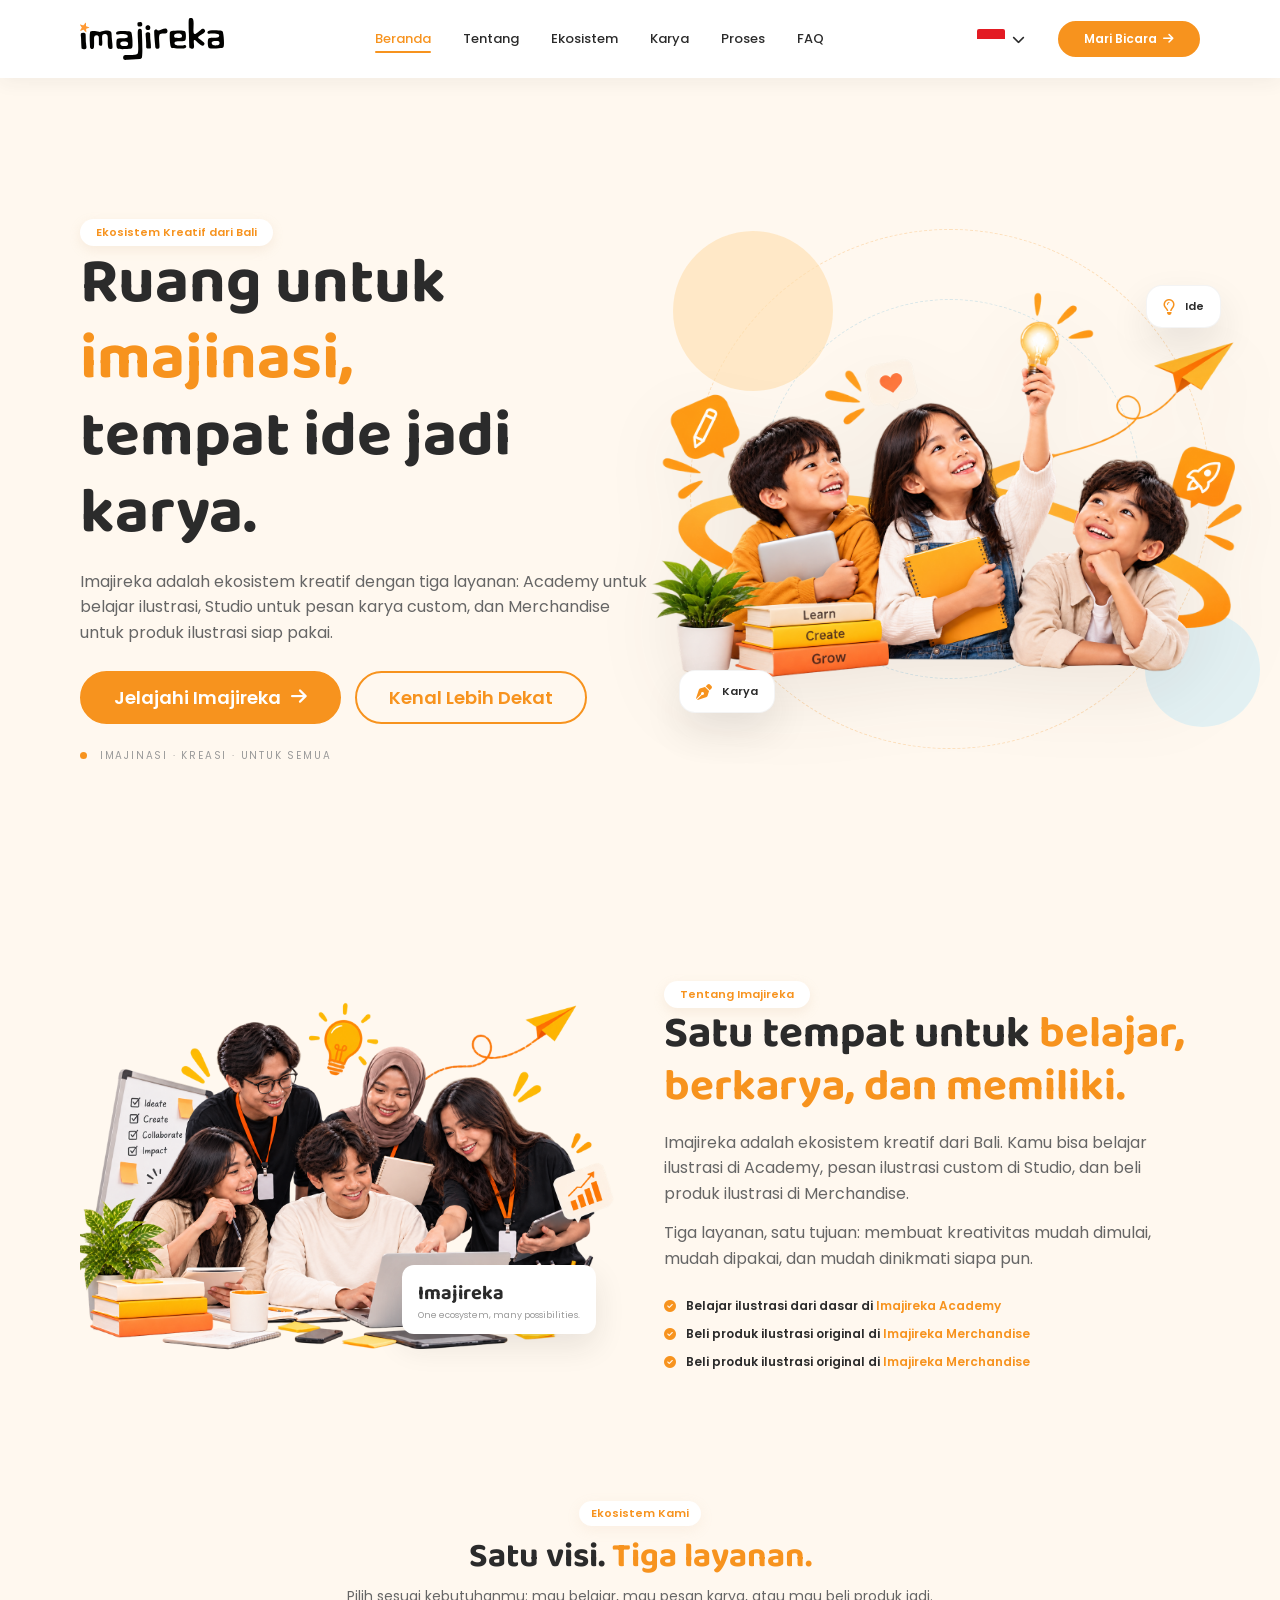
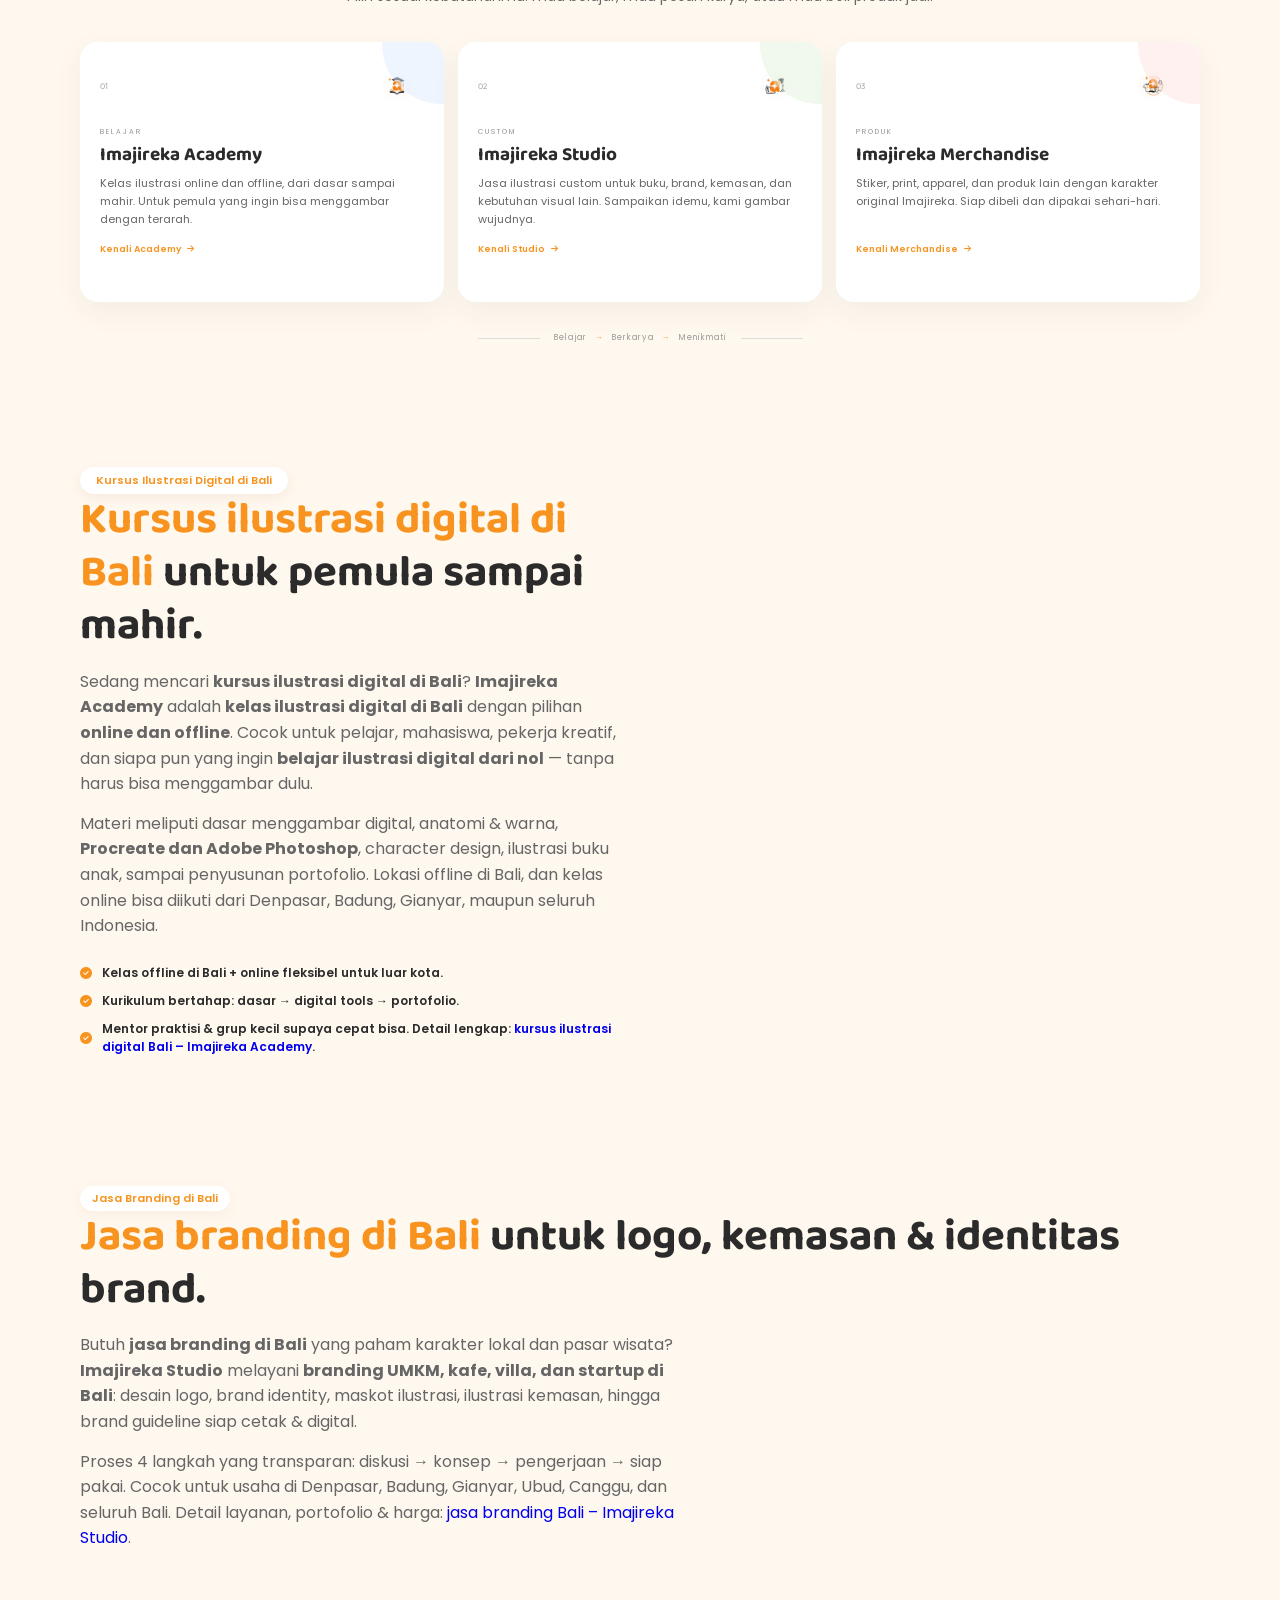
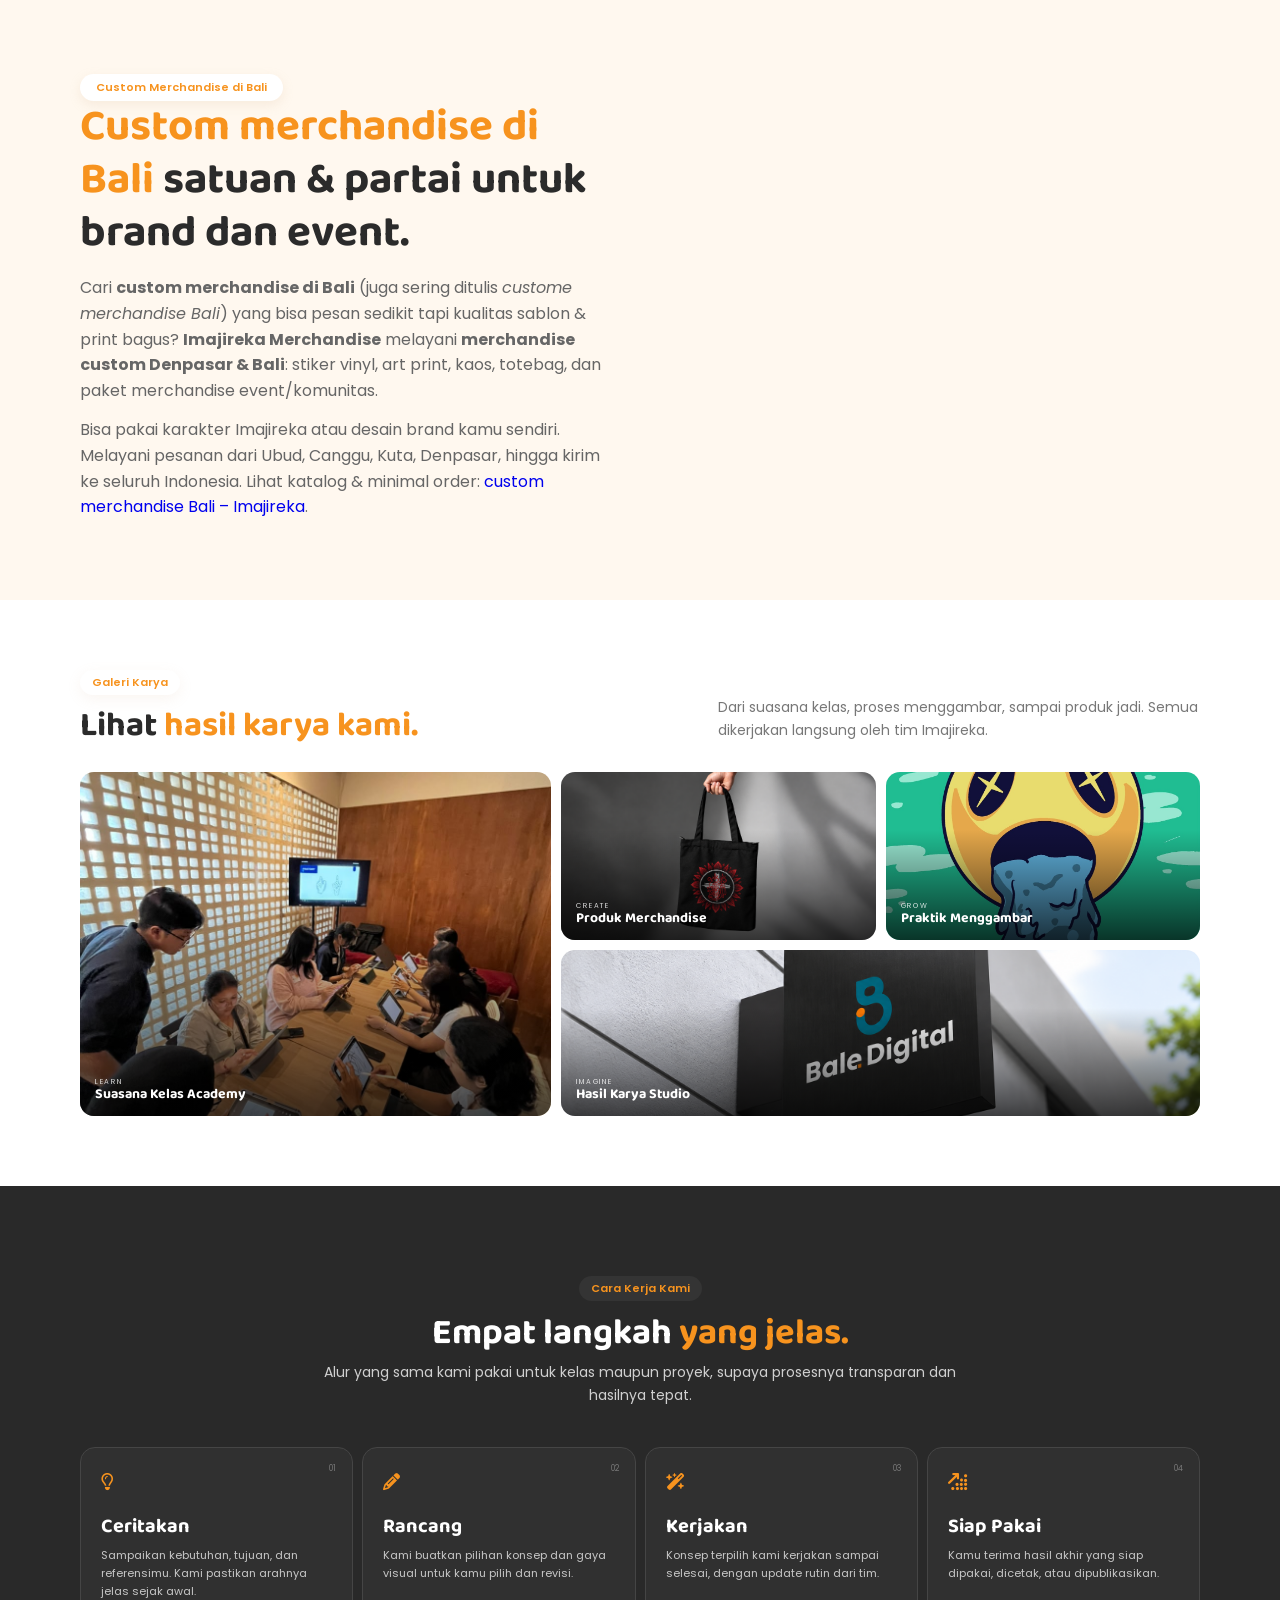
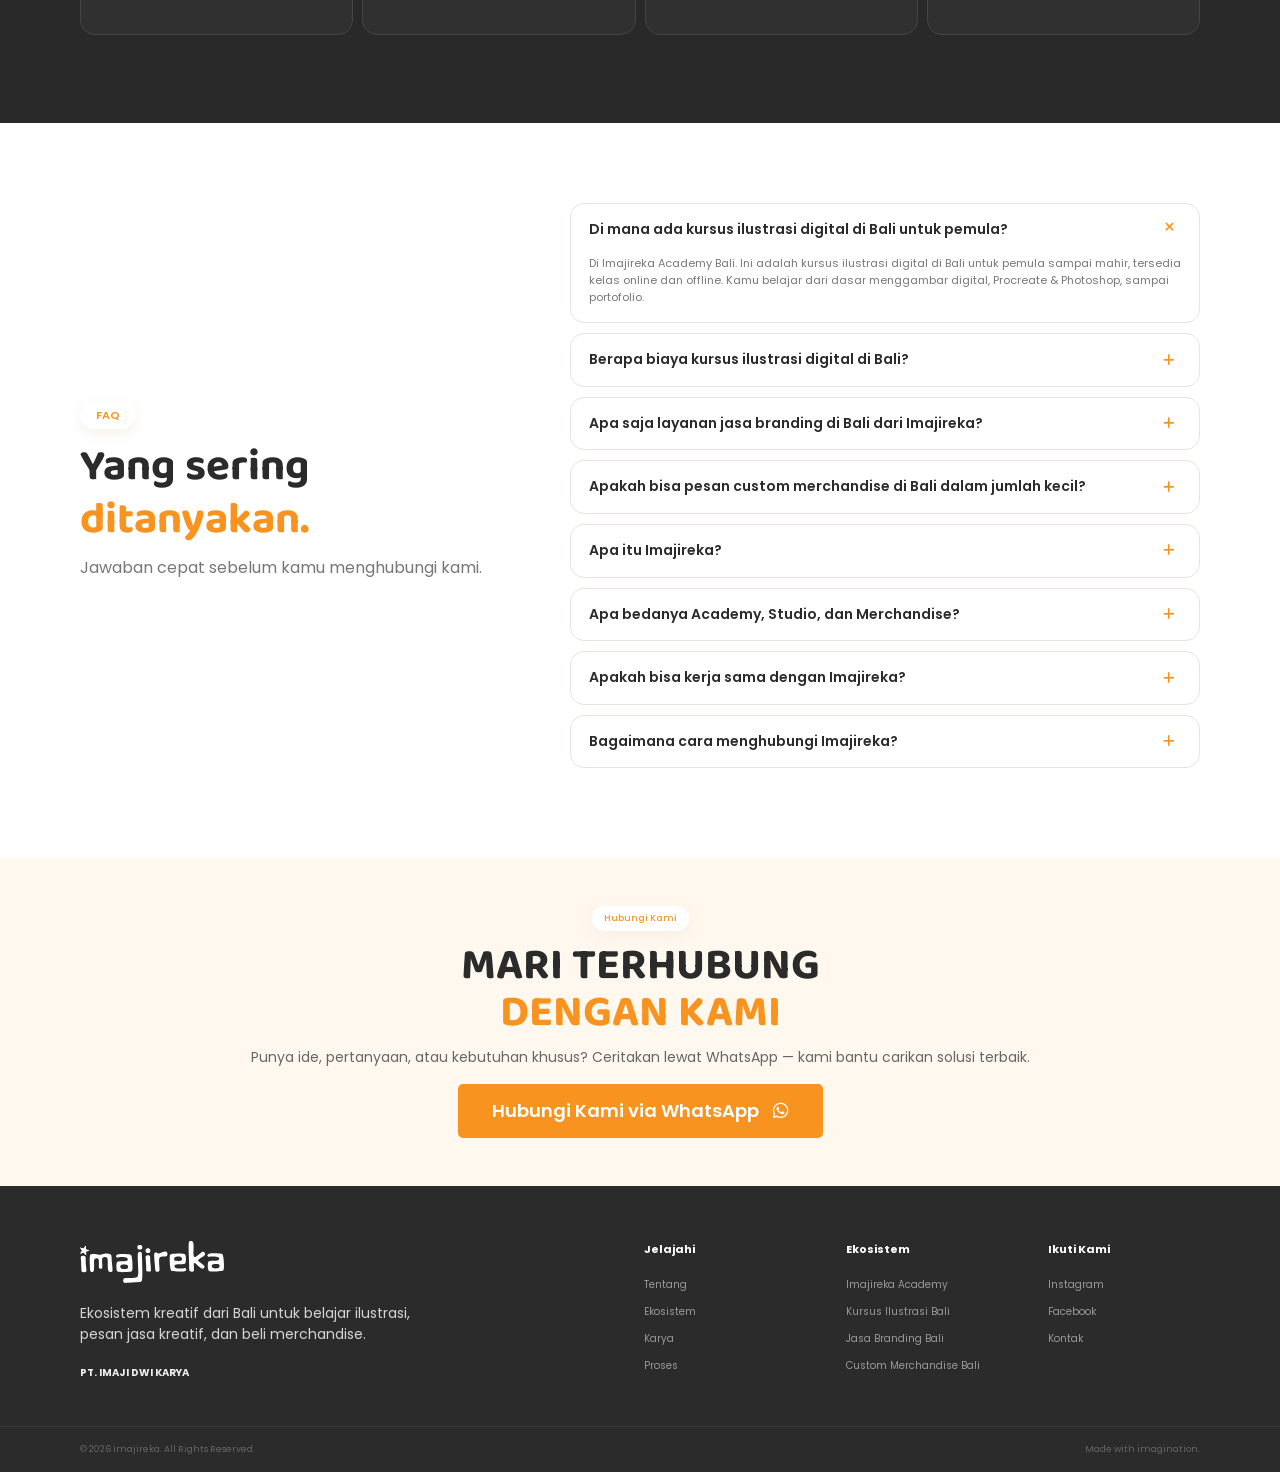
==== commit 5715778e: "linked merchandise" ====
--- a/index.html
+++ b/index.html
@@ -3,12 +3,65 @@
   <head>
     <meta charset="UTF-8" />
     <meta name="viewport" content="width=device-width, initial-scale=1.0" />
+    <title>
+      Kursus Ilustrasi Digital, Jasa Branding & Custom Merchandise di Bali |
+      Imajireka
+    </title>
     <meta
       name="description"
-      content="Imajireka adalah ekosistem kreatif dari Bali: Academy untuk belajar ilustrasi, Studio untuk jasa ilustrasi custom, dan Merchandise untuk produk ilustrasi."
+      content="Imajireka Bali: kursus ilustrasi digital di Bali, jasa branding Bali untuk logo & kemasan, dan custom merchandise Bali (stiker, apparel, print). Online & offline. Konsultasi gratis via WhatsApp!"
     />
-    <title>Imajireka — Creative Ecosystem from Bali</title>
+    <meta
+      name="keywords"
+      content="kursus ilustrasi digital bali, jasa branding bali, custom merchandise bali, custome merchandise bali, jasa logo bali, jasa desain kemasan bali, merchandise custom denpasar, sablon custom bali, Imajireka Academy, Imajireka Studio"
+    />
+    <meta name="author" content="Imajireka — PT. Imaji Dwi Karya" />
+    <meta name="robots" content="index, follow" />
+    <meta name="theme-color" content="#ff6b35" />
+    <link rel="canonical" href="https://imajireka.com/" />
+    <link rel="alternate" hreflang="id" href="https://imajireka.com/" />
+    <link rel="alternate" hreflang="en" href="https://imajireka.com/" />
+    <link rel="alternate" hreflang="x-default" href="https://imajireka.com/" />
+
+    <!-- Open Graph -->
+    <meta property="og:type" content="website" />
+    <meta property="og:site_name" content="Imajireka" />
+    <meta property="og:locale" content="id_ID" />
+    <meta property="og:url" content="https://imajireka.com/" />
+    <meta property="og:title"
+      content="Kursus Ilustrasi, Jasa Branding & Custom Merchandise di Bali | Imajireka"
+    />
+    <meta
+      property="og:description"
+      content="Kursus ilustrasi digital di Bali, jasa branding Bali (logo, kemasan, maskot), dan custom merchandise Bali. Satu ekosistem kreatif dari Bali."
+    />
+    <meta
+      property="og:image"
+      content="https://imajireka.com/assets/heroImage.png"
+    />
+    <meta
+      property="og:image:alt"
+      content="Ilustrasi proses kreatif Imajireka"
+    />
+
+    <!-- Twitter Card -->
+    <meta name="twitter:card" content="summary_large_image" />
+    <meta
+      name="twitter:title"
+      content="Kursus Ilustrasi, Jasa Branding & Custom Merchandise Bali | Imajireka"
+    />
+    <meta
+      name="twitter:description"
+      content="Kursus ilustrasi digital Bali, jasa branding Bali, dan custom merchandise Bali. Online & offline."
+    />
+    <meta
+      name="twitter:image"
+      content="https://imajireka.com/assets/heroImage.png"
+    />
+
     <link rel="icon" type="image/png" href="assets/Imajireka Logo Bulat.png" />
+    <link rel="apple-touch-icon" href="assets/Imajireka Logo Bulat.png" />
+    <link rel="preconnect" href="https://cdnjs.cloudflare.com" crossorigin />
     <link rel="stylesheet" href="css/global.css" />
     <link rel="stylesheet" href="css/style.css" />
     <link rel="stylesheet" href="css/responsive.css" />
@@ -16,6 +69,145 @@
       rel="stylesheet"
       href="https://cdnjs.cloudflare.com/ajax/libs/font-awesome/6.7.2/css/all.min.css"
     />
+
+    <!-- Structured Data -->
+    <script type="application/ld+json">
+      {
+        "@context": "https://schema.org",
+        "@graph": [
+          {
+            "@type": "Organization",
+            "@id": "https://imajireka.com/#organization",
+            "name": "Imajireka",
+            "legalName": "PT. Imaji Dwi Karya",
+            "url": "https://imajireka.com/",
+            "logo": "https://imajireka.com/assets/Imajireka%20Logo%20Bulat.png",
+            "description": "Ekosistem kreatif dari Bali: Academy untuk belajar ilustrasi, Studio untuk jasa ilustrasi custom, dan Merchandise untuk produk ilustrasi original.",
+            "sameAs": [
+              "https://www.instagram.com/imajireka",
+              "https://www.facebook.com/share/18RsgGKwdb/",
+              "https://imajireka.com/academy/"
+            ]
+          },
+          {
+            "@type": "WebSite",
+            "@id": "https://imajireka.com/#website",
+            "url": "https://imajireka.com/",
+            "name": "Imajireka",
+            "publisher": { "@id": "https://imajireka.com/#organization" },
+            "inLanguage": ["id", "en"]
+          },
+          {
+            "@type": "Course",
+            "@id": "https://imajireka.com/kursus-ilustrasi-digital-bali.html#course",
+            "name": "Kursus Ilustrasi Digital di Bali – Imajireka Academy",
+            "description": "Kursus ilustrasi digital di Bali untuk pemula sampai mahir. Kelas online dan offline di Bali: dasar menggambar digital, Procreate, Adobe Photoshop, character design, dan portofolio.",
+            "provider": {
+              "@id": "https://imajireka.com/#organization"
+            },
+            "hasCourseInstance": [
+              {
+                "@type": "CourseInstance",
+                "courseMode": ["online", "onsite"],
+                "courseWorkload": "P4W",
+                "location": "Bali, Indonesia"
+              }
+            ]
+          },
+          {
+            "@type": "ProfessionalService",
+            "@id": "https://imajireka.com/jasa-branding-bali.html#service",
+            "name": "Jasa Branding di Bali – Imajireka Studio",
+            "description": "Jasa branding di Bali: desain logo, brand identity, maskot ilustrasi, kemasan produk, dan brand guideline untuk UMKM, kafe, hotel dan startup di Bali.",
+            "provider": { "@id": "https://imajireka.com/#organization" },
+            "areaServed": "Bali, Indonesia",
+            "url": "https://imajireka.com/jasa-branding-bali.html"
+          },
+          {
+            "@type": "Product",
+            "@id": "https://imajireka.com/custom-merchandise-bali.html#product",
+            "name": "Custom Merchandise di Bali – Imajireka Merchandise",
+            "description": "Custom merchandise di Bali: stiker, art print, kaos, totebag, dan merchandise custom satuan maupun partai untuk komunitas, brand, dan event di Bali.",
+            "brand": { "@type": "Brand", "name": "Imajireka" },
+            "offers": {
+              "@type": "Offer",
+              "availability": "https://schema.org/InStock",
+              "areaServed": "Bali, Indonesia"
+            }
+          },
+          {
+            "@type": "FAQPage",
+            "@id": "https://imajireka.com/#faq",
+            "mainEntity": [
+              {
+                "@type": "Question",
+                "name": "Apa itu Imajireka?",
+                "acceptedAnswer": {
+                  "@type": "Answer",
+                  "text": "Ekosistem kreatif dari Bali dengan tiga layanan: Academy untuk belajar ilustrasi, Studio untuk jasa ilustrasi custom, dan Merchandise untuk produk ilustrasi."
+                }
+              },
+              {
+                "@type": "Question",
+                "name": "Apa bedanya Academy, Studio, dan Merchandise?",
+                "acceptedAnswer": {
+                  "@type": "Answer",
+                  "text": "Academy untuk belajar. Studio untuk pesan karya custom. Merchandise untuk beli produk jadi."
+                }
+              },
+              {
+                "@type": "Question",
+                "name": "Di mana ada kursus ilustrasi digital di Bali untuk pemula?",
+                "acceptedAnswer": {
+                  "@type": "Answer",
+                  "text": "Di Imajireka Academy Bali. Kami menyediakan kursus ilustrasi digital di Bali untuk pemula sampai mahir, tersedia kelas online dan offline. Materi mulai dari dasar menggambar digital, Procreate & Photoshop, hingga character design dan portofolio. Lihat detail di halaman kursus ilustrasi digital Bali kami."
+                }
+              },
+              {
+                "@type": "Question",
+                "name": "Berapa biaya kursus ilustrasi digital di Bali di Imajireka?",
+                "acceptedAnswer": {
+                  "@type": "Answer",
+                  "text": "Biaya tergantung level dan format kelas (online/offline, privat/grup). Hubungi kami via WhatsApp untuk info biaya terbaru dan jadwal kursus ilustrasi digital di Bali."
+                }
+              },
+              {
+                "@type": "Question",
+                "name": "Apa saja layanan jasa branding di Bali dari Imajireka?",
+                "acceptedAnswer": {
+                  "@type": "Answer",
+                  "text": "Imajireka Studio menyediakan jasa branding di Bali: desain logo, brand identity, maskot & ilustrasi brand, desain kemasan, dan brand guideline. Cocok untuk UMKM, kafe, villa, dan startup di Bali. Lihat detail di halaman jasa branding Bali."
+                }
+              },
+              {
+                "@type": "Question",
+                "name": "Apakah bisa pesan custom merchandise di Bali satuan atau partai kecil?",
+                "acceptedAnswer": {
+                  "@type": "Answer",
+                  "text": "Bisa. Imajireka melayani custom merchandise di Bali mulai dari satuan hingga partai: stiker, art print, kaos, totebag, dan merchandise untuk event/komunitas. Hubungi WhatsApp untuk katalog dan harga."
+                }
+              },
+              {
+                "@type": "Question",
+                "name": "Apakah bisa kerja sama dengan Imajireka?",
+                "acceptedAnswer": {
+                  "@type": "Answer",
+                  "text": "Bisa. Kami terbuka untuk proyek ilustrasi, kolaborasi brand, dan kemitraan. Hubungi kami lewat WhatsApp di bagian Kontak."
+                }
+              },
+              {
+                "@type": "Question",
+                "name": "Bagaimana cara menghubungi Imajireka?",
+                "acceptedAnswer": {
+                  "@type": "Answer",
+                  "text": "Klik tombol WhatsApp di bagian Kontak bawah. Tim kami akan membalas di jam kerja."
+                }
+              }
+            ]
+          }
+        ]
+      }
+    </script>
   </head>
   <body>
     <header class="site-header">
@@ -75,7 +267,12 @@
           </div>
         </div>
 
-        <a href="https://wa.me/6285190818491?text=Halo%20Imajireka%2C%20saya%20ingin%20bertanya." target="_blank" rel="noopener" class="nav-cta" data-i18n="nav.cta"
+        <a
+          href="https://wa.me/6285190818491?text=Halo%20Imajireka%2C%20saya%20ingin%20bertanya."
+          target="_blank"
+          rel="noopener"
+          class="nav-cta"
+          data-i18n="nav.cta"
           >Mari Bicara
           <i class="fa-solid fa-arrow-right" style="margin-left: 0.4rem"></i
         ></a>
@@ -132,7 +329,8 @@
             <div class="hero-art-card">
               <img
                 src="assets/heroImage.png"
-                alt="Ilustrasi proses kreatif Imajireka"
+                alt="Kursus ilustrasi digital di Bali - proses kreatif Imajireka"
+                fetchpriority="high"
               />
             </div>
             <div class="floating-card floating-idea">
@@ -153,6 +351,7 @@
               <img
                 src="assets/about-img.png"
                 alt="Tim dan aktivitas kreatif Imajireka"
+                loading="lazy"
               />
             </div>
             <div class="image-caption">
@@ -226,16 +425,27 @@
               <div class="card-top">
                 <span class="card-number">01</span>
                 <div class="icon-wrap">
-                  <img src="assets/academy.png" alt="" />
+                  <img
+                    src="assets/academy.png"
+                    alt="Ikon Imajireka Academy — kelas ilustrasi"
+                    loading="lazy"
+                  />
                 </div>
               </div>
               <span class="card-kicker" data-i18n="eco.kicker1">Belajar</span>
               <h3>Imajireka Academy</h3>
               <p>
-                Kelas ilustrasi online dan offline, dari dasar sampai mahir.
-                Untuk pemula yang ingin bisa menggambar dengan terarah.
-              </p>
-              <a href="https://wa.me/6285190818491?text=Halo%20Imajireka%20Academy%2C%20saya%20ingin%20bertanya%20tentang%20kelas%20ilustrasi." target="_blank" rel="noopener" data-i18n="eco.btn1"
+                <a href="kursus-ilustrasi-digital-bali.html"
+                  >Kursus ilustrasi digital di Bali</a
+                >
+                — kelas online dan offline, dari dasar sampai mahir. Untuk
+                pemula yang ingin bisa menggambar digital dengan terarah.
+              </p>
+              <a
+                href="https://imajireka.com/academy/"
+                target="_blank"
+                rel="noopener"
+                data-i18n="eco.btn1"
                 >Kenali Academy <i class="fa-solid fa-arrow-right"></i
               ></a>
             </article>
@@ -244,36 +454,51 @@
               <div class="card-top">
                 <span class="card-number">02</span>
                 <div class="icon-wrap">
-                  <img src="assets/studio.png" alt="" />
+                  <img
+                    src="assets/studio.png"
+                    alt="Jasa branding di Bali — Imajireka Studio"
+                    loading="lazy"
+                  />
                 </div>
               </div>
               <span class="card-kicker" data-i18n="eco.kicker2">Custom</span>
               <h3>Imajireka Studio</h3>
               <p>
-                Jasa ilustrasi custom untuk buku, brand, kemasan, dan kebutuhan
-                visual lain. Sampaikan idemu, kami gambar wujudnya.
-              </p>
-              <a href="https://wa.me/6285190818491?text=Halo%20Imajireka%20Studio%2C%20saya%20ingin%20pesan%20jasa%20ilustrasi." target="_blank" rel="noopener" data-i18n="eco.btn2"
+                <a href="jasa-branding-bali.html">Jasa branding di Bali</a> —
+                logo, identitas brand, maskot ilustrasi, dan kemasan untuk
+                UMKM, kafe, dan startup. Sampaikan idemu, kami gambar wujudnya.
+              </p>
+              <span class="card-cta" data-i18n="eco.btn2"
                 >Kenali Studio <i class="fa-solid fa-arrow-right"></i
-              ></a>
+              ></span>
             </article>
 
             <article class="ecosystem-card merchandise reveal">
               <div class="card-top">
                 <span class="card-number">03</span>
                 <div class="icon-wrap">
-                  <img src="assets/merchandise.png" alt="" />
+                  <img
+                    src="assets/merchandise.png"
+                    alt="Custom merchandise di Bali — Imajireka Merchandise"
+                    loading="lazy"
+                  />
                 </div>
               </div>
-              <span class="card-kicker" data-i18n="eco.kicker3"
-                >Produk</span
-              >
+              <span class="card-kicker" data-i18n="eco.kicker3">Produk</span>
               <h3>Imajireka Merchandise</h3>
               <p>
-                Stiker, print, apparel, dan produk lain dengan karakter original
-                Imajireka. Siap dibeli dan dipakai sehari-hari.
-              </p>
-              <a href="https://wa.me/6285190818491?text=Halo%20Imajireka%20Merchandise%2C%20saya%20ingin%20bertanya%20tentang%20produk." target="_blank" rel="noopener" data-i18n="eco.btn3"
+                <a href="custom-merchandise-bali.html"
+                  >Custom merchandise di Bali</a
+                >
+                — stiker, print, kaos, totebag custom satuan & partai dengan
+                karakter original Imajireka atau desain brand kamu.
+              </p>
+              <a
+                href="https://merchandise.imajireka.com"
+                target="_blank"
+                rel="noopener"
+                class="card-cta"
+                data-i18n="eco.btn3"
                 >Kenali Merchandise <i class="fa-solid fa-arrow-right"></i
               ></a>
             </article>
@@ -283,6 +508,120 @@
             <span></span>
             <p>Belajar <b>→</b> Berkarya <b>→</b> Menikmati</p>
             <span></span>
+          </div>
+        </div>
+      </section>
+
+      <!-- SEO: Kursus Ilustrasi Digital Bali -->
+      <section id="kursus-ilustrasi-bali" class="about-section section-light">
+        <div class="about-container container">
+          <div class="about-copy reveal">
+            <span class="section-label"
+              >Kursus Ilustrasi Digital di Bali</span
+            >
+            <h2>
+              <span>Kursus ilustrasi digital di Bali</span> untuk pemula sampai
+              mahir.
+            </h2>
+            <p>
+              Sedang mencari <strong>kursus ilustrasi digital di Bali</strong>?
+              <strong>Imajireka Academy</strong> adalah
+              <strong>kelas ilustrasi digital di Bali</strong> dengan pilihan
+              <strong>online dan offline</strong>. Cocok untuk pelajar,
+              mahasiswa, pekerja kreatif, dan siapa pun yang ingin
+              <strong>belajar ilustrasi digital dari nol</strong> — tanpa harus
+              bisa menggambar dulu.
+            </p>
+            <p>
+              Materi meliputi dasar menggambar digital, anatomi & warna,
+              <strong>Procreate dan Adobe Photoshop</strong>, character design,
+              ilustrasi buku anak, sampai penyusunan portofolio. Lokasi offline
+              di Bali, dan kelas online bisa diikuti dari Denpasar, Badung,
+              Gianyar, maupun seluruh Indonesia.
+            </p>
+            <div class="about-points">
+              <div>
+                <i class="fa-solid fa-circle-check"></i
+                ><span
+                  >Kelas offline di Bali + online fleksibel untuk luar
+                  kota.</span
+                >
+              </div>
+              <div>
+                <i class="fa-solid fa-circle-check"></i
+                ><span
+                  >Kurikulum bertahap: dasar → digital tools →
+                  portofolio.</span
+                >
+              </div>
+              <div>
+                <i class="fa-solid fa-circle-check"></i
+                ><span
+                  >Mentor praktisi & grup kecil supaya cepat bisa. Detail
+                  lengkap:
+                  <a href="kursus-ilustrasi-digital-bali.html"
+                    >kursus ilustrasi digital Bali – Imajireka Academy</a
+                  >.</span
+                >
+              </div>
+            </div>
+          </div>
+        </div>
+      </section>
+
+      <!-- SEO: Jasa Branding Bali -->
+      <section id="jasa-branding-bali" class="ecosystem-section">
+        <div class="container">
+          <div class="about-copy reveal">
+            <span class="section-label">Jasa Branding di Bali</span>
+            <h2>
+              <span>Jasa branding di Bali</span> untuk logo, kemasan & identitas
+              brand.
+            </h2>
+            <p>
+              Butuh <strong>jasa branding di Bali</strong> yang paham karakter
+              lokal dan pasar wisata? <strong>Imajireka Studio</strong>
+              melayani <strong>branding UMKM, kafe, villa, dan startup di
+              Bali</strong>: desain logo, brand identity, maskot ilustrasi,
+              ilustrasi kemasan, hingga brand guideline siap cetak & digital.
+            </p>
+            <p>
+              Proses 4 langkah yang transparan: diskusi → konsep → pengerjaan →
+              siap pakai. Cocok untuk usaha di Denpasar, Badung, Gianyar, Ubud,
+              Canggu, dan seluruh Bali. Detail layanan, portofolio & harga:
+              <a href="jasa-branding-bali.html"
+                >jasa branding Bali – Imajireka Studio</a
+              >.
+            </p>
+          </div>
+        </div>
+      </section>
+
+      <!-- SEO: Custom Merchandise Bali -->
+      <section id="custom-merchandise-bali" class="about-section section-light">
+        <div class="about-container container">
+          <div class="about-copy reveal">
+            <span class="section-label">Custom Merchandise di Bali</span>
+            <h2>
+              <span>Custom merchandise di Bali</span> satuan & partai untuk
+              brand dan event.
+            </h2>
+            <p>
+              Cari <strong>custom merchandise di Bali</strong> (juga sering
+              ditulis <em>custome merchandise Bali</em>) yang bisa pesan sedikit
+              tapi kualitas sablon & print bagus?
+              <strong>Imajireka Merchandise</strong> melayani
+              <strong>merchandise custom Denpasar & Bali</strong>: stiker vinyl,
+              art print, kaos, totebag, dan paket merchandise event/komunitas.
+            </p>
+            <p>
+              Bisa pakai karakter Imajireka atau desain brand kamu sendiri.
+              Melayani pesanan dari Ubud, Canggu, Kuta, Denpasar, hingga kirim
+              ke seluruh Indonesia. Lihat katalog & minimal order:
+              <a href="custom-merchandise-bali.html"
+                >custom merchandise Bali – Imajireka</a
+              >.
+            </p>
           </div>
         </div>
       </section>
@@ -306,45 +645,77 @@
           </div>
 
           <div class="work-grid">
-            <figure class="work-item work-large reveal" tabindex="0" role="button" aria-label="Lihat karya: Suasana Kelas Academy">
+            <figure
+              class="work-item work-large reveal"
+              tabindex="0"
+              role="button"
+              aria-label="Lihat karya: Suasana Kelas Academy"
+            >
               <img
                 src="assets/suasanakelas-imajireka.jpeg"
                 alt="Suasana kelas Imajireka"
+                loading="lazy"
               />
               <figcaption>
                 <span>Learn</span><strong>Suasana Kelas Academy</strong>
               </figcaption>
-              <span class="work-zoom" aria-hidden="true"><i class="fa-solid fa-expand"></i></span>
+              <span class="work-zoom" aria-hidden="true"
+                ><i class="fa-solid fa-expand"></i
+              ></span>
             </figure>
-            <figure class="work-item reveal" tabindex="0" role="button" aria-label="Lihat karya: Produk Merchandise">
+            <figure
+              class="work-item reveal"
+              tabindex="0"
+              role="button"
+              aria-label="Lihat karya: Produk Merchandise"
+            >
               <img
                 src="assets/imajireka-merch.png"
                 alt="Karya ilustrasi Imajireka"
+                loading="lazy"
               />
               <figcaption>
                 <span>Create</span><strong>Produk Merchandise</strong>
               </figcaption>
-              <span class="work-zoom" aria-hidden="true"><i class="fa-solid fa-expand"></i></span>
+              <span class="work-zoom" aria-hidden="true"
+                ><i class="fa-solid fa-expand"></i
+              ></span>
             </figure>
-            <figure class="work-item reveal" tabindex="0" role="button" aria-label="Lihat karya: Praktik Menggambar">
+            <figure
+              class="work-item reveal"
+              tabindex="0"
+              role="button"
+              aria-label="Lihat karya: Praktik Menggambar"
+            >
               <img
                 src="assets/imajireka-academy.jpeg"
                 alt="Aktivitas ilustrasi Imajireka"
+                loading="lazy"
               />
               <figcaption>
                 <span>Grow</span><strong>Praktik Menggambar</strong>
               </figcaption>
-              <span class="work-zoom" aria-hidden="true"><i class="fa-solid fa-expand"></i></span>
+              <span class="work-zoom" aria-hidden="true"
+                ><i class="fa-solid fa-expand"></i
+              ></span>
             </figure>
-            <figure class="work-item work-wide reveal" tabindex="0" role="button" aria-label="Lihat karya: Hasil Karya Studio">
+            <figure
+              class="work-item work-wide reveal"
+              tabindex="0"
+              role="button"
+              aria-label="Lihat karya: Hasil Karya Studio"
+            >
               <img
                 src="assets/imajierka-studio.png"
                 alt="Karya visual Imajireka"
+                loading="lazy"
               />
               <figcaption>
                 <span>Imagine</span><strong>Hasil Karya Studio</strong>
               </figcaption>
-              <span class="work-zoom" aria-hidden="true"><i class="fa-solid fa-expand"></i></span>
+              <span class="work-zoom" aria-hidden="true"
+                ><i class="fa-solid fa-expand"></i
+              ></span>
             </figure>
           </div>
         </div>
@@ -378,8 +749,8 @@
               <span>02</span><i class="fa-solid fa-pencil"></i>
               <h3 data-i18n="process.h2">Rancang</h3>
               <p>
-                Kami buatkan pilihan konsep dan gaya visual untuk kamu pilih
-                dan revisi.
+                Kami buatkan pilihan konsep dan gaya visual untuk kamu pilih dan
+                revisi.
               </p>
             </article>
             <article class="process-card reveal">
@@ -407,13 +778,64 @@
         <div class="container faq-layout">
           <div class="faq-intro reveal">
             <span class="section-label" data-i18n="faq.label">FAQ</span>
-            <h2 data-i18n="faq.title">
-              Yang sering <span>ditanyakan.</span>
-            </h2>
+            <h2 data-i18n="faq.title">Yang sering <span>ditanyakan.</span></h2>
             <p>Jawaban cepat sebelum kamu menghubungi kami.</p>
           </div>
           <div class="faq-list reveal">
             <details open>
+              <summary>
+                Di mana ada kursus ilustrasi digital di Bali untuk pemula?<i
+                  class="fa-solid fa-plus"
+                ></i>
+              </summary>
+              <p>
+                Di Imajireka Academy Bali. Ini adalah kursus ilustrasi digital
+                di Bali untuk pemula sampai mahir, tersedia kelas online dan
+                offline. Kamu belajar dari dasar menggambar digital, Procreate
+                & Photoshop, sampai portofolio. Lihat halaman khusus:
+                <a href="kursus-ilustrasi-digital-bali.html"
+                  >kursus ilustrasi digital Bali</a
+                >.
+              </p>
+            </details>
+            <details>
+              <summary>
+                Berapa biaya kursus ilustrasi digital di Bali?<i
+                  class="fa-solid fa-plus"
+                ></i>
+              </summary>
+              <p>
+                Biaya tergantung level dan format (privat/grup,
+                online/offline). Hubungi WhatsApp kami untuk info biaya dan
+                jadwal terbaru.
+              </p>
+            </details>
+            <details>
+              <summary>
+                Apa saja layanan jasa branding di Bali dari Imajireka?<i
+                  class="fa-solid fa-plus"
+                ></i>
+              </summary>
+              <p>
+                Imajireka Studio menyediakan jasa branding di Bali: logo, brand
+                identity, maskot, kemasan, dan guideline. Lihat halaman:
+                <a href="jasa-branding-bali.html">jasa branding Bali</a>.
+              </p>
+            </details>
+            <details>
+              <summary>
+                Apakah bisa pesan custom merchandise di Bali dalam jumlah
+                kecil?<i class="fa-solid fa-plus"></i>
+              </summary>
+              <p>
+                Bisa. Kami melayani custom merchandise di Bali mulai satuan
+                hingga partai — stiker, kaos, totebag, print. Lihat:
+                <a href="custom-merchandise-bali.html"
+                  >custom merchandise Bali</a
+                >.
+              </p>
+            </details>
+            <details>
               <summary>
                 Apa itu Imajireka?<i class="fa-solid fa-plus"></i>
               </summary>
@@ -473,7 +895,12 @@
             Punya ide, pertanyaan, atau kebutuhan khusus? Ceritakan lewat
             WhatsApp — kami bantu carikan solusi terbaik.
           </p>
-          <a href="https://wa.me/6285190818491?text=Halo%20Imajireka%2C%20saya%20ingin%20bertanya." target="_blank" rel="noopener" class="contact-button" data-i18n="contact.btn"
+          <a
+            href="https://wa.me/6285190818491?text=Halo%20Imajireka%2C%20saya%20ingin%20bertanya."
+            target="_blank"
+            rel="noopener"
+            class="contact-button"
+            data-i18n="contact.btn"
             >Hubungi Kami via WhatsApp <i class="fa-brands fa-whatsapp"></i
           ></a>
         </div>
@@ -487,8 +914,14 @@
             ><img src="assets/IMAJIREKA LOGO PANJANG_PUTIH.svg" alt="Imajireka"
           /></a>
           <p>
-            Ekosistem kreatif dari Bali untuk belajar ilustrasi, pesan jasa
-            kreatif, dan beli merchandise.
+            Ekosistem kreatif dari Bali:
+            <a href="kursus-ilustrasi-digital-bali.html"
+              >kursus ilustrasi digital di Bali</a
+            >,
+            <a href="jasa-branding-bali.html">jasa branding di Bali</a>, dan
+            <a href="custom-merchandise-bali.html"
+              >custom merchandise di Bali</a
+            >.
           </p>
           <strong>PT. IMAJI DWI KARYA</strong>
         </div>
@@ -500,9 +933,15 @@
           </div>
           <div class="footer-links">
             <h4>Our Ecosystem</h4>
-            <a href="#ecosystem">Imajireka Academy</a
-            ><a href="#ecosystem">Imajireka Studio</a
-            ><a href="#ecosystem">Imajireka Merchandise</a>
+            <a
+              href="https://imajireka.com/academy/"
+              target="_blank"
+              rel="noopener"
+              >Imajireka Academy</a
+            ><a href="kursus-ilustrasi-digital-bali.html"
+              >Kursus Ilustrasi Bali</a
+            ><a href="jasa-branding-bali.html">Jasa Branding Bali</a
+            ><a href="custom-merchandise-bali.html">Custom Merchandise Bali</a>
           </div>
           <div class="footer-links">
             <h4>Follow Us</h4>
@@ -516,7 +955,12 @@
               target="_blank"
               rel="noopener"
               >Facebook</a
-            ><a href="https://wa.me/6285190818491?text=Halo%20Imajireka%2C%20saya%20ingin%20bertanya." target="_blank" rel="noopener">Contact</a>
+            ><a
+              href="https://wa.me/6285190818491?text=Halo%20Imajireka%2C%20saya%20ingin%20bertanya."
+              target="_blank"
+              rel="noopener"
+              >Contact</a
+            >
           </div>
         </div>
       </div>
@@ -526,13 +970,28 @@
       </div>
     </footer>
 
-    <div class="work-lightbox" id="workLightbox" role="dialog" aria-modal="true" aria-hidden="true" aria-label="Pratinjau karya">
+    <div
+      class="work-lightbox"
+      id="workLightbox"
+      role="dialog"
+      aria-modal="true"
+      aria-hidden="true"
+      aria-label="Pratinjau karya"
+    >
       <div class="work-lightbox-backdrop" data-lightbox-close></div>
       <div class="work-lightbox-dialog" role="document">
-        <button class="work-lightbox-close" type="button" aria-label="Tutup pratinjau">
+        <button
+          class="work-lightbox-close"
+          type="button"
+          aria-label="Tutup pratinjau"
+        >
           <i class="fa-solid fa-xmark"></i>
         </button>
-        <button class="work-lightbox-nav work-lightbox-prev" type="button" aria-label="Karya sebelumnya">
+        <button
+          class="work-lightbox-nav work-lightbox-prev"
+          type="button"
+          aria-label="Karya sebelumnya"
+        >
           <i class="fa-solid fa-chevron-left"></i>
         </button>
         <figure class="work-lightbox-figure">
@@ -543,7 +1002,11 @@
             <em id="workLightboxCounter"></em>
           </figcaption>
         </figure>
-        <button class="work-lightbox-nav work-lightbox-next" type="button" aria-label="Karya berikutnya">
+        <button
+          class="work-lightbox-nav work-lightbox-next"
+          type="button"
+          aria-label="Karya berikutnya"
+        >
           <i class="fa-solid fa-chevron-right"></i>
         </button>
       </div>
--- a/css/style.css
+++ b/css/style.css
@@ -573,7 +573,8 @@
   color: var(--color-text);
   min-height: 60px;
 }
-.ecosystem-card a {
+.ecosystem-card a,
+.ecosystem-card .card-cta {
   display: inline-block;
   margin-top: 13px;
   padding: 0.7rem 2rem;
@@ -590,6 +591,13 @@
   background: var(--color-orange-dark);
   border-color: var(--color-orange-dark);
   transform: translateY(-2px);
+}
+.ecosystem-card span.card-cta {
+  cursor: default;
+}
+.ecosystem-card a.card-cta {
+  cursor: pointer;
+  text-decoration: none;
 }
 .ecosystem-line {
   display: flex;
@@ -1177,7 +1185,8 @@
   font-size: 12px;
   line-height: 1.55;
 }
-.ecosystem-card a {
+.ecosystem-card a,
+.ecosystem-card .card-cta {
   margin-top: 13px;
   padding: 0.7rem 2rem;
   font-size: 16px;
@@ -1443,7 +1452,8 @@
   font-size: 11px;
   line-height: 1.65;
 }
-.ecosystem-card a {
+.ecosystem-card a,
+.ecosystem-card .card-cta {
   margin-top: 11px;
   padding: 0;
   background: transparent;
@@ -1458,7 +1468,8 @@
   border: 0;
   transform: none;
 }
-.ecosystem-card a i {
+.ecosystem-card a i,
+.ecosystem-card .card-cta i {
   margin-left: 4px;
   font-size: 8px;
 }
--- a/css/responsive.css
+++ b/css/responsive.css
@@ -115,7 +115,7 @@
 
   .ecosystem-section > .container { padding:50px 1.2rem; }
   .ecosystem-card { padding:2rem; }
-  .ecosystem-card a { font-size:14px; padding:.65rem 1.5rem; }
+  .ecosystem-card a, .ecosystem-card .card-cta { font-size:14px; padding:.65rem 1.5rem; }
 
   .work-section { padding:50px 0 60px; }
   .work-section > .container { padding:0 1.2rem; }
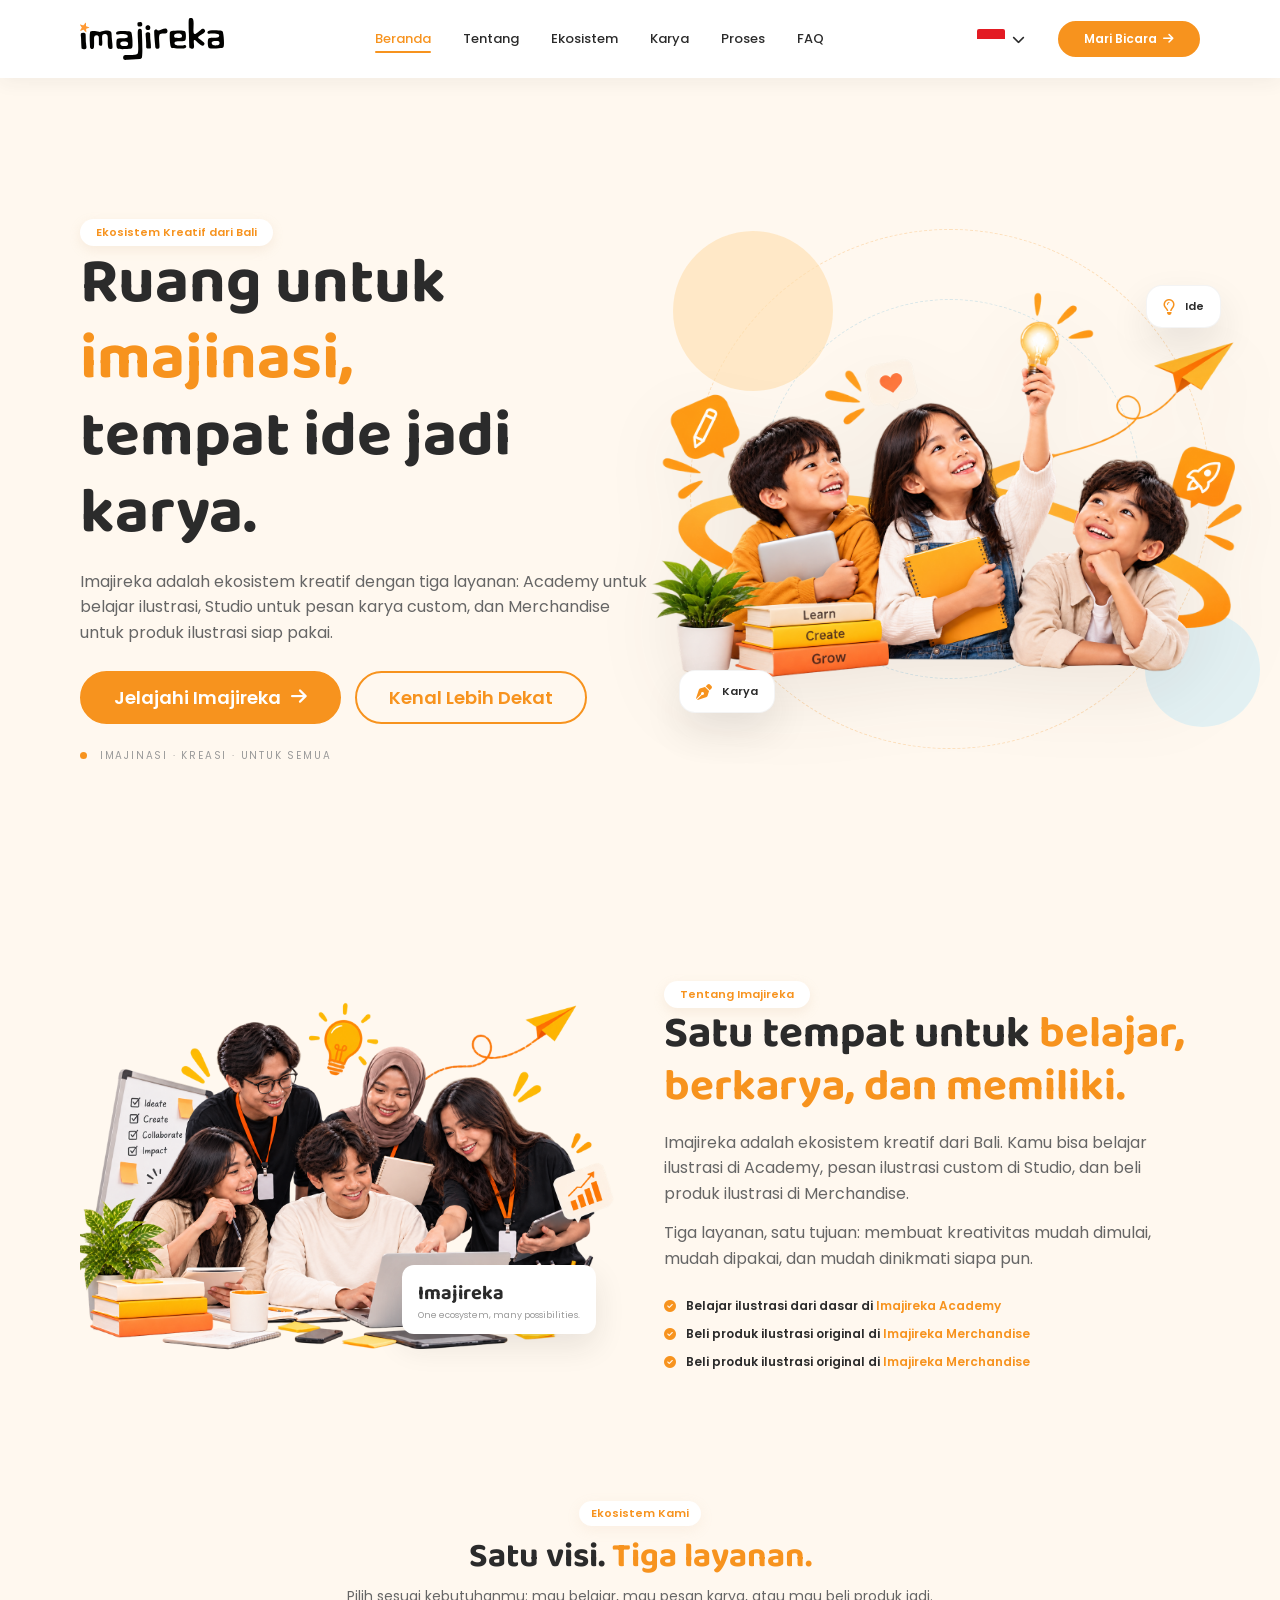
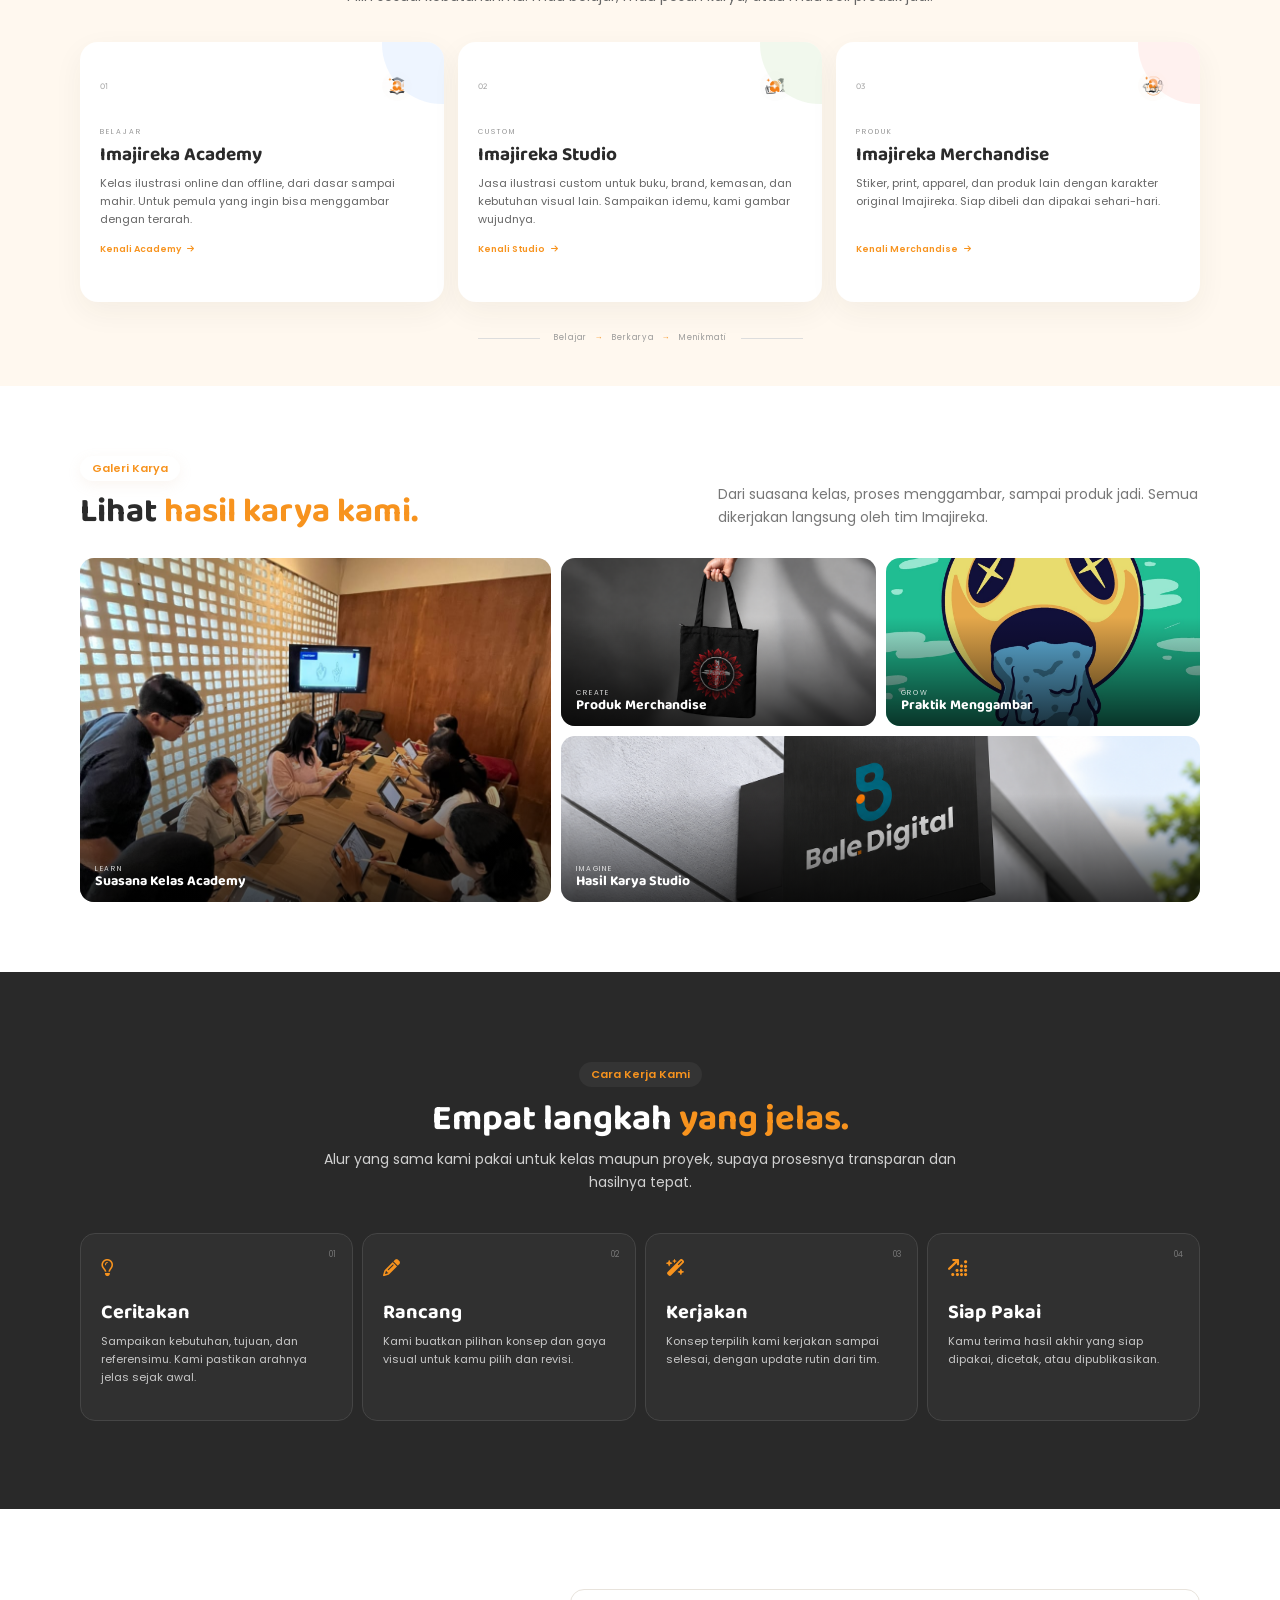
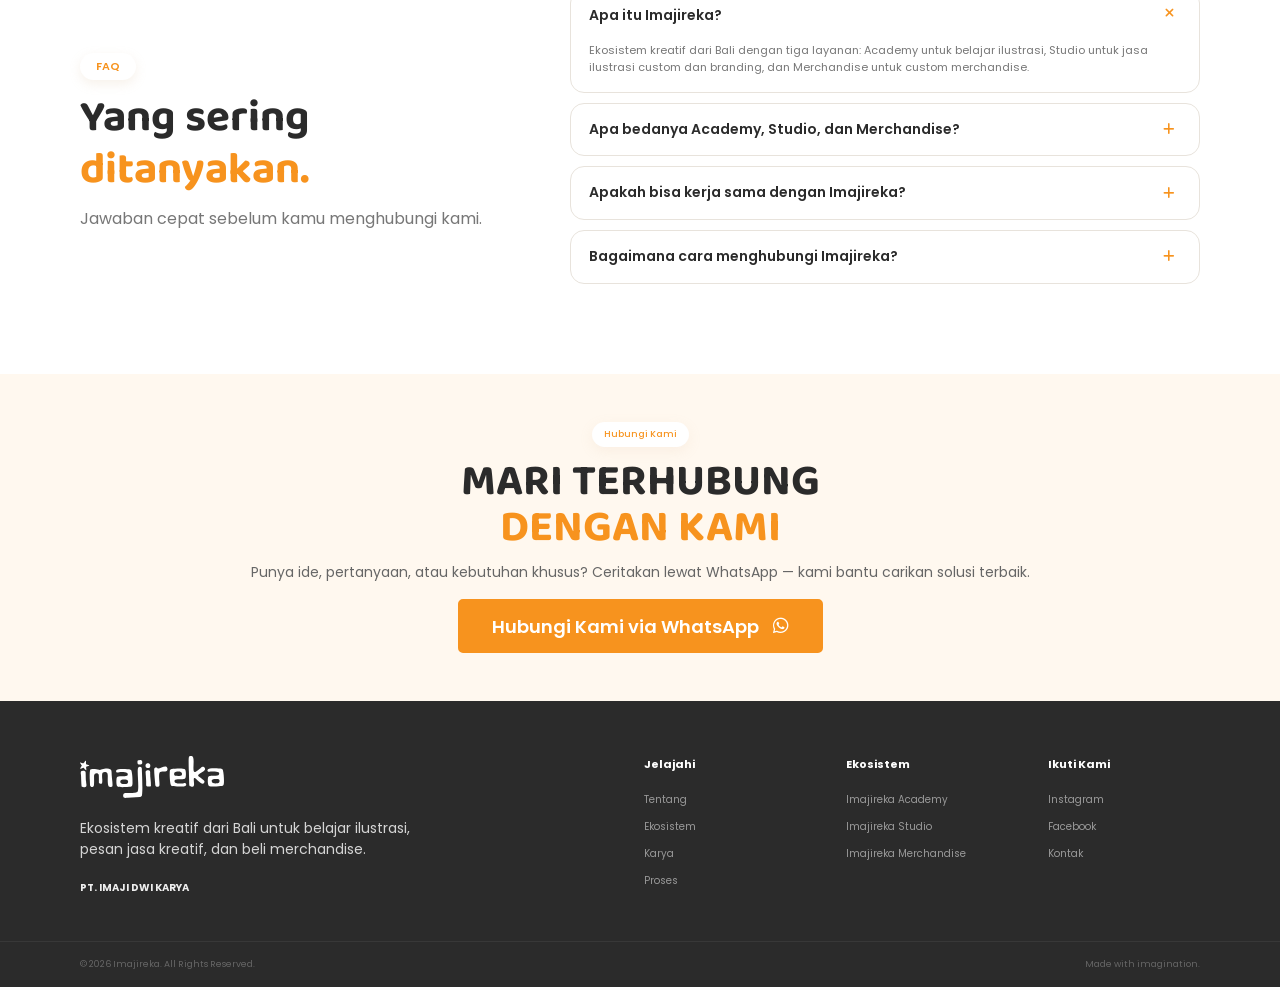
==== commit e47d9664: "linked merchandise" ====
--- a/index.html
+++ b/index.html
@@ -157,38 +157,6 @@
               },
               {
                 "@type": "Question",
-                "name": "Di mana ada kursus ilustrasi digital di Bali untuk pemula?",
-                "acceptedAnswer": {
-                  "@type": "Answer",
-                  "text": "Di Imajireka Academy Bali. Kami menyediakan kursus ilustrasi digital di Bali untuk pemula sampai mahir, tersedia kelas online dan offline. Materi mulai dari dasar menggambar digital, Procreate & Photoshop, hingga character design dan portofolio. Lihat detail di halaman kursus ilustrasi digital Bali kami."
-                }
-              },
-              {
-                "@type": "Question",
-                "name": "Berapa biaya kursus ilustrasi digital di Bali di Imajireka?",
-                "acceptedAnswer": {
-                  "@type": "Answer",
-                  "text": "Biaya tergantung level dan format kelas (online/offline, privat/grup). Hubungi kami via WhatsApp untuk info biaya terbaru dan jadwal kursus ilustrasi digital di Bali."
-                }
-              },
-              {
-                "@type": "Question",
-                "name": "Apa saja layanan jasa branding di Bali dari Imajireka?",
-                "acceptedAnswer": {
-                  "@type": "Answer",
-                  "text": "Imajireka Studio menyediakan jasa branding di Bali: desain logo, brand identity, maskot & ilustrasi brand, desain kemasan, dan brand guideline. Cocok untuk UMKM, kafe, villa, dan startup di Bali. Lihat detail di halaman jasa branding Bali."
-                }
-              },
-              {
-                "@type": "Question",
-                "name": "Apakah bisa pesan custom merchandise di Bali satuan atau partai kecil?",
-                "acceptedAnswer": {
-                  "@type": "Answer",
-                  "text": "Bisa. Imajireka melayani custom merchandise di Bali mulai dari satuan hingga partai: stiker, art print, kaos, totebag, dan merchandise untuk event/komunitas. Hubungi WhatsApp untuk katalog dan harga."
-                }
-              },
-              {
-                "@type": "Question",
                 "name": "Apakah bisa kerja sama dengan Imajireka?",
                 "acceptedAnswer": {
                   "@type": "Answer",
@@ -512,120 +480,6 @@
         </div>
       </section>
 
-      <!-- SEO: Kursus Ilustrasi Digital Bali -->
-      <section id="kursus-ilustrasi-bali" class="about-section section-light">
-        <div class="about-container container">
-          <div class="about-copy reveal">
-            <span class="section-label"
-              >Kursus Ilustrasi Digital di Bali</span
-            >
-            <h2>
-              <span>Kursus ilustrasi digital di Bali</span> untuk pemula sampai
-              mahir.
-            </h2>
-            <p>
-              Sedang mencari <strong>kursus ilustrasi digital di Bali</strong>?
-              <strong>Imajireka Academy</strong> adalah
-              <strong>kelas ilustrasi digital di Bali</strong> dengan pilihan
-              <strong>online dan offline</strong>. Cocok untuk pelajar,
-              mahasiswa, pekerja kreatif, dan siapa pun yang ingin
-              <strong>belajar ilustrasi digital dari nol</strong> — tanpa harus
-              bisa menggambar dulu.
-            </p>
-            <p>
-              Materi meliputi dasar menggambar digital, anatomi & warna,
-              <strong>Procreate dan Adobe Photoshop</strong>, character design,
-              ilustrasi buku anak, sampai penyusunan portofolio. Lokasi offline
-              di Bali, dan kelas online bisa diikuti dari Denpasar, Badung,
-              Gianyar, maupun seluruh Indonesia.
-            </p>
-            <div class="about-points">
-              <div>
-                <i class="fa-solid fa-circle-check"></i
-                ><span
-                  >Kelas offline di Bali + online fleksibel untuk luar
-                  kota.</span
-                >
-              </div>
-              <div>
-                <i class="fa-solid fa-circle-check"></i
-                ><span
-                  >Kurikulum bertahap: dasar → digital tools →
-                  portofolio.</span
-                >
-              </div>
-              <div>
-                <i class="fa-solid fa-circle-check"></i
-                ><span
-                  >Mentor praktisi & grup kecil supaya cepat bisa. Detail
-                  lengkap:
-                  <a href="kursus-ilustrasi-digital-bali.html"
-                    >kursus ilustrasi digital Bali – Imajireka Academy</a
-                  >.</span
-                >
-              </div>
-            </div>
-          </div>
-        </div>
-      </section>
-
-      <!-- SEO: Jasa Branding Bali -->
-      <section id="jasa-branding-bali" class="ecosystem-section">
-        <div class="container">
-          <div class="about-copy reveal">
-            <span class="section-label">Jasa Branding di Bali</span>
-            <h2>
-              <span>Jasa branding di Bali</span> untuk logo, kemasan & identitas
-              brand.
-            </h2>
-            <p>
-              Butuh <strong>jasa branding di Bali</strong> yang paham karakter
-              lokal dan pasar wisata? <strong>Imajireka Studio</strong>
-              melayani <strong>branding UMKM, kafe, villa, dan startup di
-              Bali</strong>: desain logo, brand identity, maskot ilustrasi,
-              ilustrasi kemasan, hingga brand guideline siap cetak & digital.
-            </p>
-            <p>
-              Proses 4 langkah yang transparan: diskusi → konsep → pengerjaan →
-              siap pakai. Cocok untuk usaha di Denpasar, Badung, Gianyar, Ubud,
-              Canggu, dan seluruh Bali. Detail layanan, portofolio & harga:
-              <a href="jasa-branding-bali.html"
-                >jasa branding Bali – Imajireka Studio</a
-              >.
-            </p>
-          </div>
-        </div>
-      </section>
-
-      <!-- SEO: Custom Merchandise Bali -->
-      <section id="custom-merchandise-bali" class="about-section section-light">
-        <div class="about-container container">
-          <div class="about-copy reveal">
-            <span class="section-label">Custom Merchandise di Bali</span>
-            <h2>
-              <span>Custom merchandise di Bali</span> satuan & partai untuk
-              brand dan event.
-            </h2>
-            <p>
-              Cari <strong>custom merchandise di Bali</strong> (juga sering
-              ditulis <em>custome merchandise Bali</em>) yang bisa pesan sedikit
-              tapi kualitas sablon & print bagus?
-              <strong>Imajireka Merchandise</strong> melayani
-              <strong>merchandise custom Denpasar & Bali</strong>: stiker vinyl,
-              art print, kaos, totebag, dan paket merchandise event/komunitas.
-            </p>
-            <p>
-              Bisa pakai karakter Imajireka atau desain brand kamu sendiri.
-              Melayani pesanan dari Ubud, Canggu, Kuta, Denpasar, hingga kirim
-              ke seluruh Indonesia. Lihat katalog & minimal order:
-              <a href="custom-merchandise-bali.html"
-                >custom merchandise Bali – Imajireka</a
-              >.
-            </p>
-          </div>
-        </div>
-      </section>
-
       <!-- WORK -->
       <section id="work" class="work-section section-light">
         <div class="container">
@@ -783,59 +637,6 @@
           </div>
           <div class="faq-list reveal">
             <details open>
-              <summary>
-                Di mana ada kursus ilustrasi digital di Bali untuk pemula?<i
-                  class="fa-solid fa-plus"
-                ></i>
-              </summary>
-              <p>
-                Di Imajireka Academy Bali. Ini adalah kursus ilustrasi digital
-                di Bali untuk pemula sampai mahir, tersedia kelas online dan
-                offline. Kamu belajar dari dasar menggambar digital, Procreate
-                & Photoshop, sampai portofolio. Lihat halaman khusus:
-                <a href="kursus-ilustrasi-digital-bali.html"
-                  >kursus ilustrasi digital Bali</a
-                >.
-              </p>
-            </details>
-            <details>
-              <summary>
-                Berapa biaya kursus ilustrasi digital di Bali?<i
-                  class="fa-solid fa-plus"
-                ></i>
-              </summary>
-              <p>
-                Biaya tergantung level dan format (privat/grup,
-                online/offline). Hubungi WhatsApp kami untuk info biaya dan
-                jadwal terbaru.
-              </p>
-            </details>
-            <details>
-              <summary>
-                Apa saja layanan jasa branding di Bali dari Imajireka?<i
-                  class="fa-solid fa-plus"
-                ></i>
-              </summary>
-              <p>
-                Imajireka Studio menyediakan jasa branding di Bali: logo, brand
-                identity, maskot, kemasan, dan guideline. Lihat halaman:
-                <a href="jasa-branding-bali.html">jasa branding Bali</a>.
-              </p>
-            </details>
-            <details>
-              <summary>
-                Apakah bisa pesan custom merchandise di Bali dalam jumlah
-                kecil?<i class="fa-solid fa-plus"></i>
-              </summary>
-              <p>
-                Bisa. Kami melayani custom merchandise di Bali mulai satuan
-                hingga partai — stiker, kaos, totebag, print. Lihat:
-                <a href="custom-merchandise-bali.html"
-                  >custom merchandise Bali</a
-                >.
-              </p>
-            </details>
-            <details>
               <summary>
                 Apa itu Imajireka?<i class="fa-solid fa-plus"></i>
               </summary>
@@ -914,14 +715,8 @@
             ><img src="assets/IMAJIREKA LOGO PANJANG_PUTIH.svg" alt="Imajireka"
           /></a>
           <p>
-            Ekosistem kreatif dari Bali:
-            <a href="kursus-ilustrasi-digital-bali.html"
-              >kursus ilustrasi digital di Bali</a
-            >,
-            <a href="jasa-branding-bali.html">jasa branding di Bali</a>, dan
-            <a href="custom-merchandise-bali.html"
-              >custom merchandise di Bali</a
-            >.
+            Ekosistem kreatif dari Bali untuk belajar ilustrasi, pesan jasa
+            kreatif, dan beli merchandise.
           </p>
           <strong>PT. IMAJI DWI KARYA</strong>
         </div>
@@ -938,10 +733,13 @@
               target="_blank"
               rel="noopener"
               >Imajireka Academy</a
-            ><a href="kursus-ilustrasi-digital-bali.html"
-              >Kursus Ilustrasi Bali</a
-            ><a href="jasa-branding-bali.html">Jasa Branding Bali</a
-            ><a href="custom-merchandise-bali.html">Custom Merchandise Bali</a>
+            ><a href="jasa-branding-bali.html">Imajireka Studio</a
+            ><a
+              href="https://merchandise.imajireka.com"
+              target="_blank"
+              rel="noopener"
+              >Imajireka Merchandise</a
+            >
           </div>
           <div class="footer-links">
             <h4>Follow Us</h4>
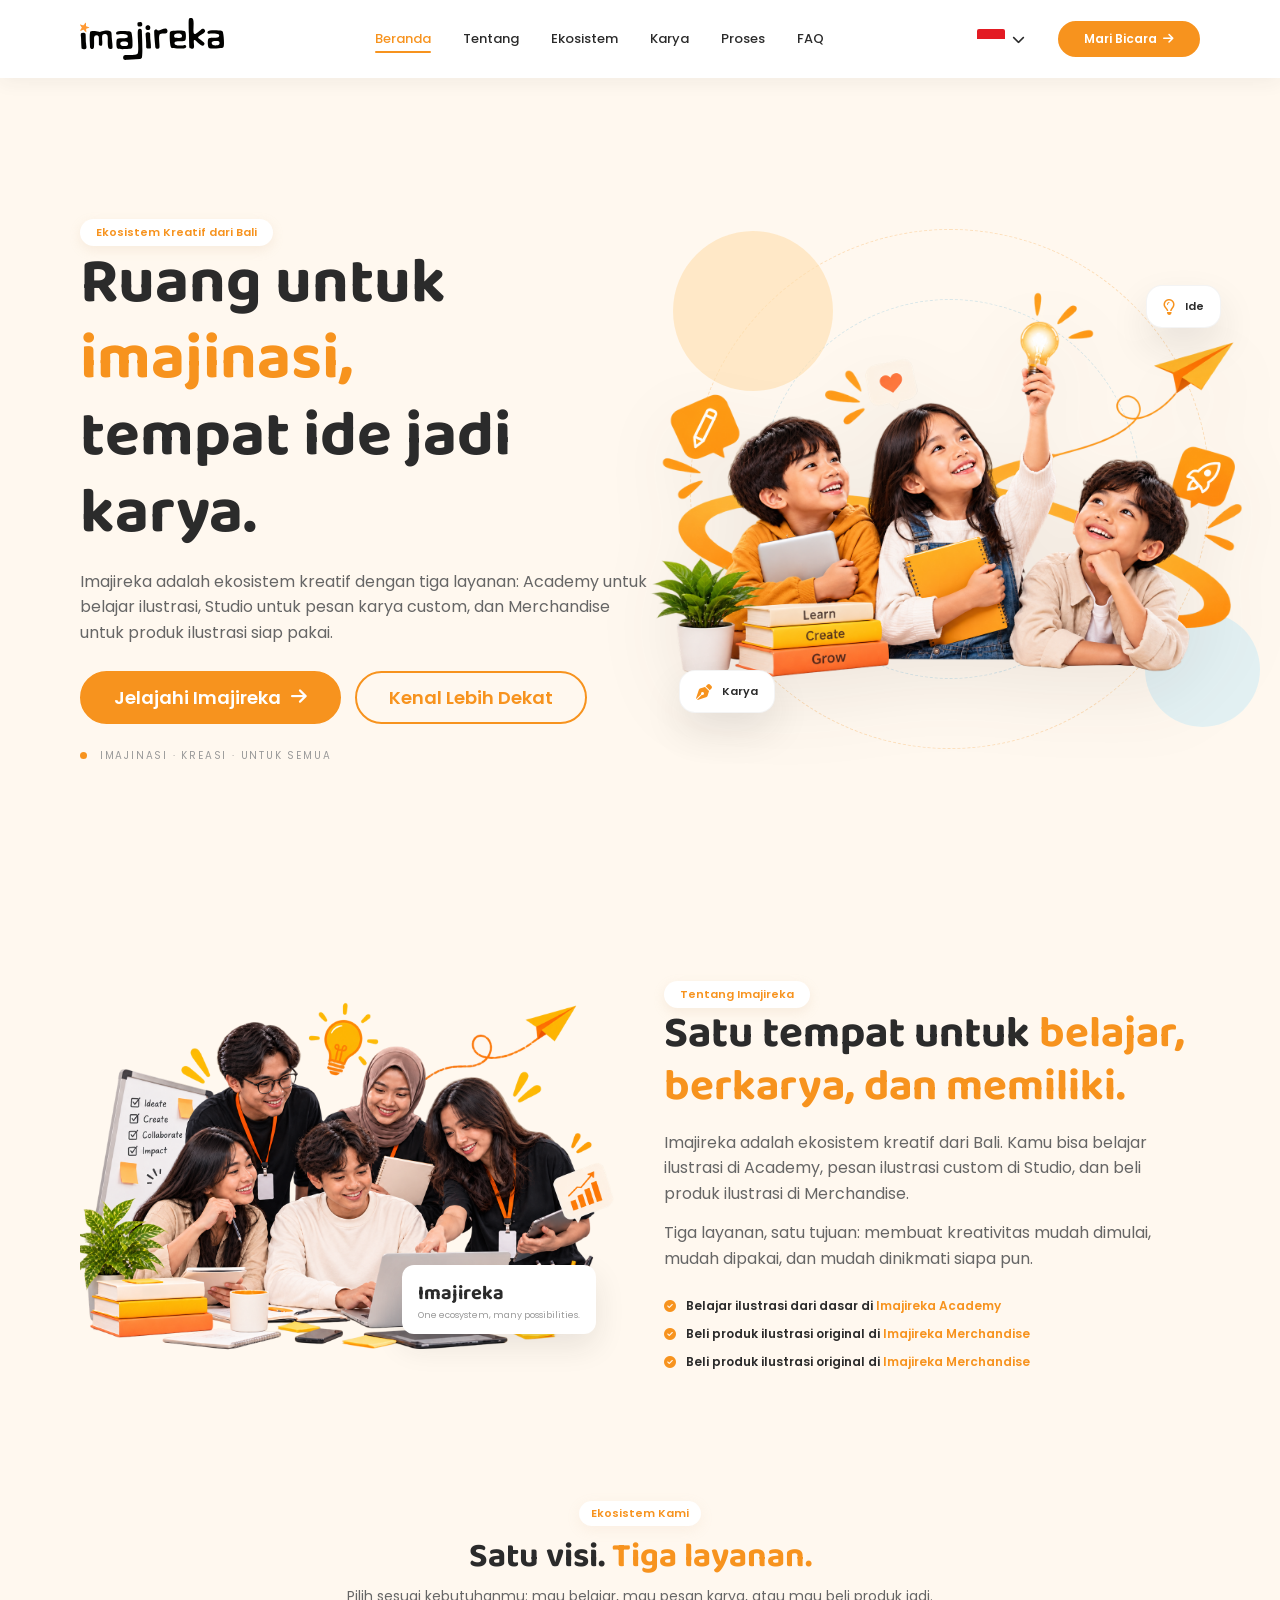
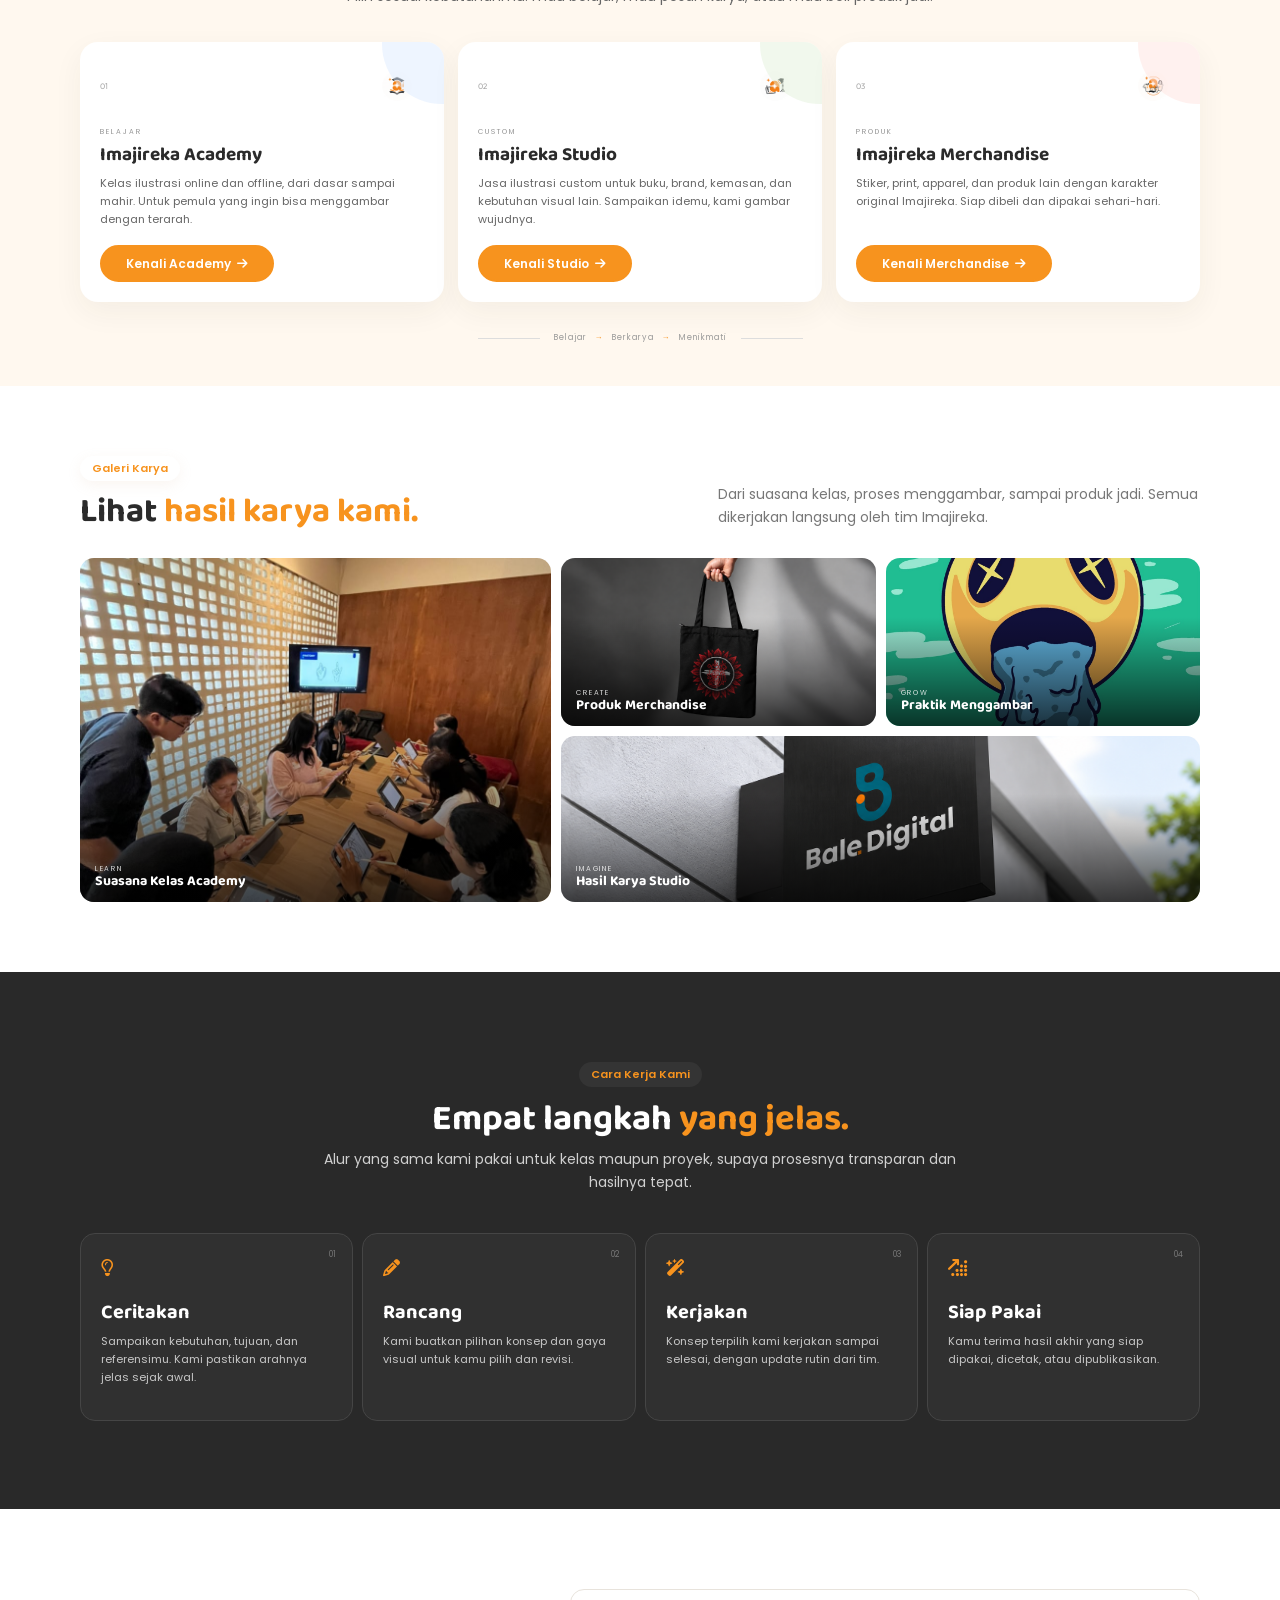
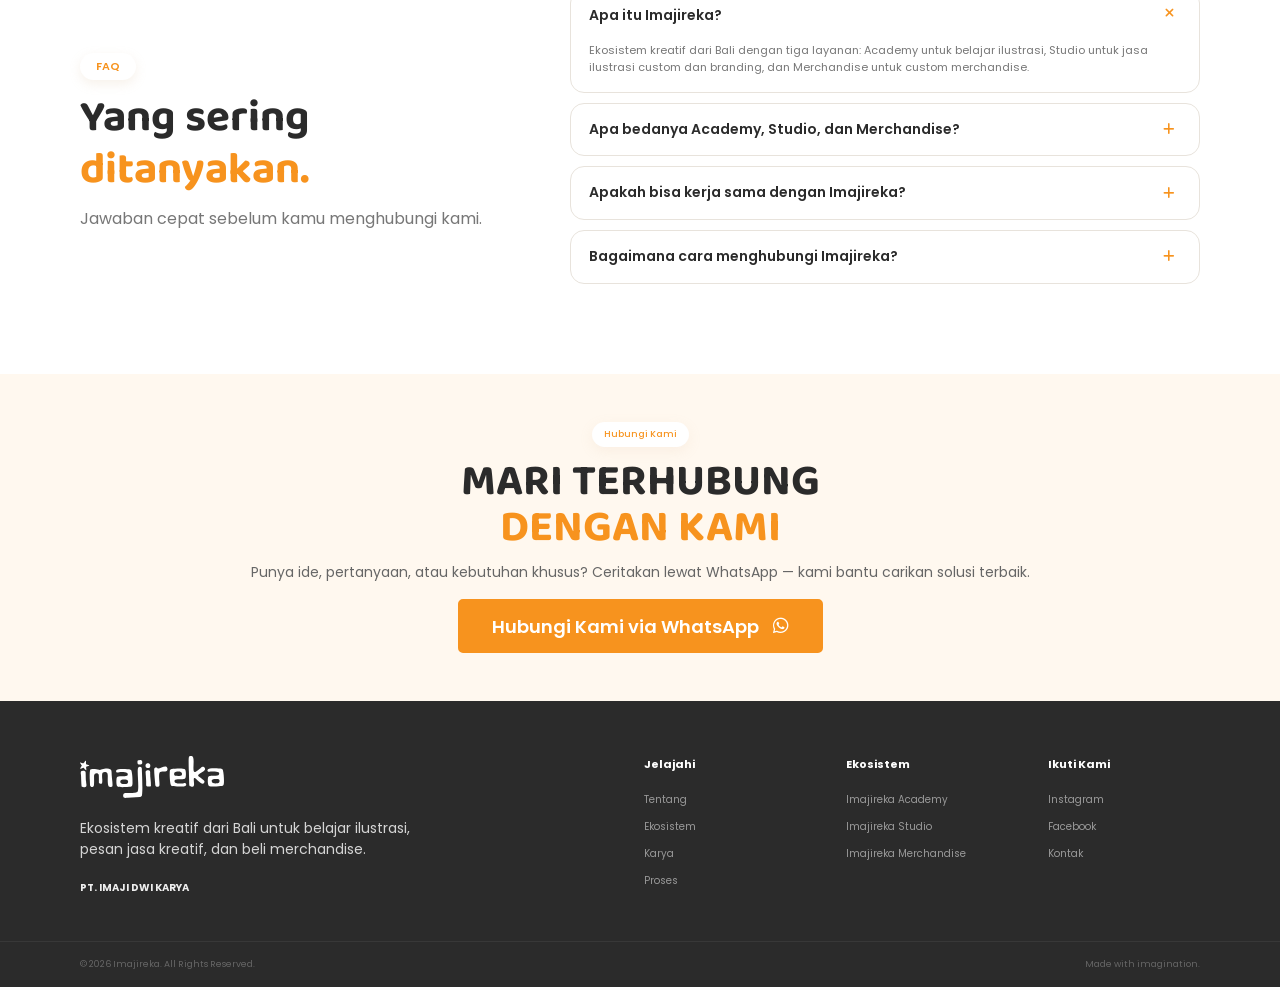
==== commit 64318d3d: "change button ecosystem" ====
--- a/index.html
+++ b/index.html
@@ -413,6 +413,7 @@
                 href="https://imajireka.com/academy/"
                 target="_blank"
                 rel="noopener"
+                class="nav-cta"
                 data-i18n="eco.btn1"
                 >Kenali Academy <i class="fa-solid fa-arrow-right"></i
               ></a>
@@ -436,7 +437,7 @@
                 logo, identitas brand, maskot ilustrasi, dan kemasan untuk
                 UMKM, kafe, dan startup. Sampaikan idemu, kami gambar wujudnya.
               </p>
-              <span class="card-cta" data-i18n="eco.btn2"
+              <span class="nav-cta" data-i18n="eco.btn2"
                 >Kenali Studio <i class="fa-solid fa-arrow-right"></i
               ></span>
             </article>
@@ -465,7 +466,7 @@
                 href="https://merchandise.imajireka.com"
                 target="_blank"
                 rel="noopener"
-                class="card-cta"
+                class="nav-cta"
                 data-i18n="eco.btn3"
                 >Kenali Merchandise <i class="fa-solid fa-arrow-right"></i
               ></a>
--- a/css/style.css
+++ b/css/style.css
@@ -2194,3 +2194,46 @@
     right: 6px;
   }
 }
+
+/* =========================================================
+   ECOSYSTEM CTAs — match the navbar "Mari Bicara" button
+======================================================== */
+.ecosystem-card a.nav-cta,
+.ecosystem-card .nav-cta {
+  display: inline-flex;
+  align-items: center;
+  justify-content: center;
+  min-width: 96px;
+  margin-top: 13px;
+  padding: 0.65rem 1.5rem;
+  color: var(--color-white);
+  background: var(--color-orange);
+  border: 2px solid var(--color-orange);
+  border-radius: var(--radius-pill);
+  font-family: var(--font-body);
+  font-size: 12px;
+  font-weight: 600;
+  line-height: 1;
+  text-decoration: none;
+  cursor: pointer;
+  transition:
+    background var(--transition),
+    border-color var(--transition),
+    transform var(--transition),
+    box-shadow var(--transition);
+}
+.ecosystem-card span.nav-cta {
+  cursor: default;
+}
+.ecosystem-card a.nav-cta:hover,
+.ecosystem-card .nav-cta:hover {
+  background: var(--color-orange-dark);
+  border-color: var(--color-orange-dark);
+  transform: translateY(-2px);
+  box-shadow: 0 8px 18px rgba(247, 147, 30, 0.2);
+}
+.ecosystem-card a.nav-cta i,
+.ecosystem-card .nav-cta i {
+  margin-left: 0.4rem;
+  font-size: inherit;
+}
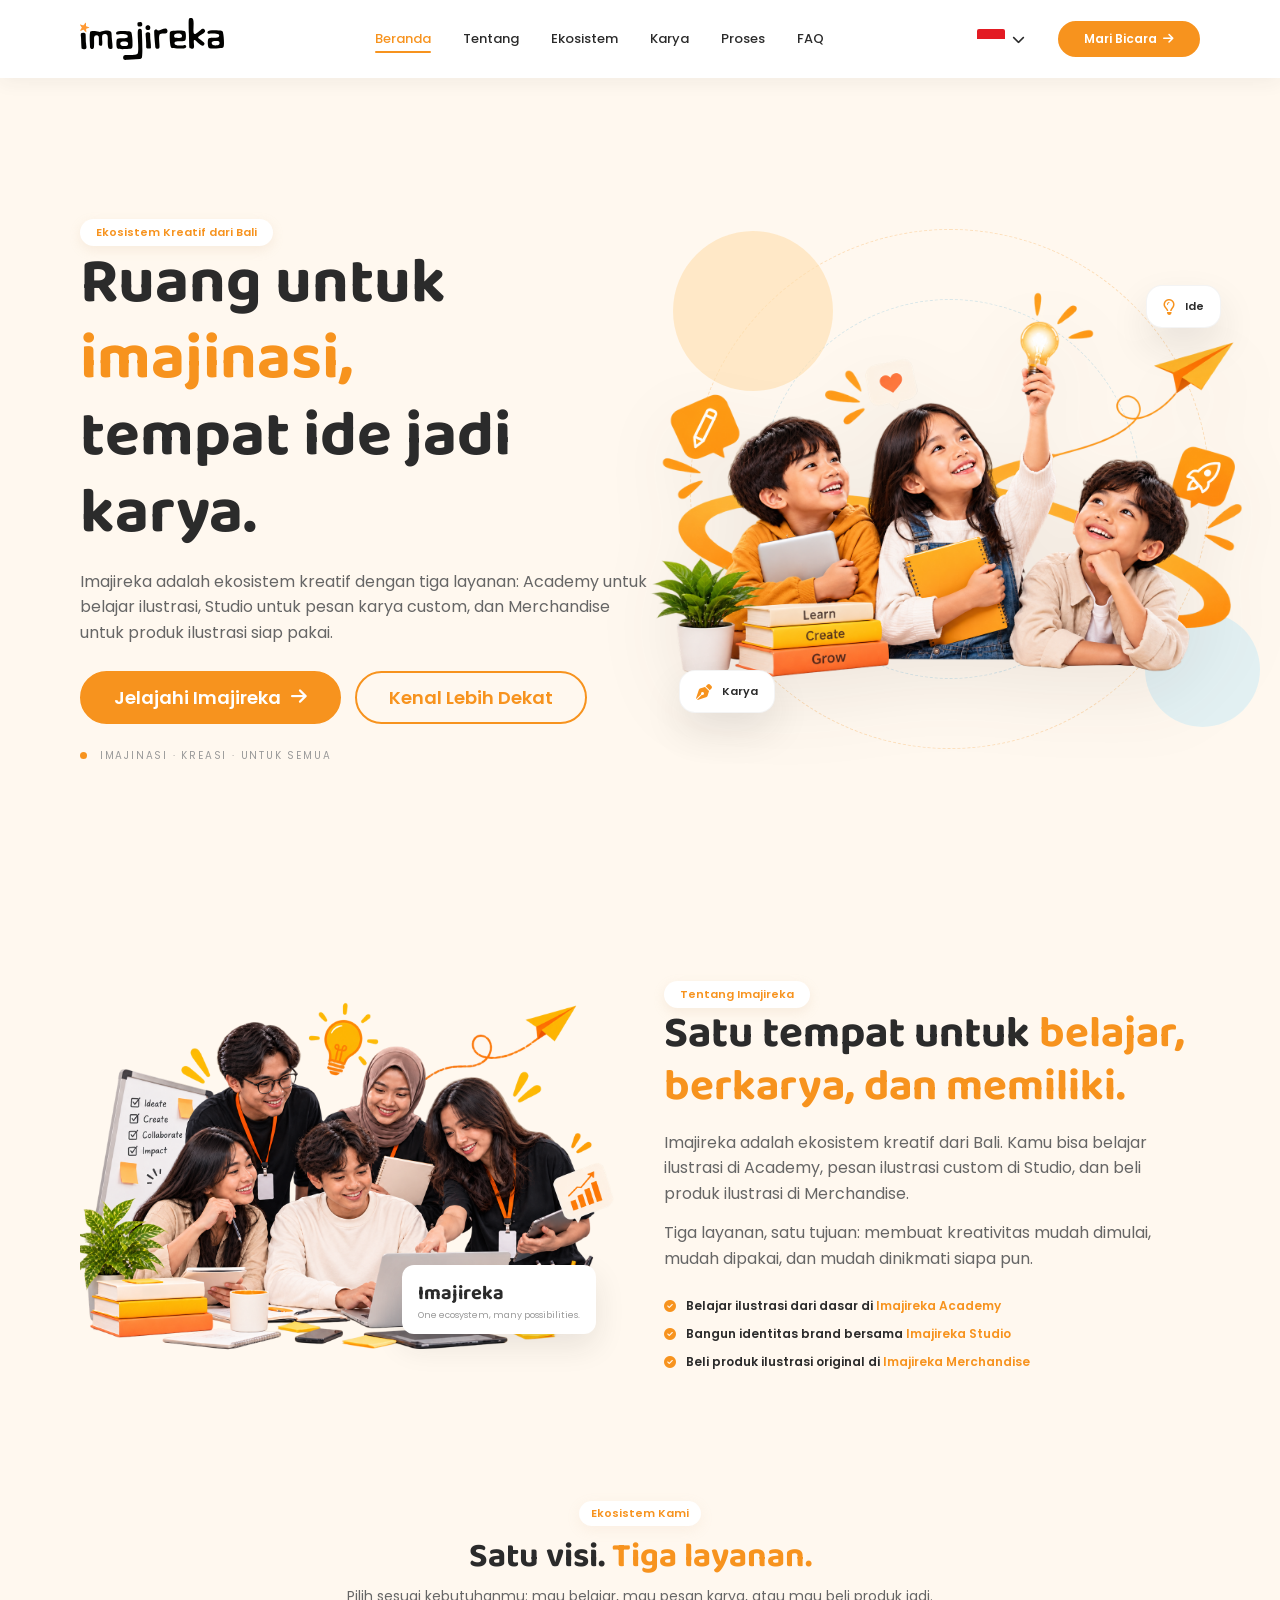
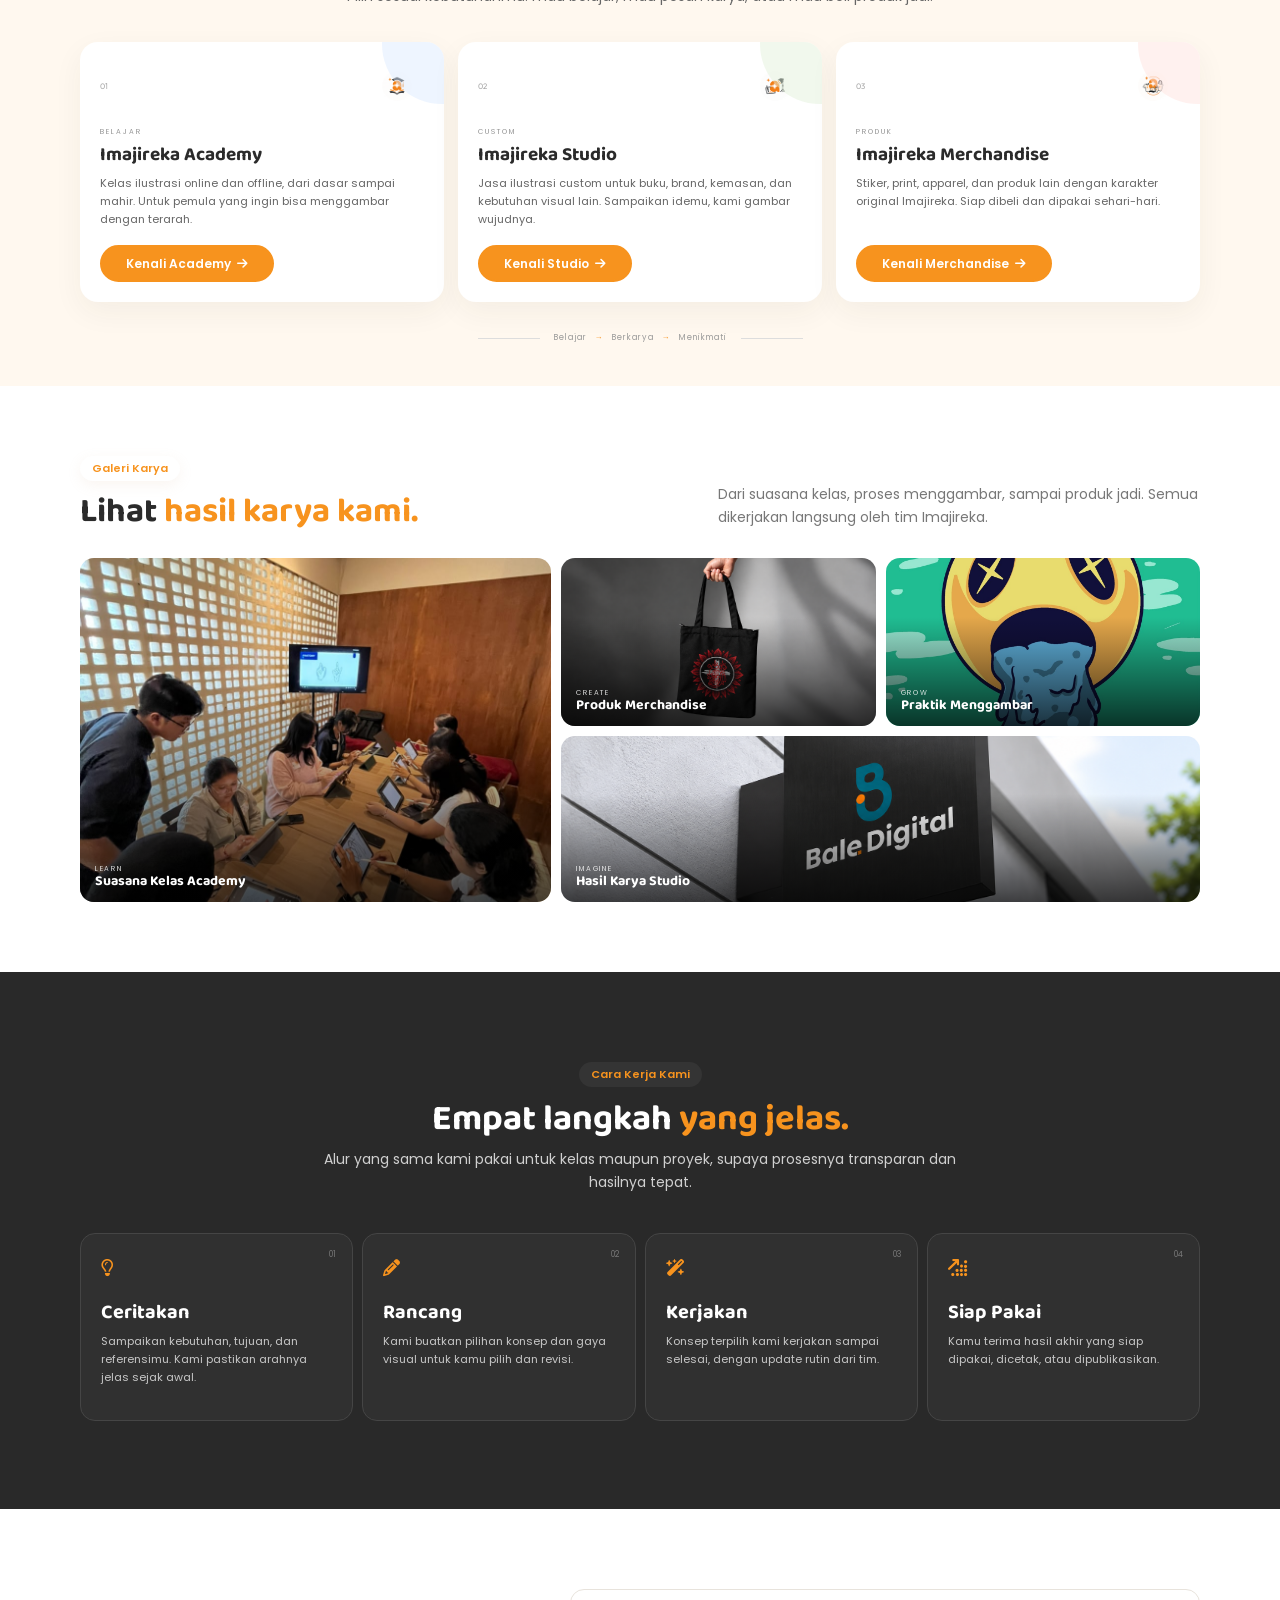
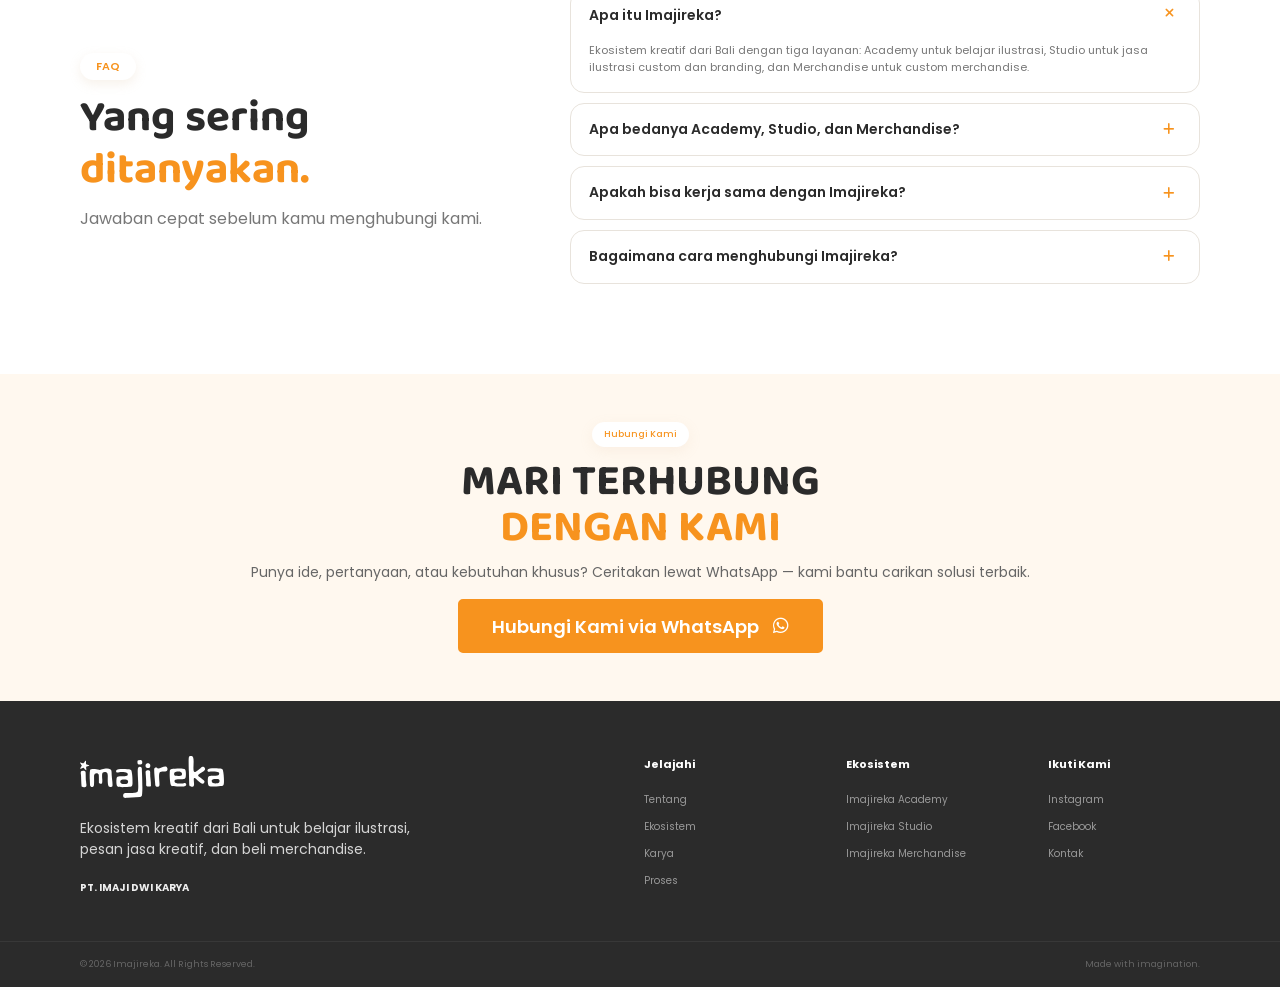
==== commit 151bc9d9: "fixed duplicated text" ====
--- a/index.html
+++ b/index.html
@@ -356,7 +356,7 @@
               <div>
                 <i class="fa-solid fa-circle-check"></i
                 ><span data-i18n="about.point2"
-                  >Pesan ilustrasi custom sesuai kebutuhan di
+                  >Bangun identitas brand bersama
                   <span class="about-point-accent">Imajireka Studio</span></span
                 >
               </div>
